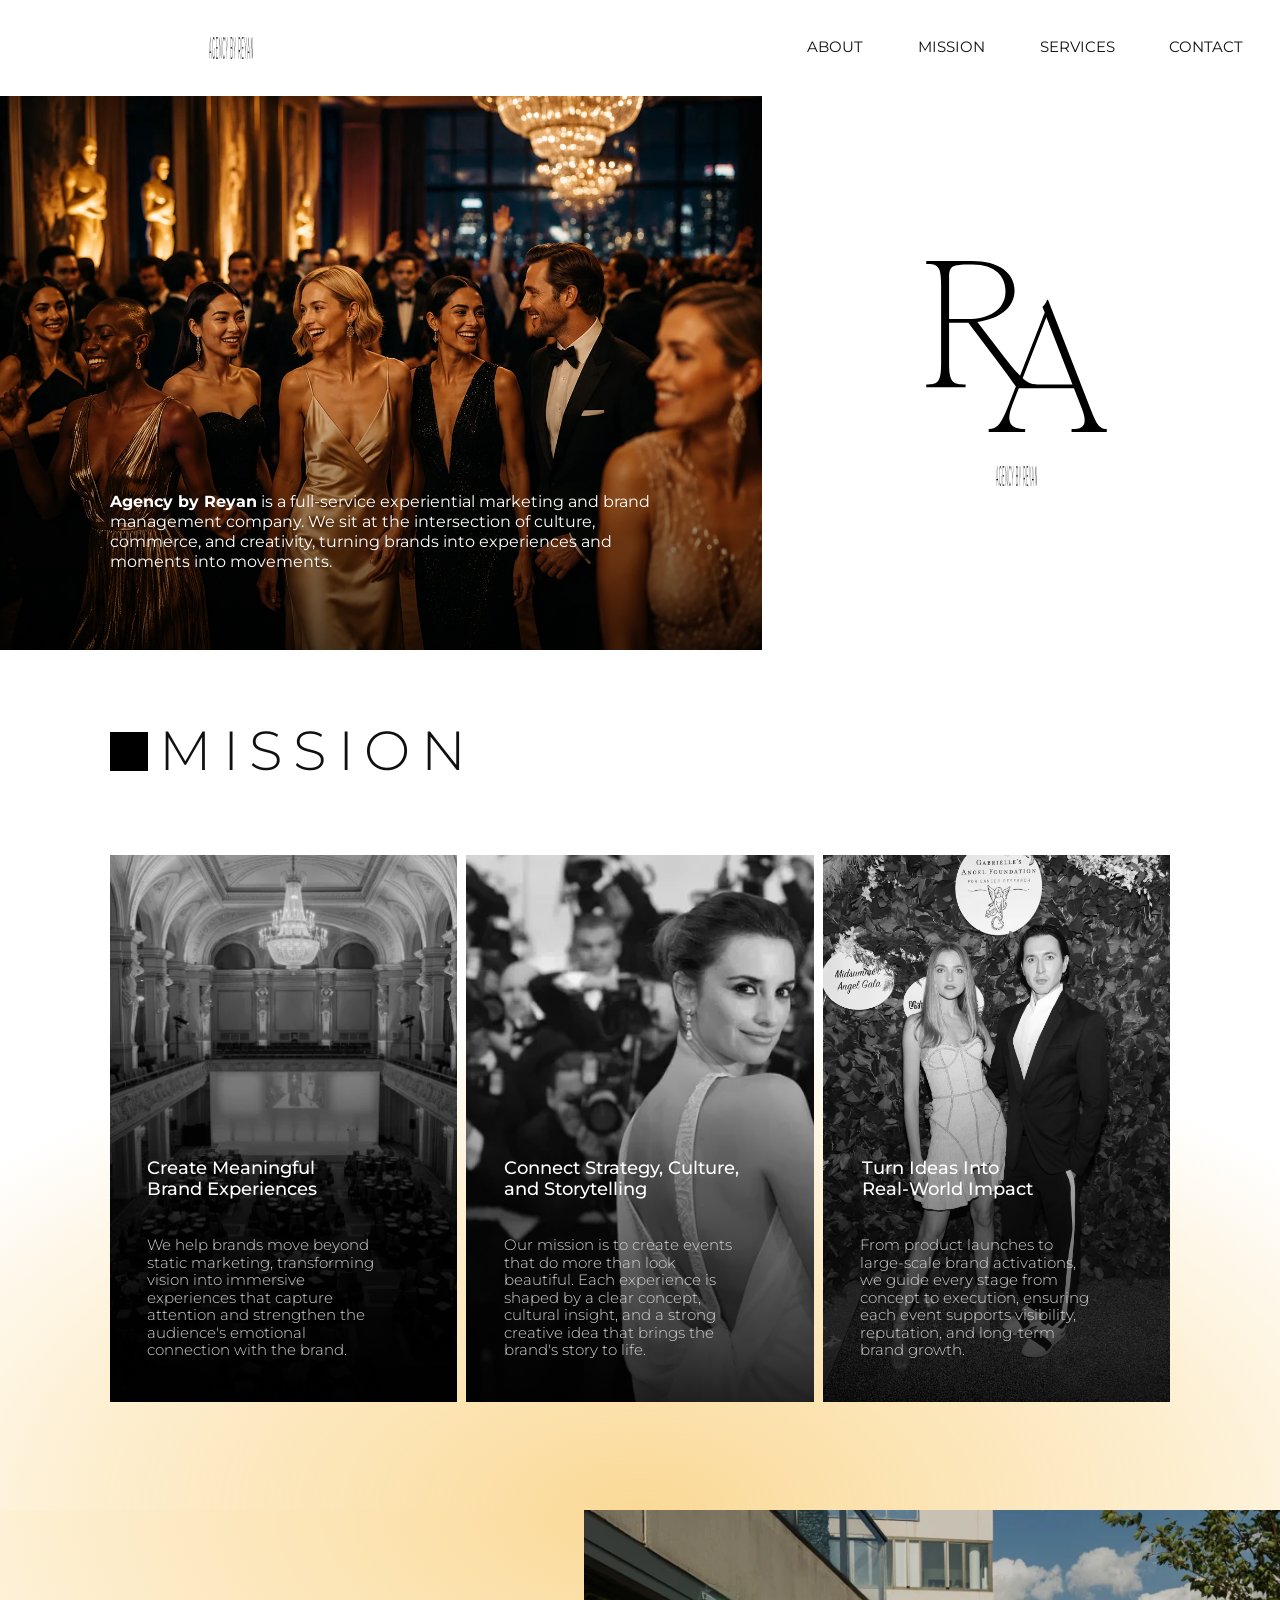
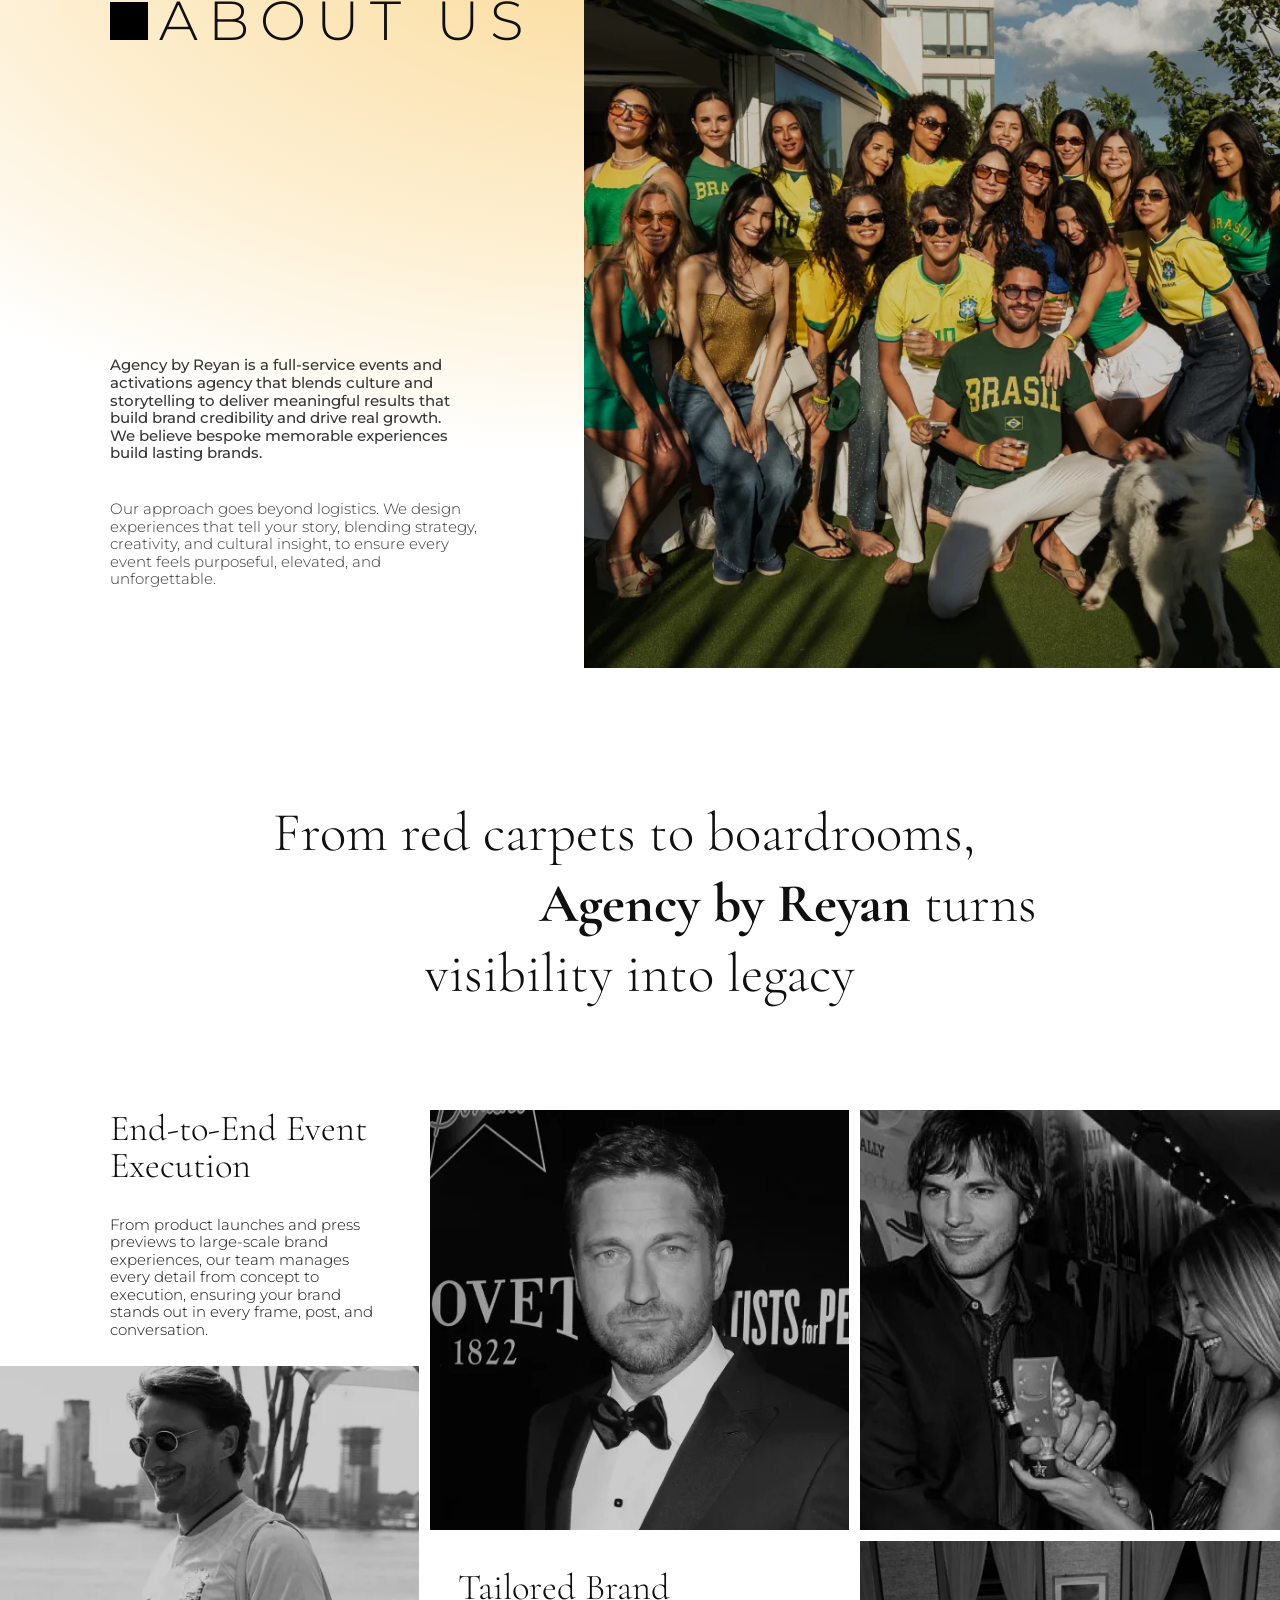
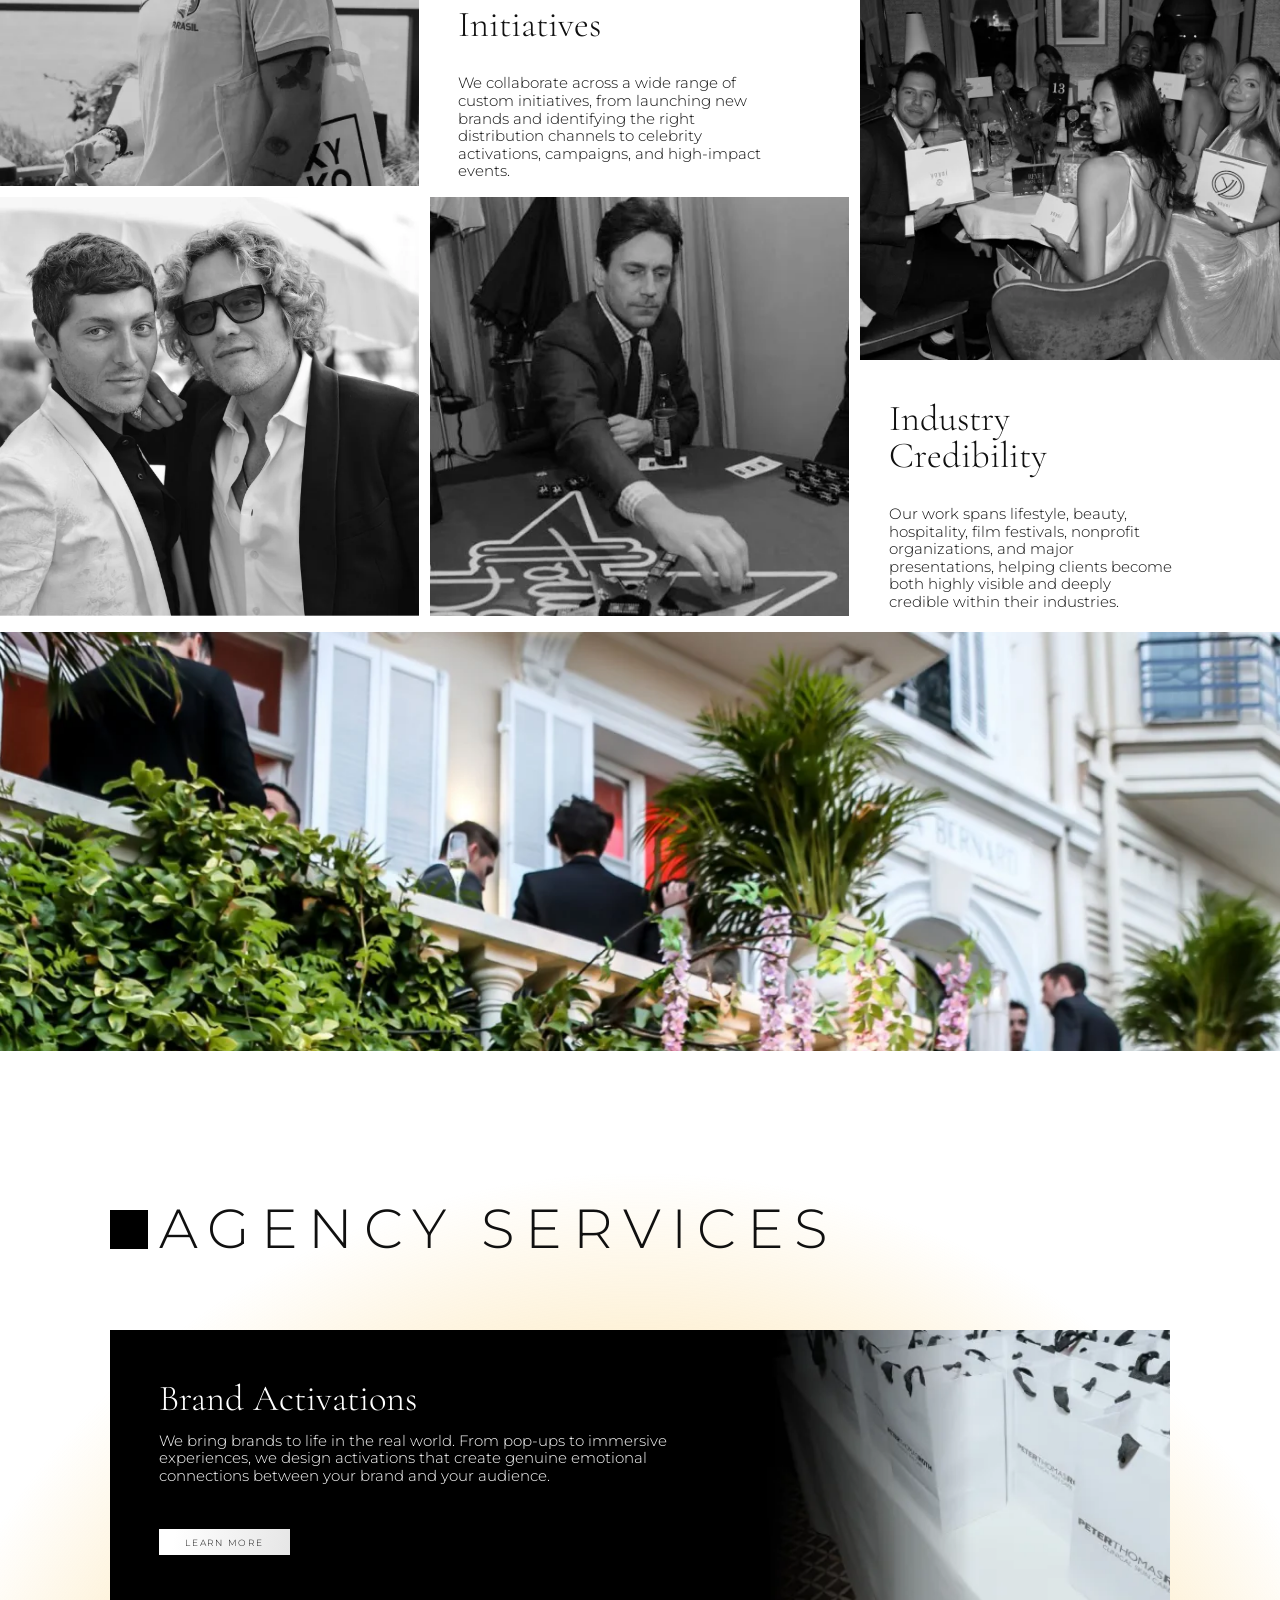
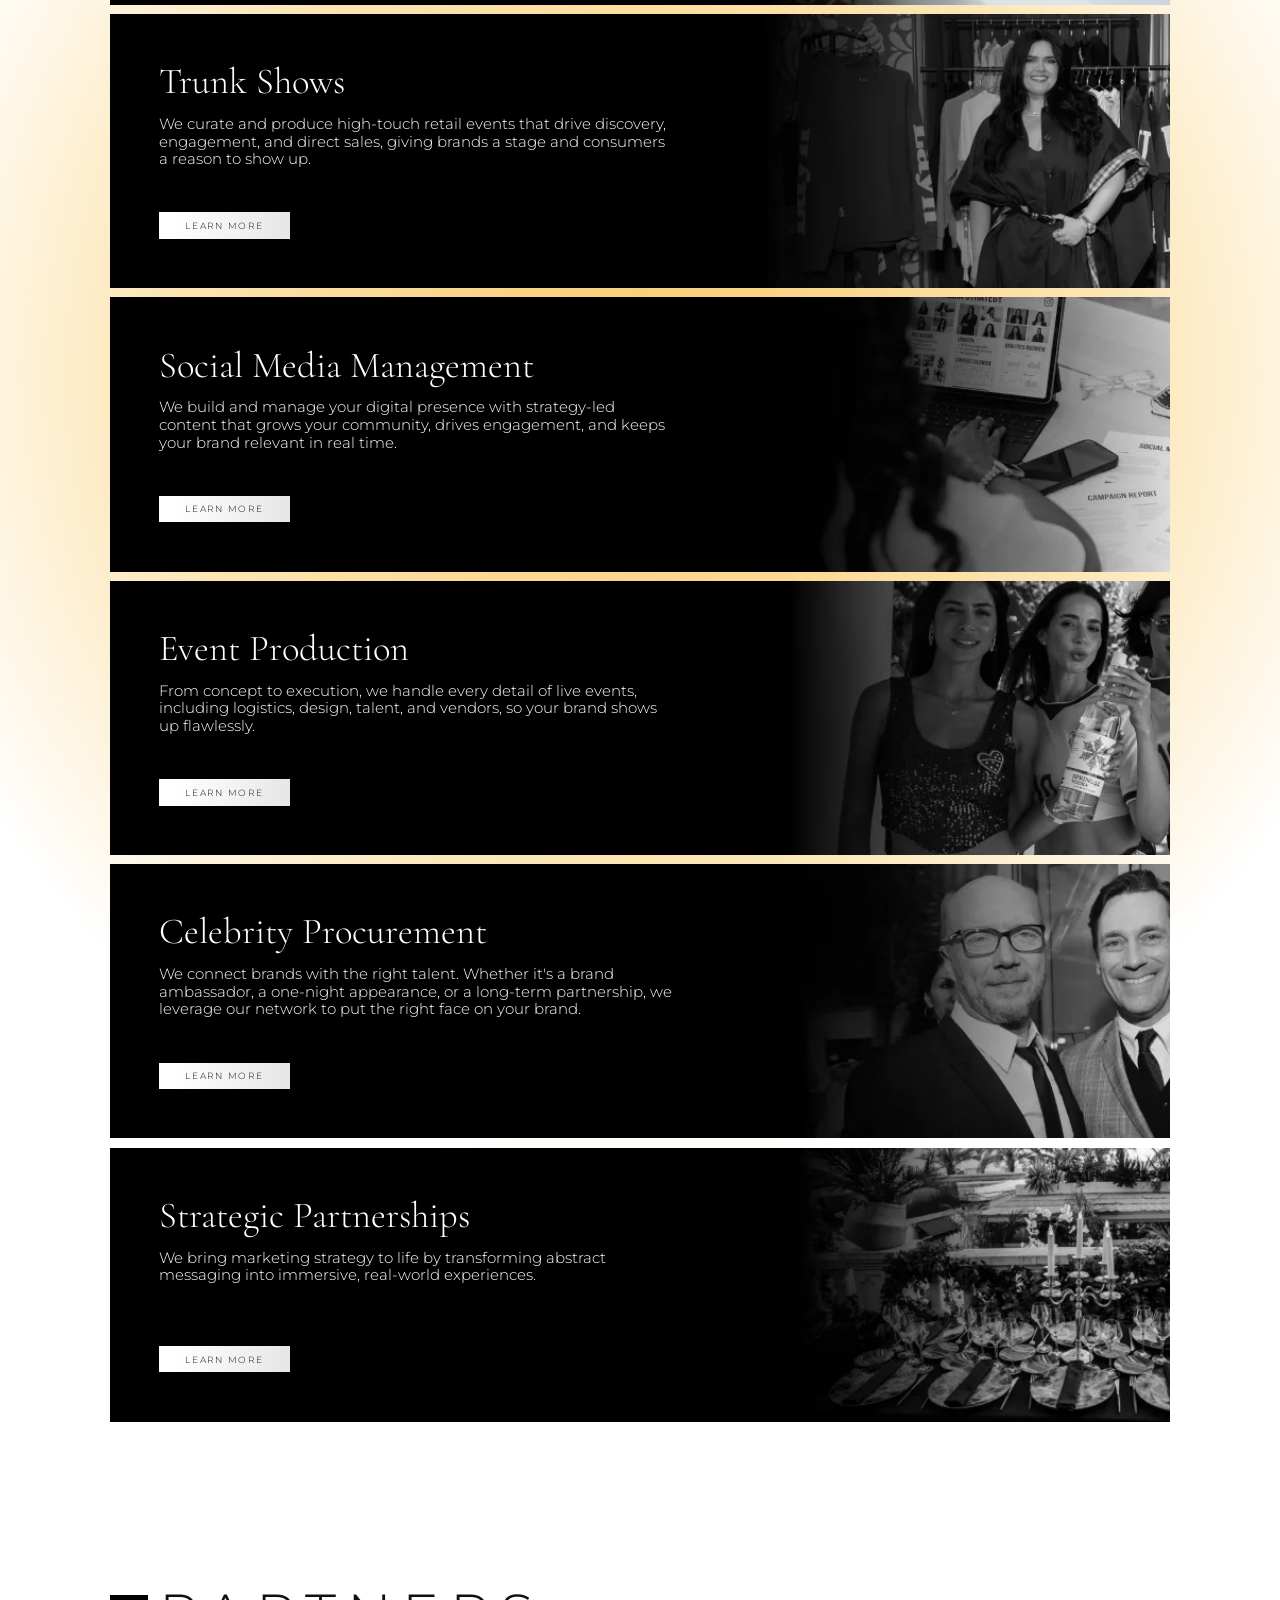
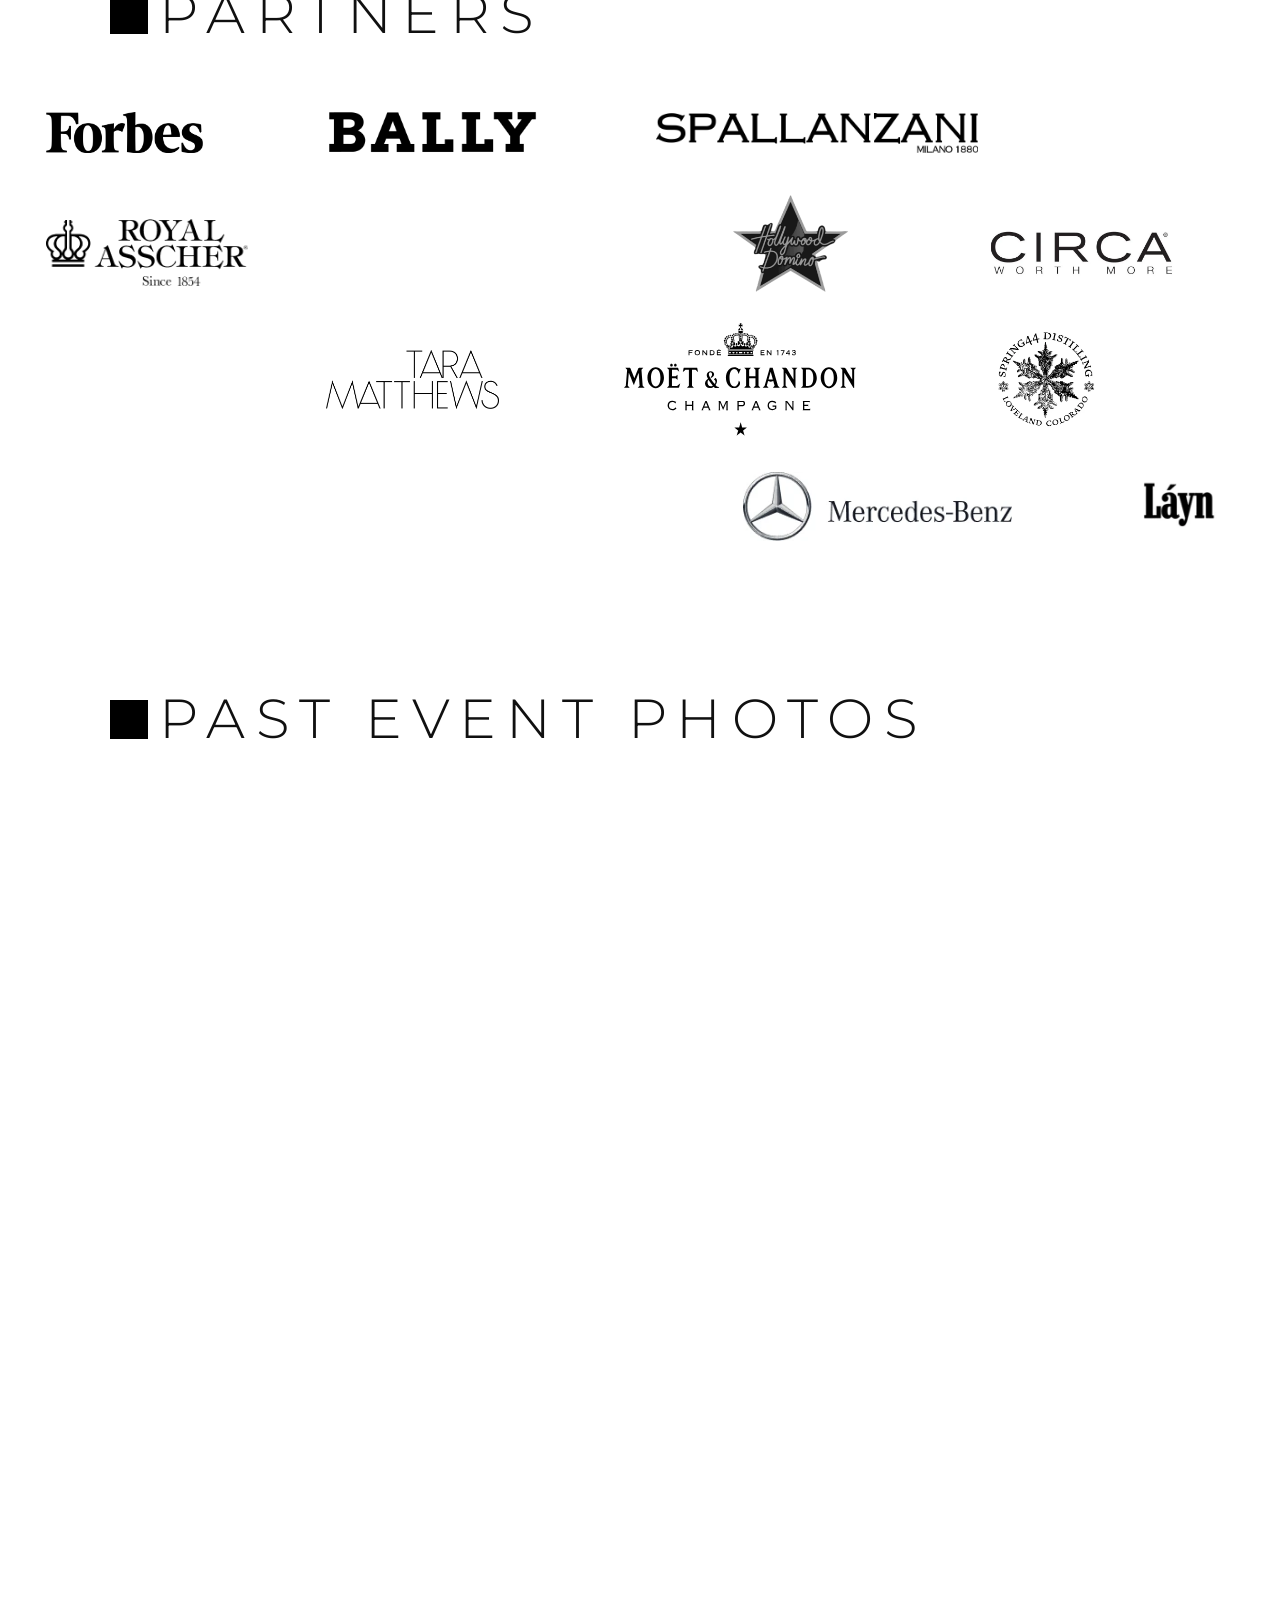
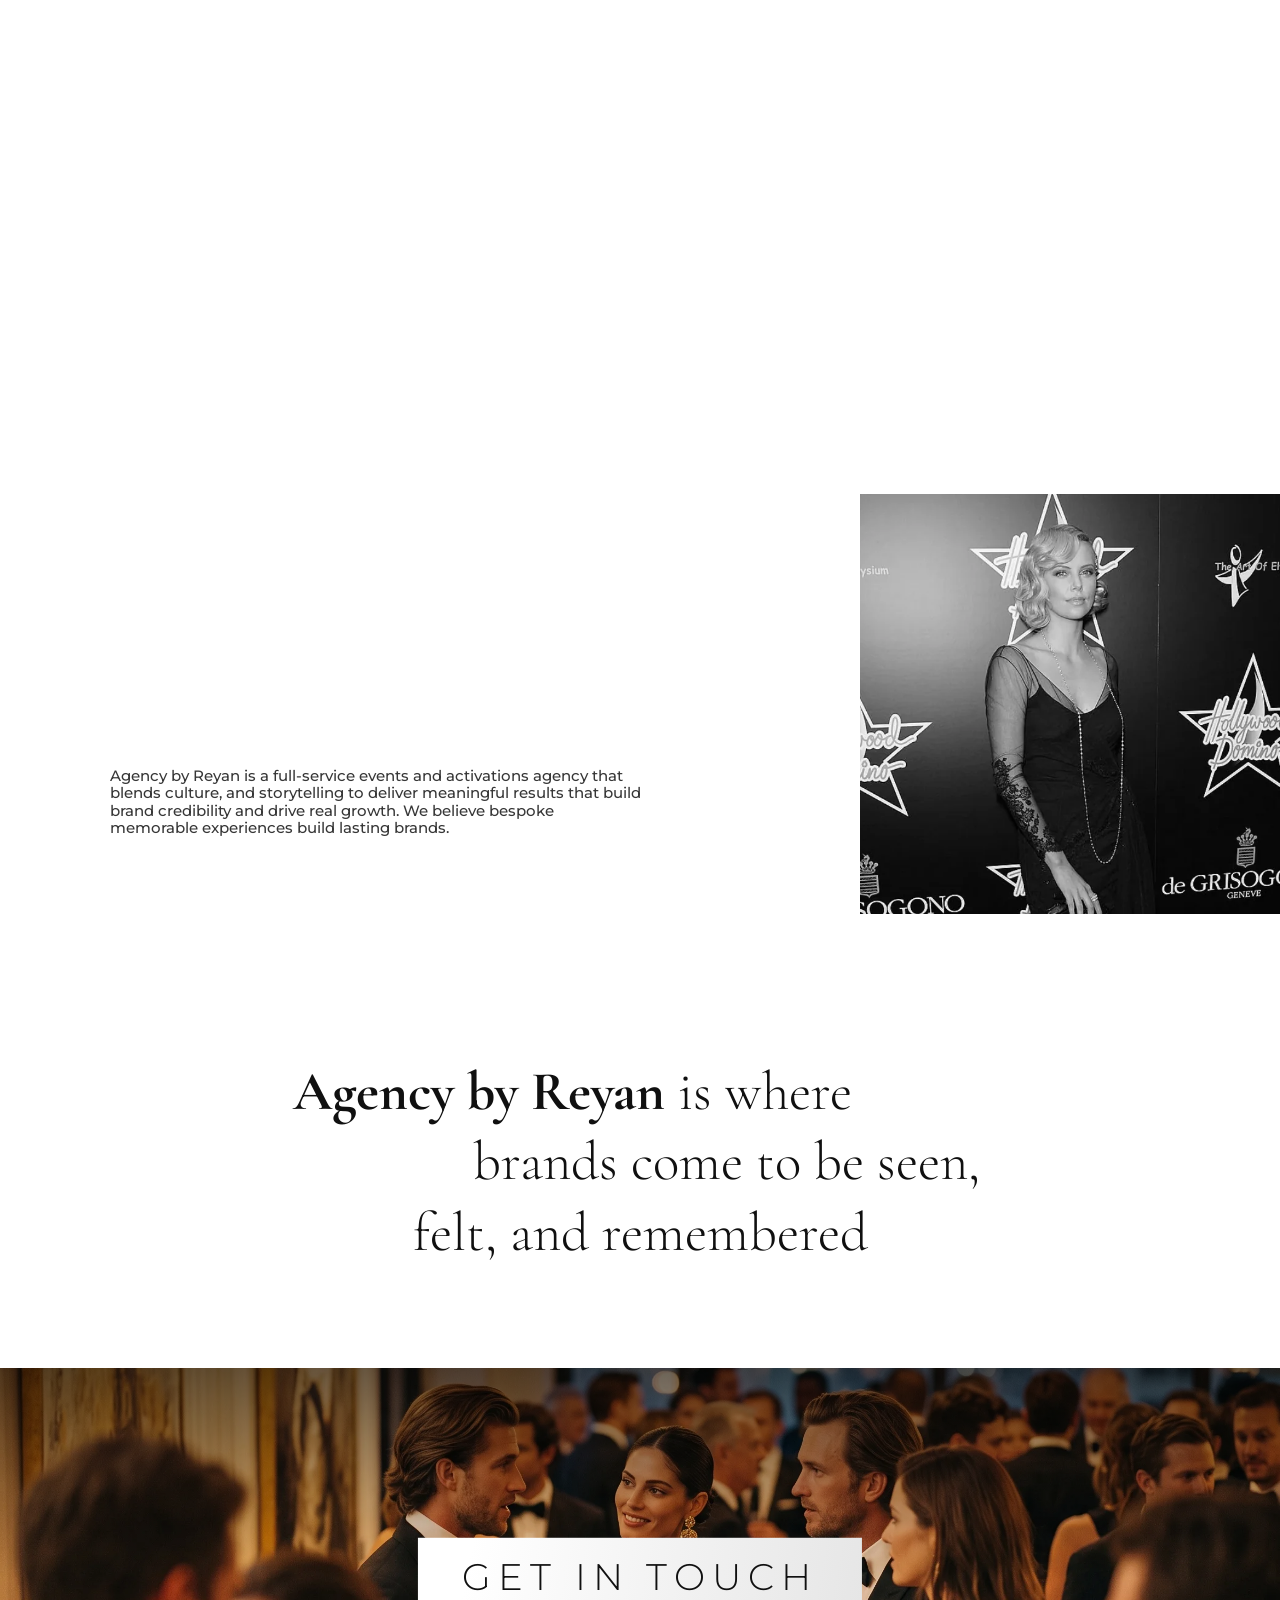
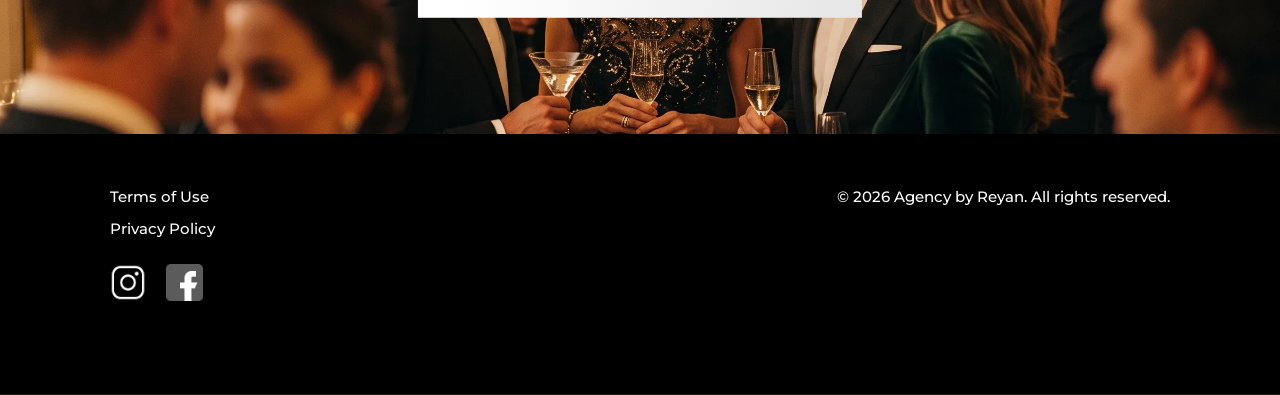
==== index.html @ 1e2dd96c "meta image" ====
<!doctype html>
<html lang="en">
<head>
  <meta charset="UTF-8" />
  <meta name="viewport" content="width=device-width, initial-scale=1.0" />
  <title>Agency by Reyan | Experiential Marketing, Brand Activations & Event Production</title>
  <meta name="description" content="Agency by Reyan is a full-service experiential marketing and brand management agency specializing in brand activations, event production, strategic partnerships, social media management, and celebrity procurement." />
  <meta property="og:type" content="website" />
  <meta property="og:title" content="Agency by Reyan | Experiential Marketing & Brand Activations" />
  <meta property="og:description" content="We create high-impact brand activations, events, and strategic partnerships that connect culture, creativity, and commerce to help brands stand out and grow." />
  <meta property="og:image" content="assets/webp/about_bento_154.webp" />
  <meta property="og:image:url" content="assets/webp/about_bento_154.webp" />
  <meta property="og:image:secure_url" content="assets/webp/about_bento_154.webp" />
  <meta property="og:image:type" content="image/webp" />
  <meta property="og:image:width" content="761" />
  <meta property="og:image:height" content="829" />
  <meta property="og:image:alt" content="Agency by Reyan About Us event photo" />
  <meta name="twitter:card" content="summary_large_image" />
  <meta name="twitter:title" content="Agency by Reyan | Experiential Marketing & Brand Activations" />
  <meta name="twitter:description" content="Full-service agency for brand activations, event production, social media management, strategic partnerships, and celebrity procurement." />
  <meta name="twitter:image" content="assets/webp/about_bento_154.webp" />
  <meta name="twitter:image:alt" content="Agency by Reyan About Us event photo" />
  <link rel="icon" href="favicon.ico" sizes="any" />
  <link rel="shortcut icon" href="favicon.ico" />
  <link rel="icon" href="assets/favicon.svg" type="image/svg+xml" />
  <link rel="icon" href="assets/favicon-32x32.png" sizes="32x32" type="image/png" />
  <link rel="icon" href="assets/favicon-16x16.png" sizes="16x16" type="image/png" />
  <link rel="apple-touch-icon" href="assets/apple-touch-icon.png" sizes="180x180" />
  <link rel="preconnect" href="https://fonts.googleapis.com" />
  <link rel="preconnect" href="https://fonts.gstatic.com" crossorigin />
  <link href="https://fonts.googleapis.com/css2?family=Bodoni+Moda:opsz,wght@6..96,300;6..96,400;6..96,500&family=Cormorant+Garamond:wght@300;400;500;700&family=Montserrat:wght@300;400;500;700&display=swap" rel="stylesheet" />
  <link rel="preload" href="assets/webp/about_main.webp" as="image" type="image/webp" />
  <link rel="stylesheet" href="styles.css" />
</head>
<body>
  <main class="site" aria-label="Agency by Reyan homepage desktop layout">
    <section class="hero" id="home">
      <header class="hero-nav">
        <img class="logo-wordmark" src="assets/logo_wordmark.svg" alt="Agency by Reyan" />
        <button class="menu-toggle" type="button" aria-expanded="false" aria-controls="primary-navigation" aria-label="Open menu">
          <img src="assets/menu-line.svg" alt="" />
          <img src="assets/menu-line.svg" alt="" />
          <img src="assets/menu-line.svg" alt="" />
        </button>
        <nav id="primary-navigation">
          <a href="#about">About</a>
          <a href="#mission">Mission</a>
          <a href="#services">Services</a>
          <a href="#contact">Contact</a>
        </nav>
      </header>
      <div class="hero-media">
        <img src="assets/webp/about_main.webp" alt="Guests celebrating at a formal event" loading="eager" fetchpriority="high" decoding="async" />
      </div>
      <div class="hero-copy">
        <img class="hero-mark" src="assets/logo_mark.svg" alt="RA monogram" />
        <img class="hero-word" src="assets/logo_wordmark_dark.svg" alt="Agency by Reyan" />
      </div>
      <p class="hero-text"><strong>Agency by Reyan</strong> is a full-service experiential marketing and brand management company. We sit at the intersection of culture, commerce, and creativity, turning brands into experiences and moments into movements.</p>
    </section>

    <section class="mission" id="mission">
      <h2 class="section-title">MISSION</h2>
      <span class="title-block"></span>
      <div class="mission-grid">
        <article class="mission-card">
          <img src="assets/webp/mission_1.webp" alt="Fashion runway audience" loading="lazy" decoding="async" />
          <h3>Create Meaningful Brand Experiences</h3>
          <p>We help brands move beyond static marketing, transforming vision into immersive experiences that capture attention and strengthen the audience's emotional connection with the brand.</p>
        </article>
        <article class="mission-card">
          <img src="assets/webp/mission_2.webp" alt="People networking at a bar" loading="lazy" decoding="async" />
          <h3>Connect Strategy, Culture, and Storytelling</h3>
          <p>Our mission is to create events that do more than look beautiful. Each experience is shaped by a clear concept, cultural insight, and a strong creative idea that brings the brand's story to life.</p>
        </article>
        <article class="mission-card">
          <img src="assets/webp/mission_3.webp" alt="Guests at a luxury event" loading="lazy" decoding="async" />
          <h3>Turn Ideas Into Real-World Impact</h3>
          <p>From product launches to large-scale brand activations, we guide every stage from concept to execution, ensuring each event supports visibility, reputation, and long-term brand growth.</p>
        </article>
      </div>
    </section>

    <section class="about" id="about">
      <h2 class="section-title">ABOUT US</h2>
      <span class="title-block"></span>
      <div class="about-grid">
        <div>
          <p class="about-p1">Agency by Reyan is a full-service events and activations agency that blends culture and storytelling to deliver meaningful results that build brand credibility and drive real growth. We believe bespoke memorable experiences build lasting brands.</p>
          <p class="about-p2">Our approach goes beyond logistics. We design experiences that tell your story, blending strategy, creativity, and cultural insight, to ensure every event feels purposeful, elevated, and unforgettable.</p>
        </div>
        <img src="assets/webp/about_bento_154.webp" alt="Guests at an Agency by Reyan evening event" loading="lazy" decoding="async" />
      </div>
    </section>

    <section class="quote-band node212">
      <p><span>From red carpets</span> <span>to boardrooms,</span></p>
      <p><span><strong>Agency</strong></span> <span><strong>by Reyan</strong> turns</span></p>
      <p><span>visibility into</span> <span>legacy</span></p>
    </section>

    <section class="bento131">
      <div class="bento-card text-card">
        <h3>End-to-End Event Execution</h3>
        <p>From product launches and press previews to large-scale brand experiences, our team manages every detail from concept to execution, ensuring your brand stands out in every frame, post, and conversation.</p>
      </div>
      <img src="assets/webp/bento_146.webp" alt="Bento photo" loading="lazy" decoding="async" />
      <img src="assets/webp/bento_159.webp" alt="Bento photo" loading="lazy" decoding="async" />
      <img src="assets/webp/bento_138.webp" alt="Bento photo" loading="lazy" decoding="async" />
      <div class="bento-card text-card">
        <h3>Tailored Brand Initiatives</h3>
        <p>We collaborate across a wide range of custom initiatives, from launching new brands and identifying the right distribution channels to celebrity activations, campaigns, and high-impact events.</p>
      </div>
      <img src="assets/webp/bento_163.webp" alt="Bento photo" loading="lazy" decoding="async" />
      <img src="assets/webp/bento_142.webp" alt="Bento photo" loading="lazy" decoding="async" />
      <img src="assets/webp/bento_150.webp" alt="Bento photo" loading="lazy" decoding="async" />
      <div class="bento-card text-card">
        <h3>Industry Credibility</h3>
        <p>Our work spans lifestyle, beauty, hospitality, film festivals, nonprofit organizations, and major presentations, helping clients become both highly visible and deeply credible within their industries.</p>
      </div>
      <img class="bento-wide" src="assets/webp/bento_154.webp" alt="Group event" loading="lazy" decoding="async" />
    </section>

    <section class="services" id="services">
      <h2 class="section-title">AGENCY SERVICES</h2>
      <span class="title-block"></span>
      <article class="service" style="--bg:url('assets/webp/service_66.webp');--mobile-bg:url('assets/webp/service_mobile_1.webp')">
        <h3><span>Brand</span> <span>Activations</span></h3>
        <p>We bring brands to life in the real world. From pop-ups to immersive experiences, we design activations that create genuine emotional connections between your brand and your audience.</p>
        <a class="service-link" href="#contact" data-service="Brand Activations">Learn more</a>
      </article>
      <article class="service" style="--bg:url('assets/webp/service_72.webp');--mobile-bg:url('assets/webp/service_2.webp')">
        <h3><span>Trunk</span> <span>Shows</span></h3>
        <p>We curate and produce high-touch retail events that drive discovery, engagement, and direct sales, giving brands a stage and consumers a reason to show up.</p>
        <a class="service-link" href="#contact" data-service="Trunk Shows">Learn more</a>
      </article>
      <article class="service" style="--bg:url('assets/webp/service_77.webp');--mobile-bg:url('assets/webp/service_3.webp')">
        <h3><span>Social Media</span> <span>Management</span></h3>
        <p>We build and manage your digital presence with strategy-led content that grows your community, drives engagement, and keeps your brand relevant in real time.</p>
        <a class="service-link" href="#contact" data-service="Social Media Management">Learn more</a>
      </article>
      <article class="service" style="--bg:url('assets/webp/service_82.webp');--mobile-bg:url('assets/webp/service_4.webp');--mobile-position:center 18%">
        <h3><span>Event</span> <span>Production</span></h3>
        <p>From concept to execution, we handle every detail of live events, including logistics, design, talent, and vendors, so your brand shows up flawlessly.</p>
        <a class="service-link" href="#contact" data-service="Event Production">Learn more</a>
      </article>
      <article class="service" style="--bg:url('assets/webp/service_87.webp');--mobile-bg:url('assets/webp/service_5.webp')">
        <h3><span>Celebrity</span> <span>Procurement</span></h3>
        <p>We connect brands with the right talent. Whether it's a brand ambassador, a one-night appearance, or a long-term partnership, we leverage our network to put the right face on your brand.</p>
        <a class="service-link" href="#contact" data-service="Celebrity Procurement">Learn more</a>
      </article>
      <article class="service" style="--bg:url('assets/webp/service_92.webp');--mobile-bg:url('assets/webp/service_6.webp')">
        <h3><span>Strategic</span> <span>Partnerships</span></h3>
        <p>We bring marketing strategy to life by transforming abstract messaging into immersive, real-world experiences.</p>
        <a class="service-link" href="#contact" data-service="Strategic Partnerships">Learn more</a>
      </article>
    </section>

    <div class="collection-heading partners-heading">
      <span class="title-block"></span>
      <h2 class="section-title">PARTNERS</h2>
    </div>

    <section class="logos220">
      <img src="assets/webp/logos_forbes.webp" alt="Forbes" loading="lazy" decoding="async" />
      <img src="assets/webp/logos_bally.webp" alt="Bally" loading="lazy" decoding="async" />
      <img src="assets/webp/logos_spallanzani.webp" alt="Spallanzani" loading="lazy" decoding="async" />
      <img src="assets/webp/logos_bovet.webp" alt="Bovet" loading="lazy" decoding="async" />
      <img src="assets/royal-asscher.png" alt="Royal Asscher" loading="lazy" decoding="async" />
      <img src="assets/webp/logos_vanity.webp" alt="Vanity Fair" loading="lazy" decoding="async" />
      <img src="assets/webp/logos_royal.webp" alt="Hollywood Domino" loading="lazy" decoding="async" />
      <img src="assets/webp/logos_star.webp" alt="Circa" loading="lazy" decoding="async" />
      <img src="assets/webp/logos_harpers.webp" alt="Harper's Bazaar" loading="lazy" decoding="async" />
      <img src="assets/webp/logos_tm.webp" alt="Aspen Spring Distilling" loading="lazy" decoding="async" />
      <img src="assets/logos_moet.svg" alt="Moet and Chandon" loading="lazy" decoding="async" />
      <img src="assets/webp/logos_tara.webp" alt="Spring44 Distilling" loading="lazy" decoding="async" />
      <img src="assets/webp/logos_circa.webp" alt="de GRISOGONO" loading="lazy" decoding="async" />
      <img src="assets/webp/logos_whisper.webp" alt="Whispering Angel" loading="lazy" decoding="async" />
      <img src="assets/webp/logos_mercedes.webp" alt="Mercedes-Benz" loading="lazy" decoding="async" />
      <img src="assets/webp/logos_layn.webp" alt="Layn" loading="lazy" decoding="async" />
    </section>

    <div class="collection-heading gallery-heading">
      <span class="title-block"></span>
      <h2 class="section-title">PAST EVENT PHOTOS</h2>
    </div>

    <section class="style168">
      <div class="style168-grid">
        <picture><source media="(max-width: 767px)" srcset="assets/mobile_gallery_1.webp" type="image/webp" /><img src="assets/webp/style168_169.webp" alt="Event gallery" loading="lazy" decoding="async" /></picture>
        <picture><source media="(max-width: 767px)" srcset="assets/mobile_gallery_2.webp" type="image/webp" /><img src="assets/webp/style168_173.webp" alt="Event gallery" loading="lazy" decoding="async" /></picture>
        <picture><source media="(max-width: 767px)" srcset="assets/mobile_gallery_3.webp" type="image/webp" /><img src="assets/webp/style168_177.webp" alt="Event gallery" loading="lazy" decoding="async" /></picture>
        <picture><source media="(max-width: 767px)" srcset="assets/mobile_gallery_4.webp" type="image/webp" /><img src="assets/webp/style168_194.webp" alt="Event gallery" loading="lazy" decoding="async" /></picture>
        <picture><source media="(max-width: 767px)" srcset="assets/mobile_gallery_5.webp" type="image/webp" /><img src="assets/webp/style168_190.webp" alt="Event gallery" loading="lazy" decoding="async" /></picture>
        <picture><source media="(max-width: 767px)" srcset="assets/mobile_gallery_6.webp" type="image/webp" /><img src="assets/webp/style168_203.webp" alt="Event gallery" loading="lazy" decoding="async" /></picture>
        <picture><source media="(max-width: 767px)" srcset="assets/mobile_gallery_7.webp" type="image/webp" /><img src="assets/webp/style168_207.webp" alt="Event gallery" loading="lazy" decoding="async" /></picture>
        <picture><source media="(max-width: 767px)" srcset="assets/mobile_gallery_8b.webp" type="image/webp" /><img src="assets/webp/style168_198.webp" alt="Event gallery" loading="lazy" decoding="async" /></picture>
        <picture><source media="(max-width: 767px)" srcset="assets/mobile_gallery_9.webp" type="image/webp" /><img src="assets/webp/style168_181.webp" alt="Event gallery" loading="lazy" decoding="async" /></picture>
        <img src="assets/webp/style168_185.webp" alt="Event gallery" loading="lazy" decoding="async" />
      </div>
      <p class="style168-text">Agency by Reyan is a full-service events and activations agency that blends culture, and storytelling to deliver meaningful results that build brand credibility and drive real growth. We believe bespoke memorable experiences build lasting brands.</p>
    </section>

    <section class="quote-band node216">
      <p><strong><span>Agency by Reyan</span></strong> <span>is where</span></p>
      <p><span>brands come</span> <span>to be seen,</span></p>
      <p><span>felt, and</span> <span>remembered</span></p>
    </section>

    <section class="cta1318" id="contact">
      <div class="cta1318-bg">
        <img src="assets/webp/cta_bg1.webp" alt="Evening reception" loading="lazy" decoding="async" />
        <img src="assets/webp/cta_bg2.webp" alt="Guests networking" loading="lazy" decoding="async" />
        <img class="cta-mobile-bg" src="assets/mobile_cta.webp" alt="Guests at an Agency by Reyan evening event" loading="lazy" decoding="async" />
      </div>
      <div class="cta1318-overlay"></div>
      <button class="cta1318-button" type="button" data-open-contact>GET IN TOUCH</button>
    </section>

    <footer class="footer1323">
      <div class="footer1323-left">
        <div class="footer-link-list">
          <a href="terms.html">Terms of Use</a>
          <a href="privacy.html">Privacy Policy</a>
        </div>
        <div class="footer-social">
          <img src="assets/webp/footer_instagram.webp" alt="Instagram" loading="lazy" decoding="async" />
          <img src="assets/webp/footer_facebook.webp" alt="Facebook" loading="lazy" decoding="async" />
        </div>
      </div>
      <p class="footer1323-right">© 2026 Agency by Reyan. All rights reserved.</p>
    </footer>
  </main>

  <dialog class="contact-dialog" id="contact-dialog" aria-labelledby="contact-title">
    <div class="dialog-shell">
      <button class="dialog-close" type="button" data-close-dialog aria-label="Close contact form">×</button>
      <img class="dialog-logo" src="assets/logo_wordmark_dark.svg" alt="Agency by Reyan" />
      <h2 id="contact-title">Get in touch</h2>
      <form class="contact-form" id="contact-form">
        <label>
          <span>Full name</span>
          <input type="text" name="fullName" autocomplete="name" required />
        </label>
        <label>
          <span>Cellphone</span>
          <input type="tel" name="cellphone" autocomplete="tel" required />
        </label>
        <label>
          <span>Service</span>
          <select name="service" required>
            <option value="" selected disabled>Select a service</option>
            <option>Brand Activations</option>
            <option>Trunk Shows</option>
            <option>Social Media Management</option>
            <option>Event Production</option>
            <option>Celebrity Procurement</option>
            <option>Strategic Partnerships</option>
          </select>
        </label>
        <label>
          <span>Comments</span>
          <textarea name="comments" rows="4"></textarea>
        </label>
        <button class="form-submit" type="submit">Submit</button>
      </form>
    </div>
  </dialog>

  <dialog class="success-dialog" id="success-dialog" aria-labelledby="success-title">
    <div class="dialog-shell success-shell">
      <button class="dialog-close" type="button" data-close-dialog aria-label="Close confirmation">×</button>
      <img class="success-logo" src="assets/logo_wordmark_dark.svg" alt="Agency by Reyan" />
      <p id="success-title">We'll be in touch with you soon</p>
    </div>
  </dialog>
  <script src="script.js" defer></script>
</body>
</html>
---- styles.css ----
:root {
  --black: #101010;
  --white: #ffffff;
  --muted: #373737;
  --soft: #d4d4d4;
  --display-font: "Cormorant Garamond", "Bodoni Moda", serif;
}

* {
  box-sizing: border-box;
}

html,
body {
  margin: 0;
  padding: 0;
  background: #fff;
  color: var(--black);
  font-family: Montserrat, sans-serif;
  overflow-x: hidden;
}

.site {
  width: 100%;
  background: #fff;
}

.section-title {
  margin: 0;
  font-size: 60px;
  font-weight: 300;
  letter-spacing: 11.4px;
  line-height: 1.02;
  text-transform: uppercase;
}

.title-block {
  width: 42px;
  height: 42px;
  background: #000;
  display: inline-block;
}

.hero {
  position: relative;
  height: min(711px, 50.8vw);
  min-height: 560px;
  padding: 40px;
  overflow: hidden;
}

.hero-nav {
  display: flex;
  align-items: center;
  justify-content: space-between;
  position: relative;
  z-index: 3;
  width: min(100%, 1320px);
  margin: 0 auto;
}

.logo-wordmark {
  width: 426px;
  height: 24px;
  object-fit: contain;
}

.hero-nav nav {
  display: flex;
  gap: 60px;
}

.menu-toggle {
  display: none;
}

.hero-nav a {
  text-decoration: none;
  color: #101010;
  text-transform: uppercase;
  font-size: 16px;
  line-height: 1.2;
  font-weight: 400;
}

.hero-media {
  position: absolute;
  left: max(0px, calc((100vw - 1512px) / 2));
  top: 105px;
  width: 833px;
  height: 606px;
  overflow: hidden;
}

.hero-media img {
  display: block;
  width: 100%;
  height: 100%;
  object-fit: cover;
}

.hero-media::after {
  content: "";
  position: absolute;
  inset: 0;
  background: linear-gradient(0deg, rgba(0, 0, 0, 0.6) 0%, rgba(0, 0, 0, 0) 52%);
}

.hero-copy {
  position: absolute;
  left: calc(50% - 700px + 920px);
  top: 285px;
  width: 383px;
  text-align: center;
  display: flex;
  flex-direction: column;
  align-items: center;
}

.hero-mark {
  width: 197.517px;
  height: auto;
  aspect-ratio: 197.517 / 188.002;
  object-fit: contain;
  display: block;
}

.hero-word {
  width: 382.597px;
  height: 22.324px;
  object-fit: contain;
  display: block;
  margin-top: 36.678px;
}

.hero-text {
  position: absolute;
  left: calc(50% - 700px + 120px);
  bottom: 86px;
  width: 593px;
  margin: 0;
  color: #fff;
  font-size: 18px;
  line-height: 1.2;
  font-weight: 400;
}

.mission {
  position: relative;
  width: 1400px;
  max-width: 100%;
  min-height: 941px;
  margin: 0 auto;
  padding: 0;
  background: #fff;
  isolation: isolate;
}

.mission::before {
  content: "";
  position: absolute;
  z-index: -1;
  top: 0;
  bottom: 0;
  left: 50%;
  width: 100vw;
  transform: translateX(-50%);
  background:
    radial-gradient(
      ellipse 88% 72% at 50% 100%,
      rgba(247, 190, 76, 0.58) 0%,
      rgba(249, 205, 112, 0.34) 48%,
      rgba(249, 205, 112, 0) 80%
    ),
    #fff;
  pointer-events: none;
}

.mission .section-title,
.mission .title-block,
.mission-grid {
  z-index: 1;
}

.mission .section-title,
.about .section-title,
.services .section-title {
  padding-left: 54px;
}

.mission .title-block,
.about .title-block,
.services .title-block {
  position: absolute;
  left: 120px;
}

.mission .section-title {
  position: absolute;
  left: 174px;
  top: 80px;
  width: 334px;
  padding-left: 0;
}

.mission .title-block {
  top: 90px;
}

.mission-grid {
  position: absolute;
  left: 120px;
  top: 224px;
  margin-top: 0;
  display: grid;
  grid-template-columns: repeat(3, 380px);
  gap: 10px;
}

.mission-card {
  position: relative;
  width: 380px;
  height: 598px;
  overflow: hidden;
  color: #fff;
}

.mission-card img {
  position: absolute;
  inset: 0;
  width: 100%;
  height: 100%;
  object-fit: cover;
  object-position: center center;
}

.mission-card:nth-child(2) img {
  object-position: 61.5% center;
}

.mission-card:nth-child(3) img {
  object-position: 44% center;
}

.mission-card::after {
  content: "";
  position: absolute;
  top: 31px;
  left: -27px;
  width: 415px;
  height: 567px;
  background: linear-gradient(180deg, rgba(0, 0, 0, 0) 26%, rgba(0, 0, 0, 0.84) 100%);
}

.mission-card h3,
.mission-card p {
  position: absolute;
  z-index: 1;
  margin: 0;
  left: 41px;
}

.mission-card h3 {
  top: 330px;
  width: 263px;
  font-size: 20px;
  font-family: Montserrat, sans-serif;
  font-weight: 500;
  line-height: 1.2;
}

.mission-card p {
  top: 418px;
  width: 254px;
  font-size: 16px;
  color: var(--soft);
  line-height: 1.2;
  font-weight: 300;
}

.mission-card:nth-child(1) h3 {
  width: 212px;
}

.mission-card:nth-child(3) h3 {
  width: 204px;
  left: 43px;
}

.mission-card:nth-child(1) p {
  width: 250px;
}

.about {
  position: relative;
  min-height: 829px;
  padding: 90px 120px 0;
  padding-left: max(120px, calc(50% - 700px + 120px));
  background:
    radial-gradient(
      ellipse 92% 86% at 50% 0%,
      rgba(247, 190, 76, 0.58) 0%,
      rgba(249, 205, 112, 0.32) 52%,
      rgba(249, 205, 112, 0) 84%
    ),
    #fff;
}

.about .title-block {
  top: 100px;
  left: max(120px, calc(50% - 700px + 120px));
}

.about-grid {
  margin-top: 0;
  display: block;
}

.about-grid > div {
  width: 408px;
}

.about-grid img {
  position: absolute;
  right: max(0px, calc((100vw - 1512px) / 2));
  top: 0;
  width: 761px;
  height: 829px;
  object-fit: cover;
  object-position: center center;
}

.about-p1,
.about-p2 {
  position: absolute;
  left: max(120px, calc(50% - 700px + 120px));
  margin: 0;
  font-size: 16px;
  line-height: 1.2;
}

.about-p1 {
  top: 489px;
  width: 380px;
  color: #373737;
  font-weight: 500;
}

.about-p2 {
  top: 646px;
  width: 408px;
  color: #373737;
  font-weight: 300;
}

.node212 {
  position: relative;
  height: 483px;
  background: #fff;
  border-bottom: 0;
  font-family: "Cormorant Garamond", serif;
  font-size: 60px;
  line-height: 1.02;
  font-weight: 300;
  text-align: center;
  font-style: normal;
}

.node212 p {
  margin: 0;
  position: absolute;
  transform: translateX(-50%);
  white-space: nowrap;
}

.node212 p:nth-child(1) {
  left: calc(45.83% + 40.83px);
  top: 150px;
}

.node212 p:nth-child(2) {
  left: calc(62.5% - 13.5px);
  top: 227px;
}

.node212 p:nth-child(3) {
  left: 50%;
  top: 304px;
}

.node212 strong {
  font-family: "Cormorant Garamond", serif;
  font-weight: 700;
}

.node212 p:nth-child(2) {
  font-weight: 300;
}

.node216 {
  position: relative;
  height: 483px;
  background: #fff;
  font-family: "Cormorant Garamond", serif;
  font-size: 60px;
  line-height: 1.02;
  font-weight: 300;
  text-align: center;
  font-style: normal;
}

.node216 p {
  margin: 0;
  position: absolute;
  transform: translateX(-50%);
  white-space: nowrap;
}

.node216 p:nth-child(1) {
  left: calc(45.83% - 15.17px);
  top: 150px;
}

.node216 p:nth-child(2) {
  left: calc(58.33% - 21.67px);
  top: 227px;
}

.node216 p:nth-child(3) {
  left: 50%;
  top: 304px;
}

.node216 strong {
  font-family: "Cormorant Garamond", serif;
  font-weight: 700;
}

.bento131 {
  position: relative;
  width: 1400px;
  max-width: 100%;
  height: 1760px;
  margin: 0 auto;
  padding: 0;
  display: block;
  overflow: hidden;
  background: #fff;
}

.bento131 img {
  position: absolute;
  width: 459px;
  height: 459px;
  object-fit: cover;
  display: block;
}

.bento-card {
  position: absolute;
  padding: 0;
  background: #fff;
}

.bento-card h3 {
  margin: 0;
  font-family: "Cormorant Garamond", serif;
  font-size: 40px;
  line-height: 1.02;
  font-weight: 300;
}

.bento-card p {
  margin: 35px 0 0;
  font-size: 16px;
  color: #101010;
  line-height: 1.2;
  font-weight: 300;
}

.bento131 > :nth-child(1) {
  left: 120px;
  top: 0;
  width: 307px;
}

.bento131 > :nth-child(1) p {
  width: 307px;
}

.bento131 > :nth-child(2) {
  left: 470px;
  top: 0;
}

.bento131 > :nth-child(3) {
  right: 0;
  top: 0;
}

.bento131 > :nth-child(4) {
  left: -1px;
  top: 280px;
}

.bento131 > :nth-child(5) {
  left: 501px;
  top: 502px;
  width: 355px;
}

.bento131 > :nth-child(5) h3 {
  width: 273px;
}

.bento131 > :nth-child(5) p {
  width: 355px;
}

.bento131 > :nth-child(6) {
  left: 941px;
  top: 471px;
}

.bento131 > :nth-child(7) {
  left: -1px;
  top: 751px;
}

.bento131 > :nth-child(8) {
  left: 470px;
  top: 751px;
}

.bento131 > :nth-child(9) {
  left: 972px;
  top: 973px;
  width: 311px;
}

.bento131 > :nth-child(9) h3 {
  width: 256px;
}

.bento131 > :nth-child(9) p {
  width: 311px;
}

.bento131 img.bento-wide {
  left: -1px;
  top: 1227px;
  width: calc(100% + 1px);
  height: 459px;
  transform: none;
}

.services {
  position: relative;
  min-height: 0;
  padding: 90px 120px;
  background:
    radial-gradient(
      ellipse 72% 48% at 50% 43%,
      rgba(247, 184, 57, 0.72) 0%,
      rgba(249, 200, 94, 0.46) 52%,
      rgba(249, 205, 112, 0) 84%
    ),
    #fff;
}

.services .title-block {
  top: 100px;
}

.service {
  position: relative;
  min-height: 300px;
  padding: 54px 54px 0;
  background-image: var(--bg);
  background-size: cover;
  background-position: left top;
  color: #fff;
}

.service:first-of-type {
  margin-top: 80px;
}

.service + .service {
  margin-top: 10px;
}

.service h3 {
  margin: 0;
  font-family: var(--display-font);
  font-size: 40px;
  font-weight: 300;
  line-height: 1.02;
}

.service p {
  max-width: 563px;
  margin: 17px 0 0;
  color: #fff;
  font-size: 16px;
  line-height: 1.2;
  font-weight: 300;
}

.service-link {
  position: absolute;
  left: 54px;
  bottom: 54px;
  display: inline-flex;
  align-items: center;
  justify-content: center;
  min-width: 143px;
  height: 29px;
  margin-top: 0;
  padding: 8px 16px;
  background: linear-gradient(100deg, #fff 12%, #e3e3e3 110%);
  color: #101010;
  font-size: 10px;
  font-weight: 300;
  letter-spacing: 1.9px;
  line-height: 1;
  text-decoration: none;
  text-transform: uppercase;
}

.service-link:hover,
.service-link:focus-visible {
  background: #fff;
}

.logos220 {
  position: relative;
  width: 1400px;
  max-width: 100%;
  height: 620px;
  margin: 0 auto;
  border-bottom: 0;
  padding: 0;
  overflow: hidden;
}

.logos220 img {
  position: absolute;
  display: block;
  width: auto;
  height: auto;
  object-fit: contain;
}

.logos220 img:nth-child(1) { left: 50px; top: 76px; width: 172px; height: 45px; }
.logos220 img:nth-child(2) { left: 357px; top: -18px; width: 232px; height: 232px; }
.logos220 img:nth-child(3) { left: 718px; top: 77px; width: 352px; height: 44px; }
.logos220 img:nth-child(4) { left: 1171px; top: 66px; width: 180px; height: 63px; }
.logos220 img:nth-child(5) { left: 50px; top: 193px; width: 221px; height: 74px; }
.logos220 img:nth-child(6) { left: 420px; top: 200px; width: 228px; height: 50px; }
.logos220 img:nth-child(7) { left: 793px; top: 144px; width: 144px; height: 153px; }
.logos220 img:nth-child(8) { left: 1068px; top: 202px; width: 230px; height: 56px; object-fit: cover; }
.logos220 img:nth-child(9) { left: 50px; top: 345px; width: 194px; height: 47px; }
.logos220 img:nth-child(10) { left: 357px; top: 336px; width: 189px; height: 65px; }
.logos220 img:nth-child(11) { left: 659px; top: 304px; width: 301px; height: 130px; }
.logos220 img:nth-child(12) { left: 1073px; top: 310px; width: 143px; height: 118px; }
.logos220 img:nth-child(13) { left: 44px; top: 382px; width: 219px; height: 219px; }
.logos220 img:nth-child(14) { left: 383px; top: 392px; width: 302px; height: 200px; }
.logos220 img:nth-child(15) { left: 811px; top: 470px; width: 298px; height: 75px; }
.logos220 img:nth-child(16) { left: 1121px; top: 478px; width: 306px; height: 53px; }

.collection-heading {
  width: 1400px;
  max-width: 100%;
  margin-right: auto;
  margin-left: auto;
  padding-left: 120px;
  display: flex;
  align-items: center;
  gap: 12px;
}

.collection-heading .section-title {
  padding: 0;
}

.partners-heading,
.gallery-heading {
  margin-top: 90px;
}

.style168 {
  position: relative;
  width: 1400px;
  max-width: 100%;
  height: 1887px;
  margin: 59px auto 0;
  background: #fff;
  overflow: hidden;
}

.style168-grid {
  position: relative;
  width: 100%;
  height: 100%;
}

.style168-grid picture {
  display: contents;
}

.style168-grid img {
  position: absolute;
  width: 459px;
  height: 459px;
  object-fit: cover;
  display: block;
}

.style168-grid > :nth-child(1) img { left: -1px; top: 67px; }
.style168-grid > :nth-child(2) img { left: -1px; top: 538px; }
.style168-grid > :nth-child(3) img { left: -1px; top: 1009px; }
.style168-grid > :nth-child(4) img { left: 470px; top: 242px; }
.style168-grid > :nth-child(5) img { left: 470px; top: 713px; }
.style168-grid > :nth-child(6) img { left: 941px; top: 0; }
.style168-grid > :nth-child(7) img { left: 941px; top: 471px; }
.style168-grid > :nth-child(8) img { left: 941px; top: 942px; }
.style168-grid > :nth-child(9) img { left: 470px; top: 1184px; }
.style168-grid > :nth-child(10) { left: 941px; top: 1414px; }

/* Preserve the portrait focal points from the design within the existing squares. */
@media (min-width: 768px) {
  .style168-grid > :nth-child(3) img { object-position: center 18%; }
  .style168-grid > :nth-child(7) img { object-position: center 14%; }
  .style168-grid > :nth-child(9) img { object-position: center 18%; }
  .style168-grid > :nth-child(10) { object-position: center top; }
}

.style168-text {
  position: absolute;
  left: 120px;
  top: 1713px;
  width: 581px;
  margin: 0;
  padding: 0;
  color: #373737;
  font-size: 16px;
  line-height: 1.2;
  font-weight: 500;
}

.cta1318 {
  position: relative;
  height: 400px;
  overflow: hidden;
}

.cta1318-bg {
  position: absolute;
  inset: 0;
}

.cta1318-bg img {
  position: absolute;
  inset: 0;
  width: 100%;
  height: 100%;
  object-fit: cover;
}

.cta1318-bg .cta-mobile-bg {
  display: none;
}

.cta1318-overlay {
  position: absolute;
  inset: 0;
  background: linear-gradient(180deg, rgba(0, 0, 0, 0.58) 0%, rgba(0, 0, 0, 0) 58%);
}

.cta1318-button {
  position: absolute;
  left: 50%;
  top: 229px;
  transform: translate(-50%, -50%);
  height: 88px;
  padding: 24px 48px;
  background: linear-gradient(100deg, #ffffff 12%, #e3e3e3 110%);
  font-size: 40px;
  letter-spacing: 7.6px;
  font-weight: 300;
  text-transform: uppercase;
  line-height: 1.2;
  display: flex;
  align-items: center;
  justify-content: center;
  border: 0;
  color: #101010;
  cursor: pointer;
  font-family: Montserrat, sans-serif;
}

.cta1318-button:hover,
.cta1318-button:focus-visible {
  background: #fff;
}

body:has(dialog[open]) {
  overflow: hidden;
}

.contact-dialog,
.success-dialog {
  width: min(92vw, 680px);
  max-height: calc(100dvh - 40px);
  padding: 0;
  border: 0;
  background: #fff;
  color: #101010;
  overflow-y: auto;
  box-shadow: 0 24px 80px rgba(0, 0, 0, 0.28);
}

.success-dialog {
  width: min(90vw, 520px);
}

.contact-dialog::backdrop,
.success-dialog::backdrop {
  background: rgba(0, 0, 0, 0.72);
  backdrop-filter: blur(4px);
}

.dialog-shell {
  position: relative;
  padding: 48px 56px 54px;
}

.dialog-close {
  position: absolute;
  top: 18px;
  right: 20px;
  width: 38px;
  height: 38px;
  padding: 0;
  border: 0;
  background: transparent;
  color: #101010;
  cursor: pointer;
  font-family: Montserrat, sans-serif;
  font-size: 32px;
  font-weight: 300;
  line-height: 1;
}

.dialog-logo,
.success-logo {
  display: block;
  width: min(100%, 330px);
  height: auto;
  aspect-ratio: 382.597 / 22.324;
  object-fit: contain;
  object-position: left center;
}

.contact-dialog h2 {
  margin: 48px 0 32px;
  font-family: var(--display-font);
  font-size: 52px;
  font-weight: 300;
  line-height: 1;
}

.contact-form {
  display: grid;
  grid-template-columns: repeat(2, minmax(0, 1fr));
  gap: 24px 20px;
}

.contact-form label {
  display: grid;
  gap: 9px;
}

.contact-form label:last-of-type {
  grid-column: 1 / -1;
}

.contact-form span {
  font-size: 12px;
  font-weight: 500;
  letter-spacing: 0.12em;
  text-transform: uppercase;
}

.contact-form input,
.contact-form select,
.contact-form textarea {
  width: 100%;
  border: 1px solid #b9b9b9;
  border-radius: 0;
  background: #fff;
  color: #101010;
  font: 400 16px/1.3 Montserrat, sans-serif;
  outline: none;
}

.contact-form input,
.contact-form select {
  height: 48px;
  padding: 0 14px;
}

.contact-form select {
  appearance: none;
  padding-right: 42px;
  background-image: url("data:image/svg+xml,%3Csvg xmlns='http://www.w3.org/2000/svg' width='12' height='8' viewBox='0 0 12 8'%3E%3Cpath d='M1 1.25 6 6.25l5-5' fill='none' stroke='%23101010' stroke-width='1.25'/%3E%3C/svg%3E");
  background-repeat: no-repeat;
  background-position: right 16px center;
  background-size: 12px 8px;
}

.contact-form textarea {
  min-height: 112px;
  padding: 13px 14px;
  resize: vertical;
}

.contact-form input:focus,
.contact-form select:focus,
.contact-form textarea:focus {
  border-color: #101010;
  box-shadow: 0 0 0 1px #101010;
}

.form-submit {
  grid-column: 1 / -1;
  min-height: 56px;
  margin-top: 8px;
  border: 0;
  background: #101010;
  color: #fff;
  cursor: pointer;
  font: 300 15px/1 Montserrat, sans-serif;
  letter-spacing: 0.2em;
  text-transform: uppercase;
}

.form-submit:hover,
.form-submit:focus-visible {
  background: #343434;
}

.success-shell {
  min-height: 330px;
  display: flex;
  flex-direction: column;
  align-items: center;
  justify-content: center;
  gap: 48px;
  text-align: center;
}

.success-logo {
  width: min(100%, 340px);
  height: 24px;
  object-position: center;
}

.success-shell p {
  max-width: 390px;
  margin: 0;
  font-family: var(--display-font);
  font-size: 42px;
  font-weight: 300;
  line-height: 1.06;
}

.footer1323 {
  min-height: 286px;
  background: #000;
  color: #fff;
  display: flex;
  justify-content: space-between;
  padding: 60px 120px 34px;
  border-bottom: 1px solid #1d1d1d;
}

.footer-link-list {
  display: flex;
  flex-direction: column;
  gap: 16px;
}

.footer-link-list a {
  color: #fff;
  text-decoration: none;
  font-size: 16px;
  font-weight: 500;
  line-height: 1.2;
}

.footer-link-list a:hover {
  text-decoration: underline;
}

.footer-social {
  margin-top: 28px;
  display: flex;
  gap: 22px;
}

.footer-social img {
  width: 40px;
  height: 40px;
  object-fit: contain;
}

.footer1323-right {
  margin: 0;
  align-self: flex-start;
  font-size: 16px;
  font-weight: 500;
  line-height: 1.2;
}

.legal-page {
  min-height: 100vh;
  display: flex;
  flex-direction: column;
  background: #fff;
}

.legal-header {
  display: flex;
  justify-content: space-between;
  align-items: center;
  padding: 32px 56px;
  border-bottom: 1px solid #ece8e0;
}

.legal-header .logo-wordmark {
  display: block;
}

.legal-nav {
  display: flex;
  gap: 36px;
}

.legal-nav a {
  color: #101010;
  text-decoration: none;
  text-transform: uppercase;
  font-size: 14px;
  line-height: 1.2;
  letter-spacing: 0.08em;
}

.legal-nav a:hover {
  text-decoration: underline;
}

.legal-main {
  width: min(100%, 1040px);
  margin: 0 auto;
  padding: 88px 56px 110px;
}

.legal-kicker {
  display: inline-block;
  margin: 0 0 26px;
  font-size: 13px;
  line-height: 1.2;
  letter-spacing: 0.18em;
  text-transform: uppercase;
  color: #6f6a62;
}

.legal-title {
  margin: 0;
  font-family: var(--display-font);
  font-size: clamp(52px, 6vw, 84px);
  line-height: 0.96;
  font-weight: 300;
  letter-spacing: 0.06em;
  text-transform: uppercase;
}

.legal-intro {
  max-width: 760px;
  margin: 34px 0 0;
  color: #373737;
  font-size: 18px;
  line-height: 1.55;
  font-weight: 400;
}

.legal-meta {
  margin: 22px 0 0;
  color: #6f6a62;
  font-size: 14px;
  line-height: 1.4;
  text-transform: uppercase;
  letter-spacing: 0.08em;
}

.legal-divider {
  width: 100%;
  height: 1px;
  margin: 48px 0 0;
  background: linear-gradient(90deg, #101010 0%, rgba(16, 16, 16, 0.08) 100%);
}

.legal-sections {
  margin-top: 52px;
  display: grid;
  gap: 36px;
}

.legal-section {
  display: grid;
  grid-template-columns: 220px minmax(0, 1fr);
  gap: 28px;
  align-items: start;
}

.legal-section h2 {
  margin: 0;
  font-size: 14px;
  line-height: 1.4;
  font-weight: 600;
  letter-spacing: 0.14em;
  text-transform: uppercase;
  color: #101010;
}

.legal-copy p {
  margin: 0;
  color: #373737;
  font-size: 16px;
  line-height: 1.7;
  font-weight: 400;
}

.legal-copy p + p {
  margin-top: 14px;
}

.legal-copy a {
  color: #101010;
}

.legal-policy-document {
  display: block;
}

.legal-policy-document + .legal-policy-document {
  margin-top: 28px;
  padding-top: 48px;
  border-top: 1px solid #e8e1d5;
}

.legal-policy-document .legal-copy > h2 {
  margin: 40px 0 14px;
}

.legal-policy-document .legal-copy > h2:first-child {
  margin-top: 0;
}

.legal-policy-document .legal-copy > h3 {
  margin: 28px 0 12px;
  color: #101010;
  font-size: 16px;
  line-height: 1.5;
  font-weight: 600;
}

.legal-section.legal-cookie-policy > h2 {
  margin: 0 0 24px;
  font-family: var(--display-font);
  font-size: clamp(34px, 4vw, 52px);
  line-height: 1;
  font-weight: 300;
  letter-spacing: 0.06em;
}

.legal-note {
  margin-top: 56px;
  padding: 24px 28px;
  border: 1px solid #e8e1d5;
  background: linear-gradient(180deg, #fbf7f0 0%, #ffffff 100%);
}

.legal-note p {
  margin: 0;
  color: #4d493f;
  font-size: 15px;
  line-height: 1.6;
}

@media (min-width: 768px) and (max-width: 1399px) {
  .site {
    width: 1400px;
    max-width: none;
  }

  .mission::before {
    width: 1400px;
  }

  .hero {
    height: 711px;
    min-height: 711px;
  }
}

@media (max-width: 767px) {
  .section-title {
    font-size: clamp(44px, 5.2vw, 60px);
    letter-spacing: 0.14em;
  }

  .hero {
    height: auto;
    min-height: 0;
    padding: 28px 32px 0;
    display: grid;
    grid-template-columns: minmax(0, 2fr) minmax(220px, 1fr);
    grid-template-rows: auto auto;
  }

  .hero-nav {
    grid-row: 1;
  }

  .hero-nav nav {
    gap: clamp(22px, 4vw, 44px);
  }

  .logo-wordmark {
    width: min(43vw, 360px);
  }

  .hero-media,
  .hero-text {
    grid-column: 1;
    grid-row: 2;
  }

  .hero-copy {
    grid-column: 2;
    grid-row: 2;
  }

  .hero-media {
    position: relative;
    left: auto;
    top: auto;
    width: calc(100% + 32px);
    height: clamp(480px, 64vw, 650px);
    margin: 28px 0 0 -32px;
  }

  .hero-copy {
    position: relative;
    left: auto;
    top: auto;
    z-index: 2;
    align-self: center;
    justify-self: center;
    width: min(27vw, 340px);
    margin: 28px 0 0;
  }

  .hero-mark {
    width: clamp(120px, 18vw, 180px);
    height: auto;
    aspect-ratio: 197.517 / 188.002;
  }

  .hero-word {
    width: 100%;
    height: 22px;
    margin-top: 28px;
  }

  .hero-text {
    position: relative;
    left: auto;
    bottom: auto;
    z-index: 2;
    align-self: end;
    width: min(52vw, 580px);
    margin: 0 0 46px;
    font-size: 16px;
  }

  .mission {
    min-height: 0;
    padding: 80px 32px 90px;
  }

  .about,
  .services {
    min-height: 0;
    padding-left: 32px;
    padding-right: 32px;
  }

  .about .title-block,
  .services .title-block {
    left: 32px;
  }

  .services {
    padding-bottom: 100px;
  }

  .mission .section-title {
    position: static;
    width: auto;
    padding-left: 54px;
  }

  .mission .title-block {
    left: 32px;
    top: 90px;
  }

  .mission-grid {
    position: static;
    margin-top: 84px;
    grid-template-columns: repeat(2, minmax(0, 1fr));
    gap: 24px;
  }

  .mission-card {
    width: auto;
  }

  .mission-card::after {
    top: 0;
    left: 0;
    width: 100%;
    height: 100%;
  }

  .mission-card h3,
  .mission-card p {
    position: relative;
    left: auto;
    top: auto;
    width: auto;
    margin-left: 28px;
    margin-right: 22px;
  }

  .mission-card h3,
  .mission-card:nth-child(1) h3,
  .mission-card:nth-child(3) h3 {
    margin-top: 398px;
    margin-bottom: 12px;
    left: auto;
  }

  .mission-card p,
  .mission-card:nth-child(1) p {
    margin-top: 0;
    margin-bottom: 28px;
  }

  .bento131 {
    height: auto;
    display: grid;
    grid-template-columns: repeat(2, minmax(0, 1fr));
    grid-auto-rows: minmax(300px, auto);
    gap: 6px;
    overflow: visible;
  }

  .bento131 > * {
    position: static !important;
    inset: auto !important;
    width: auto !important;
    height: auto !important;
    transform: none !important;
  }

  .bento131 img,
  .bento-wide {
    width: 100% !important;
    height: 100% !important;
  }

  .node212,
  .node216 {
    height: auto;
    padding: 90px 32px;
    font-size: clamp(46px, 6vw, 60px);
  }

  .node212 p,
  .node216 p {
    position: static;
    transform: none;
    white-space: normal;
  }

  .bento-card {
    padding: 30px 26px;
  }

  .bento-card h3,
  .bento-card p,
  .bento131 > :nth-child(5) h3,
  .bento131 > :nth-child(9) h3,
  .bento131 > :nth-child(1) p,
  .bento131 > :nth-child(5) p,
  .bento131 > :nth-child(9) p {
    width: auto;
  }

  .bento-card p {
    margin-top: 18px;
  }

  .bento-wide {
    grid-column: 1 / span 2;
    height: 340px;
  }

  .logos220 {
    position: static;
    width: auto;
    height: auto;
    min-height: 0;
    padding: 56px 40px;
    display: grid;
    grid-template-columns: repeat(3, 1fr);
    gap: 34px 36px;
    align-items: center;
    justify-items: center;
  }

  .logos220 img {
    position: static !important;
    inset: auto !important;
    width: auto !important;
    height: auto !important;
    max-width: 200px;
    max-height: 100px;
  }

  .logos220 img[alt="Circa"] {
    width: 230px !important;
    height: 64px !important;
    max-width: 100%;
    object-fit: cover;
  }

  .style168 {
    position: static;
    width: auto;
    height: auto;
    overflow: visible;
  }

  .style168-grid {
    position: static;
    display: grid;
    grid-template-columns: repeat(2, minmax(0, 1fr));
    gap: 6px;
    height: auto;
  }

  .style168-grid img {
    position: static !important;
    inset: auto !important;
    width: 100% !important;
    height: 280px !important;
    transform: none !important;
  }

  .style168-text {
    position: static;
    width: auto;
    margin: 0;
    padding: 22px 32px 30px;
  }

  .about-grid {
    grid-template-columns: 1fr;
    margin-top: 82px;
    display: grid;
    gap: 24px;
  }

  .about-grid > div {
    width: 100%;
  }

  .about-grid img {
    position: static;
    width: 100%;
    height: auto;
    max-height: 739px;
  }

  .about-p1,
  .about-p2 {
    position: static;
    width: 100%;
    margin-top: 20px;
  }

  .service h3 {
    font-size: 34px;
  }

  .service p,
  .footer1323-right {
    font-size: 16px;
  }

  .footer1323 {
    padding-left: 32px;
    padding-right: 32px;
  }

  .legal-header {
    padding: 28px 32px;
  }

  .legal-main {
    padding: 72px 32px 90px;
  }

  .legal-section {
    grid-template-columns: 1fr;
    gap: 12px;
  }
}

@media (max-width: 767px) {
  .hero-nav {
    grid-column: 1 / -1;
    width: 100%;
    min-width: 0;
    flex-direction: row;
    align-items: center;
    justify-content: space-between;
    gap: 24px;
  }

  .hero-nav .logo-wordmark {
    display: block;
    width: min(43vw, 360px);
    height: 24px;
    flex: 0 1 auto;
  }

  .menu-toggle {
    width: 20px;
    height: 14px;
    padding: 0;
    border: 0;
    background: transparent;
    display: flex;
    flex-direction: column;
    justify-content: space-between;
    flex: 0 0 auto;
    cursor: pointer;
  }

  .menu-toggle img {
    display: block;
    width: 20px;
    height: 1px;
  }

  .hero-nav nav {
    position: absolute;
    top: 37px;
    left: -32px;
    z-index: 10;
    width: calc(100% + 64px);
    padding: 28px 32px 30px;
    background: #fff;
    display: grid;
    grid-template-columns: repeat(2, minmax(0, 1fr));
    gap: 22px 32px;
    text-align: center;
    box-shadow: 0 14px 24px rgba(0, 0, 0, 0.08);
    opacity: 0;
    visibility: hidden;
    transform: translateY(-8px);
    transition: opacity 180ms ease, transform 180ms ease, visibility 180ms;
  }

  .hero-nav.menu-open nav {
    opacity: 1;
    visibility: visible;
    transform: translateY(0);
  }
}

@media (max-width: 767px) {
  .hero-nav {
    flex-direction: row;
    gap: 24px;
    width: 100%;
    min-width: 0;
  }

  .hero-nav nav {
    min-width: 0;
  }
}

@media (max-width: 767px) {
  .hero {
    padding: 20px 16px 0;
    grid-template-columns: minmax(0, 1fr);
    grid-template-rows: auto auto auto auto;
    width: 100%;
    min-width: 0;
  }

  .hero-nav {
    flex-direction: row;
    gap: 24px;
    max-width: calc(100vw - 32px);
  }

  .hero-nav nav {
    width: calc(100vw - 32px);
    max-width: calc(100vw - 32px);
    left: 0;
  }

  .hero-nav .logo-wordmark {
    width: min(223px, calc(100vw - 72px));
    max-width: calc(100vw - 48px);
    height: 13px;
  }

  .hero-nav a {
    font-size: 14px;
  }

  .hero-media {
    grid-column: 1;
    grid-row: 2;
    width: auto;
    max-width: none;
    height: auto;
    aspect-ratio: 1024 / 683;
    margin: 20px -16px 0;
    justify-self: stretch;
    background: #101010;
  }

  .hero-media img {
    object-fit: contain;
  }

  .hero-media::after {
    bottom: -1px;
    background:
      linear-gradient(rgba(0, 0, 0, 0.12), rgba(0, 0, 0, 0.12)),
      linear-gradient(
        180deg,
        rgba(16, 16, 16, 0) 20%,
        rgba(16, 16, 16, 0.18) 45%,
        rgba(16, 16, 16, 0.65) 75%,
        #101010 100%
      );
  }

  .hero-copy {
    grid-column: 1;
    grid-row: 4;
    position: static;
    width: auto;
    max-width: none;
    margin: 0 -16px;
    align-self: center;
    justify-self: stretch;
    padding: 44px 24px;
    background: #101010;
  }

  .hero-mark {
    width: 142px;
    height: auto;
    aspect-ratio: 197.517 / 188.002;
  }

  .hero-copy img {
    filter: invert(1);
  }

  .hero-word {
    width: min(250px, calc(100vw - 64px));
    height: 18px;
    margin-top: 22px;
  }

  .hero-text {
    grid-column: 1;
    grid-row: 3;
    position: static;
    width: auto;
    max-width: none;
    margin: -2px -16px -1px;
    justify-self: stretch;
    padding: 22px 34px;
    background: #101010;
    border: 0 !important;
    outline: 0;
    box-shadow: none;
    font-size: 14px;
    text-align: center;
  }

  .mission,
  .about,
  .services {
    padding-left: 16px;
    padding-right: 16px;
  }

  .mission {
    padding-top: 64px;
    padding-bottom: 80px;
  }

  .about,
  .services {
    padding-top: 64px;
  }

  .about {
    padding: 64px 16px 0;
  }

  .mission .title-block,
  .about .title-block,
  .services .title-block {
    display: none;
  }

  .mission .section-title,
  .about .section-title,
  .services .section-title {
    position: static;
    width: auto;
    margin-left: 0;
    min-height: 34px;
    padding-left: 0;
    display: flex;
    align-items: center;
    gap: 12px;
    letter-spacing: 0.12em;
    font-size: 34px;
  }

  .mission .section-title::before,
  .about .section-title::before,
  .services .section-title::before {
    content: "";
    width: 21px;
    height: 21px;
    background: #000;
    flex: 0 0 21px;
  }

  .collection-heading {
    padding: 0 32px;
    gap: 12px;
  }

  .collection-heading .title-block {
    width: 21px;
    height: 21px;
    flex: 0 0 21px;
  }

  .collection-heading .section-title {
    font-size: clamp(25px, 7vw, 34px);
    letter-spacing: 0.1em;
    white-space: nowrap;
  }

  .partners-heading {
    margin-top: 0;
  }

  .logos220 {
    margin-bottom: 0;
  }

  .gallery-heading {
    margin-top: 90px;
  }

  .gallery-heading .section-title {
    font-size: clamp(19px, 5.8vw, 25px);
    letter-spacing: 0.07em;
  }

  .style168 {
    margin-top: 36px;
  }

  .mission .section-title {
    position: static;
    width: auto;
  }

  .about .section-title {
    margin-left: 14px;
  }

  .mission-grid,
  .bento131,
  .logos220,
  .style168-grid {
    grid-template-columns: 1fr;
  }

  .logos220 {
    position: relative;
    display: block;
    width: 100%;
    height: auto;
    aspect-ratio: 402 / 451;
    margin: 0 auto 36px;
    padding: 0;
    overflow: hidden;
  }

  .logos220 img {
    position: absolute !important;
    max-width: none;
    max-height: none;
    object-fit: contain;
  }

  .logos220 img:nth-child(1)  { left: 7.463% !important;  top: 8.777% !important;  width: 20.92% !important; height: 4.867% !important; }
  .logos220 img:nth-child(2)  { left: 35.323% !important; top: -1.109% !important; width: 28.149% !important; height: 25.09% !important; }
  .logos220 img:nth-child(4)  { left: 70.698% !important; top: 7.932% !important;  width: 21.839% !important; height: 6.813% !important; }
  .logos220 img:nth-child(3)  { left: 7.463% !important;  top: 23.06% !important;  width: 43.781% !important; height: 4.878% !important; }
  .logos220 img:nth-child(6)  { left: 64.179% !important; top: 22.616% !important; width: 28.328% !important; height: 5.543% !important; }
  .logos220 img:nth-child(5)  { left: 7.463% !important;  top: 35.698% !important; width: 26.866% !important; height: 8.025% !important; }
  .logos220 img:nth-child(9)  { left: 45.274% !important; top: 37.251% !important; width: 22.38% !important; height: 4.878% !important; }
  .logos220 img:nth-child(12) { left: 78.358% !important; top: 34.542% !important; width: 14.179% !important; height: 10.441% !important; }
  .logos220 img:nth-child(8)  { left: 7.463% !important;  top: 52.328% !important; width: 23.632% !important; height: 5.103% !important; }
  .logos220 img:nth-child(10) { left: 40.547% !important; top: 51.663% !important; width: 20.896% !important; height: 6.403% !important; }
  .logos220 img:nth-child(15) { left: 70.647% !important; top: 52.328% !important; width: 21.757% !important; height: 4.91% !important; }
  .logos220 img:nth-child(7)  { left: 6.716% !important;  top: 63.415% !important; width: 15.672% !important; height: 14.842% !important; }
  .logos220 img:nth-child(14) { left: 26.866% !important; top: 61.197% !important; width: 32.09% !important; height: 18.934% !important; }
  .logos220 img:nth-child(11) { left: 64.179% !important; top: 65.363% !important; width: 28.757% !important; height: 11.039% !important; }
  .logos220 img:nth-child(16) { left: 8.209% !important;  top: 86.475% !important; width: 40.498% !important; height: 6.238% !important; }
  .logos220 img:nth-child(13) { left: 51.493% !important; top: 76.053% !important; width: 25.622% !important; height: 22.838% !important; }

  .bento131 {
    grid-auto-rows: auto;
  }

  .bento131 img {
    min-height: 300px;
  }

  .bento-card {
    min-height: 0;
    padding: 40px 24px;
  }

  .node212 {
    position: relative;
    height: 274px;
    padding: 0 16px;
    font-size: 40px;
    line-height: 1.02;
    text-align: left;
  }

  .node212 p {
    position: absolute;
    transform: none;
    margin: 0;
    white-space: normal;
  }

  .node212 p:nth-child(1) {
    left: 30px;
    top: 0;
    width: min(305px, calc(100vw - 60px));
  }

  .node212 p:nth-child(2) {
    right: 30px;
    top: 82px;
    width: min(332px, calc(100vw - 60px));
    text-align: right;
  }

  .node212 p:nth-child(3) {
    left: 16px;
    top: 173px;
    width: min(306px, calc(100vw - 48px));
  }

  .node212 p:nth-child(3) span {
    display: block;
  }

  .node212 p:nth-child(3) span:last-child {
    margin-top: 3px;
    text-align: right;
  }

  .node212 {
    height: auto;
    padding: 20px 30px 40px;
    display: flex;
    flex-direction: column;
    gap: 12px;
    font-size: clamp(42px, 11.5vw, 48px);
    line-height: 0.96;
  }

  .node212 p,
  .node212 p:nth-child(1),
  .node212 p:nth-child(2),
  .node212 p:nth-child(3) {
    position: static;
    inset: auto !important;
    transform: none !important;
    width: 100%;
  }

  .node212 p:nth-child(1) {
    max-width: 330px;
    align-self: flex-start;
  }

  .node212 p:nth-child(2) {
    max-width: 330px;
    align-self: flex-end;
    text-align: right;
  }

  .node212 p:nth-child(3) {
    max-width: 330px;
    align-self: center;
  }

  .node212 p:nth-child(1) > span,
  .node212 p:nth-child(2) > span {
    display: block;
  }

  .node216 {
    height: auto;
    padding: 64px 16px;
    font-size: 44px;
  }

  .node216 p {
    position: static;
    transform: none;
    white-space: normal;
  }

  .mission-grid {
    margin-top: 36px;
    position: static;
    gap: 24px;
  }

  .mission-card h3,
  .mission-card p,
  .mission-card:nth-child(1) h3,
  .mission-card:nth-child(1) p,
  .mission-card:nth-child(3) h3,
  .mission-card:nth-child(3) p {
    width: auto;
    margin-left: 28px;
    margin-right: 28px;
  }

  .mission-card:nth-child(1) h3 {
    margin-top: 378px;
  }

  .mission-card {
    width: min(100%, 342px);
    height: 538px;
    justify-self: center;
  }

  .mission-card h3,
  .mission-card p,
  .mission-card:nth-child(1) h3,
  .mission-card:nth-child(1) p,
  .mission-card:nth-child(3) h3,
  .mission-card:nth-child(3) p {
    position: absolute;
    left: 35px;
    right: auto;
    margin: 0;
    text-align: left;
  }

  .mission-card h3,
  .mission-card:nth-child(1) h3,
  .mission-card:nth-child(3) h3 {
    top: 285px;
    color: #fff;
    font-family: Montserrat, sans-serif;
    font-size: 20px;
    font-style: normal;
    font-weight: 500;
    line-height: normal;
  }

  .mission-card h3 {
    width: 263px;
  }

  .mission-card:nth-child(1) h3 {
    width: 212px;
  }

  .mission-card:nth-child(3) h3 {
    width: 204px;
  }

  .mission-card p,
  .mission-card:nth-child(1) p,
  .mission-card:nth-child(3) p {
    top: 363px;
    width: 254px;
    color: #d4d4d4;
    font-family: Montserrat, sans-serif;
    font-size: 16px;
    font-style: normal;
    font-weight: 400;
    line-height: normal;
  }

  .mission-card:nth-child(1) p {
    width: 252px;
  }

  .about-grid img {
    width: 100vw;
    max-width: none;
    height: auto;
    margin-left: -16px;
    object-fit: cover;
    border: 0;
  }

  .about-grid {
    margin-top: 44px;
    padding: 0 14px;
    gap: 40px;
  }

  .service:first-of-type {
    margin-top: 36px;
  }

  .service + .service {
    margin-top: 10px;
  }

  .about-p1 {
    margin-top: 0;
  }

  .about-p2 {
    margin-top: 30px;
  }

  .about-grid img {
    width: calc(100% + 60px);
    margin-left: -30px;
  }

  .bento131 {
    grid-template-columns: repeat(2, minmax(0, 1fr));
    column-gap: 8px;
    row-gap: 0;
    padding: 0;
    background: #fff;
  }

  .bento131 > :nth-child(2) { order: 1; }
  .bento131 > :nth-child(3) { order: 2; }
  .bento131 > :nth-child(6) { order: 3; grid-column: 1 / -1; }
  .bento131 > :nth-child(1) { order: 4; }
  .bento131 > :nth-child(5) { order: 5; }
  .bento131 > :nth-child(9) { order: 6; }
  .bento131 > :nth-child(4) { order: 7; grid-column: 1 / -1; }
  .bento131 > :nth-child(7) { order: 8; }
  .bento131 > :nth-child(8) { order: 9; }
  .bento131 > :nth-child(10) { order: 10; grid-column: 1 / -1; }

  .bento131 > :nth-child(1),
  .bento131 > :nth-child(5),
  .bento131 > :nth-child(9) {
    grid-column: 1 / -1;
  }

  .bento131 > :nth-child(2),
  .bento131 > :nth-child(3),
  .bento131 > :nth-child(7),
  .bento131 > :nth-child(8) {
    display: block;
    min-height: 0;
    height: auto !important;
    aspect-ratio: 1 / 1;
    border: 0;
  }

  .bento131 > :nth-child(4),
  .bento131 > :nth-child(6) {
    display: block;
    min-height: 0;
    height: auto !important;
    aspect-ratio: 1 / 1;
    margin-top: 8px;
    border: 0;
  }

  .bento131 > :nth-child(7),
  .bento131 > :nth-child(8),
  .bento131 > :nth-child(10) {
    margin-top: 8px;
  }

  .bento131 > :nth-child(10) {
    display: block;
    width: 100% !important;
    min-height: 0;
    height: auto !important;
    aspect-ratio: 1401 / 459;
    border: 0;
  }

  .bento131 > img.bento-wide {
    height: 51vw !important;
    max-height: 517px;
    aspect-ratio: auto;
    object-position: center 35%;
  }

  .bento-card {
    margin-top: 0;
    padding: 48px 32px;
    border: 0;
  }

  .bento131 > :nth-child(1),
  .bento131 > :nth-child(5) {
    background-image: linear-gradient(#101010, #101010);
    background-position: center bottom;
    background-size: calc(100% - 64px) 1px;
    background-repeat: no-repeat;
  }

  .bento-card h3,
  .bento131 > :nth-child(1) h3,
  .bento131 > :nth-child(5) h3,
  .bento131 > :nth-child(9) h3,
  .bento-card p,
  .bento131 > :nth-child(1) p,
  .bento131 > :nth-child(5) p,
  .bento131 > :nth-child(9) p {
    width: 100%;
  }

  .bento-card p {
    margin-top: 28px;
  }

  .bento-wide {
    grid-column: auto;
    height: 260px;
  }

  .service {
    width: min(100%, 342px);
    height: 477px;
    min-height: 477px;
    margin-right: auto;
    margin-left: auto;
    padding: 156px 35px 35px;
    background: #000;
    overflow: hidden;
  }

  .service::before {
    content: "";
    position: absolute;
    inset: 0 0 auto;
    width: 100%;
    height: 233px;
    background-image: var(--mobile-bg);
    background-size: cover;
    background-position: var(--mobile-position, center center);
    background-repeat: no-repeat;
  }

  .service::after {
    content: "";
    position: absolute;
    inset: 0 0 auto;
    width: 100%;
    height: 233px;
    background: linear-gradient(180deg, rgba(0, 0, 0, 0) 24%, rgba(0, 0, 0, 0.28) 50%, #000 100%);
    pointer-events: none;
  }

  .service h3,
  .service p,
  .service-link {
    position: relative;
    z-index: 1;
  }

  .services {
    min-height: 0;
    padding-bottom: 90px;
  }

  .service-link {
    position: absolute;
    left: 35px;
    bottom: 35px;
    margin-top: 0;
    height: auto;
    padding: 6px 15px;
  }

  .service h3 {
    max-width: 100%;
    color: #fff;
    font-family: "Romie", "Bodoni Moda", "Cormorant Garamond", serif;
    font-size: 40px;
    font-style: normal;
    font-weight: 300;
    line-height: 102%;
    white-space: normal;
  }

  .service h3 span {
    display: block;
  }

  .service p {
    max-width: 100%;
    margin-top: 20px;
    color: #fff;
    font-family: Montserrat, sans-serif;
    font-size: 16px;
    font-style: normal;
    font-weight: 300;
    line-height: normal;
  }

  .services .section-title {
    font-size: clamp(25px, 7vw, 34px);
    letter-spacing: 0.1em;
    white-space: nowrap;
  }

  .style168-text {
    display: none;
  }

  .style168-grid picture {
    display: block;
  }

  .style168-grid img,
  .style168-grid picture img {
    position: static !important;
    inset: auto !important;
    width: 100% !important;
    height: auto !important;
    aspect-ratio: 1 / 1;
    object-fit: cover;
  }

  .style168-grid {
    grid-template-columns: repeat(2, minmax(0, 1fr));
    gap: 8px;
  }

  .style168-grid > :nth-child(3),
  .style168-grid > :nth-child(4),
  .style168-grid > :nth-child(7) {
    grid-column: 1 / -1;
  }

  .style168-grid > :nth-child(3) img,
  .style168-grid > :nth-child(7) img {
    aspect-ratio: 1 / 1;
    object-position: center 18%;
  }

  .style168-grid > :nth-child(4) img {
    aspect-ratio: 1 / 1;
    object-position: center center;
  }

  .style168-grid > :nth-child(10) {
    display: none;
  }

  .node216 {
    position: relative;
    height: 390px;
    padding: 0;
    font-size: 40px;
    line-height: 1.02;
    text-align: left;
  }

  .node216 p,
  .node216 p:nth-child(1),
  .node216 p:nth-child(2),
  .node216 p:nth-child(3) {
    position: absolute;
    inset: auto;
    width: auto;
    margin: 0;
    transform: none;
    white-space: normal;
  }

  .node216 p:nth-child(1) {
    left: 30px;
    top: 79px;
    width: calc(100% - 60px);
  }

  .node216 p:nth-child(2) {
    right: 30px;
    top: 161px;
    width: 247px;
    text-align: right;
  }

  .node216 p:nth-child(3) {
    left: 30px;
    top: 245px;
    width: 265px;
    text-align: center;
  }

  .node216 p span {
    display: block;
  }

  .node212,
  .node216 {
    height: auto;
    padding: 64px 24px;
    display: flex;
    flex-direction: column;
    gap: 12px;
    font-size: clamp(42px, 5vw, 48px);
    line-height: 0.98;
  }

  .node212 p,
  .node212 p:nth-child(1),
  .node212 p:nth-child(2),
  .node212 p:nth-child(3),
  .node216 p,
  .node216 p:nth-child(1),
  .node216 p:nth-child(2),
  .node216 p:nth-child(3) {
    position: static;
    inset: auto !important;
    width: min(100%, 420px);
    max-width: 420px;
    margin: 0 auto;
    transform: none !important;
  }

  .node212 p:nth-child(1),
  .node216 p:nth-child(1) {
    align-self: center;
    text-align: left;
  }

  .node212 p:nth-child(2),
  .node216 p:nth-child(2) {
    align-self: center;
    text-align: right;
  }

  .node212 p:nth-child(3),
  .node216 p:nth-child(3) {
    align-self: center;
    text-align: center;
  }

  .logos220,
  .style168,
  .style168-grid {
    border-top: 0;
    border-bottom: 0;
  }

  .cta1318 {
    height: 561px;
  }

  .cta1318-bg img:not(.cta-mobile-bg) {
    display: none;
  }

  .cta1318-bg .cta-mobile-bg {
    display: block;
    object-position: center center;
  }

  .cta1318-button {
    top: 455px;
    width: min(302px, calc(100% - 56px));
    height: 56px;
    padding: 15px 30px;
    font-size: 16px;
    letter-spacing: 0.19em;
  }

  .footer1323 {
    position: relative;
    display: block;
    min-height: 431px;
    padding: 0;
  }

  .footer1323-left {
    position: static;
  }

  .footer-link-list {
    position: absolute;
    left: 44px;
    top: 96px;
    gap: 18px;
  }

  .footer-link-list a {
    font-size: 14px;
  }

  .footer-social {
    position: absolute;
    left: 44px;
    top: 238px;
    margin: 0;
    gap: 28px;
  }

  .footer-social img:first-child {
    width: 44px;
    height: 44px;
  }

  .footer-social img:last-child {
    width: 40px;
    height: 40px;
  }

  .footer1323-right {
    position: absolute;
    left: 44px;
    bottom: 45px;
    width: calc(100% - 60px);
    transform: none;
    text-align: left;
    white-space: nowrap;
    font-size: clamp(10px, 3vw, 14px);
  }

  .dialog-shell {
    padding: 38px 22px 28px;
  }

  .dialog-close {
    top: 8px;
    right: 8px;
    width: 32px;
    height: 32px;
  }

  .dialog-logo {
    width: min(260px, calc(100% - 48px));
    height: auto;
    margin: 0 auto;
    object-fit: contain;
    object-position: center;
  }

  .contact-dialog h2 {
    margin: 38px 0 26px;
    font-size: 42px;
  }

  .contact-form {
    grid-template-columns: 1fr;
    gap: 18px;
  }

  .contact-form label:last-of-type,
  .form-submit {
    grid-column: auto;
  }

  .success-shell {
    min-height: 300px;
    padding: 54px 26px;
  }

  .success-shell p {
    font-size: 36px;
  }

  .legal-header {
    flex-direction: column;
    align-items: flex-start;
    gap: 24px;
    padding: 24px 16px;
  }

  .legal-nav {
    gap: 20px;
    flex-wrap: wrap;
  }

  .legal-main {
    padding: 56px 24px 72px;
  }

  .legal-title {
    font-size: 42px;
  }

  .legal-intro {
    font-size: 17px;
  }

  .legal-sections {
    gap: 28px;
  }

  .legal-note {
    padding: 20px;
  }
}
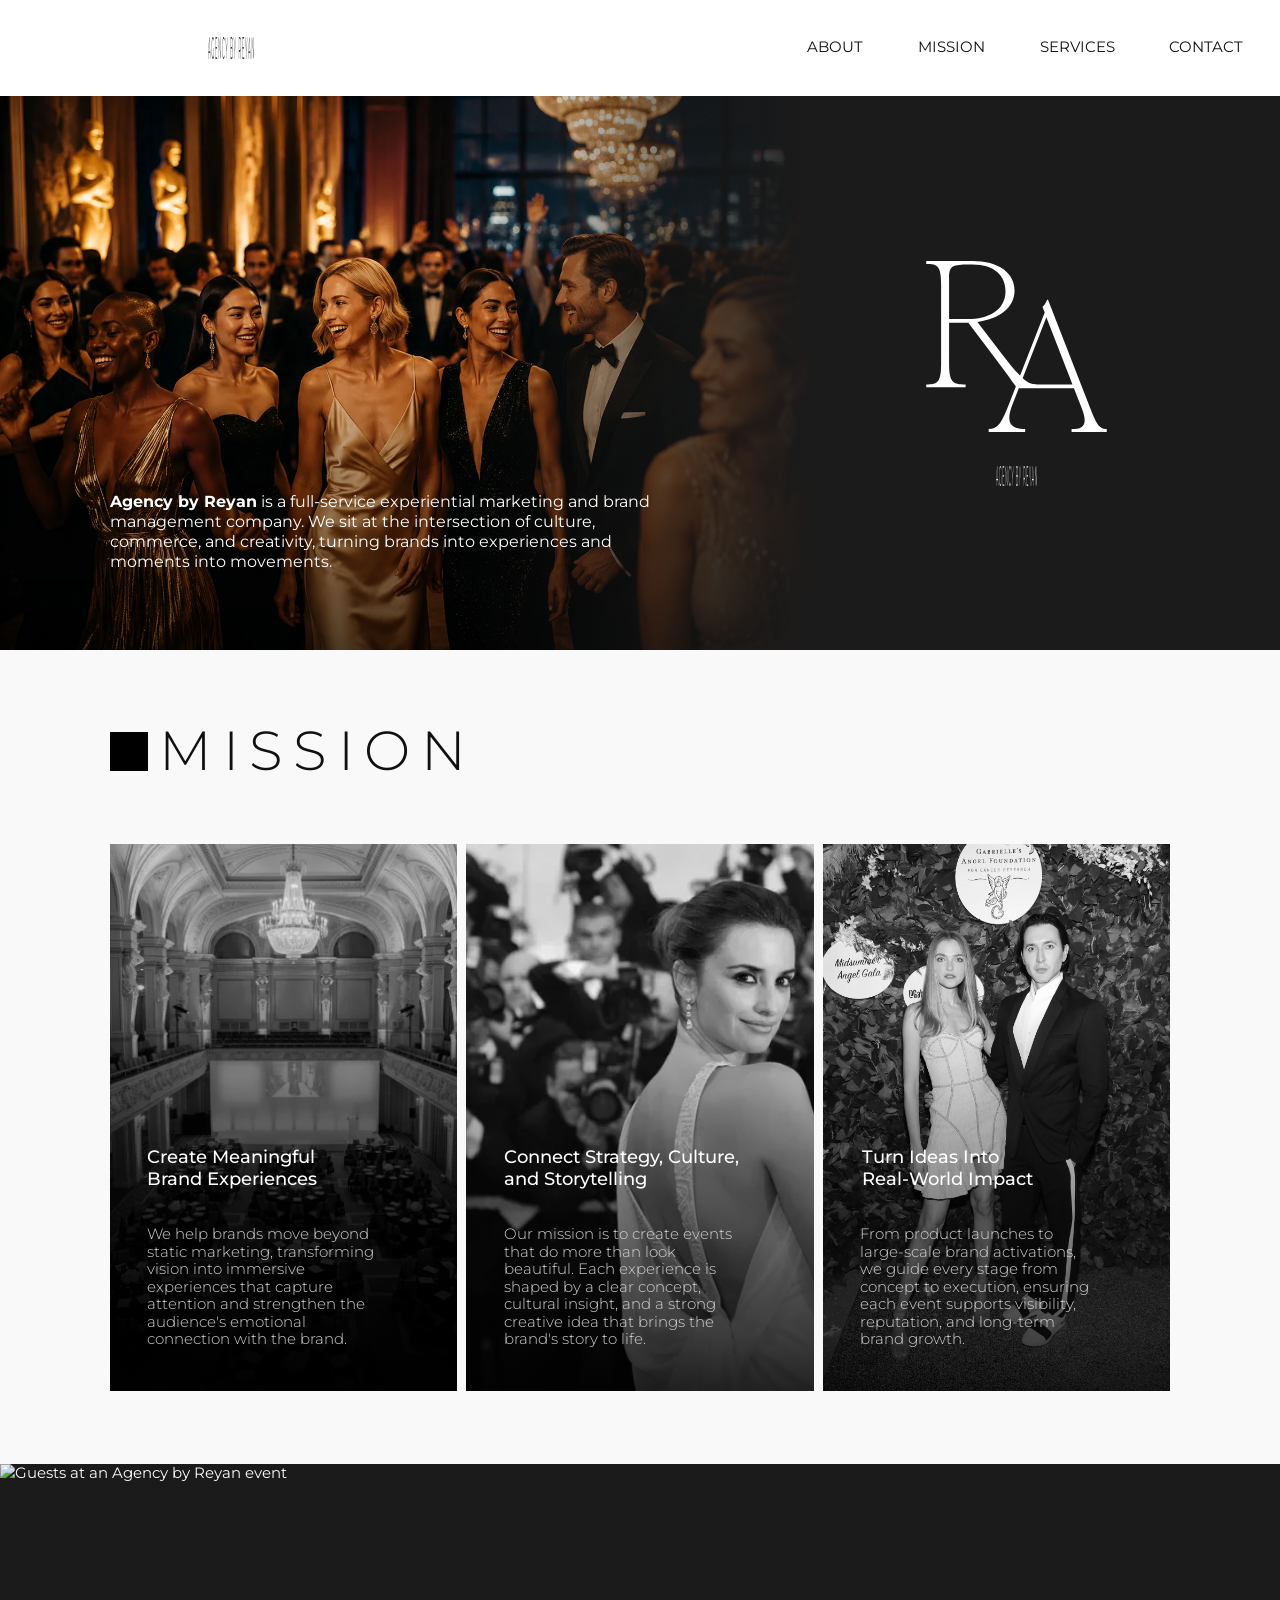
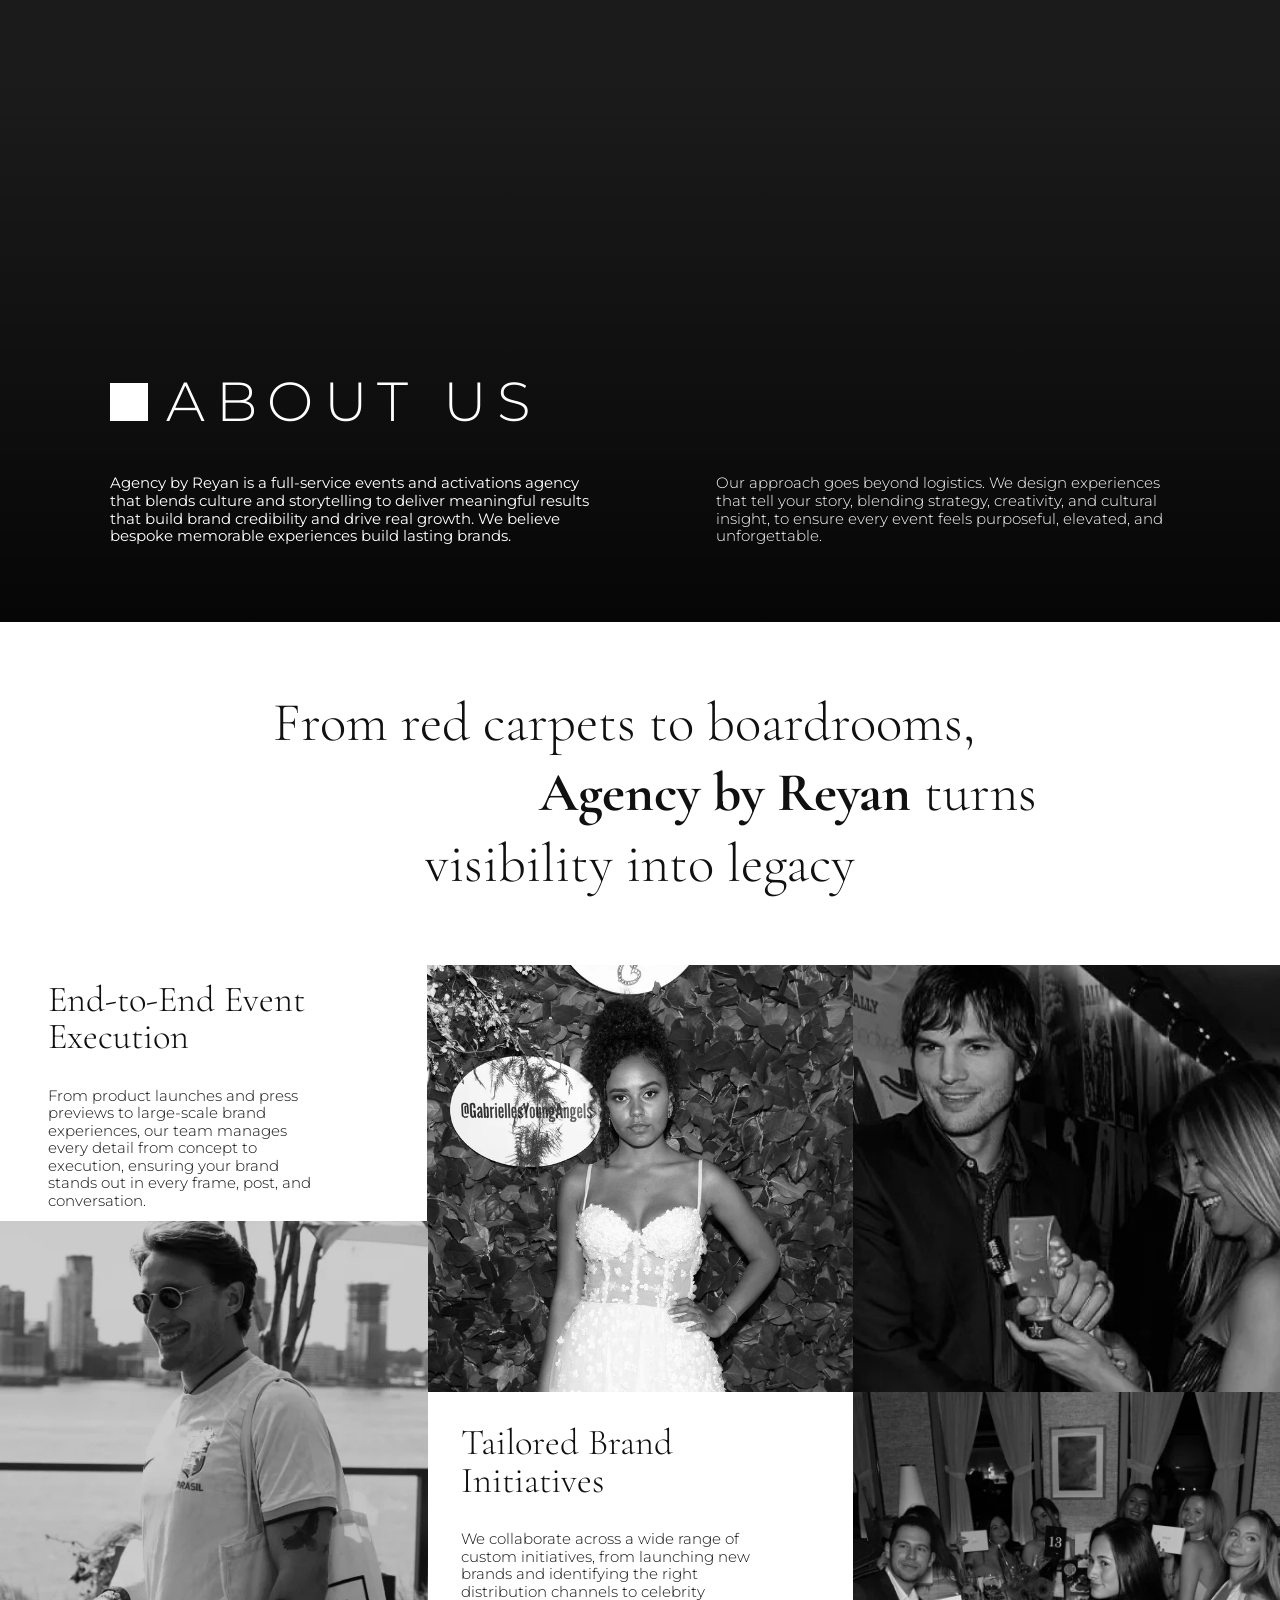
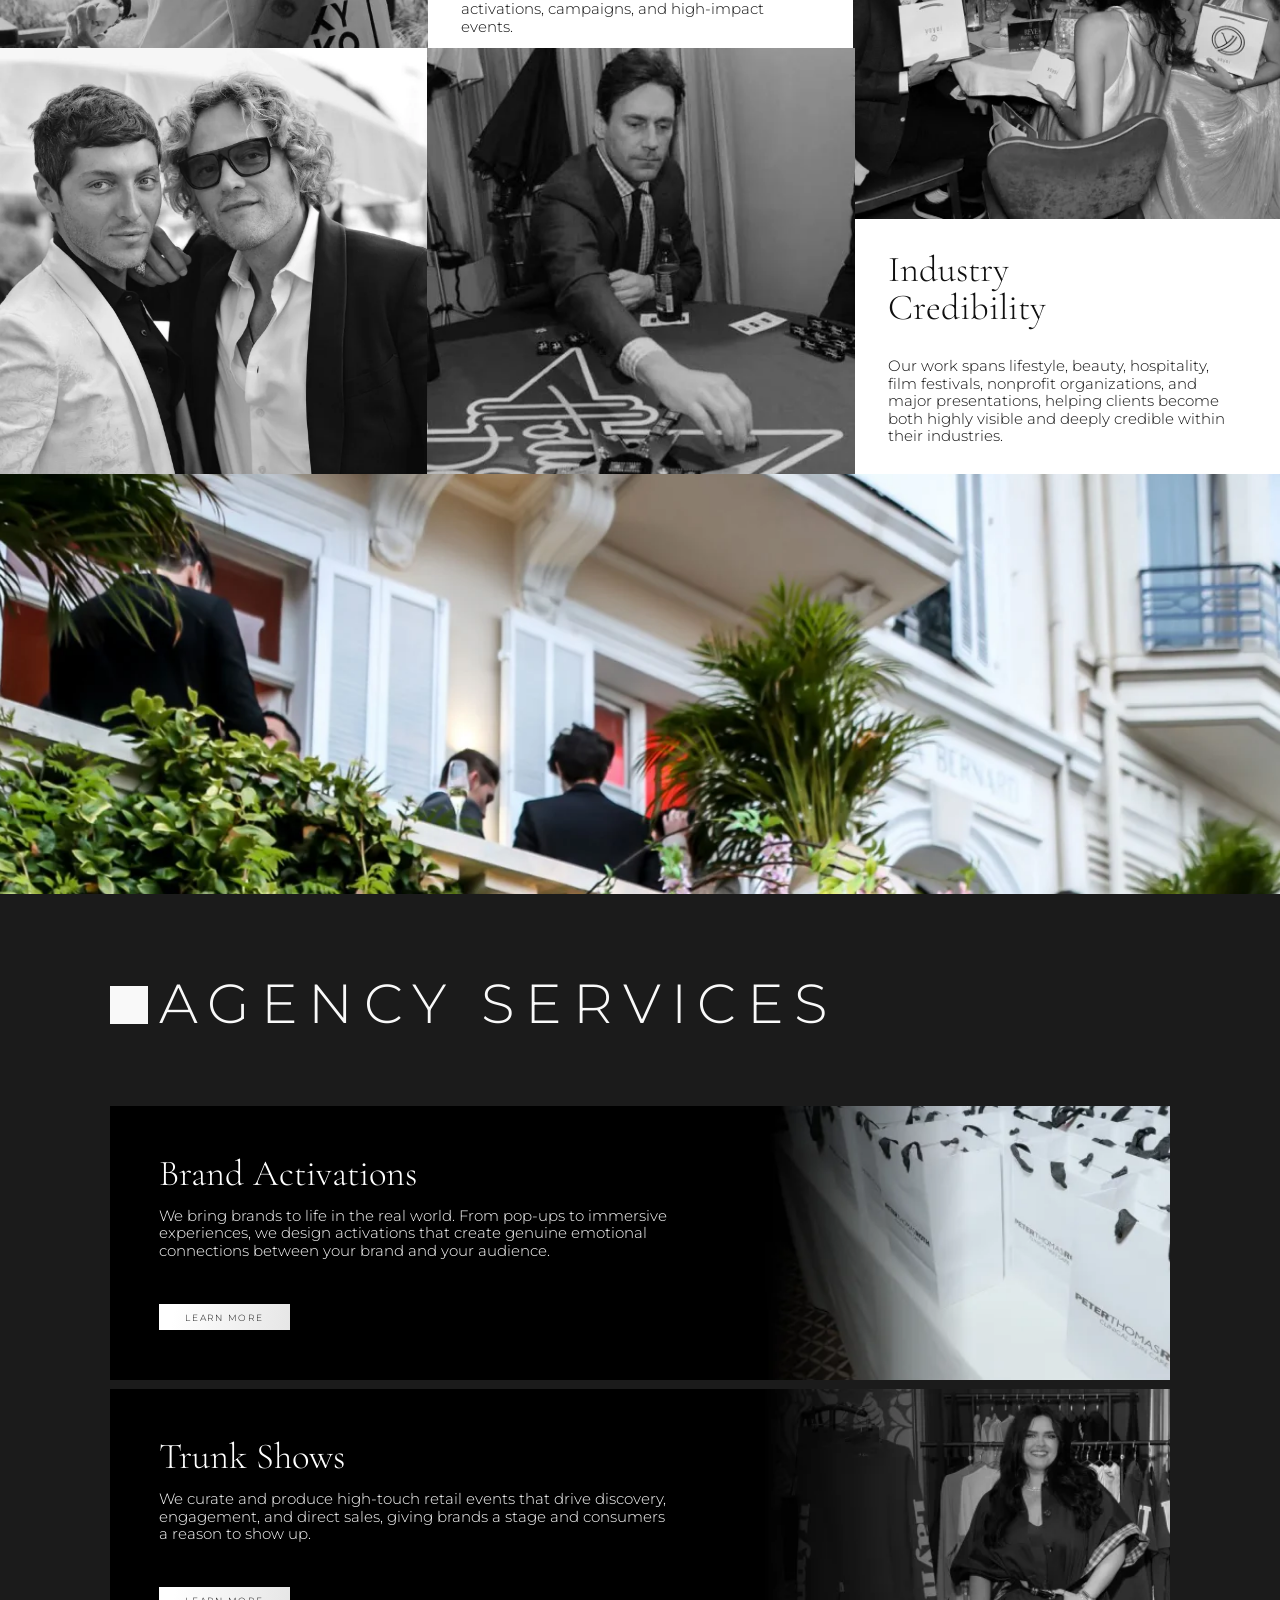
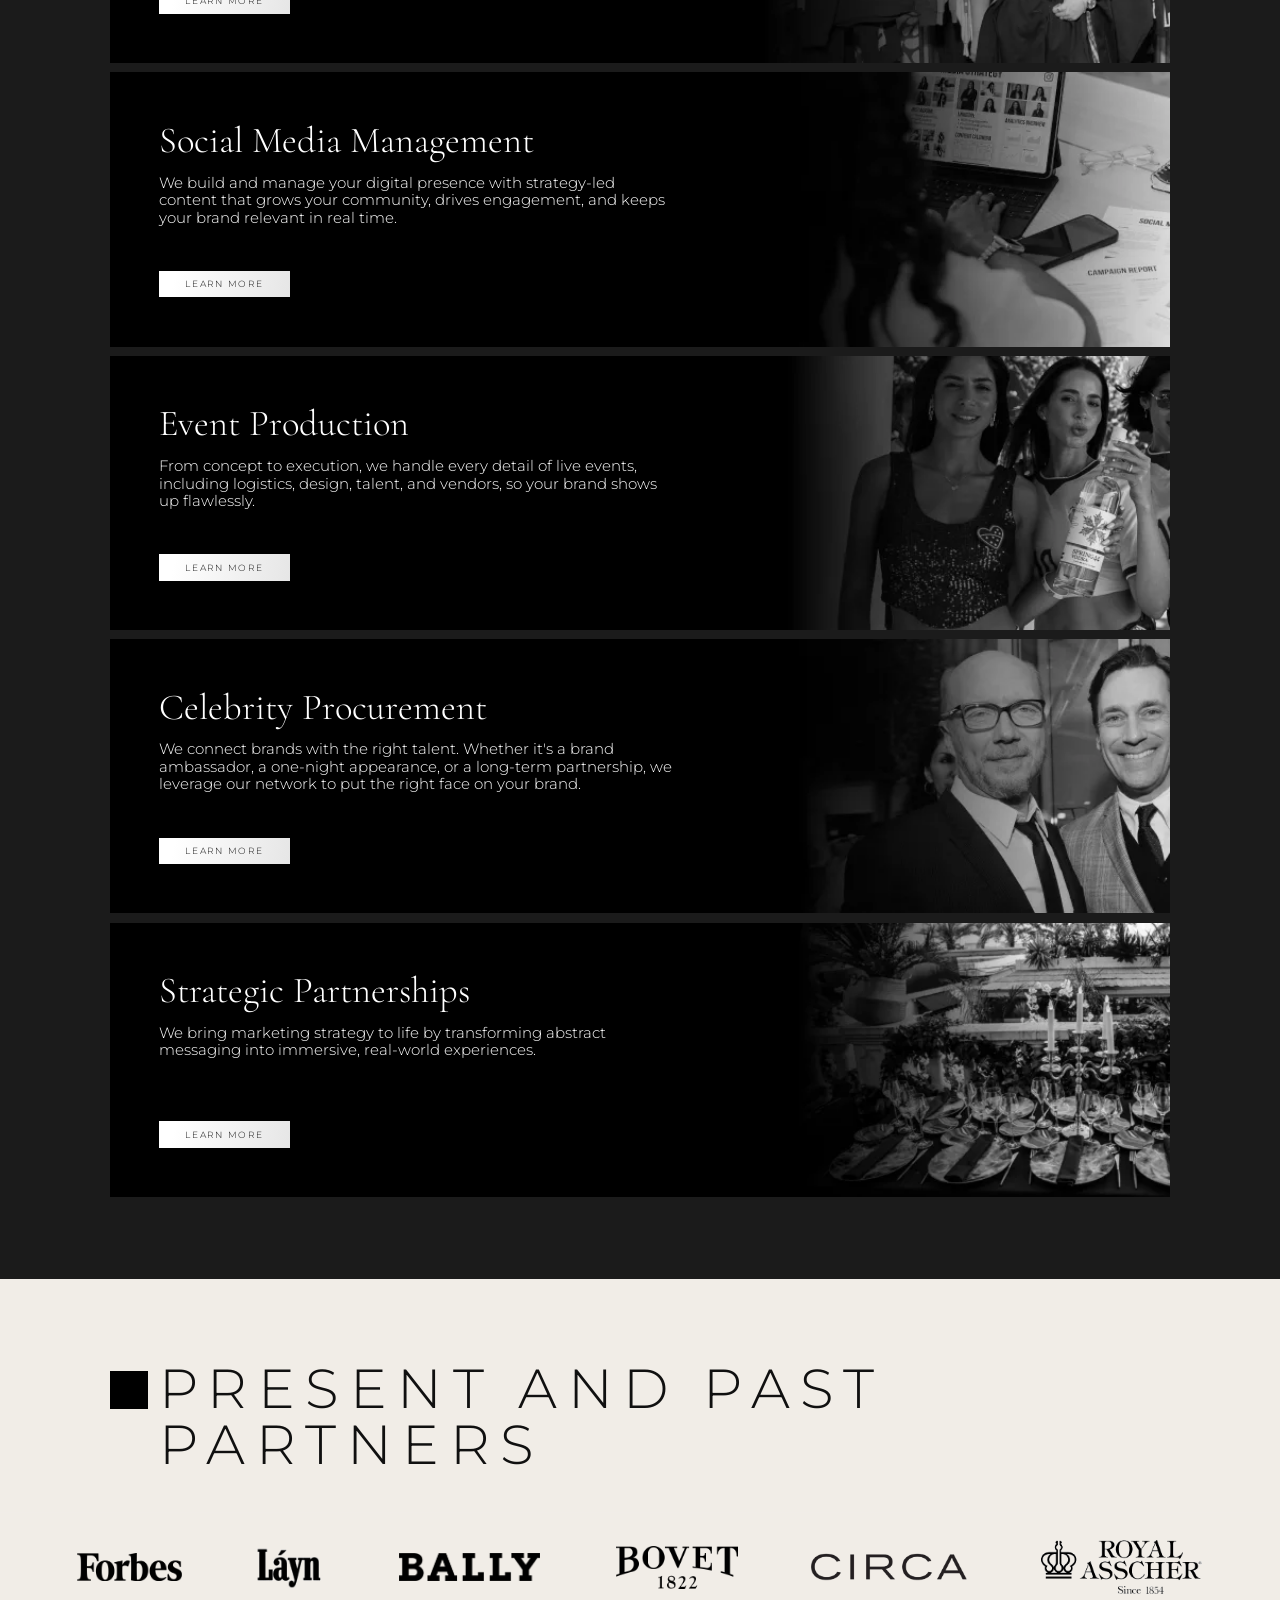
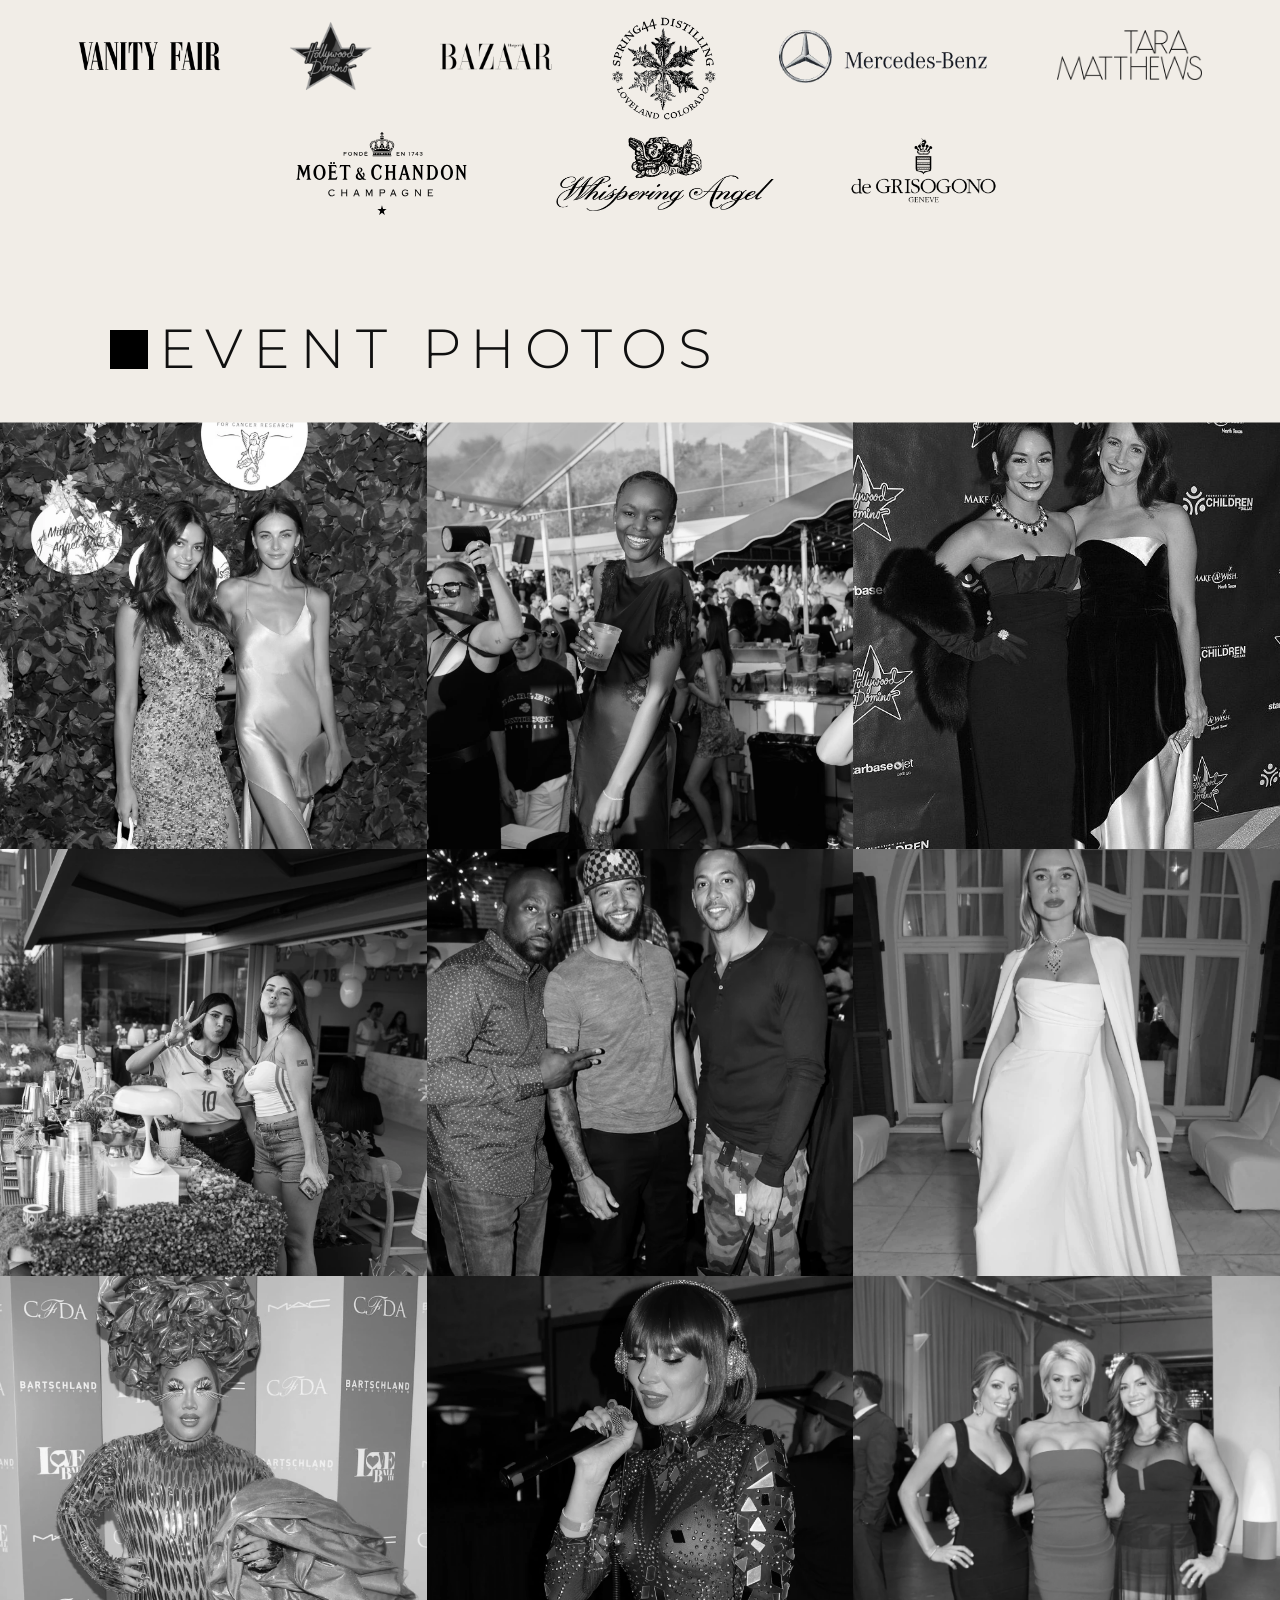
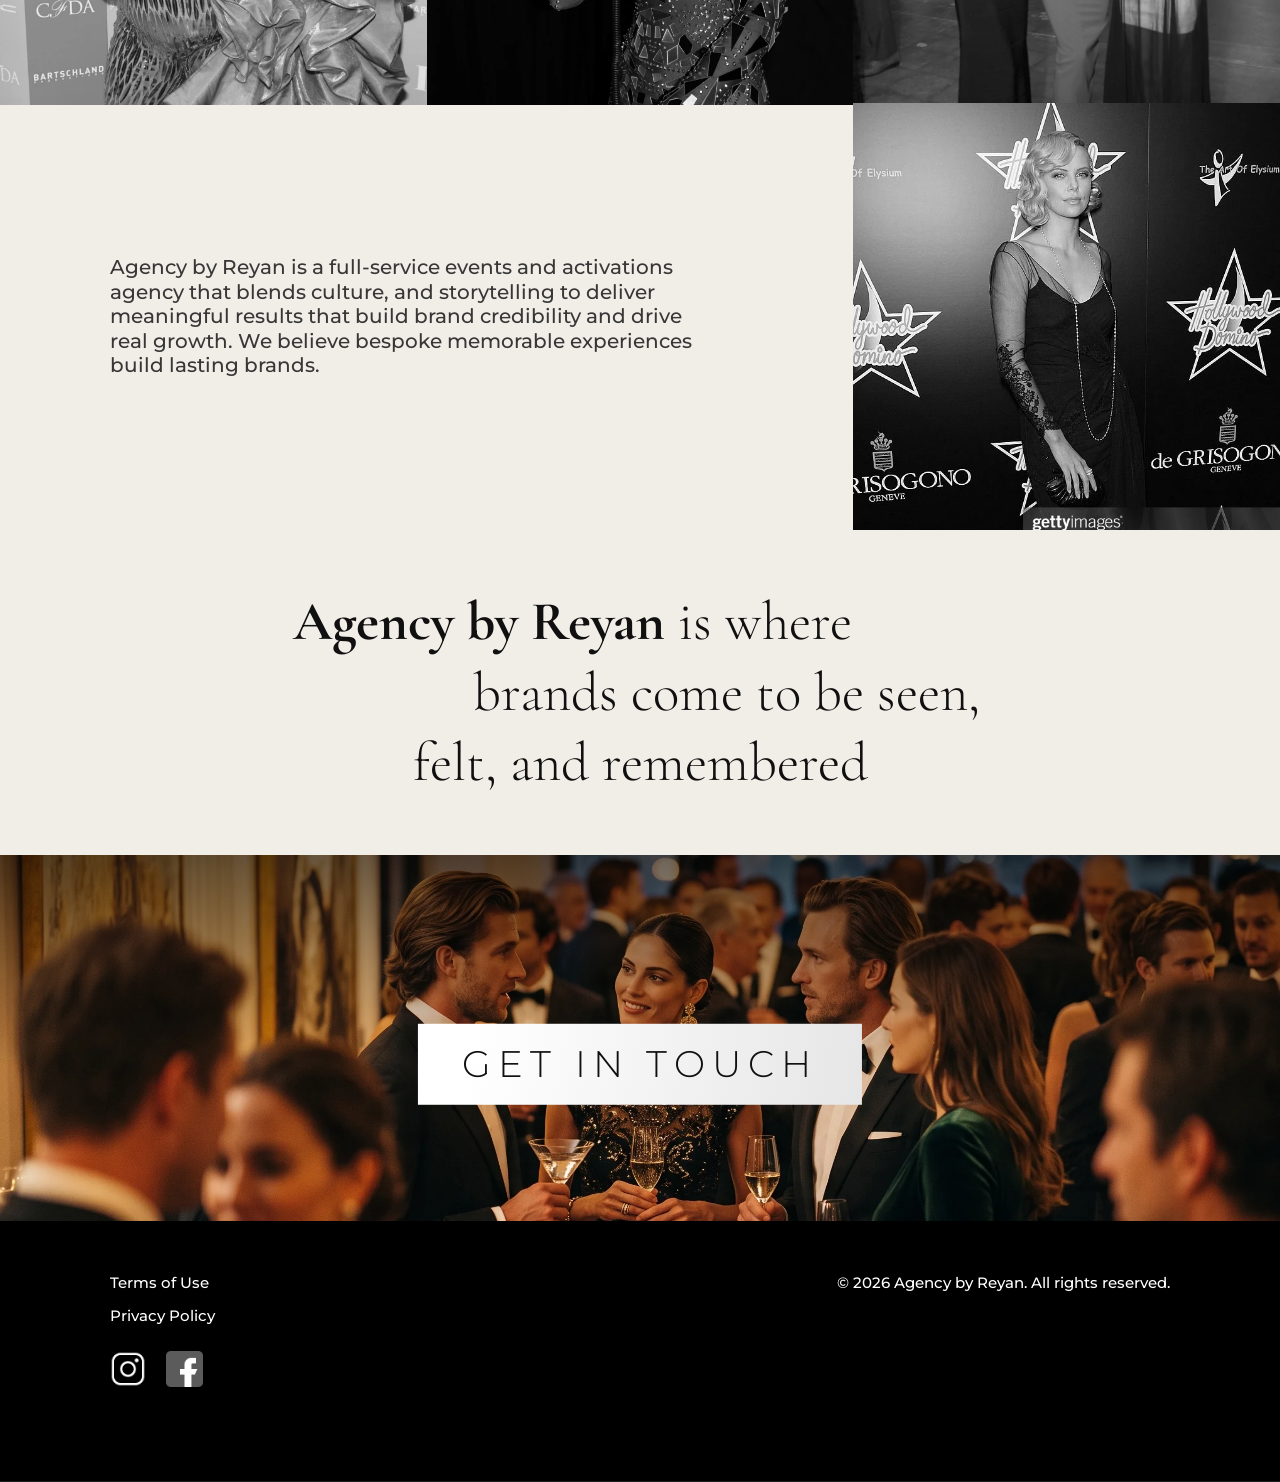
==== commit 874d63b9: "v3" ====
--- a/index.html
+++ b/index.html
@@ -89,7 +89,7 @@
           <p class="about-p1">Agency by Reyan is a full-service events and activations agency that blends culture and storytelling to deliver meaningful results that build brand credibility and drive real growth. We believe bespoke memorable experiences build lasting brands.</p>
           <p class="about-p2">Our approach goes beyond logistics. We design experiences that tell your story, blending strategy, creativity, and cultural insight, to ensure every event feels purposeful, elevated, and unforgettable.</p>
         </div>
-        <img src="assets/webp/about_bento_154.webp" alt="Guests at an Agency by Reyan evening event" loading="lazy" decoding="async" />
+        <img src="assets/about_wide.jpg" alt="Guests at an Agency by Reyan event" loading="lazy" decoding="async" />
       </div>
     </section>
 
@@ -104,7 +104,7 @@
         <h3>End-to-End Event Execution</h3>
         <p>From product launches and press previews to large-scale brand experiences, our team manages every detail from concept to execution, ensuring your brand stands out in every frame, post, and conversation.</p>
       </div>
-      <img src="assets/webp/bento_146.webp" alt="Bento photo" loading="lazy" decoding="async" />
+      <img src="assets/bento_end_to_end.webp" alt="Guests at a formal event" loading="lazy" decoding="async" />
       <img src="assets/webp/bento_159.webp" alt="Bento photo" loading="lazy" decoding="async" />
       <img src="assets/webp/bento_138.webp" alt="Bento photo" loading="lazy" decoding="async" />
       <div class="bento-card text-card">
@@ -158,45 +158,44 @@
 
     <div class="collection-heading partners-heading">
       <span class="title-block"></span>
-      <h2 class="section-title">PARTNERS</h2>
+      <h2 class="section-title">PRESENT AND PAST PARTNERS</h2>
     </div>
 
     <section class="logos220">
       <img src="assets/webp/logos_forbes.webp" alt="Forbes" loading="lazy" decoding="async" />
-      <img src="assets/webp/logos_bally.webp" alt="Bally" loading="lazy" decoding="async" />
-      <img src="assets/webp/logos_spallanzani.webp" alt="Spallanzani" loading="lazy" decoding="async" />
+      <img src="assets/partner_layn_transparent.webp" alt="Layn" loading="lazy" decoding="async" />
+      <img src="assets/partner_bally_transparent.webp" alt="Bally" loading="lazy" decoding="async" />
       <img src="assets/webp/logos_bovet.webp" alt="Bovet" loading="lazy" decoding="async" />
-      <img src="assets/royal-asscher.png" alt="Royal Asscher" loading="lazy" decoding="async" />
+      <img src="assets/partner_circa_transparent.webp" alt="Circa" loading="lazy" decoding="async" />
+      <img src="assets/partner_royal_asscher_transparent.webp" alt="Royal Asscher" loading="lazy" decoding="async" />
       <img src="assets/webp/logos_vanity.webp" alt="Vanity Fair" loading="lazy" decoding="async" />
       <img src="assets/webp/logos_royal.webp" alt="Hollywood Domino" loading="lazy" decoding="async" />
-      <img src="assets/webp/logos_star.webp" alt="Circa" loading="lazy" decoding="async" />
       <img src="assets/webp/logos_harpers.webp" alt="Harper's Bazaar" loading="lazy" decoding="async" />
+      <img src="assets/partner_spring44_transparent.webp" alt="Spring44 Distilling" loading="lazy" decoding="async" />
+      <img src="assets/partner_mercedes_transparent.webp" alt="Mercedes-Benz" loading="lazy" decoding="async" />
       <img src="assets/webp/logos_tm.webp" alt="Aspen Spring Distilling" loading="lazy" decoding="async" />
       <img src="assets/logos_moet.svg" alt="Moet and Chandon" loading="lazy" decoding="async" />
-      <img src="assets/webp/logos_tara.webp" alt="Spring44 Distilling" loading="lazy" decoding="async" />
+      <img src="assets/partner_whisper_transparent.webp" alt="Whispering Angel" loading="lazy" decoding="async" />
       <img src="assets/webp/logos_circa.webp" alt="de GRISOGONO" loading="lazy" decoding="async" />
-      <img src="assets/webp/logos_whisper.webp" alt="Whispering Angel" loading="lazy" decoding="async" />
-      <img src="assets/webp/logos_mercedes.webp" alt="Mercedes-Benz" loading="lazy" decoding="async" />
-      <img src="assets/webp/logos_layn.webp" alt="Layn" loading="lazy" decoding="async" />
     </section>
 
     <div class="collection-heading gallery-heading">
       <span class="title-block"></span>
-      <h2 class="section-title">PAST EVENT PHOTOS</h2>
+      <h2 class="section-title">EVENT PHOTOS</h2>
     </div>
 
     <section class="style168">
       <div class="style168-grid">
-        <picture><source media="(max-width: 767px)" srcset="assets/mobile_gallery_1.webp" type="image/webp" /><img src="assets/webp/style168_169.webp" alt="Event gallery" loading="lazy" decoding="async" /></picture>
-        <picture><source media="(max-width: 767px)" srcset="assets/mobile_gallery_2.webp" type="image/webp" /><img src="assets/webp/style168_173.webp" alt="Event gallery" loading="lazy" decoding="async" /></picture>
-        <picture><source media="(max-width: 767px)" srcset="assets/mobile_gallery_3.webp" type="image/webp" /><img src="assets/webp/style168_177.webp" alt="Event gallery" loading="lazy" decoding="async" /></picture>
-        <picture><source media="(max-width: 767px)" srcset="assets/mobile_gallery_4.webp" type="image/webp" /><img src="assets/webp/style168_194.webp" alt="Event gallery" loading="lazy" decoding="async" /></picture>
-        <picture><source media="(max-width: 767px)" srcset="assets/mobile_gallery_5.webp" type="image/webp" /><img src="assets/webp/style168_190.webp" alt="Event gallery" loading="lazy" decoding="async" /></picture>
-        <picture><source media="(max-width: 767px)" srcset="assets/mobile_gallery_6.webp" type="image/webp" /><img src="assets/webp/style168_203.webp" alt="Event gallery" loading="lazy" decoding="async" /></picture>
-        <picture><source media="(max-width: 767px)" srcset="assets/mobile_gallery_7.webp" type="image/webp" /><img src="assets/webp/style168_207.webp" alt="Event gallery" loading="lazy" decoding="async" /></picture>
-        <picture><source media="(max-width: 767px)" srcset="assets/mobile_gallery_8b.webp" type="image/webp" /><img src="assets/webp/style168_198.webp" alt="Event gallery" loading="lazy" decoding="async" /></picture>
-        <picture><source media="(max-width: 767px)" srcset="assets/mobile_gallery_9.webp" type="image/webp" /><img src="assets/webp/style168_181.webp" alt="Event gallery" loading="lazy" decoding="async" /></picture>
-        <img src="assets/webp/style168_185.webp" alt="Event gallery" loading="lazy" decoding="async" />
+        <img src="assets/event_01.webp" alt="Event gallery" loading="lazy" decoding="async" />
+        <img src="assets/event_02.webp" alt="Event gallery" loading="lazy" decoding="async" />
+        <img src="assets/event_03.webp" alt="Event gallery" loading="lazy" decoding="async" />
+        <img src="assets/event_04.webp" alt="Event gallery" loading="lazy" decoding="async" />
+        <img src="assets/event_05.webp" alt="Event gallery" loading="lazy" decoding="async" />
+        <img src="assets/event_06.webp" alt="Event gallery" loading="lazy" decoding="async" />
+        <img src="assets/event_07.webp" alt="Event gallery" loading="lazy" decoding="async" />
+        <img src="assets/event_08.webp" alt="Event gallery" loading="lazy" decoding="async" />
+        <img src="assets/event_09.webp" alt="Event gallery" loading="lazy" decoding="async" />
+        <img src="assets/event_10.webp" alt="Event gallery" loading="lazy" decoding="async" />
       </div>
       <p class="style168-text">Agency by Reyan is a full-service events and activations agency that blends culture, and storytelling to deliver meaningful results that build brand credibility and drive real growth. We believe bespoke memorable experiences build lasting brands.</p>
     </section>
--- a/styles.css
+++ b/styles.css
@@ -4,6 +4,302 @@
   --muted: #373737;
   --soft: #d4d4d4;
   --display-font: "Cormorant Garamond", "Bodoni Moda", serif;
+}
+
+/* Keep the Figma refresh authoritative over the legacy responsive cascade. */
+@media (min-width: 768px) {
+  body .hero { background: #8d8d8d; }
+  body .hero .logo-wordmark, body .hero-mark, body .hero-word { filter: invert(1); }
+  body .hero-nav a { color: #fff; }
+  body .hero-media { width: 890px; }
+  body .hero-media::after { background: linear-gradient(180deg, rgba(141,141,141,0) 50%, #8d8d8d 100%); }
+  body .about { width: 1400px; max-width: 100%; height: 829px; min-height: 829px; margin: 0 auto; padding: 0; overflow: hidden; background: #111; }
+  body .about-grid img { inset: 0; width: 100%; height: 100%; object-position: center; }
+  body .about .section-title { position: absolute; left: 182px; top: 558px; padding: 0; }
+  body .about .title-block { left: 120px; top: 568px; background: #fff; }
+  body .about-p1 { left: 120px; top: 669px; width: 528px; color: #fff; font-weight: 400; }
+  body .about-p2 { left: 783px; top: 669px; width: 497px; color: #fff; }
+  body .node212 { height: 375px; }
+  body .node212 p:nth-child(1) { top: 80px; }
+  body .node212 p:nth-child(2) { top: 157px; }
+  body .node212 p:nth-child(3) { top: 234px; }
+  body .bento131 { height: 1673px; }
+  body .bento131 img { width: 467px; height: 467px; }
+  body .bento131 > :nth-child(1) { left: 52px; top: 18px; }
+  body .bento131 > :nth-child(2) { left: 467px; top: 0; }
+  body .bento131 > :nth-child(3) { left: 933px; top: 0; }
+  body .bento131 > :nth-child(4) { left: 0; top: 280px; }
+  body .bento131 > :nth-child(5) { left: 504px; top: 503px; }
+  body .bento131 > :nth-child(6) { left: 933px; top: 467px; }
+  body .bento131 > :nth-child(7) { left: 0; top: 747px; }
+  body .bento131 > :nth-child(8) { left: 467px; top: 747px; }
+  body .bento131 > :nth-child(9) { left: 971px; top: 970px; }
+  body .bento131 img.bento-wide { left: -1px; top: 1214px; height: 459px; }
+  body .services { padding: 90px 120px; background: #8d8d8d; }
+  body .partners-heading { height: 255px; margin-top: 0; padding-top: 90px; align-items: flex-start; }
+  body .logos220 { height: 397px; display: grid; grid-template-columns: repeat(5,1fr); grid-template-rows: repeat(3,1fr); padding: 22px 70px 38px; align-items: center; justify-items: center; }
+  body .logos220 img { position: static !important; width: auto !important; height: auto !important; max-width: 170px; max-height: 74px; object-fit: contain !important; }
+  body .gallery-heading { height: 161px; margin-top: 0; padding-top: 50px; align-items: flex-start; }
+  body .style168 { height: 1868px; margin-top: 0; }
+  body .style168-grid { display: grid; grid-template-columns: repeat(3,1fr); grid-template-rows: repeat(4,467px); }
+  body .style168-grid picture { display: block; }
+  body .style168-grid img, body .style168-grid picture img { position: static !important; width: 100% !important; height: 467px !important; object-fit: cover; }
+  body .style168-grid > :nth-child(10) { grid-column: 3; grid-row: 4; }
+  body .style168-text { left: 120px; top: 1567px; width: 661px; font-size: 22px; line-height: 1.22; }
+}
+
+@media (max-width: 767px) {
+  body .hero, body .hero-text, body .hero-copy { background: #8d8d8d; }
+  body .hero-nav .logo-wordmark, body .menu-toggle img { filter: invert(1); }
+  body .hero-nav nav { background: #8d8d8d; }
+  body .hero-nav a { color: #fff; }
+  body .hero-media::after { background: linear-gradient(180deg, rgba(141,141,141,0) 42%, #8d8d8d 100%); }
+  body .about { position: relative; padding: 0; min-height: 640px; overflow: hidden; }
+  body .about-grid { display: contents; }
+  body .about-grid img { position: absolute; inset: 0; width: 100%; height: 100%; margin: 0; object-fit: cover; }
+  body .about .section-title { position: absolute; z-index: 2; left: 24px; top: 360px; color: #fff; }
+  body .about-grid > div { position: absolute; z-index: 2; left: 24px; right: 24px; bottom: 28px; width: auto; display: grid; grid-template-columns: 1fr 1fr; gap: 22px; }
+  body .about-p1, body .about-p2 { position: static; width: auto; margin: 0; color: #fff; font-size: 12px; line-height: 1.35; }
+  body .node212 { padding-top: 38px; padding-bottom: 38px; }
+  body .bento131 { gap: 0; }
+  body .bento131 > * { margin-top: 0 !important; }
+  body .services { background: #8d8d8d; }
+  body .partners-heading { margin-top: 0; padding-top: 58px; }
+  body .partners-heading .section-title { white-space: normal; font-size: clamp(23px,7vw,32px); }
+  body .logos220 { height: auto; aspect-ratio: auto; padding: 44px 24px 58px; display: grid; grid-template-columns: repeat(3,1fr); gap: 34px 18px; }
+  body .logos220 img { position: static !important; width: auto !important; height: auto !important; max-width: 100% !important; max-height: 58px !important; }
+  body .gallery-heading { margin-top: 0; padding-top: 44px; padding-bottom: 32px; }
+  body .style168 { margin-top: 0; }
+  body .style168-grid { gap: 0; }
+  body .style168-grid > :nth-child(3), body .style168-grid > :nth-child(4), body .style168-grid > :nth-child(7) { grid-column: auto; }
+  body .style168-grid > :nth-child(10) { display: block; grid-column: 2; }
+  body .style168-text { display: block; padding: 32px 24px; font-size: 14px; line-height: 1.45; }
+}
+
+/* 2026 Figma refresh */
+@media (min-width: 768px) {
+  .hero {
+    background: #8d8d8d;
+  }
+
+  .hero .logo-wordmark,
+  .hero-mark,
+  .hero-word {
+    filter: invert(1);
+  }
+
+  .hero-nav a {
+    color: #fff;
+  }
+
+  .hero-media {
+    width: 890px;
+  }
+
+  .hero-media::after {
+    background: linear-gradient(180deg, rgba(141,141,141,0) 50%, #8d8d8d 100%);
+  }
+
+  .about {
+    width: 1400px;
+    max-width: 100%;
+    height: 829px;
+    min-height: 829px;
+    margin: 0 auto;
+    padding: 0;
+    color: #fff;
+    overflow: hidden;
+    background: #111;
+  }
+
+  .about-grid img {
+    inset: 0;
+    width: 100%;
+    height: 100%;
+    object-position: center;
+  }
+
+  .about::after {
+    content: "";
+    position: absolute;
+    inset: 0;
+    background: linear-gradient(180deg, rgba(0,0,0,0.02) 30%, rgba(0,0,0,.78) 100%);
+    pointer-events: none;
+  }
+
+  .about .section-title,
+  .about .title-block,
+  .about-p1,
+  .about-p2 {
+    z-index: 2;
+  }
+
+  .about .section-title { position: absolute; left: 182px; top: 558px; padding: 0; }
+  .about .title-block { left: 120px; top: 568px; background: #fff; }
+  .about-p1 { left: 120px; top: 669px; width: 528px; color: #fff; font-weight: 400; }
+  .about-p2 { left: 783px; top: 669px; width: 497px; color: #fff; }
+
+  .node212 {
+    height: 375px;
+  }
+
+  .node212 p:nth-child(1) { top: 80px; }
+  .node212 p:nth-child(2) { top: 157px; }
+  .node212 p:nth-child(3) { top: 234px; }
+
+  .bento131 {
+    height: 1673px;
+  }
+
+  .bento131 img {
+    width: 467px;
+    height: 467px;
+  }
+
+  .bento131 > :nth-child(1) { left: 52px; top: 18px; }
+  .bento131 > :nth-child(2) { left: 467px; top: 0; }
+  .bento131 > :nth-child(3) { left: 933px; top: 0; }
+  .bento131 > :nth-child(4) { left: 0; top: 280px; }
+  .bento131 > :nth-child(5) { left: 504px; top: 503px; }
+  .bento131 > :nth-child(6) { left: 933px; top: 467px; }
+  .bento131 > :nth-child(7) { left: 0; top: 747px; }
+  .bento131 > :nth-child(8) { left: 467px; top: 747px; }
+  .bento131 > :nth-child(9) { left: 971px; top: 970px; }
+  .bento131 img.bento-wide { left: -1px; top: 1214px; height: 459px; }
+
+  .services {
+    padding: 90px 120px;
+    background: #8d8d8d;
+  }
+
+  .partners-heading {
+    height: 255px;
+    margin-top: 0;
+    padding-top: 90px;
+    align-items: flex-start;
+  }
+
+  .partners-heading .section-title {
+    max-width: 1085px;
+    line-height: 1.02;
+  }
+
+  .logos220 {
+    height: 397px;
+    display: grid;
+    grid-template-columns: repeat(5, 1fr);
+    grid-template-rows: repeat(3, 1fr);
+    gap: 0;
+    padding: 22px 70px 38px;
+    align-items: center;
+    justify-items: center;
+  }
+
+  .logos220 img {
+    position: static !important;
+    width: auto !important;
+    height: auto !important;
+    max-width: 170px;
+    max-height: 74px;
+    object-fit: contain !important;
+  }
+
+  .logos220 img:nth-child(7),
+  .logos220 img:nth-child(12),
+  .logos220 img:nth-child(16) { display: none; }
+
+  .gallery-heading {
+    height: 161px;
+    margin-top: 0;
+    padding-top: 50px;
+    align-items: flex-start;
+  }
+
+  .style168 {
+    height: 1868px;
+    margin-top: 0;
+  }
+
+  .style168-grid {
+    display: grid;
+    grid-template-columns: repeat(3, 1fr);
+    grid-template-rows: repeat(4, 467px);
+  }
+
+  .style168-grid picture { display: block; }
+  .style168-grid img,
+  .style168-grid picture img {
+    position: static !important;
+    width: 100% !important;
+    height: 467px !important;
+    object-fit: cover;
+  }
+
+  .style168-grid > :nth-child(10) { grid-column: 3; grid-row: 4; }
+
+  .style168-text {
+    left: 120px;
+    top: 1567px;
+    width: 661px;
+    font-size: 22px;
+    line-height: 1.22;
+  }
+}
+
+@media (max-width: 767px) {
+  .hero { background: #8d8d8d; }
+  .hero-nav .logo-wordmark { filter: invert(1); }
+  .menu-toggle img { filter: invert(1); }
+  .hero-nav nav { background: #8d8d8d; }
+  .hero-nav a { color: #fff; }
+
+  .hero-media::after {
+    background: linear-gradient(180deg, rgba(141,141,141,0) 42%, #8d8d8d 100%);
+  }
+
+  .hero-text,
+  .hero-copy { background: #8d8d8d; }
+
+  .about {
+    padding: 0;
+    min-height: 640px;
+    color: #fff;
+    overflow: hidden;
+  }
+
+  .about-grid { display: contents; }
+  .about-grid img { position: absolute; inset: 0; width: 100%; height: 100%; margin: 0; object-fit: cover; }
+  .about::after { content: ""; position: absolute; inset: 0; background: linear-gradient(180deg, rgba(0,0,0,.05) 24%, rgba(0,0,0,.84) 100%); }
+  .about .section-title { position: absolute; z-index: 2; left: 24px; top: 360px; color: #fff; }
+  .about .section-title::before { background: #fff; }
+  .about-grid > div { position: absolute; z-index: 2; left: 24px; right: 24px; bottom: 28px; width: auto; display: grid; grid-template-columns: 1fr 1fr; gap: 22px; }
+  .about-p1, .about-p2 { margin: 0; color: #fff; font-size: 12px; line-height: 1.35; }
+
+  .node212 { padding-top: 38px; padding-bottom: 38px; }
+  .bento131 { gap: 0; }
+  .bento131 > * { margin-top: 0 !important; }
+  .services { background: #8d8d8d; }
+
+  .partners-heading { padding-top: 58px; background: #fff; }
+  .partners-heading .section-title { white-space: normal; font-size: clamp(23px, 7vw, 32px); }
+
+  .logos220 {
+    height: auto;
+    aspect-ratio: auto;
+    padding: 44px 24px 58px;
+    display: grid;
+    grid-template-columns: repeat(3, 1fr);
+    gap: 34px 18px;
+  }
+  .logos220 img { position: static !important; width: auto !important; height: auto !important; max-width: 100% !important; max-height: 58px !important; }
+  .logos220 img:nth-child(7), .logos220 img:nth-child(12), .logos220 img:nth-child(16) { display: none; }
+
+  .gallery-heading { margin-top: 0; padding-top: 44px; padding-bottom: 32px; }
+  .style168 { margin-top: 0; }
+  .style168-grid { gap: 0; }
+  .style168-grid > :nth-child(3), .style168-grid > :nth-child(4), .style168-grid > :nth-child(7) { grid-column: auto; }
+  .style168-grid > :nth-child(10) { display: block; grid-column: 2; }
+  .style168-text { display: block; padding: 32px 24px; font-size: 14px; line-height: 1.45; }
 }
 
 * {
@@ -165,14 +461,7 @@
   left: 50%;
   width: 100vw;
   transform: translateX(-50%);
-  background:
-    radial-gradient(
-      ellipse 88% 72% at 50% 100%,
-      rgba(247, 190, 76, 0.58) 0%,
-      rgba(249, 205, 112, 0.34) 48%,
-      rgba(249, 205, 112, 0) 80%
-    ),
-    #fff;
+  background: #f9f9f9;
   pointer-events: none;
 }
 
@@ -296,14 +585,7 @@
   min-height: 829px;
   padding: 90px 120px 0;
   padding-left: max(120px, calc(50% - 700px + 120px));
-  background:
-    radial-gradient(
-      ellipse 92% 86% at 50% 0%,
-      rgba(247, 190, 76, 0.58) 0%,
-      rgba(249, 205, 112, 0.32) 52%,
-      rgba(249, 205, 112, 0) 84%
-    ),
-    #fff;
+  background: #1b1b1b;
 }
 
 .about .title-block {
@@ -558,14 +840,7 @@
   position: relative;
   min-height: 0;
   padding: 90px 120px;
-  background:
-    radial-gradient(
-      ellipse 72% 48% at 50% 43%,
-      rgba(247, 184, 57, 0.72) 0%,
-      rgba(249, 200, 94, 0.46) 52%,
-      rgba(249, 205, 112, 0) 84%
-    ),
-    #fff;
+  background: #1b1b1b;
 }
 
 .services .title-block {
@@ -2570,3 +2845,543 @@
     padding: 20px;
   }
 }
+
+/* Final corrections from the referenced Figma nodes. */
+@media (min-width: 768px) {
+  body .hero,
+  body .services {
+    background: #1b1b1b;
+  }
+
+  body .hero-media::after {
+    background: linear-gradient(180deg, rgba(27, 27, 27, 0) 50%, #1b1b1b 100%);
+  }
+
+  body .about {
+    background: #1b1b1b;
+  }
+
+  body .bento131 > :nth-child(9),
+  body .bento131 > :nth-child(9) p {
+    width: 375px;
+  }
+
+  body .logos220 {
+    position: relative;
+    display: block;
+    height: 397px;
+    padding: 0;
+  }
+
+  body .logos220 img {
+    position: absolute !important;
+    display: block;
+    max-width: none;
+    max-height: none;
+    object-fit: contain !important;
+  }
+
+  body .logos220 img:nth-child(1)  { left: 84px; top: 45px; width: 115px !important; height: 30px !important; }
+  body .logos220 img:nth-child(2)  { left: 435px; top: 45px; width: 158px !important; height: 30px !important; }
+  body .logos220 img:nth-child(3)  { left: 1138px; top: 30px; width: 177px !important; height: 59px !important; }
+  body .logos220 img:nth-child(4)  { left: 674px; top: 37px; width: 133px !important; height: 47px !important; }
+  body .logos220 img:nth-child(5)  { left: 279px; top: 38px; width: 76px !important; height: 46px !important; }
+  body .logos220 img:nth-child(6)  { left: 84px; top: 140px; width: 159px !important; height: 35px !important; }
+  body .logos220 img:nth-child(7)  { left: 311px; top: 104px; width: 102px !important; height: 108px !important; }
+  body .logos220 img:nth-child(8)  { left: 887px; top: 40px; width: 171px !important; height: 40px !important; }
+  body .logos220 img:nth-child(9)  { left: 481px; top: 143px; width: 123px !important; height: 30px !important; }
+  body .logos220 img:nth-child(10) { left: 1156px; top: 129px; width: 159px !important; height: 55px !important; }
+  body .logos220 img:nth-child(11) { left: 306px; top: 222px; width: 223px !important; height: 96px !important; }
+  body .logos220 img:nth-child(12) { left: 669px; top: 113px; width: 115px !important; height: 115px !important; }
+  body .logos220 img:nth-child(13) { left: 926px; top: 182px; width: 168px !important; height: 168px !important; }
+  body .logos220 img:nth-child(14) { left: 608px; top: 185px; width: 239px !important; height: 239px !important; }
+  body .logos220 img:nth-child(15) { left: 852px; top: 129px; width: 228px !important; height: 58px !important; }
+  body .logos220 img:nth-child(16) { display: none; }
+
+  body .style168-grid > :nth-child(1) { grid-column: 1; grid-row: 1; }
+  body .style168-grid > :nth-child(2) { grid-column: 2; grid-row: 1; }
+  body .style168-grid > :nth-child(3) { grid-column: 3; grid-row: 1; }
+  body .style168-grid > :nth-child(4) { grid-column: 1; grid-row: 2; }
+  body .style168-grid > :nth-child(5) { grid-column: 2; grid-row: 2; }
+  body .style168-grid > :nth-child(6) { grid-column: 3; grid-row: 2; }
+  body .style168-grid > :nth-child(7) { grid-column: 1; grid-row: 3; }
+  body .style168-grid > :nth-child(8) { grid-column: 2; grid-row: 3; }
+  body .style168-grid > :nth-child(9) { grid-column: 3; grid-row: 3; }
+  body .style168-grid > :nth-child(10) { grid-column: 3; grid-row: 4; }
+
+  body .style168-grid img {
+    object-position: center;
+  }
+
+  body .node216 {
+    height: 355px;
+  }
+
+  body .node216 p:nth-child(1) { top: 70px; }
+  body .node216 p:nth-child(2) { top: 147px; }
+  body .node216 p:nth-child(3) { top: 224px; }
+}
+
+@media (max-width: 767px) {
+  body .hero,
+  body .hero-text,
+  body .hero-copy,
+  body .services {
+    background: #1b1b1b;
+  }
+
+  body .hero-media::after {
+    background: linear-gradient(180deg, rgba(27, 27, 27, 0) 42%, #1b1b1b 100%);
+  }
+
+  body .node216 {
+    padding-top: 70px;
+    padding-bottom: 70px;
+  }
+}
+
+/* Hero, section-rhythm, logo-row and gallery focal-point refinements. */
+@media (min-width: 768px) {
+  body .hero {
+    background: #1b1b1b;
+  }
+
+  body .hero::before {
+    content: "";
+    position: absolute;
+    z-index: 2;
+    top: 0;
+    left: 0;
+    width: 100%;
+    height: 105px;
+    background: #fff;
+  }
+
+  body .hero-nav {
+    z-index: 4;
+  }
+
+  body .hero .logo-wordmark {
+    width: 426px;
+    height: 25px;
+    filter: none;
+  }
+
+  body .hero-nav a {
+    color: #101010;
+  }
+
+  body .hero-media::after {
+    background:
+      linear-gradient(90deg, rgba(27, 27, 27, 0) 58%, #1b1b1b 100%),
+      linear-gradient(0deg, rgba(0, 0, 0, 0.6) 0%, rgba(0, 0, 0, 0) 52%);
+  }
+
+  body .hero-copy {
+    left: calc(50% - 700px + 920px);
+    width: 383px;
+  }
+
+  body .mission {
+    min-height: 890px;
+    background: #f9f9f9;
+  }
+
+  body .mission::before {
+    background: #f9f9f9;
+  }
+
+  body .mission .section-title {
+    top: 80px;
+  }
+
+  body .mission-grid {
+    top: 212px;
+  }
+
+  body .about,
+  body .services {
+    background-color: #1b1b1b;
+    background-image: none;
+  }
+
+  body .services::before,
+  body .services::after {
+    background-image: none;
+  }
+
+  body .services .section-title {
+    color: #f9f9f9;
+  }
+
+  body .services .title-block {
+    background: #f9f9f9;
+  }
+
+  body .logos220 img:nth-child(1),
+  body .logos220 img:nth-child(2),
+  body .logos220 img:nth-child(3),
+  body .logos220 img:nth-child(4),
+  body .logos220 img:nth-child(5),
+  body .logos220 img:nth-child(6),
+  body .logos220 img:nth-child(7),
+  body .logos220 img:nth-child(8),
+  body .logos220 img:nth-child(9),
+  body .logos220 img:nth-child(10),
+  body .logos220 img:nth-child(11),
+  body .logos220 img:nth-child(12),
+  body .logos220 img:nth-child(13),
+  body .logos220 img:nth-child(14),
+  body .logos220 img:nth-child(15) {
+    display: block;
+    object-fit: contain !important;
+    object-position: center !important;
+  }
+
+  body .bento131 {
+    background: #fff;
+  }
+
+  body .bento131 > img {
+    width: 468px;
+    height: 468px;
+    border: 0;
+    outline: 0;
+    object-fit: cover;
+    object-position: center 18%;
+  }
+
+  body .bento131 > img.bento-wide {
+    width: calc(100% + 2px);
+    height: 460px;
+    object-position: center 30%;
+  }
+}
+
+@media (max-width: 767px) {
+  body .hero {
+    padding-top: 20px;
+  }
+
+  body .hero-nav {
+    margin: -20px -16px 0;
+    width: calc(100% + 32px);
+    max-width: none;
+    padding: 20px 16px;
+    background: #fff;
+  }
+
+  body .hero-nav .logo-wordmark,
+  body .menu-toggle img {
+    filter: none;
+  }
+
+  body .hero-nav nav {
+    top: 53px;
+    left: 0;
+    width: 100%;
+    max-width: none;
+    background: #fff;
+  }
+
+  body .hero-nav a {
+    color: #101010;
+  }
+
+  body .hero-media::after {
+    background:
+      linear-gradient(90deg, rgba(27, 27, 27, 0) 50%, #1b1b1b 100%),
+      linear-gradient(0deg, rgba(0, 0, 0, 0.58) 0%, rgba(0, 0, 0, 0) 52%);
+  }
+
+  body .mission,
+  body .mission::before {
+    background: #f9f9f9;
+  }
+
+  body .about,
+  body .services {
+    background-color: #1b1b1b;
+    background-image: none;
+  }
+
+  body .services .section-title {
+    color: #f9f9f9;
+  }
+
+  body .services .section-title::before {
+    background: #f9f9f9;
+  }
+
+  body .bento131 > img {
+    border: 0;
+    outline: 0;
+    object-fit: cover;
+    object-position: center 18%;
+  }
+
+  body .bento131 > img.bento-wide {
+    object-position: center 30%;
+  }
+}
+
+/* Exact partner order and alignment from Figma frame 26:3024. */
+@media (min-width: 768px) {
+  body .partners-heading .title-block {
+    margin-top: 10px;
+  }
+
+  body .logos220 img:nth-child(1)  { left: 84px; top: 45px; width: 115px !important; height: 30px !important; }
+  body .logos220 img:nth-child(2)  { left: 279px; top: 38px; width: 76px !important; height: 46px !important; }
+  body .logos220 img:nth-child(3)  { left: 435px; top: 45px; width: 158px !important; height: 30px !important; }
+  body .logos220 img:nth-child(4)  { left: 674px; top: 37px; width: 133px !important; height: 47px !important; }
+  body .logos220 img:nth-child(5)  { left: 887px; top: 40px; width: 171px !important; height: 40px !important; }
+  body .logos220 img:nth-child(6)  { left: 1138px; top: 30px; width: 177px !important; height: 59px !important; }
+  body .logos220 img:nth-child(7)  { left: 84px; top: 140px; width: 159px !important; height: 35px !important; }
+  body .logos220 img:nth-child(8)  { left: 311px; top: 104px; width: 102px !important; height: 108px !important; }
+  body .logos220 img:nth-child(9)  { left: 481px; top: 143px; width: 123px !important; height: 30px !important; }
+  body .logos220 img:nth-child(10) { left: 669px; top: 113px; width: 115px !important; height: 115px !important; }
+  body .logos220 img:nth-child(11) { left: 852px; top: 129px; width: 228px !important; height: 58px !important; }
+  body .logos220 img:nth-child(12) { left: 1156px; top: 129px; width: 159px !important; height: 55px !important; }
+  body .logos220 img:nth-child(13) { left: 306px; top: 222px; width: 223px !important; height: 96px !important; }
+  body .logos220 img:nth-child(14) { left: 608px; top: 185px; width: 239px !important; height: 239px !important; }
+  body .logos220 img:nth-child(15) { left: 926px; top: 182px; width: 168px !important; height: 168px !important; }
+
+  body .logos220 img:nth-child(14) {
+    object-position: center 58% !important;
+  }
+}
+
+/* Warm section fill, transparent-looking logos and seam-free event tiles. */
+.partners-heading,
+.logos220,
+.gallery-heading,
+.style168,
+.node216 {
+  background-color: #f1ede7;
+}
+
+.logos220 img {
+  mix-blend-mode: multiply;
+}
+
+@media (min-width: 768px) {
+  body .logos220 img:nth-child(14) {
+    top: 160px;
+  }
+
+  body .style168,
+  body .style168-grid {
+    background: #f1ede7;
+  }
+
+  body .style168-grid {
+    gap: 0;
+    overflow: hidden;
+  }
+
+  body .style168-grid > img {
+    width: calc(100% + 2px) !important;
+    height: 469px !important;
+    max-width: none;
+    margin-right: -2px;
+    margin-bottom: -2px;
+    border: 0;
+    outline: 0;
+  }
+}
+
+/* Trimmed partner artwork, upper gallery focal points and mobile full bleed. */
+.logos220 img {
+  mix-blend-mode: normal;
+}
+
+@media (min-width: 768px) {
+  body .logos220 img:nth-child(14) {
+    top: 222px;
+    width: 239px !important;
+    height: 96px !important;
+    object-position: center !important;
+  }
+
+  body .style168-grid > img {
+    object-fit: cover;
+    object-position: center 18%;
+  }
+}
+
+/* Extend the warm canvas beyond the fixed 1400px content on wide displays. */
+.partners-heading,
+.logos220,
+.gallery-heading,
+.style168,
+.node216 {
+  box-shadow: 0 0 0 100vmax #f1ede7;
+  clip-path: inset(0 -100vmax);
+}
+
+@media (min-width: 768px) {
+  body .logos220 img:nth-child(13),
+  body .logos220 img:nth-child(14),
+  body .logos220 img:nth-child(15) {
+    transform: translateY(16px);
+  }
+}
+
+/* Fluid desktop canvases: full-bleed on laptops, centered on ultrawide screens. */
+@media (min-width: 1400px) {
+  body .about,
+  body .bento131,
+  body .style168 {
+    width: 100%;
+    max-width: 1728px;
+  }
+
+  body .about-grid img {
+    width: 100%;
+    object-position: center center;
+  }
+
+  body .about .section-title { left: calc(8.57% + 62px); }
+  body .about .title-block { left: 8.57%; }
+  body .about-p1 { left: 8.57%; }
+  body .about-p2 { left: 55.93%; }
+
+  body .bento131 > img:not(.bento-wide) {
+    width: calc(33.334% + 2px);
+  }
+
+  body .bento131 > :nth-child(1) { left: 3.714%; }
+  body .bento131 > :nth-child(2) { left: 33.333%; }
+  body .bento131 > :nth-child(3) { left: 66.666%; }
+  body .bento131 > :nth-child(4) { left: 0; }
+  body .bento131 > :nth-child(5) { left: 36%; }
+  body .bento131 > :nth-child(6) { left: 66.666%; }
+  body .bento131 > :nth-child(7) { left: 0; }
+  body .bento131 > :nth-child(8) { left: 33.333%; }
+  body .bento131 > :nth-child(9) { left: 69.357%; }
+  body .bento131 > img.bento-wide { width: calc(100% + 2px); }
+
+  body .style168-grid {
+    grid-template-columns: repeat(3, minmax(0, 1fr));
+  }
+}
+
+@media (min-width: 1729px) {
+  body .about,
+  body .bento131,
+  body .style168 {
+    margin-right: auto;
+    margin-left: auto;
+  }
+}
+
+body .gallery-heading .title-block {
+  margin-top: 10px;
+}
+
+@media (max-width: 520px) {
+  body .about {
+    min-height: 720px;
+  }
+
+  body .about-grid img {
+    object-position: center center;
+  }
+
+  body .about .section-title {
+    top: 350px;
+  }
+
+  body .about-grid > div {
+    right: 24px;
+    bottom: 24px;
+    left: 24px;
+    grid-template-columns: 1fr;
+    gap: 14px;
+  }
+
+  body .about-p1,
+  body .about-p2 {
+    font-size: 12px;
+    line-height: 1.4;
+  }
+}
+
+/* Mobile partner grid: fully detach from desktop/Figma absolute coordinates. */
+@media (max-width: 767px) {
+  body .logos220 {
+    position: relative;
+    display: grid;
+    grid-template-columns: repeat(3, minmax(0, 1fr));
+    width: 100vw;
+    height: auto;
+    min-height: 0;
+    aspect-ratio: auto;
+    margin: 0 calc(50% - 50vw);
+    padding: 42px 24px 56px;
+    column-gap: 22px;
+    row-gap: 34px;
+    align-items: center;
+    justify-items: center;
+    overflow: visible;
+  }
+
+  body .logos220 > img:nth-child(n) {
+    position: static !important;
+    inset: auto !important;
+    display: block !important;
+    width: auto !important;
+    height: auto !important;
+    max-width: 100% !important;
+    max-height: 72px !important;
+    margin: 0 !important;
+    transform: none !important;
+    object-fit: contain !important;
+    object-position: center !important;
+  }
+
+  body .logos220 > img:nth-child(13),
+  body .logos220 > img:nth-child(14),
+  body .logos220 > img:nth-child(15) {
+    align-self: center;
+  }
+}
+
+@media (max-width: 767px) {
+  body .partners-heading,
+  body .logos220,
+  body .gallery-heading,
+  body .style168 {
+    width: 100vw;
+    max-width: none;
+    margin-right: calc(50% - 50vw);
+    margin-left: calc(50% - 50vw);
+    background-color: #f1ede7;
+  }
+
+  body .style168-grid > img {
+    object-fit: cover;
+    object-position: center 18%;
+  }
+}
+
+@media (max-width: 767px) {
+  body .style168,
+  body .style168-grid {
+    background: #f1ede7;
+  }
+
+  body .style168-grid {
+    gap: 0;
+    overflow: hidden;
+  }
+
+  body .style168-grid > img {
+    width: calc(100% + 2px) !important;
+    margin-right: -2px;
+    margin-bottom: -2px;
+    border: 0;
+    outline: 0;
+  }
+}
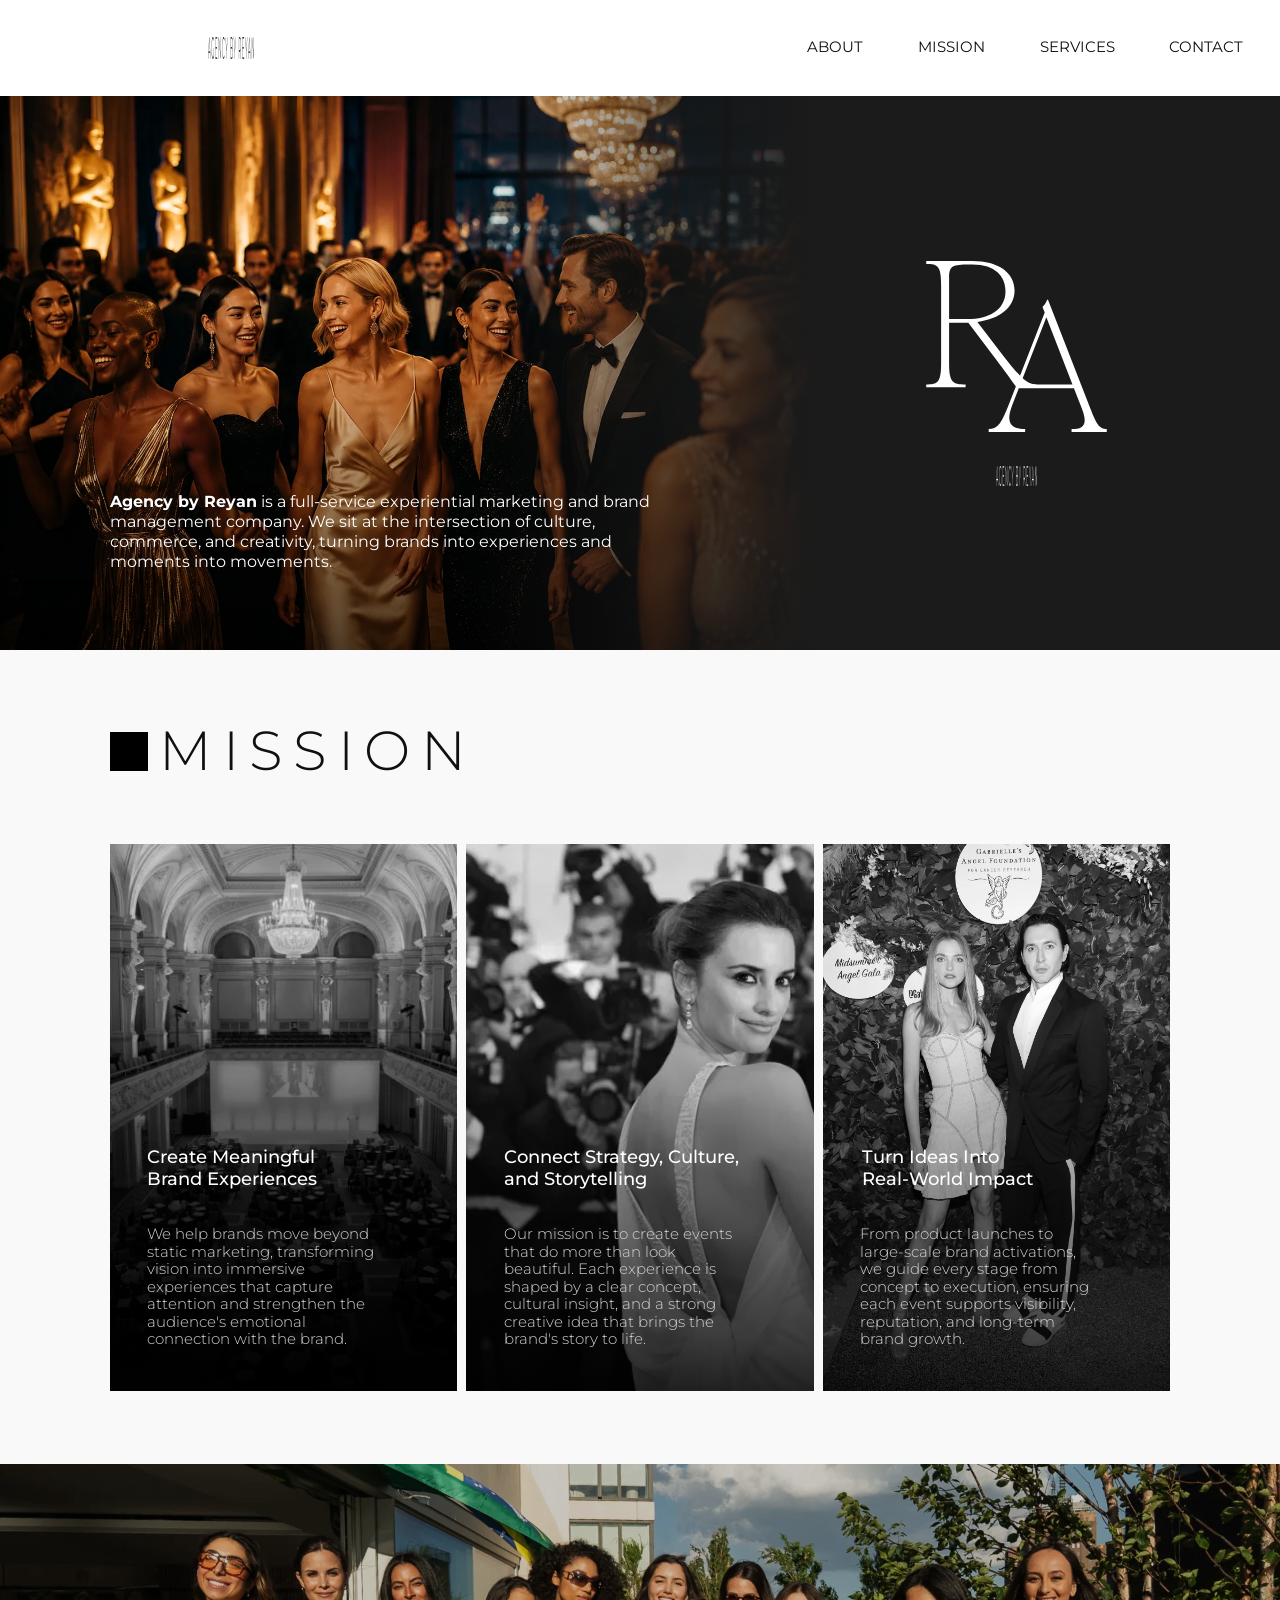
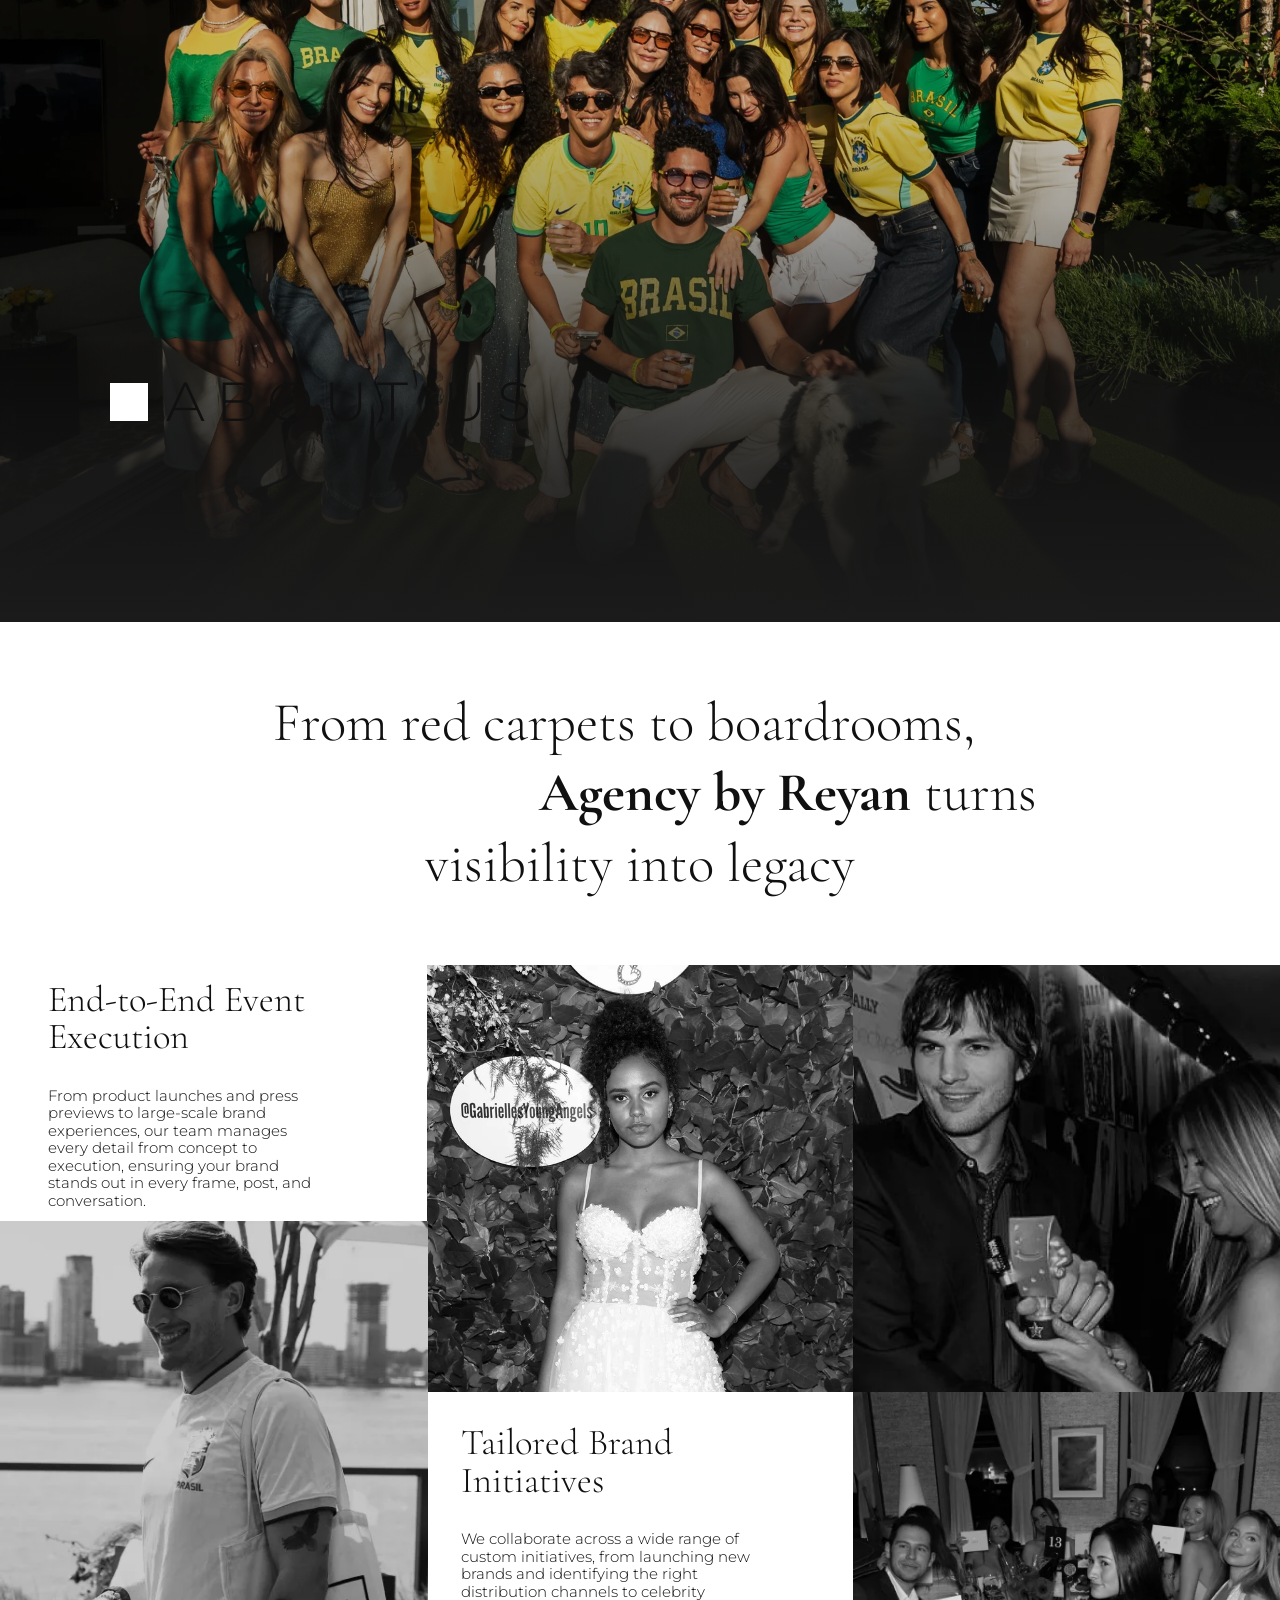
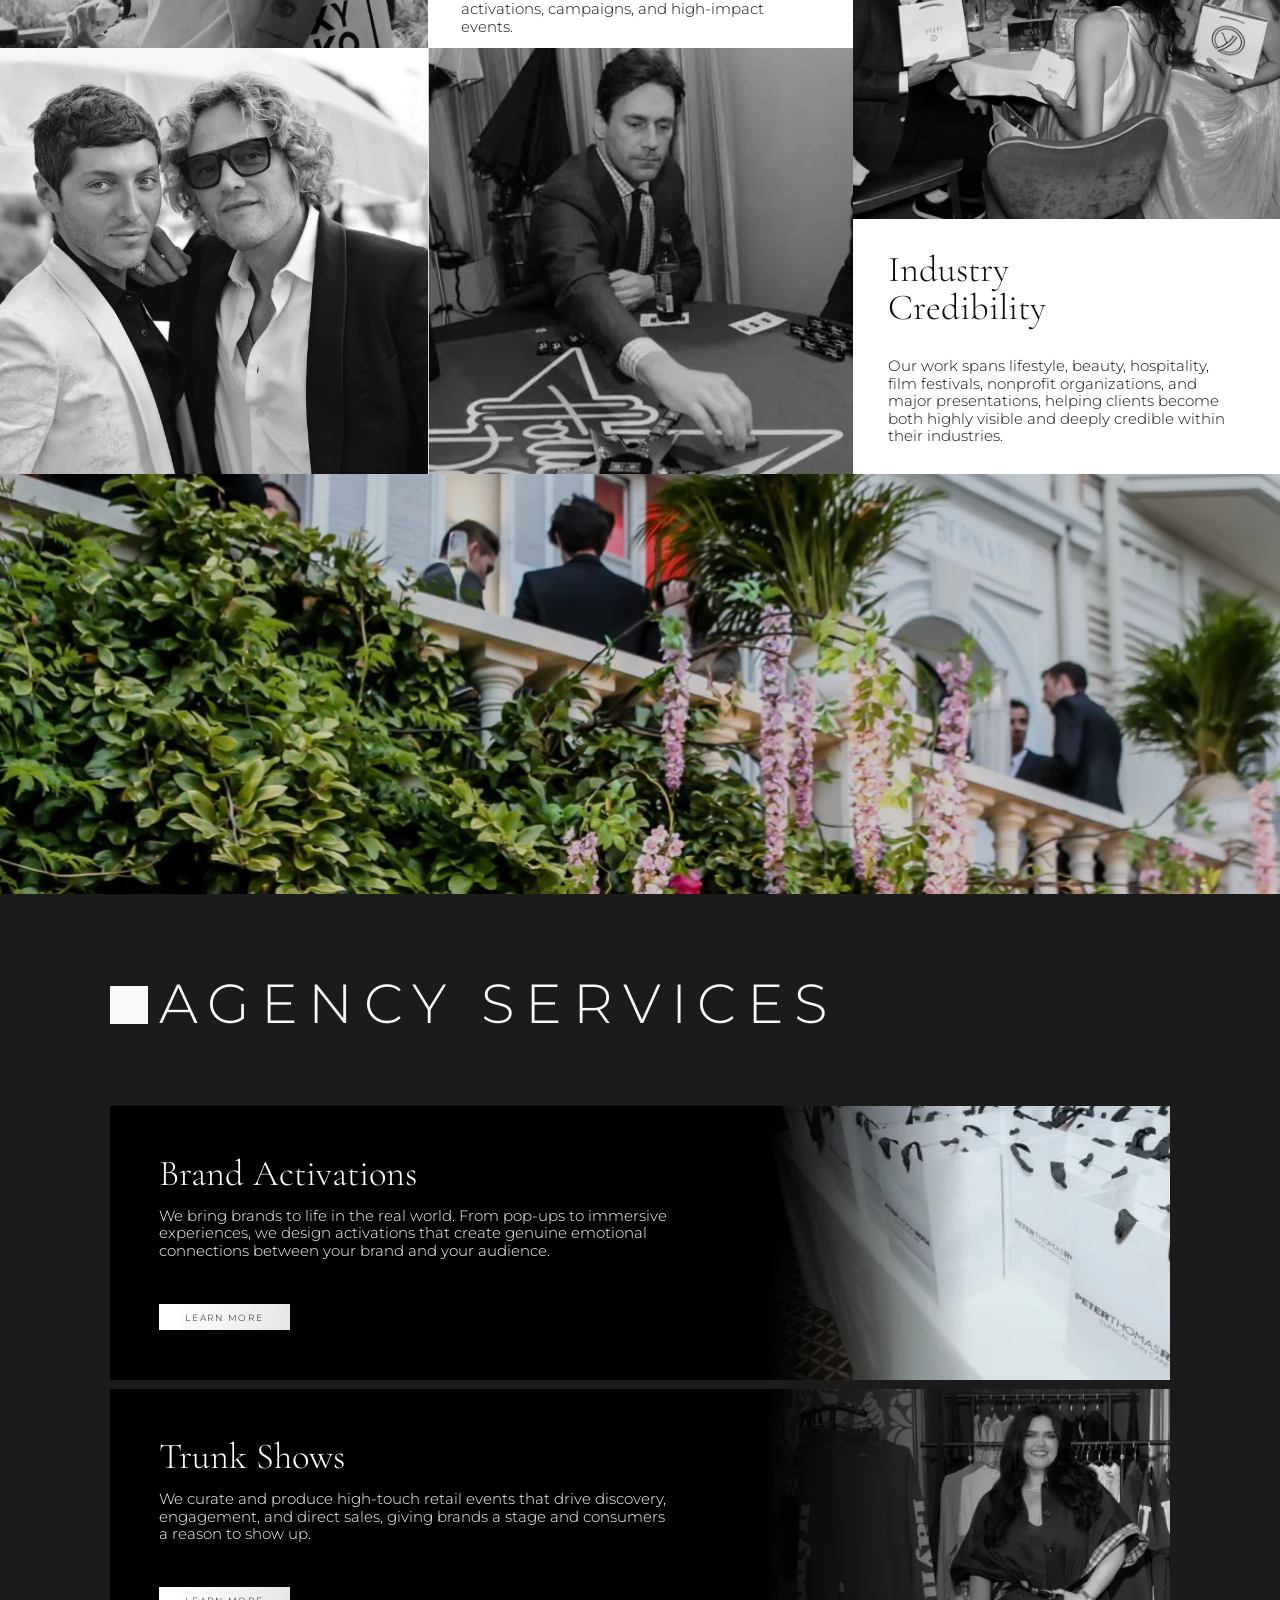
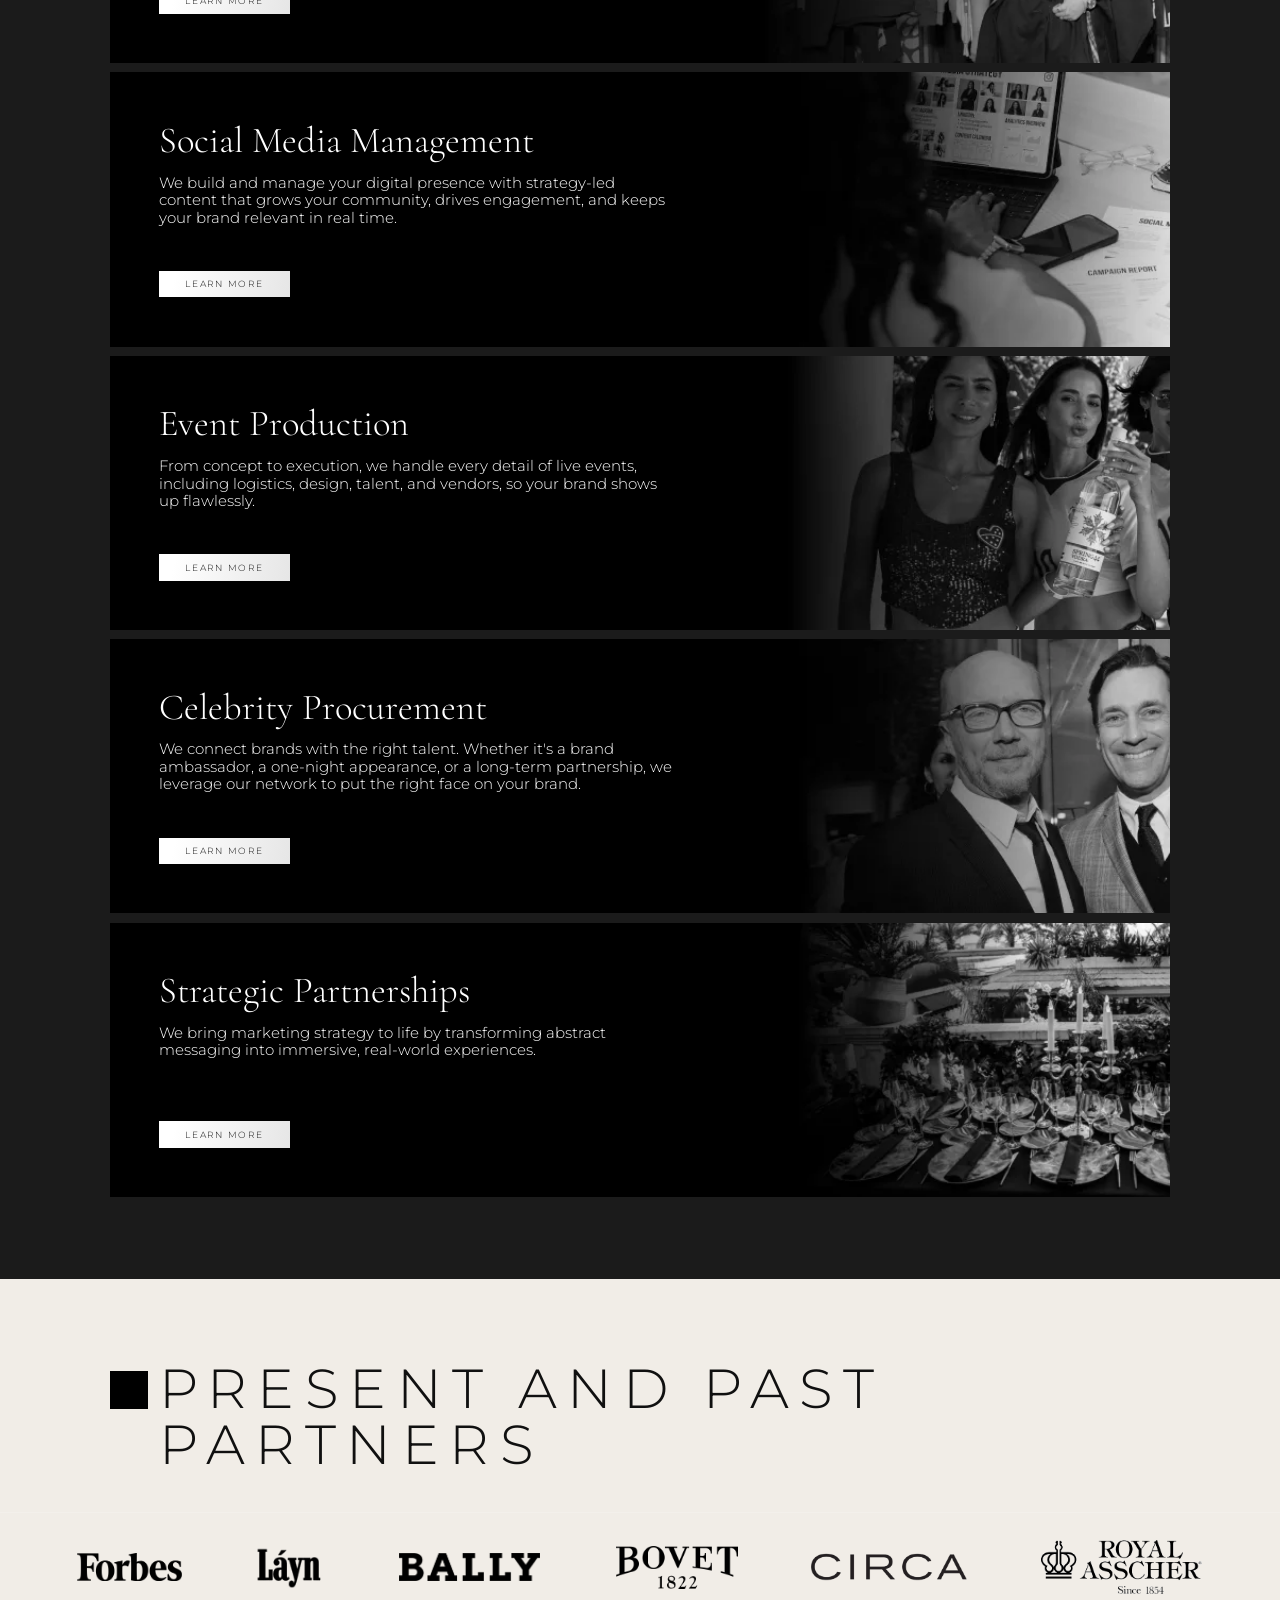
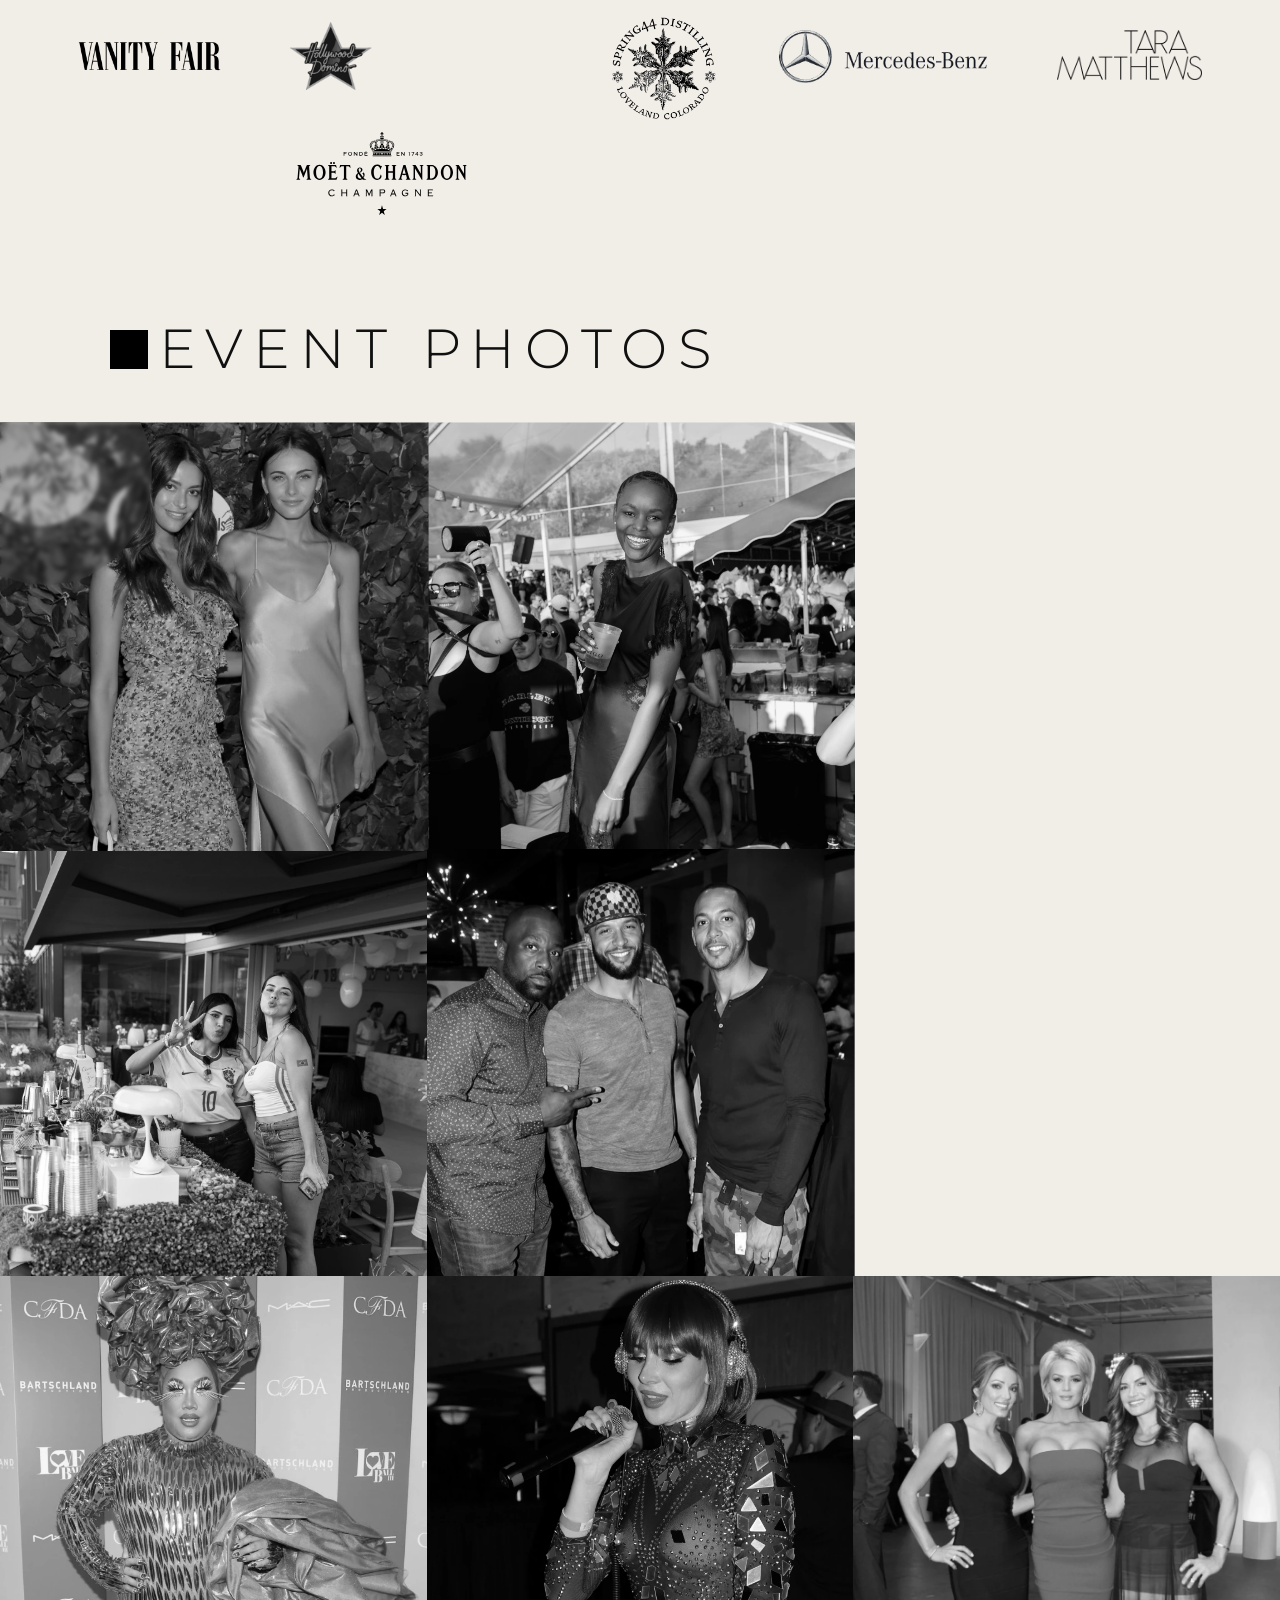
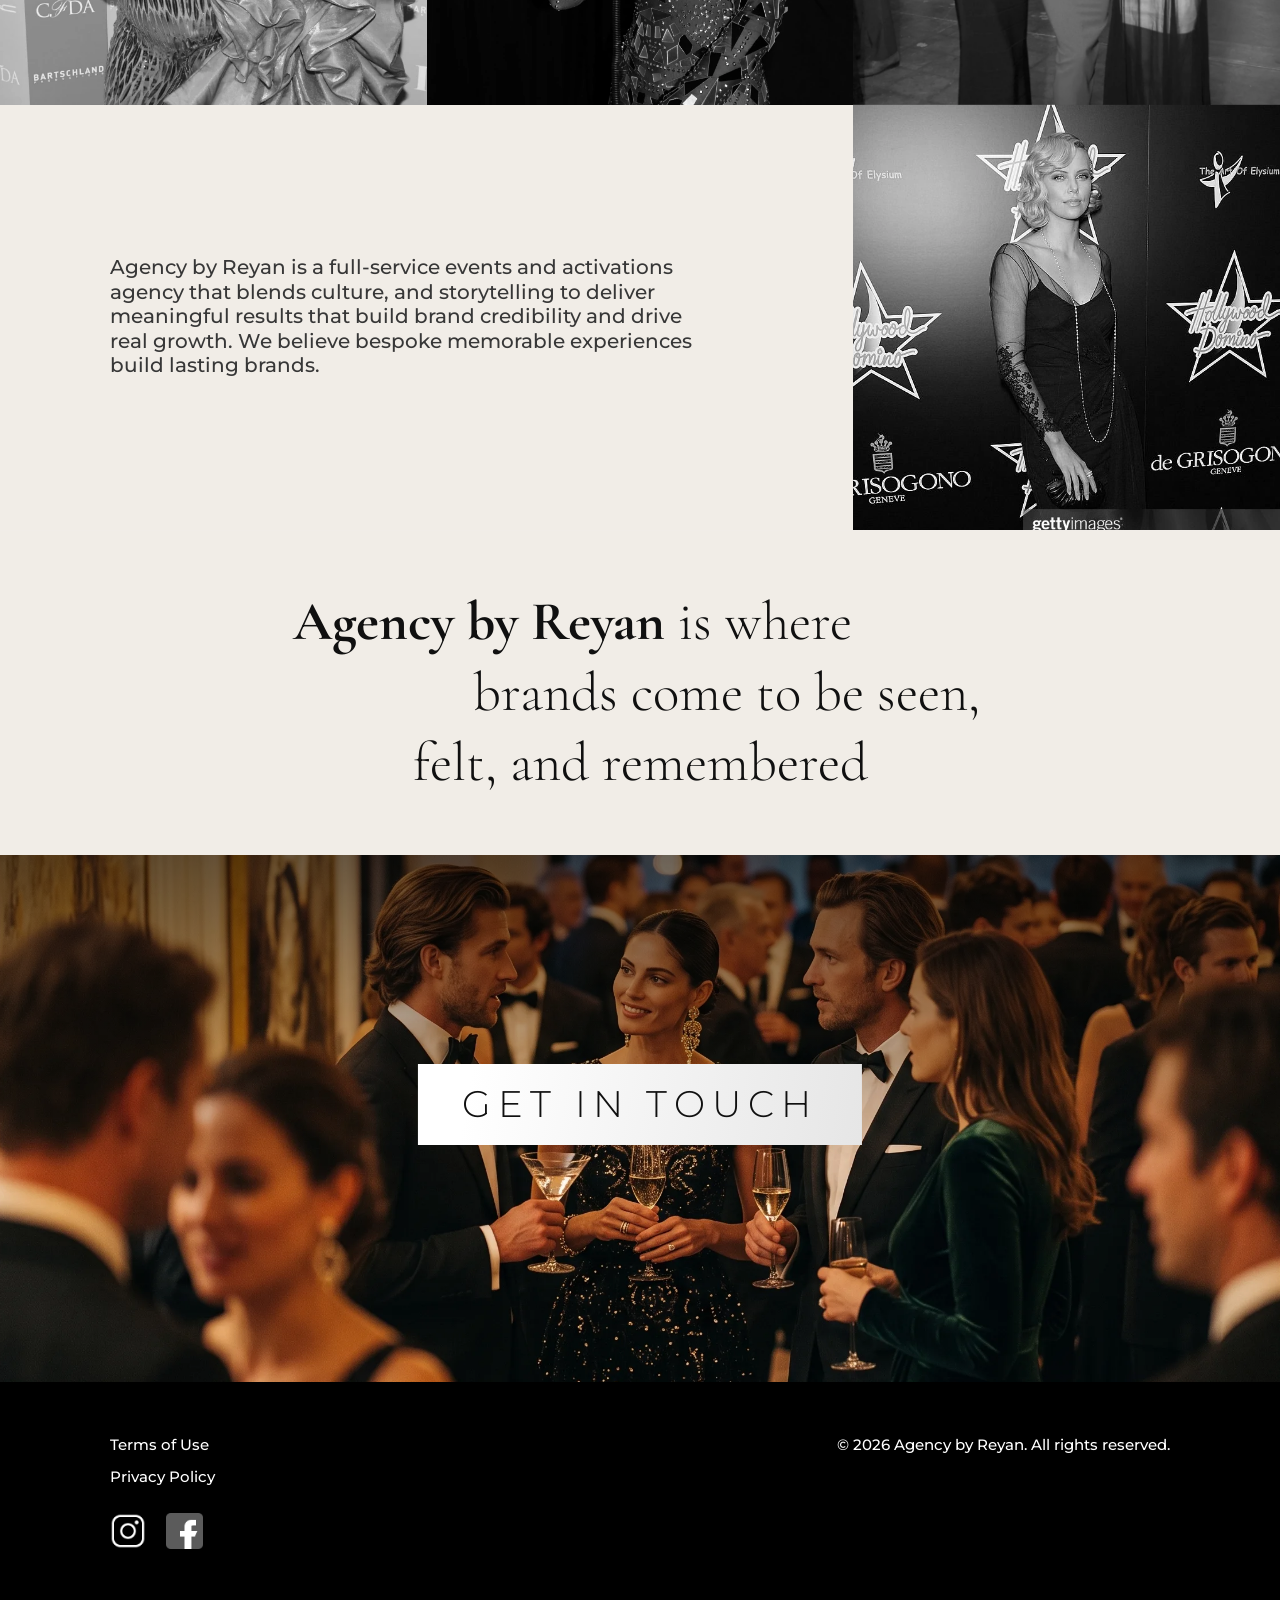
==== commit de9f38ad: "edits - desk and mob" ====
--- a/index.html
+++ b/index.html
@@ -85,11 +85,13 @@
       <h2 class="section-title">ABOUT US</h2>
       <span class="title-block"></span>
       <div class="about-grid">
-        <div>
+        <div class="about-copy">
           <p class="about-p1">Agency by Reyan is a full-service events and activations agency that blends culture and storytelling to deliver meaningful results that build brand credibility and drive real growth. We believe bespoke memorable experiences build lasting brands.</p>
           <p class="about-p2">Our approach goes beyond logistics. We design experiences that tell your story, blending strategy, creativity, and cultural insight, to ensure every event feels purposeful, elevated, and unforgettable.</p>
         </div>
-        <img src="assets/about_wide.jpg" alt="Guests at an Agency by Reyan event" loading="lazy" decoding="async" />
+        <div class="about-photo-frame">
+          <img src="assets/about_figma.webp" alt="Guests at an Agency by Reyan event" loading="lazy" decoding="async" />
+        </div>
       </div>
     </section>
 
--- a/styles.css
+++ b/styles.css
@@ -15,6 +15,13 @@
   body .hero-media::after { background: linear-gradient(180deg, rgba(141,141,141,0) 50%, #8d8d8d 100%); }
   body .about { width: 1400px; max-width: 100%; height: 829px; min-height: 829px; margin: 0 auto; padding: 0; overflow: hidden; background: #111; }
   body .about-grid img { inset: 0; width: 100%; height: 100%; object-position: center; }
+  body .about::after {
+    content: "";
+    position: absolute;
+    inset: 0;
+    background: linear-gradient(180deg, rgba(0, 0, 0, 0.02) 30%, rgba(0, 0, 0, 0.78) 100%);
+    pointer-events: none;
+  }
   body .about .section-title { position: absolute; left: 182px; top: 558px; padding: 0; }
   body .about .title-block { left: 120px; top: 568px; background: #fff; }
   body .about-p1 { left: 120px; top: 669px; width: 528px; color: #fff; font-weight: 400; }
@@ -76,232 +83,6 @@
   body .style168-text { display: block; padding: 32px 24px; font-size: 14px; line-height: 1.45; }
 }
 
-/* 2026 Figma refresh */
-@media (min-width: 768px) {
-  .hero {
-    background: #8d8d8d;
-  }
-
-  .hero .logo-wordmark,
-  .hero-mark,
-  .hero-word {
-    filter: invert(1);
-  }
-
-  .hero-nav a {
-    color: #fff;
-  }
-
-  .hero-media {
-    width: 890px;
-  }
-
-  .hero-media::after {
-    background: linear-gradient(180deg, rgba(141,141,141,0) 50%, #8d8d8d 100%);
-  }
-
-  .about {
-    width: 1400px;
-    max-width: 100%;
-    height: 829px;
-    min-height: 829px;
-    margin: 0 auto;
-    padding: 0;
-    color: #fff;
-    overflow: hidden;
-    background: #111;
-  }
-
-  .about-grid img {
-    inset: 0;
-    width: 100%;
-    height: 100%;
-    object-position: center;
-  }
-
-  .about::after {
-    content: "";
-    position: absolute;
-    inset: 0;
-    background: linear-gradient(180deg, rgba(0,0,0,0.02) 30%, rgba(0,0,0,.78) 100%);
-    pointer-events: none;
-  }
-
-  .about .section-title,
-  .about .title-block,
-  .about-p1,
-  .about-p2 {
-    z-index: 2;
-  }
-
-  .about .section-title { position: absolute; left: 182px; top: 558px; padding: 0; }
-  .about .title-block { left: 120px; top: 568px; background: #fff; }
-  .about-p1 { left: 120px; top: 669px; width: 528px; color: #fff; font-weight: 400; }
-  .about-p2 { left: 783px; top: 669px; width: 497px; color: #fff; }
-
-  .node212 {
-    height: 375px;
-  }
-
-  .node212 p:nth-child(1) { top: 80px; }
-  .node212 p:nth-child(2) { top: 157px; }
-  .node212 p:nth-child(3) { top: 234px; }
-
-  .bento131 {
-    height: 1673px;
-  }
-
-  .bento131 img {
-    width: 467px;
-    height: 467px;
-  }
-
-  .bento131 > :nth-child(1) { left: 52px; top: 18px; }
-  .bento131 > :nth-child(2) { left: 467px; top: 0; }
-  .bento131 > :nth-child(3) { left: 933px; top: 0; }
-  .bento131 > :nth-child(4) { left: 0; top: 280px; }
-  .bento131 > :nth-child(5) { left: 504px; top: 503px; }
-  .bento131 > :nth-child(6) { left: 933px; top: 467px; }
-  .bento131 > :nth-child(7) { left: 0; top: 747px; }
-  .bento131 > :nth-child(8) { left: 467px; top: 747px; }
-  .bento131 > :nth-child(9) { left: 971px; top: 970px; }
-  .bento131 img.bento-wide { left: -1px; top: 1214px; height: 459px; }
-
-  .services {
-    padding: 90px 120px;
-    background: #8d8d8d;
-  }
-
-  .partners-heading {
-    height: 255px;
-    margin-top: 0;
-    padding-top: 90px;
-    align-items: flex-start;
-  }
-
-  .partners-heading .section-title {
-    max-width: 1085px;
-    line-height: 1.02;
-  }
-
-  .logos220 {
-    height: 397px;
-    display: grid;
-    grid-template-columns: repeat(5, 1fr);
-    grid-template-rows: repeat(3, 1fr);
-    gap: 0;
-    padding: 22px 70px 38px;
-    align-items: center;
-    justify-items: center;
-  }
-
-  .logos220 img {
-    position: static !important;
-    width: auto !important;
-    height: auto !important;
-    max-width: 170px;
-    max-height: 74px;
-    object-fit: contain !important;
-  }
-
-  .logos220 img:nth-child(7),
-  .logos220 img:nth-child(12),
-  .logos220 img:nth-child(16) { display: none; }
-
-  .gallery-heading {
-    height: 161px;
-    margin-top: 0;
-    padding-top: 50px;
-    align-items: flex-start;
-  }
-
-  .style168 {
-    height: 1868px;
-    margin-top: 0;
-  }
-
-  .style168-grid {
-    display: grid;
-    grid-template-columns: repeat(3, 1fr);
-    grid-template-rows: repeat(4, 467px);
-  }
-
-  .style168-grid picture { display: block; }
-  .style168-grid img,
-  .style168-grid picture img {
-    position: static !important;
-    width: 100% !important;
-    height: 467px !important;
-    object-fit: cover;
-  }
-
-  .style168-grid > :nth-child(10) { grid-column: 3; grid-row: 4; }
-
-  .style168-text {
-    left: 120px;
-    top: 1567px;
-    width: 661px;
-    font-size: 22px;
-    line-height: 1.22;
-  }
-}
-
-@media (max-width: 767px) {
-  .hero { background: #8d8d8d; }
-  .hero-nav .logo-wordmark { filter: invert(1); }
-  .menu-toggle img { filter: invert(1); }
-  .hero-nav nav { background: #8d8d8d; }
-  .hero-nav a { color: #fff; }
-
-  .hero-media::after {
-    background: linear-gradient(180deg, rgba(141,141,141,0) 42%, #8d8d8d 100%);
-  }
-
-  .hero-text,
-  .hero-copy { background: #8d8d8d; }
-
-  .about {
-    padding: 0;
-    min-height: 640px;
-    color: #fff;
-    overflow: hidden;
-  }
-
-  .about-grid { display: contents; }
-  .about-grid img { position: absolute; inset: 0; width: 100%; height: 100%; margin: 0; object-fit: cover; }
-  .about::after { content: ""; position: absolute; inset: 0; background: linear-gradient(180deg, rgba(0,0,0,.05) 24%, rgba(0,0,0,.84) 100%); }
-  .about .section-title { position: absolute; z-index: 2; left: 24px; top: 360px; color: #fff; }
-  .about .section-title::before { background: #fff; }
-  .about-grid > div { position: absolute; z-index: 2; left: 24px; right: 24px; bottom: 28px; width: auto; display: grid; grid-template-columns: 1fr 1fr; gap: 22px; }
-  .about-p1, .about-p2 { margin: 0; color: #fff; font-size: 12px; line-height: 1.35; }
-
-  .node212 { padding-top: 38px; padding-bottom: 38px; }
-  .bento131 { gap: 0; }
-  .bento131 > * { margin-top: 0 !important; }
-  .services { background: #8d8d8d; }
-
-  .partners-heading { padding-top: 58px; background: #fff; }
-  .partners-heading .section-title { white-space: normal; font-size: clamp(23px, 7vw, 32px); }
-
-  .logos220 {
-    height: auto;
-    aspect-ratio: auto;
-    padding: 44px 24px 58px;
-    display: grid;
-    grid-template-columns: repeat(3, 1fr);
-    gap: 34px 18px;
-  }
-  .logos220 img { position: static !important; width: auto !important; height: auto !important; max-width: 100% !important; max-height: 58px !important; }
-  .logos220 img:nth-child(7), .logos220 img:nth-child(12), .logos220 img:nth-child(16) { display: none; }
-
-  .gallery-heading { margin-top: 0; padding-top: 44px; padding-bottom: 32px; }
-  .style168 { margin-top: 0; }
-  .style168-grid { gap: 0; }
-  .style168-grid > :nth-child(3), .style168-grid > :nth-child(4), .style168-grid > :nth-child(7) { grid-column: auto; }
-  .style168-grid > :nth-child(10) { display: block; grid-column: 2; }
-  .style168-text { display: block; padding: 32px 24px; font-size: 14px; line-height: 1.45; }
-}
-
 * {
   box-sizing: border-box;
 }
@@ -3161,10 +2942,6 @@
   background-color: #f1ede7;
 }
 
-.logos220 img {
-  mix-blend-mode: multiply;
-}
-
 @media (min-width: 768px) {
   body .logos220 img:nth-child(14) {
     top: 160px;
@@ -3230,6 +3007,7 @@
 
 /* Fluid desktop canvases: full-bleed on laptops, centered on ultrawide screens. */
 @media (min-width: 1400px) {
+  body .hero,
   body .about,
   body .bento131,
   body .style168 {
@@ -3268,11 +3046,16 @@
 }
 
 @media (min-width: 1729px) {
+  body .hero,
   body .about,
   body .bento131,
   body .style168 {
     margin-right: auto;
     margin-left: auto;
+  }
+
+  body .hero-media {
+    left: 0;
   }
 }
 
@@ -3305,6 +3088,14 @@
   body .about-p2 {
     font-size: 12px;
     line-height: 1.4;
+  }
+}
+
+/* Keep event_10 inside its existing desktop cell without moving the gallery. */
+@media (min-width: 768px) {
+  body .style168-grid > img:nth-child(10) {
+    clip-path: none;
+    transform: translateY(2px);
   }
 }
 
@@ -3385,3 +3176,492 @@
     outline: 0;
   }
 }
+
+/* Keep the bento_150 tile inside its existing slot without altering the grid. */
+@media (min-width: 768px) {
+  body .bento131 > img:nth-child(8) {
+    clip-path: inset(0 2px);
+  }
+}
+
+/* Final mobile refinements: hero, About, partner marks and gallery heading. */
+body .logos220 > img:nth-child(2) {
+  mix-blend-mode: multiply;
+}
+
+@media (max-width: 767px) {
+  body .hero {
+    padding-top: 20px;
+  }
+
+  body .hero-media {
+    width: 100vw !important;
+    max-width: none;
+    margin-top: 0;
+    margin-right: calc(50% - 50vw);
+    margin-left: calc(50% - 50vw);
+    justify-self: stretch;
+  }
+
+  body .hero-media img {
+    width: 100%;
+    object-fit: cover;
+  }
+
+  body .hero-media::after {
+    background: linear-gradient(
+      180deg,
+      rgba(27, 27, 27, 0) 38%,
+      rgba(27, 27, 27, 0.18) 58%,
+      rgba(27, 27, 27, 0.72) 82%,
+      #1b1b1b 100%
+    );
+  }
+
+  body .about .section-title::before {
+    background: #fff;
+  }
+
+  body .about-grid {
+    margin-top: 24px;
+  }
+
+  body .gallery-heading {
+    align-items: center;
+  }
+
+  body .gallery-heading .title-block {
+    margin-top: 0;
+    align-self: center;
+  }
+
+  body .logos220 > img:nth-child(13) {
+    width: 100% !important;
+    max-width: 118px !important;
+    height: auto !important;
+    aspect-ratio: 301 / 129.63;
+  }
+
+  body .logos220 > img:nth-child(2) {
+    display: block !important;
+    width: auto !important;
+    height: auto !important;
+    max-width: 84px !important;
+    max-height: 51px !important;
+  }
+
+}
+
+@media (max-width: 520px) {
+  body .about {
+    min-height: 740px;
+  }
+
+  body .about-grid img {
+    width: calc(100% + 80px);
+    margin-left: -40px;
+  }
+
+  body .about-grid > div {
+    bottom: 44px;
+  }
+}
+
+/* Exact desktop About photo crop and angle from Figma node 151:1422. */
+@media (min-width: 768px) {
+  body .about-grid img {
+    content: url("assets/about_figma.webp");
+    z-index: 0;
+    inset: auto;
+    left: 51.43%;
+    top: 37%;
+    width: 120.74%;
+    height: 136.2%;
+    max-width: none;
+    object-fit: cover;
+    object-position: center;
+    transform: translate(-50%, -50%) rotate(-2.83deg);
+    transform-origin: center;
+  }
+
+  body .about-grid::after {
+    content: "";
+    position: absolute;
+    z-index: 1;
+    inset: 0;
+    pointer-events: none;
+    background:
+      linear-gradient(180deg, rgba(27, 27, 27, 0) 45.6%, #1b1b1b 100%),
+      rgba(0, 0, 0, 0.2);
+  }
+
+  body .about .section-title,
+  body .about .title-block,
+  body .about-grid > div {
+    z-index: 2;
+  }
+}
+
+/* The desktop image remains a direct visual child; mobile gets Figma's real mask. */
+body .about-photo-frame {
+  display: contents;
+}
+
+@media (max-width: 520px) {
+  body .about-grid::before,
+  body .about-grid::after {
+    content: none;
+  }
+
+  body .about-grid > .about-photo-frame {
+    position: absolute;
+    z-index: 0;
+    top: calc(100vw * 423 / 402);
+    left: 0;
+    display: block;
+    width: 100%;
+    height: calc(100vw * 371 / 402);
+    overflow: hidden;
+  }
+
+  body .about-photo-frame img {
+    content: url("assets/about_figma.webp");
+    position: absolute;
+    z-index: 0;
+    inset: auto;
+    top: calc(100vw * -40 / 402);
+    left: calc(100vw * -108 / 402);
+    width: calc(100vw * 615.377 / 402);
+    height: calc(100vw * 411.053 / 402);
+    max-width: none;
+    margin: 0;
+    object-fit: cover;
+    object-position: center;
+    transform: rotate(-1.82deg);
+    transform-origin: center;
+  }
+
+  body .about-photo-frame::before,
+  body .about-photo-frame::after {
+    content: "";
+    position: absolute;
+    right: 0;
+    left: 0;
+    pointer-events: none;
+  }
+
+  body .about-photo-frame::before {
+    z-index: 2;
+    top: 0;
+    height: calc(100vw * 154 / 402);
+    background: linear-gradient(180deg, #1b1b1b 0%, rgba(27, 27, 27, 0) 100%);
+  }
+
+  body .about-photo-frame::after {
+    z-index: 1;
+    inset-block: 0;
+    background: rgba(0, 0, 0, 0.2);
+  }
+}
+
+@media (max-width: 520px) {
+  body .about-grid::before,
+  body .about-grid::after {
+    content: none !important;
+  }
+}
+
+/* Exact desktop crop for the wide bento image from Figma node 151:222. */
+@media (min-width: 768px) {
+  body .bento131 > img.bento-wide {
+    content: url("assets/bento_154_figma.webp");
+    object-fit: cover;
+    object-position: center 23.75%;
+    filter: brightness(0.8);
+  }
+}
+
+/* Exact desktop treatment for event_01 from Figma node 159:71. */
+@media (min-width: 768px) {
+  body .style168-grid > img:nth-child(1) {
+    z-index: 1;
+    object-fit: cover;
+    object-position: center 42.43%;
+    clip-path: inset(10.22%);
+    transform: scale(1.2574);
+    transform-origin: center;
+    filter: brightness(0.8);
+  }
+
+  body .style168-grid::before {
+    content: "";
+    position: absolute;
+    z-index: 2;
+    top: -67px;
+    left: -68px;
+    width: 234px;
+    height: 245px;
+    border-radius: 50%;
+    pointer-events: none;
+    background: linear-gradient(143deg, rgba(88, 88, 88, 0.6), rgba(88, 88, 88, 0));
+    backdrop-filter: blur(2.27px);
+    -webkit-backdrop-filter: blur(2.27px);
+  }
+}
+
+/* Keep faces visible in the requested desktop gallery cells. */
+@media (min-width: 768px) {
+  body .style168-grid > img:nth-child(1) {
+    object-position: center 30%;
+  }
+
+  body .style168-grid > img:nth-child(3),
+  body .style168-grid > img:nth-child(5),
+  body .style168-grid > img:nth-child(6) {
+    object-position: center top;
+  }
+}
+
+/* Exact desktop CTA image geometry from Figma node 151:1371. */
+@media (min-width: 768px) {
+  body .cta1318 {
+    height: 577px;
+  }
+
+  body .cta1318-button {
+    top: 229px;
+    transform: translateX(-50%);
+  }
+
+  body .cta1318-bg > img:nth-child(2) {
+    inset: auto;
+    left: 50%;
+    top: -355px;
+    width: max(107.57%, 1506px);
+    height: 1124px;
+    max-width: none;
+    object-fit: cover;
+    object-position: center;
+    transform: translateX(-50%);
+  }
+}
+
+/* New mobile About composition from Figma node 31:5496. */
+@media (max-width: 520px) {
+  body .about {
+    position: relative;
+    width: 100%;
+    height: calc(100vw * 794 / 402);
+    min-height: 740px;
+    max-height: none;
+    padding: 0;
+    overflow: hidden;
+    background: #1b1b1b;
+  }
+
+  body .about .section-title {
+    position: absolute;
+    z-index: 3;
+    top: calc(100vw * 30 / 402);
+    left: calc(100vw * 30 / 402);
+    min-height: 30px;
+    margin: 0;
+    padding: 0;
+    gap: 10px;
+    color: #f9f9f9;
+    font-size: 30px;
+    font-weight: 300;
+    line-height: 1.02;
+    letter-spacing: 5.7px;
+  }
+
+  body .about .section-title::before {
+    width: 21px;
+    height: 21px;
+    flex: 0 0 21px;
+    background: #f9f9f9;
+  }
+
+  body .about-grid {
+    position: static;
+    display: block;
+    margin: 0;
+    padding: 0;
+  }
+
+  body .about-grid > div {
+    position: absolute;
+    z-index: 3;
+    inset: auto;
+    top: calc(100vw * 99 / 402);
+    left: calc(100vw * 30 / 402);
+    display: block;
+    width: calc(100% - (100vw * 60 / 402));
+  }
+
+  body .about-p1,
+  body .about-p2 {
+    position: static;
+    width: auto;
+    margin: 0;
+    color: #f9f9f9;
+    font-size: 16px;
+    line-height: normal;
+  }
+
+  body .about-p1 {
+    max-width: 321px;
+    font-weight: 500;
+  }
+
+  body .about-p2 {
+    max-width: 332px;
+    margin-top: calc(100vw * 25 / 402);
+    font-weight: 300;
+  }
+
+  body .about-grid img {
+    content: url("assets/about_figma.webp");
+    position: absolute;
+    z-index: 0;
+    inset: auto;
+    top: calc(100vw * 423 / 402);
+    left: 50%;
+    width: 108%;
+    height: calc(100vw * 371 / 402);
+    max-width: none;
+    margin: 0;
+    object-fit: cover;
+    object-position: center;
+    transform: translateX(-50%) rotate(-1.82deg) scale(1.03);
+    transform-origin: center;
+  }
+
+  body .about-grid::before {
+    content: "";
+    position: absolute;
+    z-index: 1;
+    top: calc(100vw * 423 / 402);
+    left: 0;
+    width: 100%;
+    height: calc(100vw * 154 / 402);
+    pointer-events: none;
+    background: linear-gradient(180deg, #1b1b1b 0%, rgba(27, 27, 27, 0) 100%);
+  }
+
+  body .about-grid::after {
+    content: "";
+    position: absolute;
+    z-index: 1;
+    top: calc(100vw * 423 / 402);
+    right: 0;
+    bottom: 0;
+    left: 0;
+    pointer-events: none;
+    background: rgba(0, 0, 0, 0.2);
+  }
+
+  body .about-grid > .about-photo-frame > img {
+    top: calc(100vw * -40 / 402);
+    left: calc(100vw * -108 / 402);
+    width: calc(100vw * 615.377 / 402);
+    height: calc(100vw * 411.053 / 402);
+    transform: rotate(-1.82deg);
+  }
+
+  body .about::after {
+    content: none !important;
+    background: none !important;
+  }
+}
+
+/* Mobile bento photo selection from Figma node 31:5500; layout stays unchanged. */
+@media (max-width: 767px) {
+  body .bento131 > img:nth-child(4) {
+    content: url("assets/webp/bento_142.webp");
+  }
+
+  body .bento131 > img:nth-child(7) {
+    content: url("assets/webp/bento_138.webp");
+  }
+
+  body .bento131 > img:nth-child(8) {
+    content: url("assets/webp/bento_150.webp");
+  }
+
+  body .bento131 > img:nth-child(10) {
+    content: url("assets/bento_154_figma.webp");
+  }
+}
+
+@media (max-width: 767px) {
+  body .logos220 > img:nth-child(2) {
+    width: auto !important;
+    height: auto !important;
+    max-width: 62px !important;
+    max-height: 38px !important;
+  }
+
+  body .logos220 > img:nth-child(1),
+  body .logos220 > img:nth-child(2),
+  body .logos220 > img:nth-child(3) {
+    transform: translateY(-7px) !important;
+  }
+}
+
+/* Exact mobile Event Photos rhythm from Figma node 31:5426. */
+@media (max-width: 767px) {
+  body .style168,
+  body .style168-grid {
+    height: auto;
+  }
+
+  body .style168-grid {
+    display: grid;
+    grid-template-columns: repeat(2, minmax(0, 1fr));
+    grid-auto-flow: row;
+    gap: 0;
+    overflow: hidden;
+  }
+
+  body .style168-grid > img:nth-child(n) {
+    position: static !important;
+    inset: auto !important;
+    display: block;
+    width: calc(100% + 2px) !important;
+    height: auto !important;
+    margin: 0 -2px -2px 0;
+    aspect-ratio: 1 / 1;
+    object-fit: cover;
+    object-position: center 18%;
+    transform: none;
+    clip-path: none;
+    filter: brightness(0.8);
+  }
+
+  body .style168-grid > img:nth-child(1) { grid-column: 1; grid-row: 1; }
+  body .style168-grid > img:nth-child(2) { grid-column: 2; grid-row: 1; }
+  body .style168-grid > img:nth-child(3) { grid-column: 1 / -1; grid-row: 2; filter: brightness(0.9); }
+  body .style168-grid > img:nth-child(4) { grid-column: 1 / -1; grid-row: 3; }
+  body .style168-grid > img:nth-child(5) { grid-column: 1; grid-row: 4; }
+  body .style168-grid > img:nth-child(6) { grid-column: 2; grid-row: 4; }
+  body .style168-grid > img:nth-child(7) { grid-column: 1 / -1; grid-row: 5; }
+  body .style168-grid > img:nth-child(8) { grid-column: 1; grid-row: 6; }
+  body .style168-grid > img:nth-child(9) { grid-column: 2; grid-row: 6; }
+  body .style168-grid > img:nth-child(10) { display: none; }
+
+  body .style168-grid > img:nth-child(3),
+  body .style168-grid > img:nth-child(5),
+  body .style168-grid > img:nth-child(6) {
+    object-position: center top;
+  }
+
+  body .style168-grid > img:nth-child(1),
+  body .style168-grid > img:nth-child(2),
+  body .style168-grid > img:nth-child(5),
+  body .style168-grid > img:nth-child(6),
+  body .style168-grid > img:nth-child(8),
+  body .style168-grid > img:nth-child(9) {
+    min-width: calc(50vw + 2px);
+  }
+}
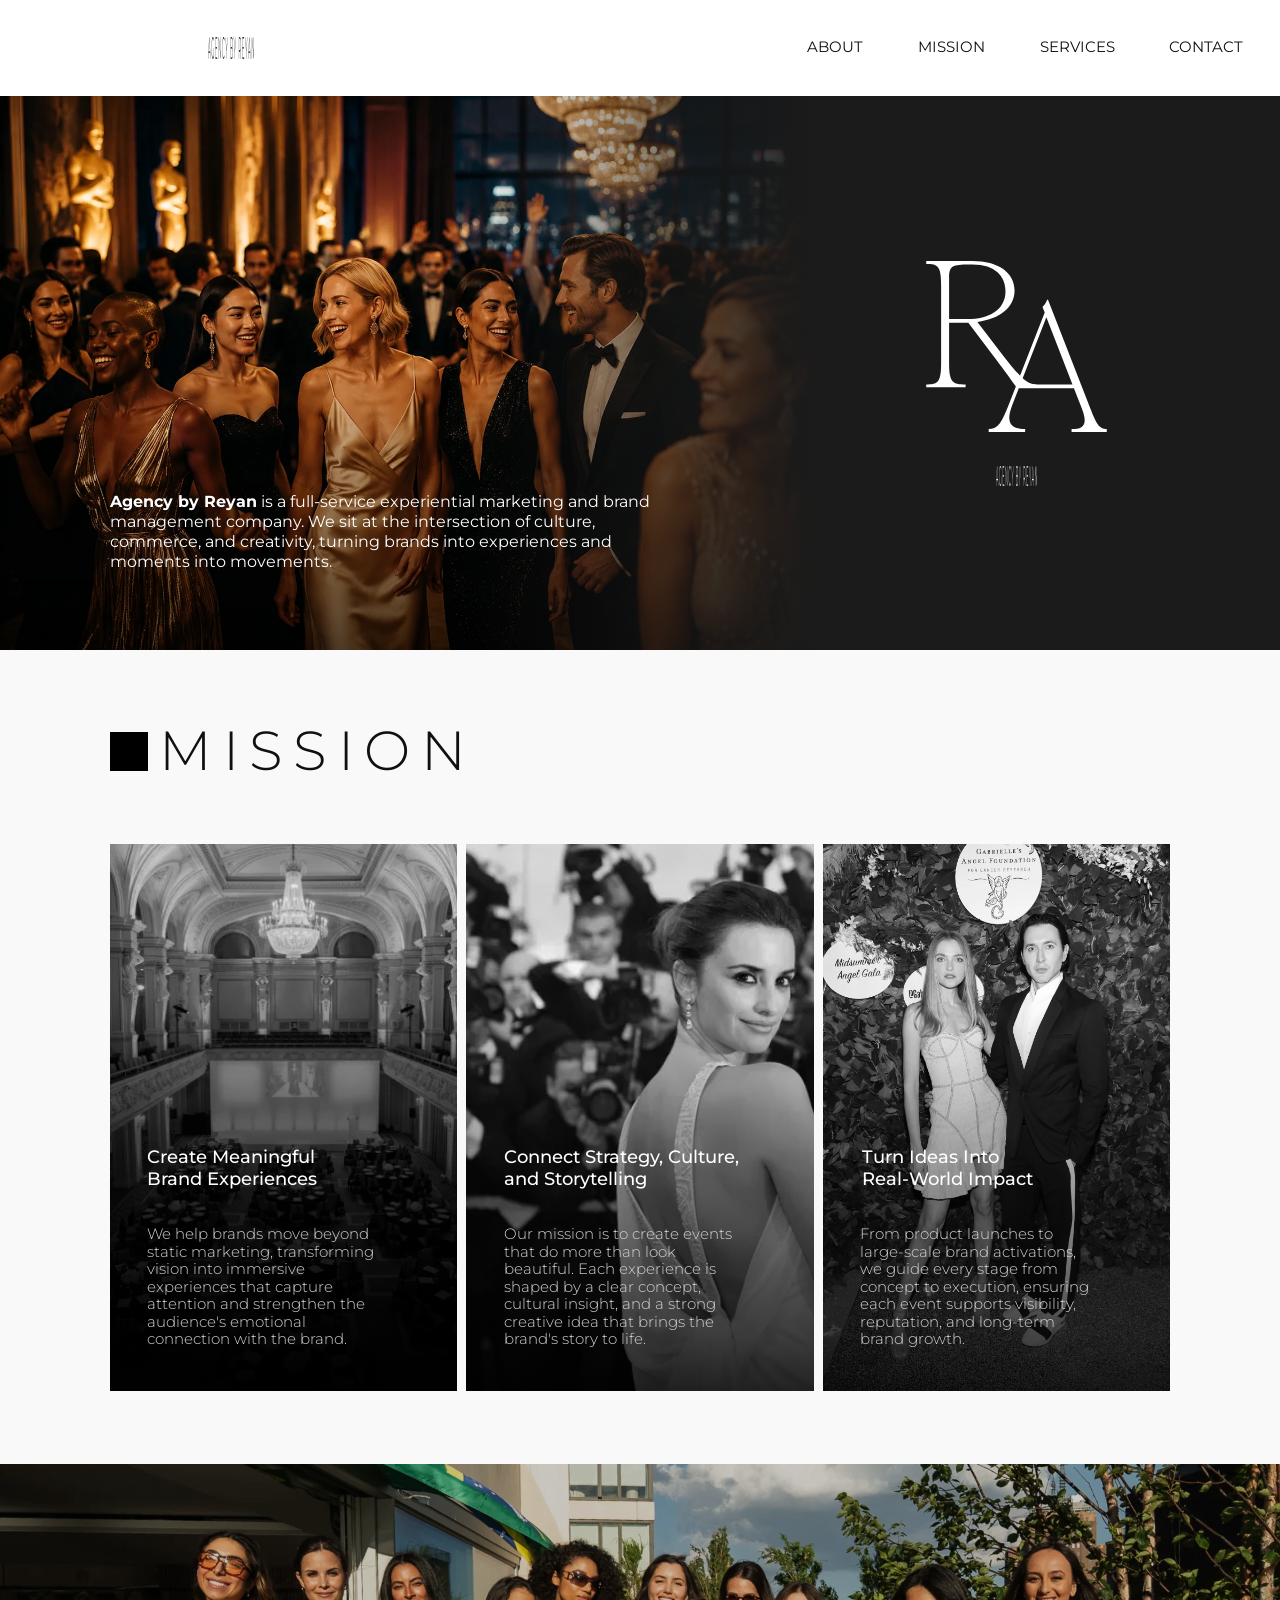
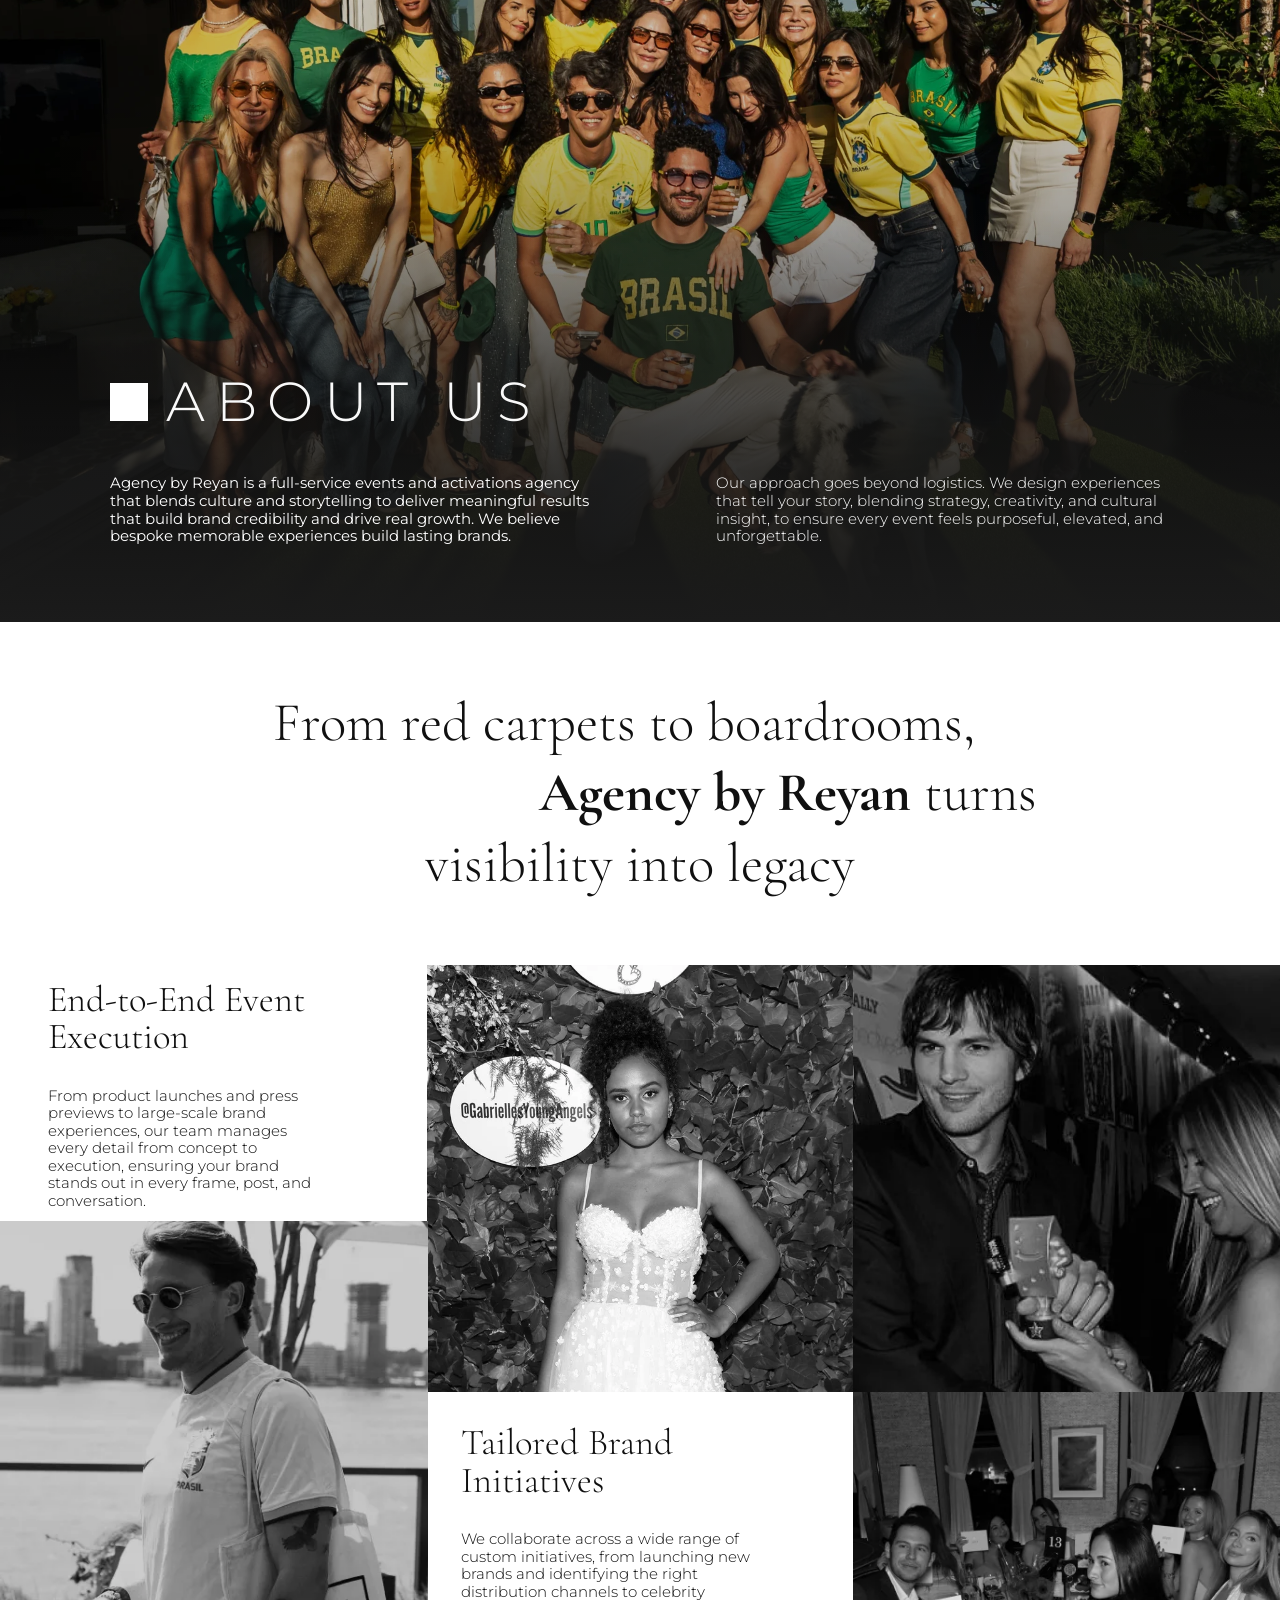
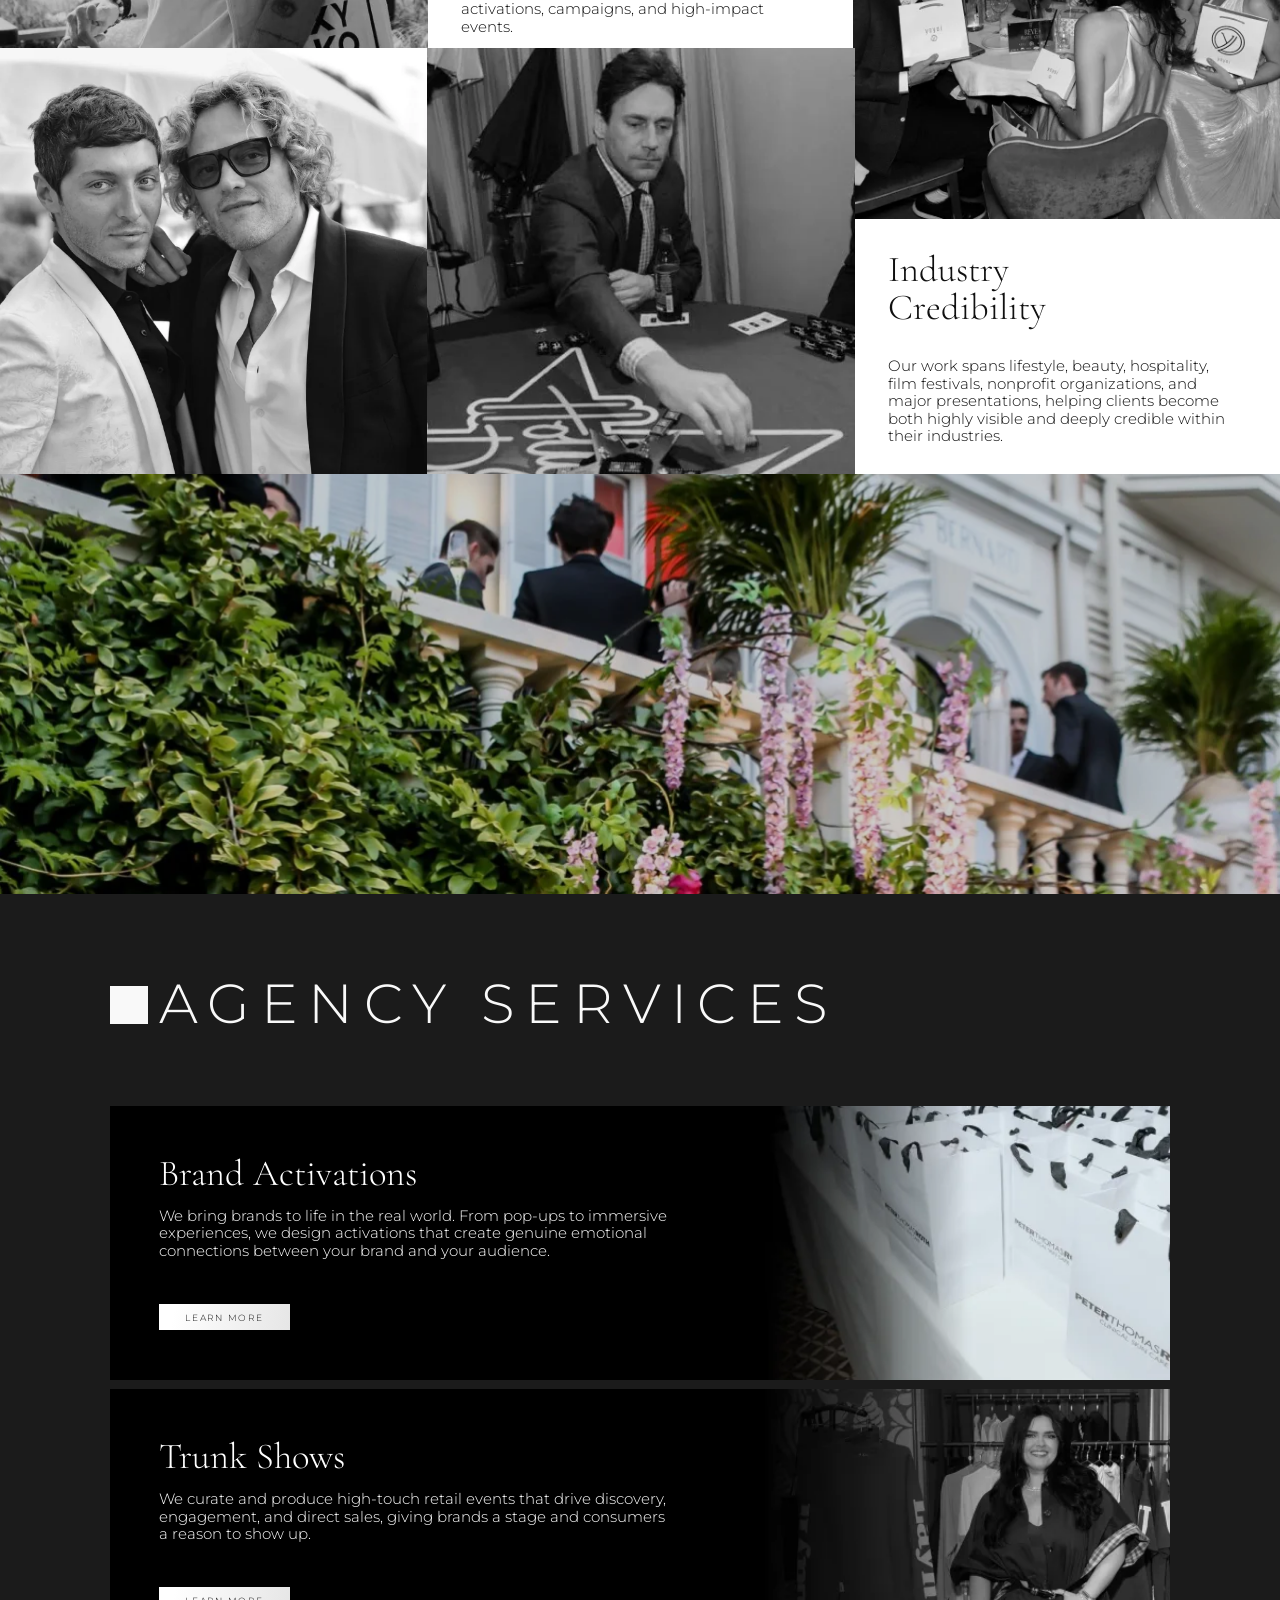
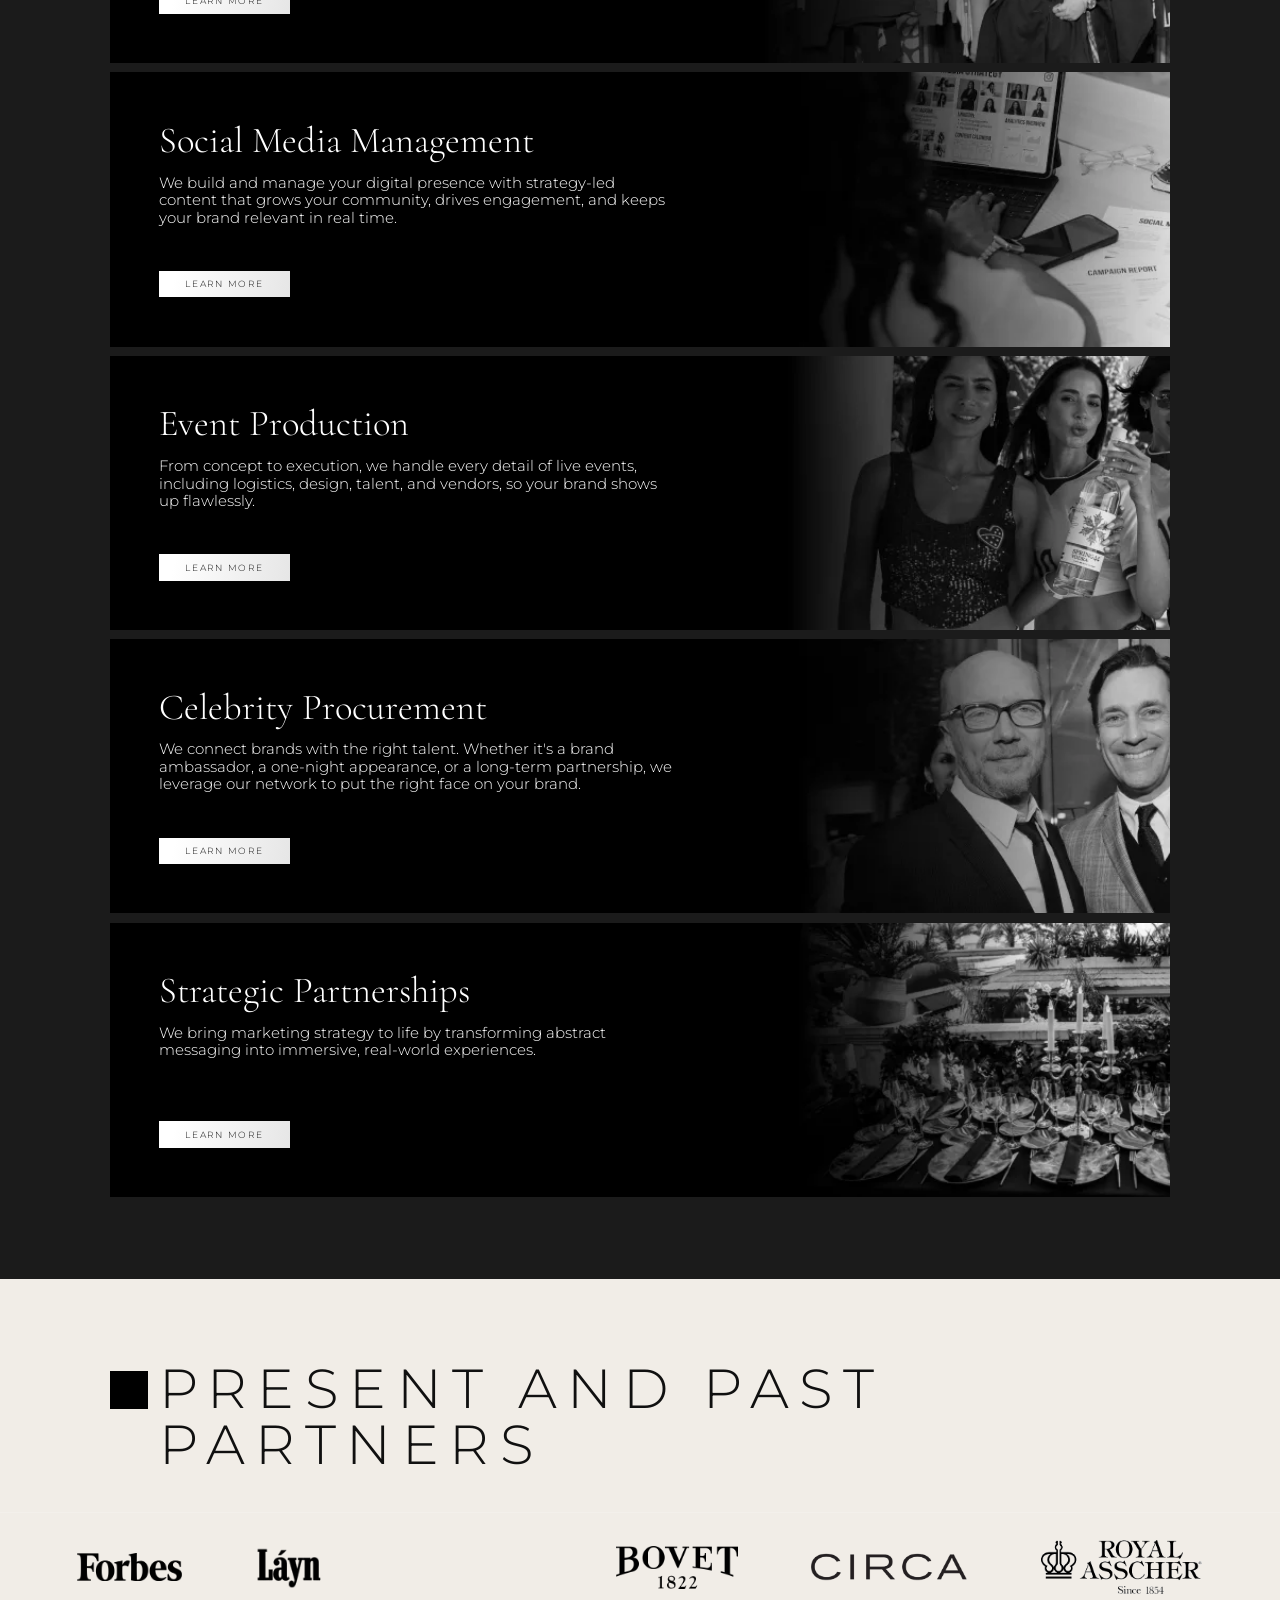
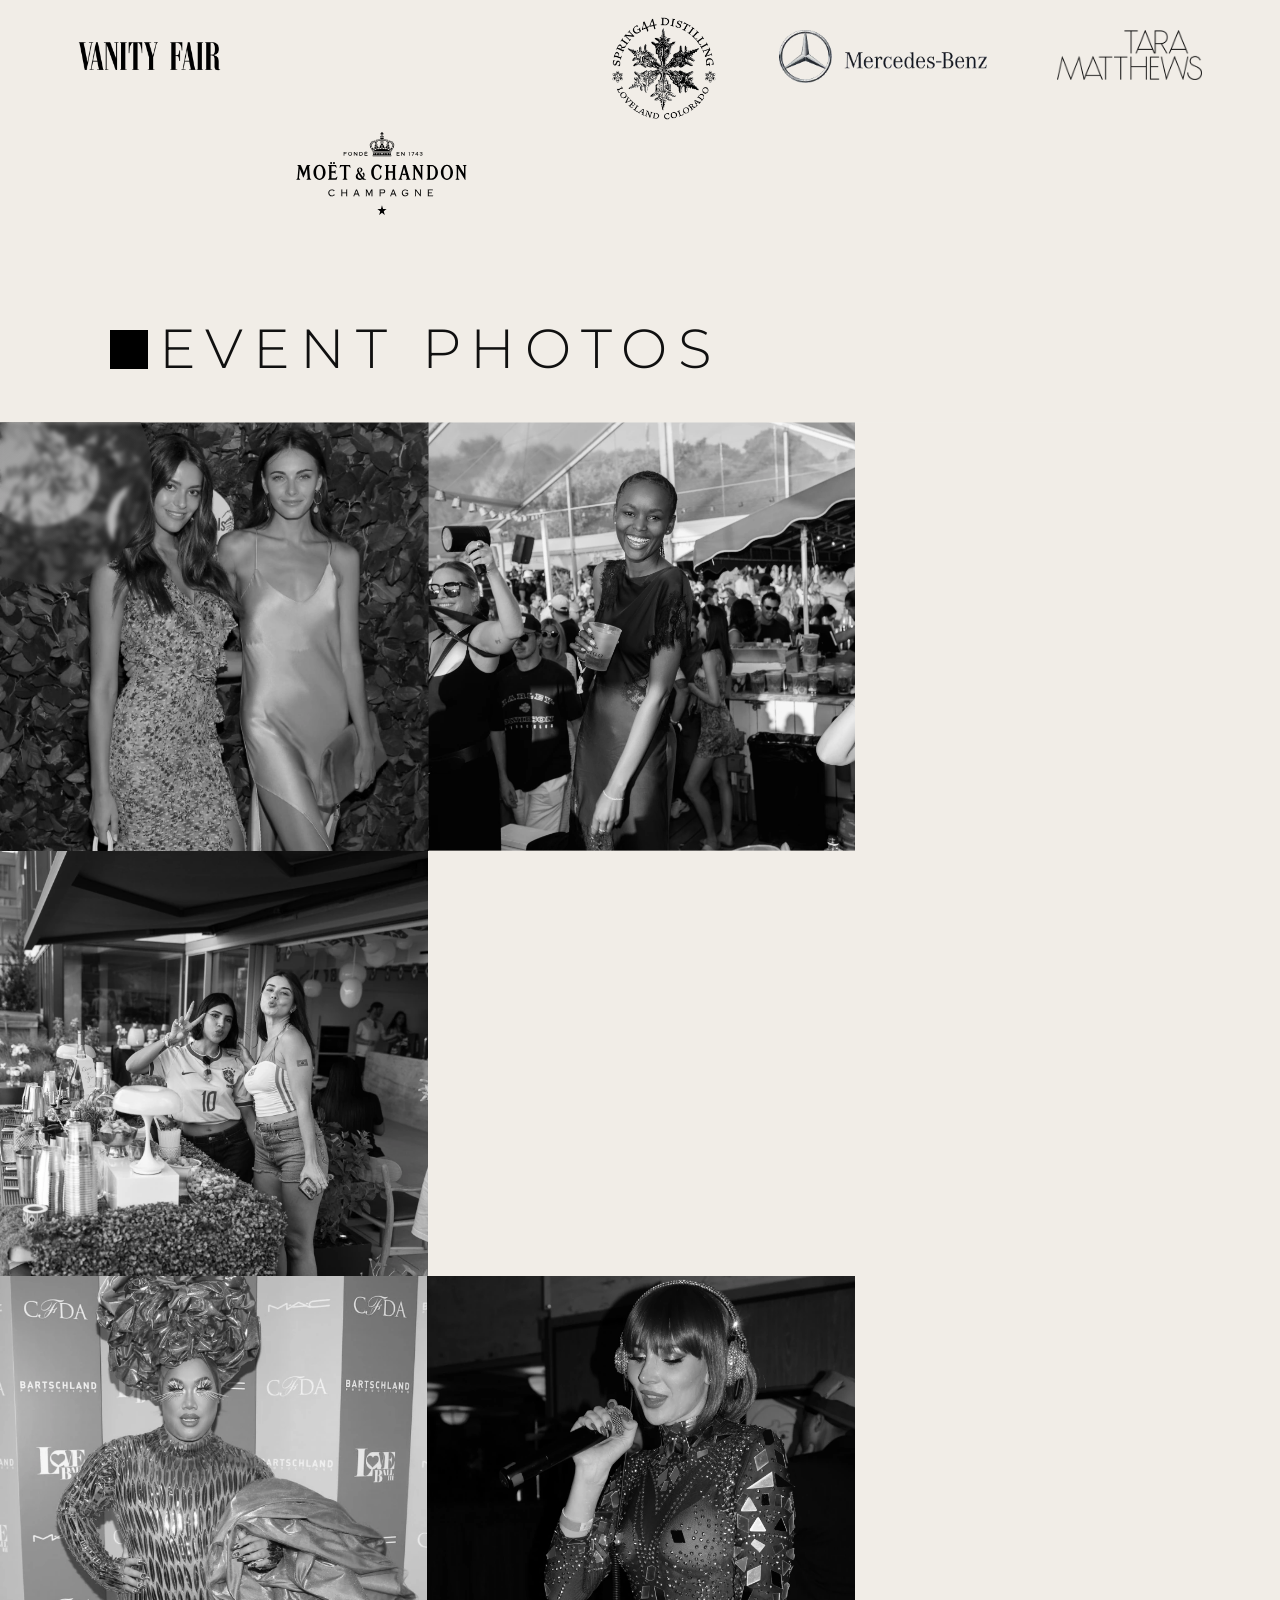
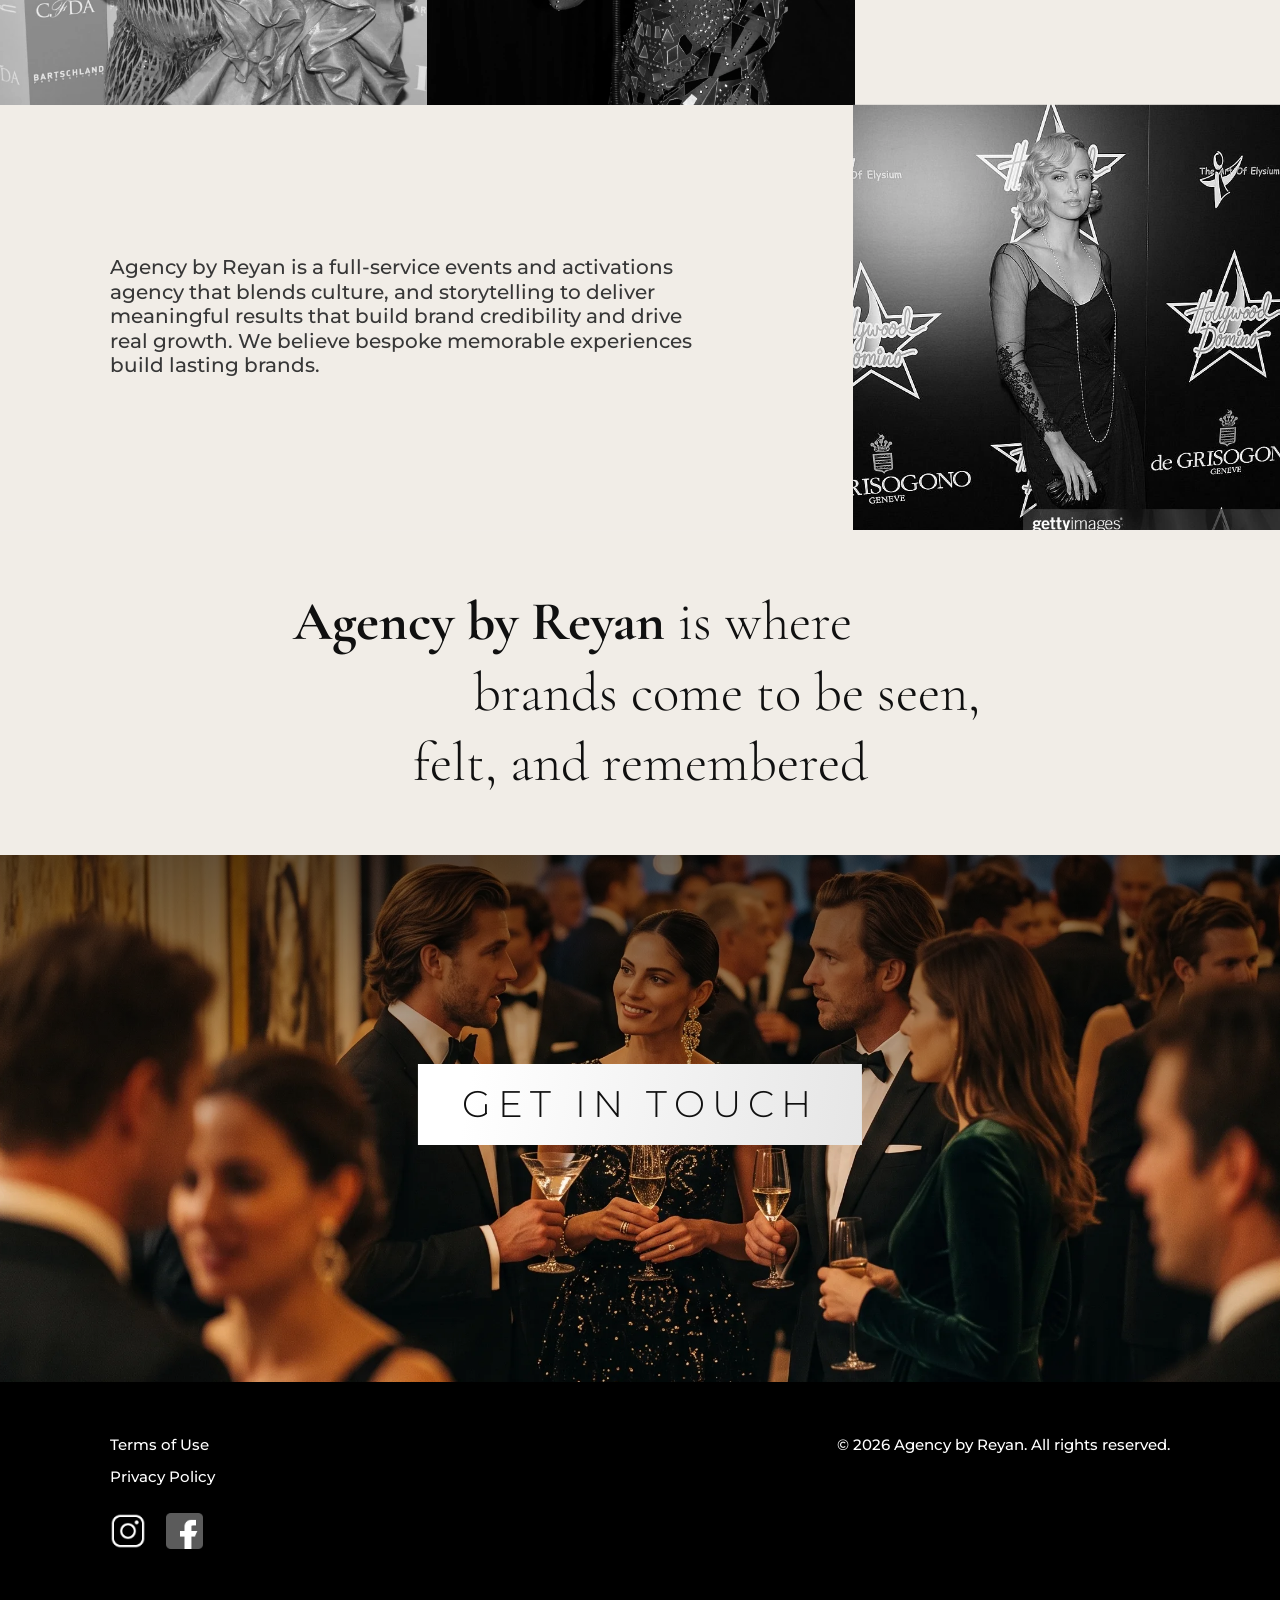
==== commit 7ed55241: "small edits" ====
--- a/index.html
+++ b/index.html
@@ -30,7 +30,7 @@
   <link rel="preconnect" href="https://fonts.gstatic.com" crossorigin />
   <link href="https://fonts.googleapis.com/css2?family=Bodoni+Moda:opsz,wght@6..96,300;6..96,400;6..96,500&family=Cormorant+Garamond:wght@300;400;500;700&family=Montserrat:wght@300;400;500;700&display=swap" rel="stylesheet" />
   <link rel="preload" href="assets/webp/about_main.webp" as="image" type="image/webp" />
-  <link rel="stylesheet" href="styles.css" />
+  <link rel="stylesheet" href="styles.css?v=20260804-2" />
 </head>
 <body>
   <main class="site" aria-label="Agency by Reyan homepage desktop layout">
--- a/styles.css
+++ b/styles.css
@@ -3029,6 +3029,11 @@
     width: calc(33.334% + 2px);
   }
 
+  body .bento131 > img:nth-child(4),
+  body .bento131 > img:nth-child(8) {
+    width: 33.334%;
+  }
+
   body .bento131 > :nth-child(1) { left: 3.714%; }
   body .bento131 > :nth-child(2) { left: 33.333%; }
   body .bento131 > :nth-child(3) { left: 66.666%; }
@@ -3180,7 +3185,7 @@
 /* Keep the bento_150 tile inside its existing slot without altering the grid. */
 @media (min-width: 768px) {
   body .bento131 > img:nth-child(8) {
-    clip-path: inset(0 2px);
+    clip-path: none;
   }
 }
 
@@ -3269,6 +3274,10 @@
 
 /* Exact desktop About photo crop and angle from Figma node 151:1422. */
 @media (min-width: 768px) {
+  body .about .section-title {
+    color: #f9f9f9;
+  }
+
   body .about-grid img {
     content: url("assets/about_figma.webp");
     z-index: 0;
@@ -3297,6 +3306,8 @@
 
   body .about .section-title,
   body .about .title-block,
+  body .about-p1,
+  body .about-p2,
   body .about-grid > div {
     z-index: 2;
   }
@@ -3575,6 +3586,19 @@
   }
 }
 
+/* Keep the mobile photo flush with the section bottom on narrow viewports. */
+@media (max-width: 520px) {
+  body .about-grid > .about-photo-frame {
+    top: calc(105.22388vw + 12px);
+    bottom: -1px;
+    height: auto;
+  }
+
+  body .about-grid > .about-photo-frame > img {
+    height: calc(100% + 9.95025vw);
+  }
+}
+
 /* Mobile bento photo selection from Figma node 31:5500; layout stays unchanged. */
 @media (max-width: 767px) {
   body .bento131 > img:nth-child(4) {
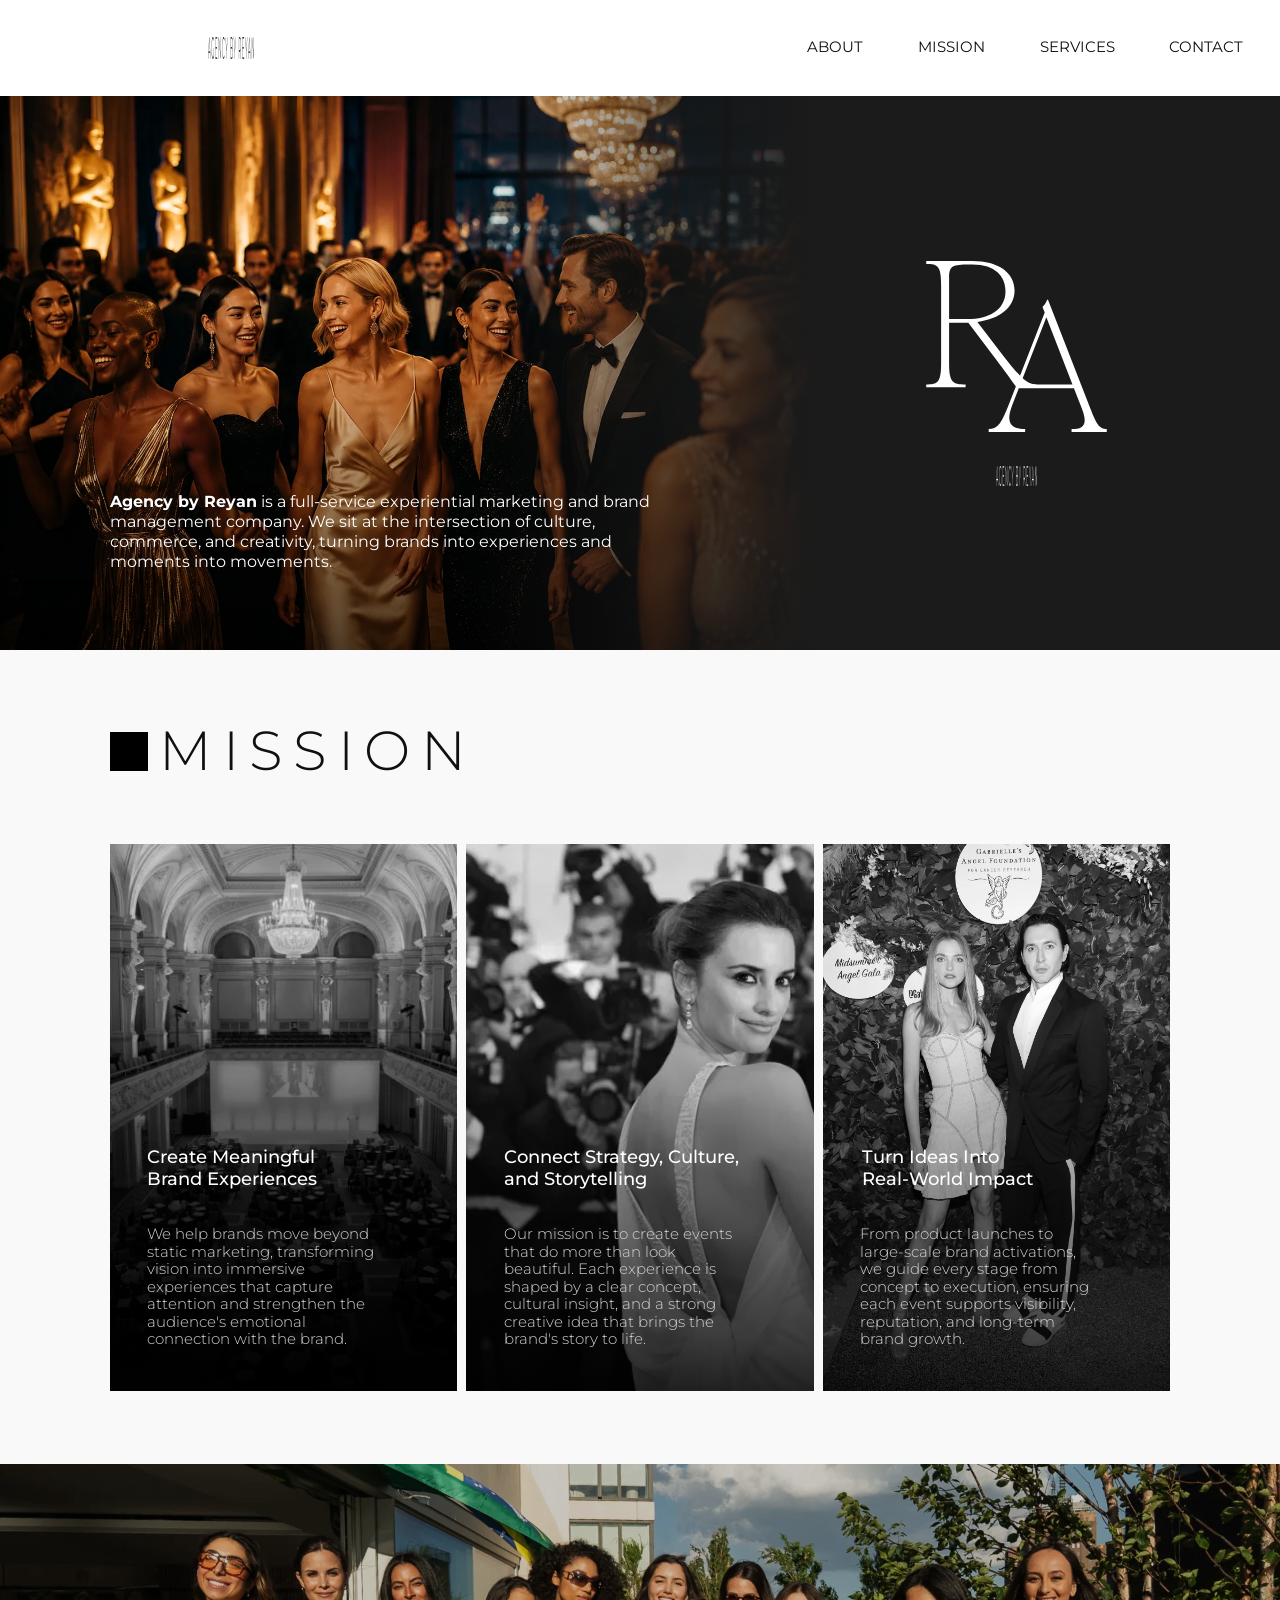
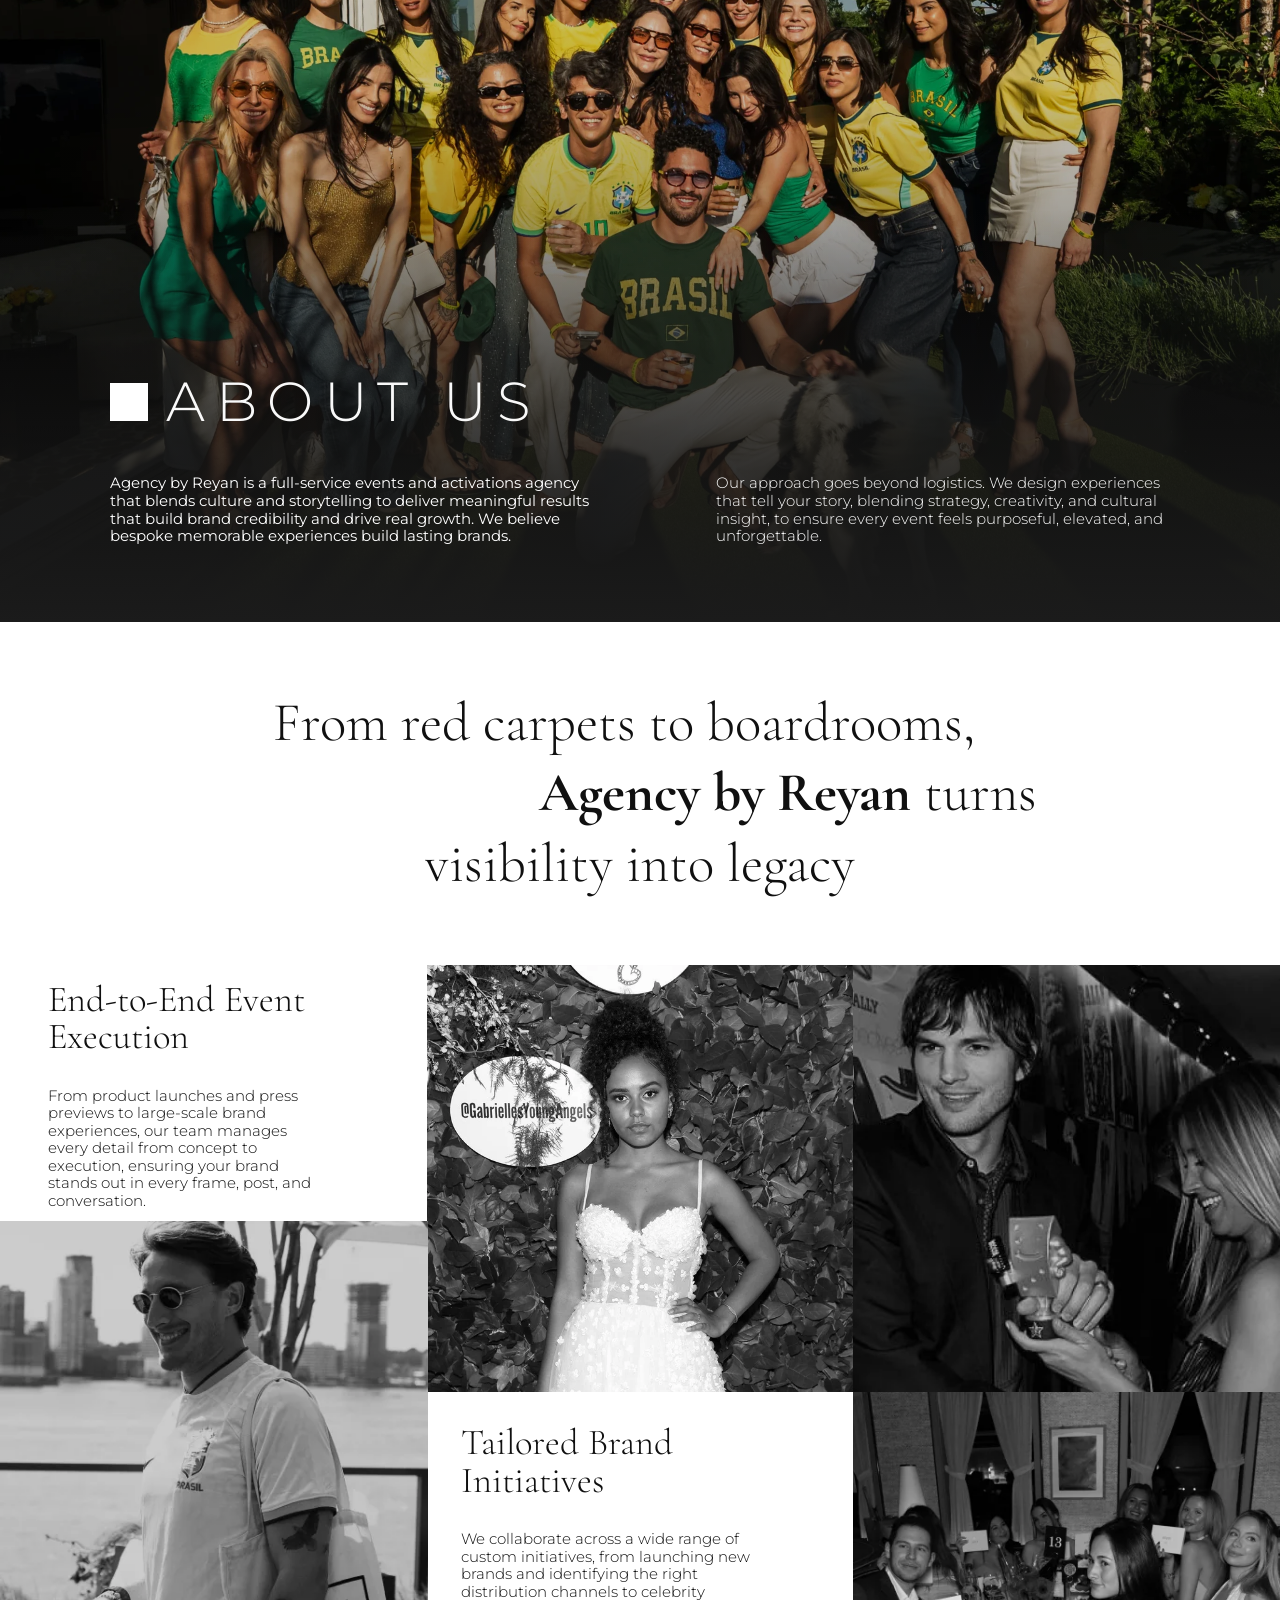
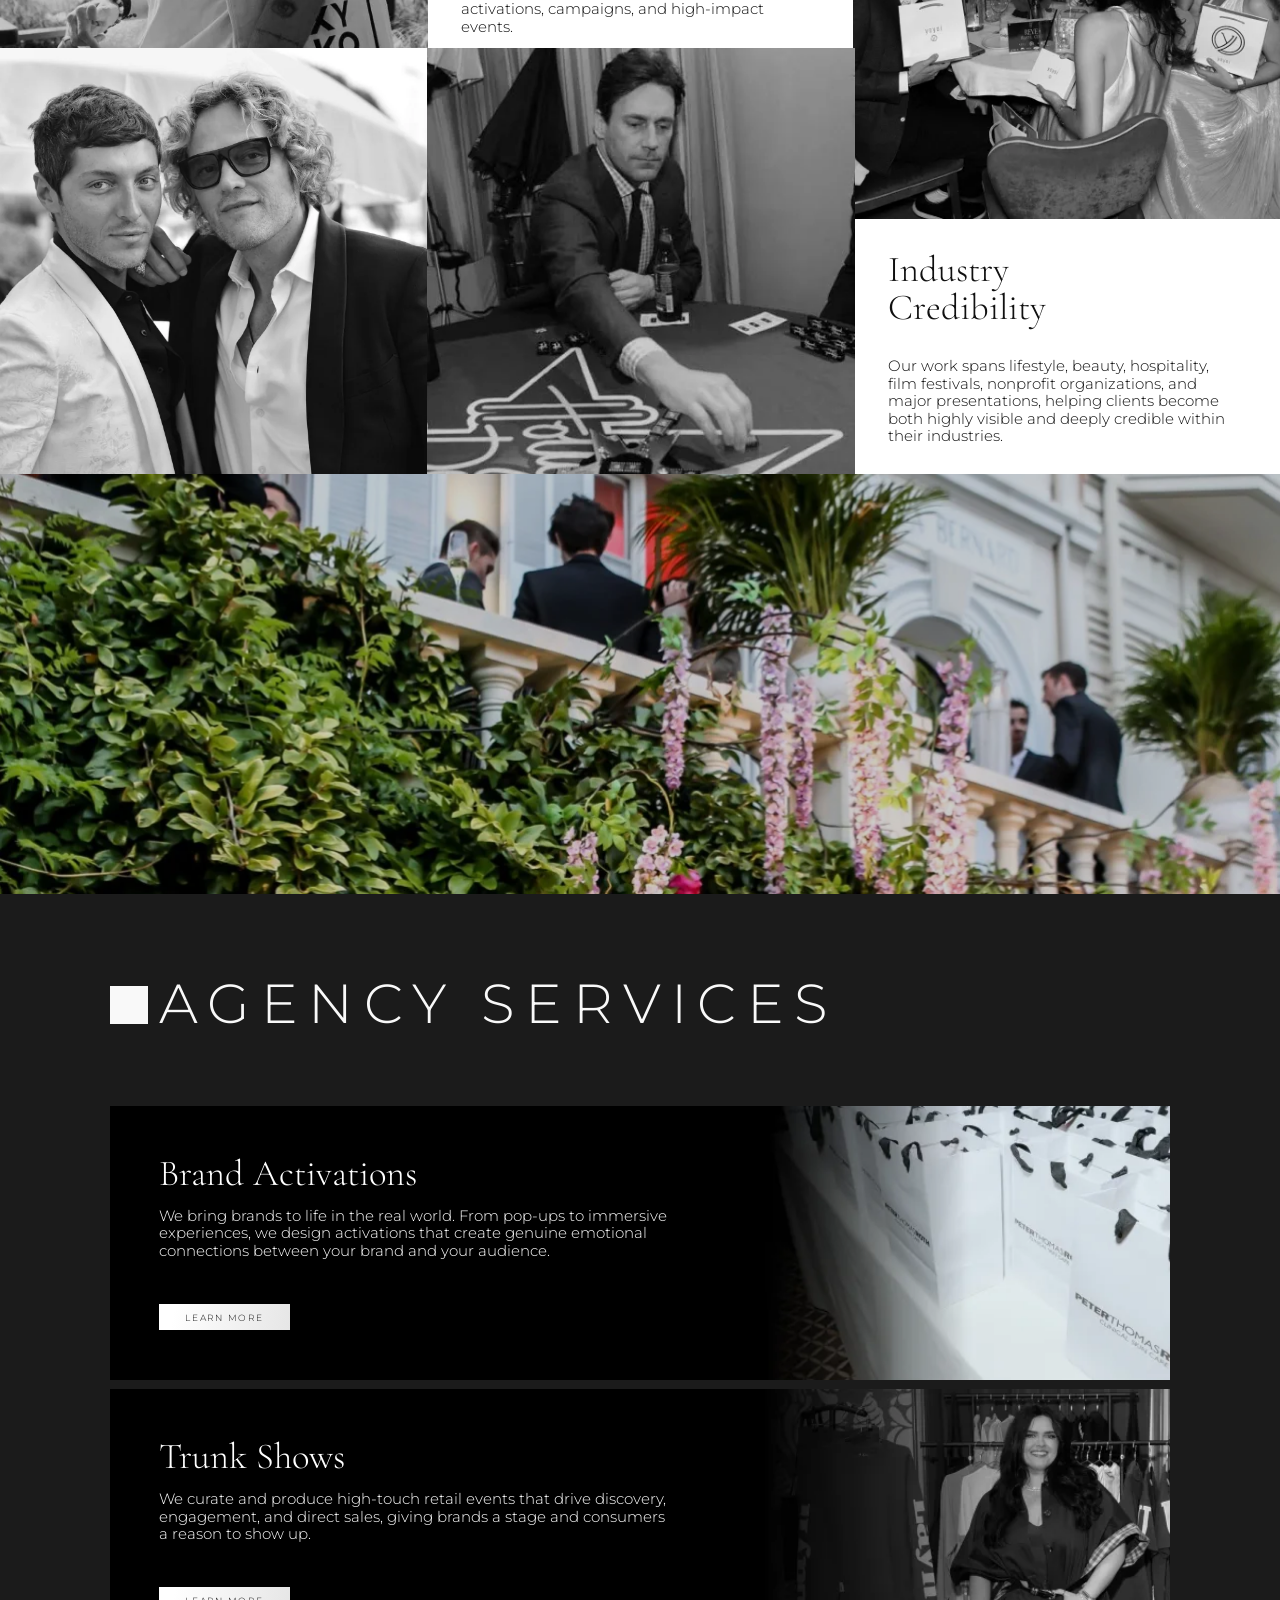
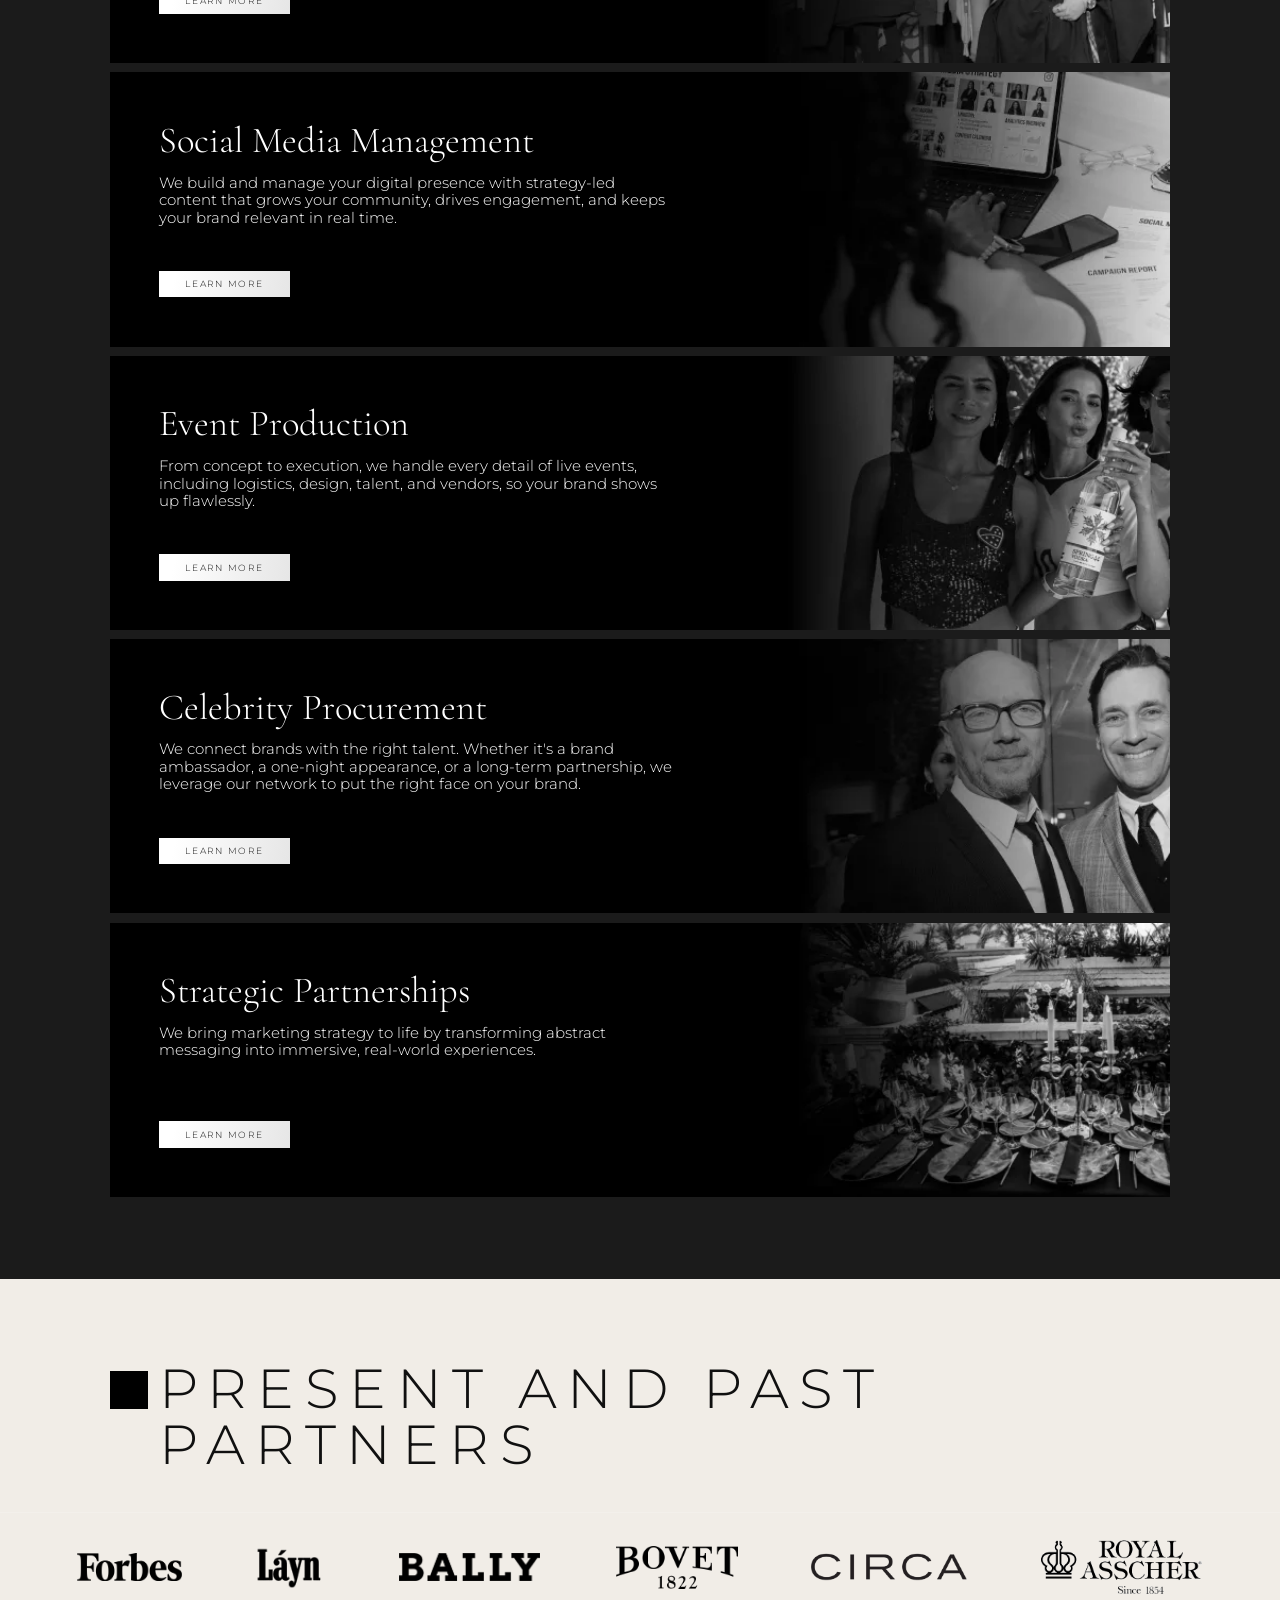
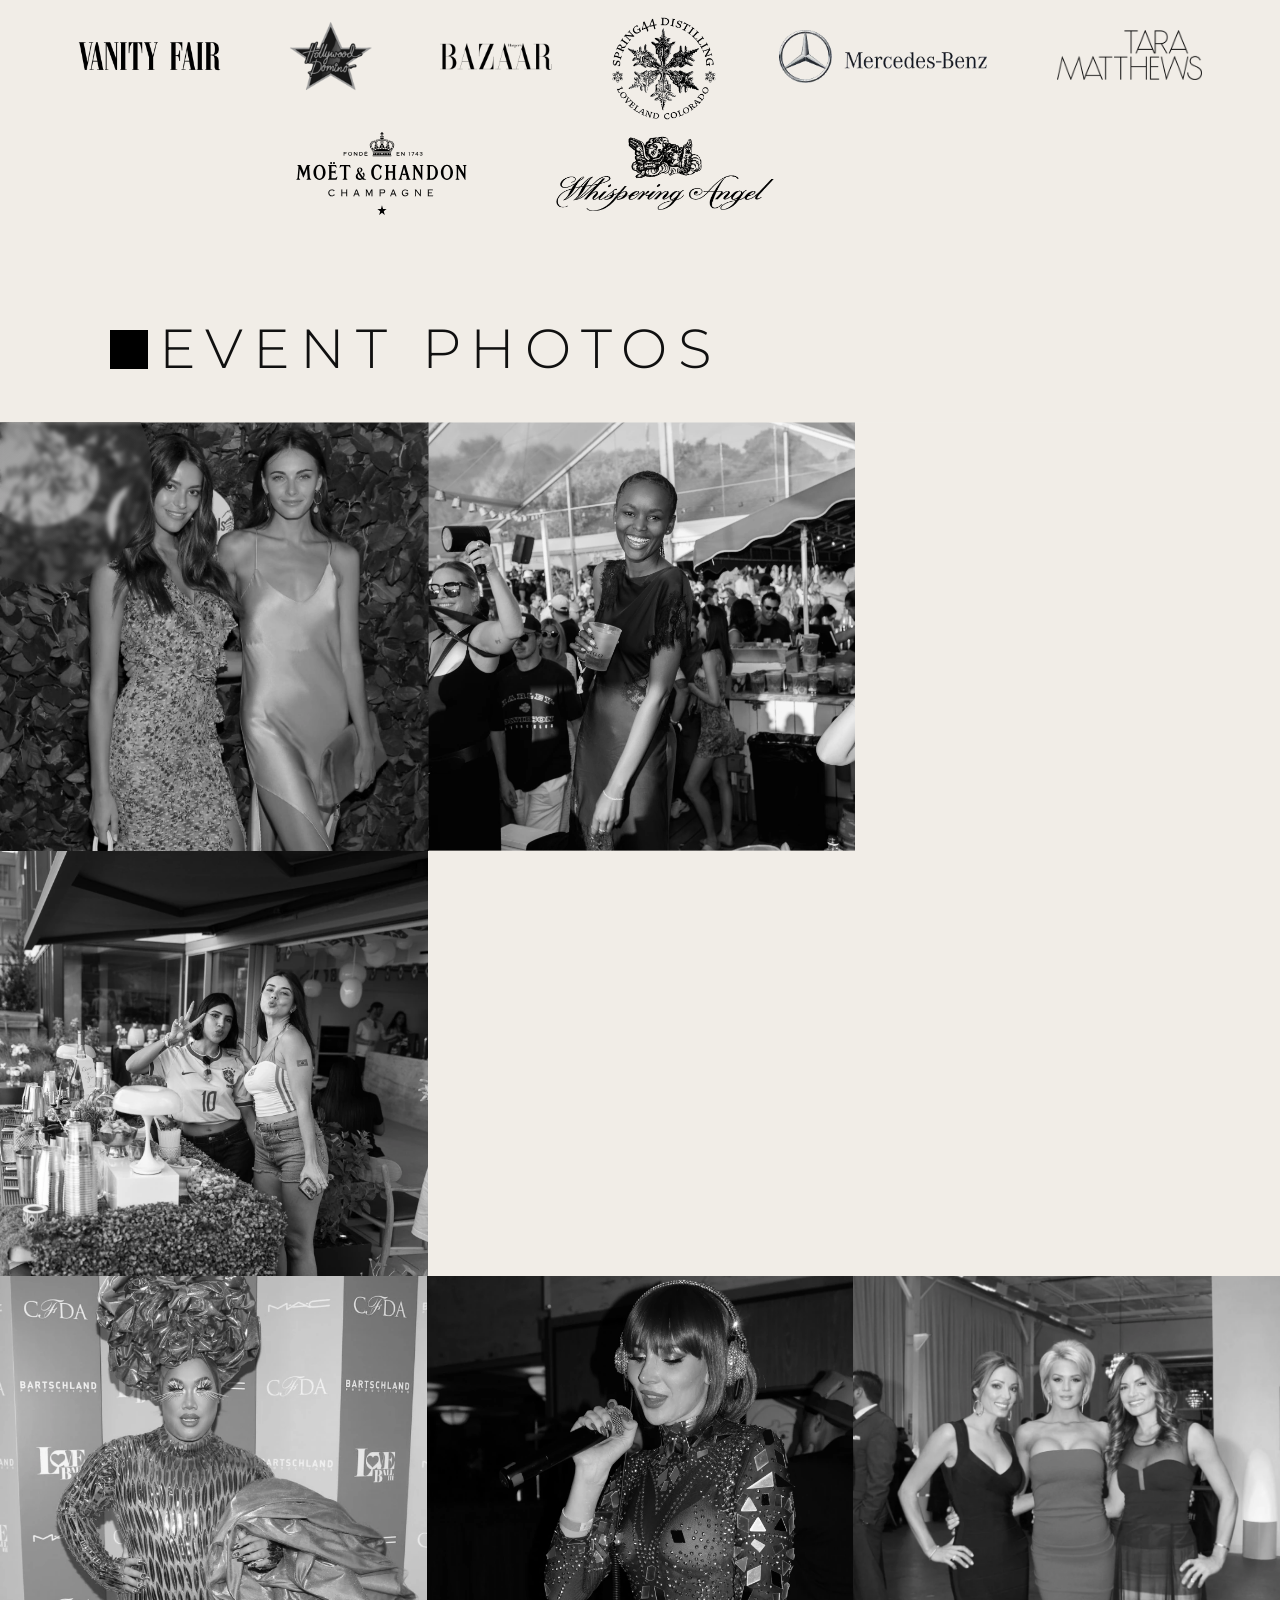
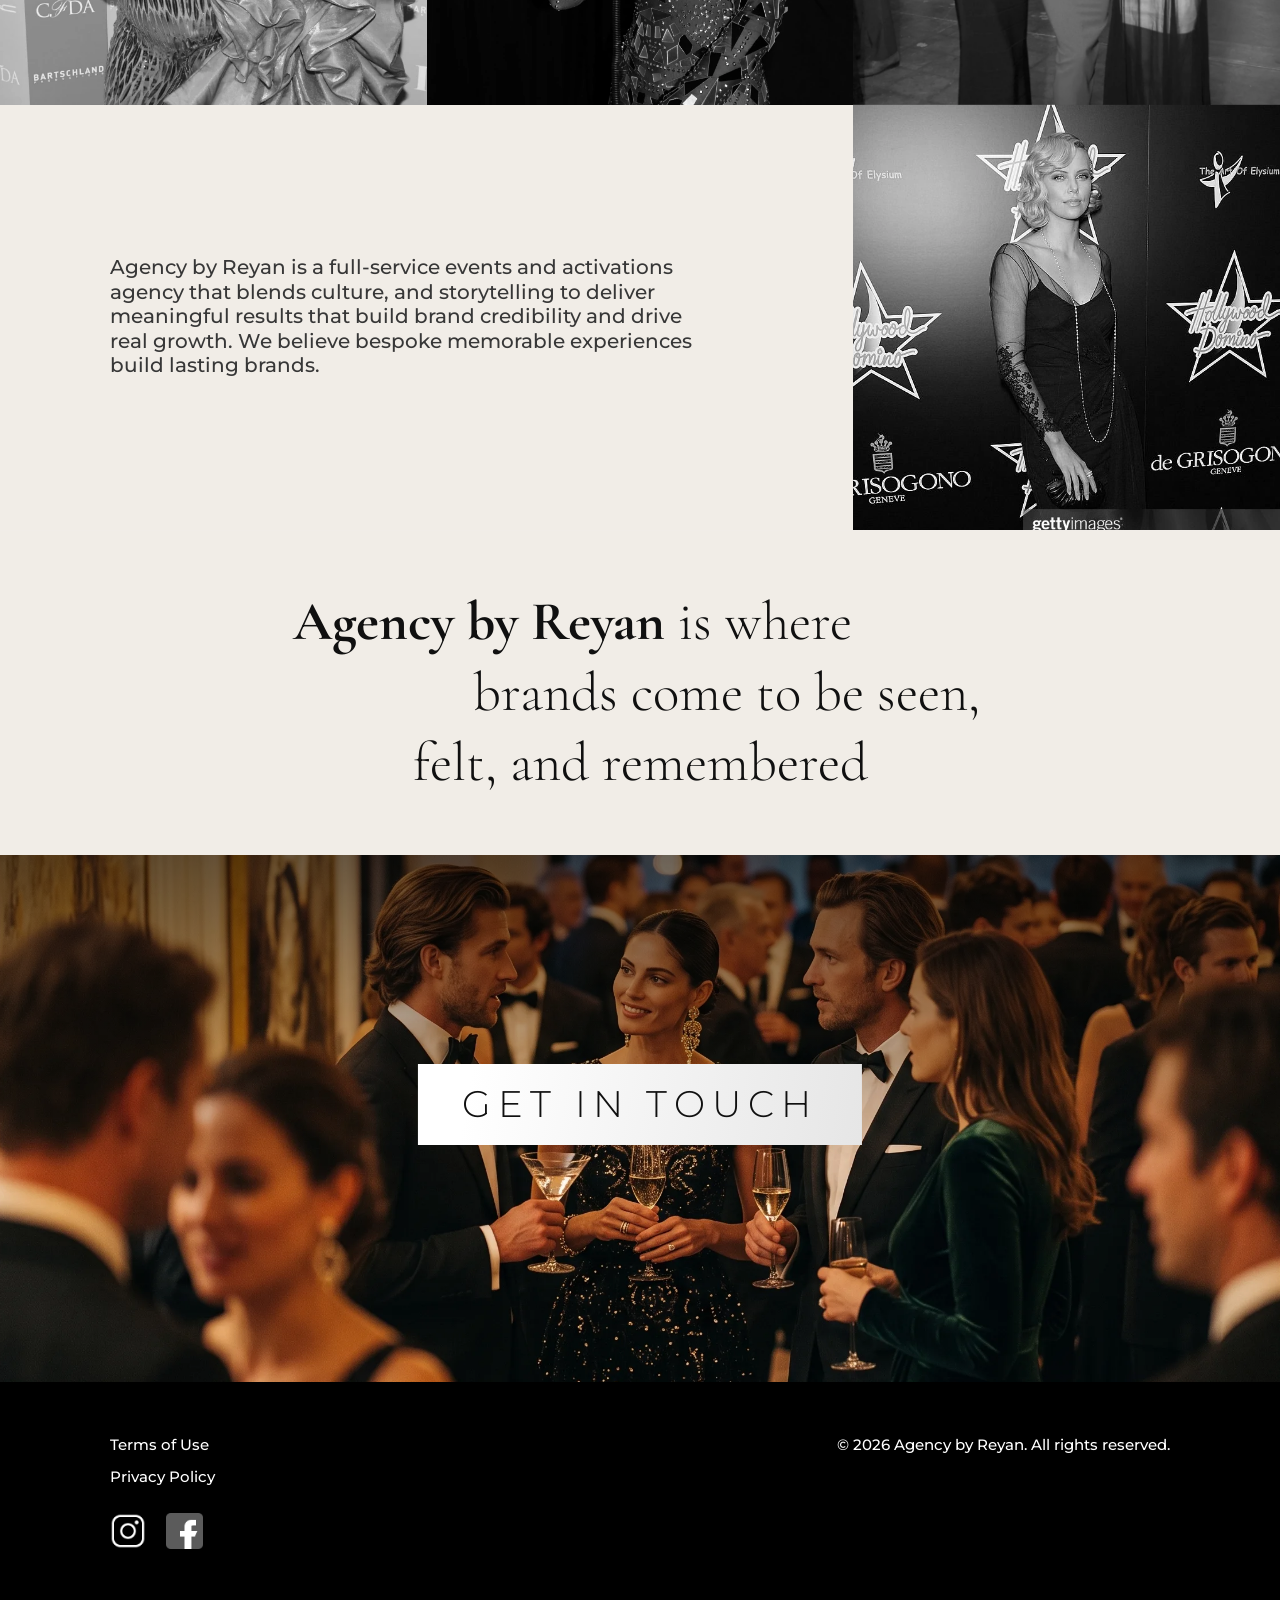
==== commit d3c9fadc: "about us bug fix" ====
--- a/index.html
+++ b/index.html
@@ -30,7 +30,7 @@
   <link rel="preconnect" href="https://fonts.gstatic.com" crossorigin />
   <link href="https://fonts.googleapis.com/css2?family=Bodoni+Moda:opsz,wght@6..96,300;6..96,400;6..96,500&family=Cormorant+Garamond:wght@300;400;500;700&family=Montserrat:wght@300;400;500;700&display=swap" rel="stylesheet" />
   <link rel="preload" href="assets/webp/about_main.webp" as="image" type="image/webp" />
-  <link rel="stylesheet" href="styles.css?v=20260804-2" />
+  <link rel="stylesheet" href="styles.css?v=20260805-1" />
 </head>
 <body>
   <main class="site" aria-label="Agency by Reyan homepage desktop layout">
--- a/styles.css
+++ b/styles.css
@@ -3163,6 +3163,10 @@
 }
 
 @media (max-width: 767px) {
+  body .style168-text {
+    display: none;
+  }
+
   body .style168,
   body .style168-grid {
     background: #f1ede7;
@@ -3599,6 +3603,47 @@
   }
 }
 
+/* Bridge the tablet-mobile range between the full mobile and desktop About layouts. */
+@media (min-width: 521px) and (max-width: 767px) {
+  body .about-grid > .about-photo-frame {
+    position: absolute;
+    z-index: 0;
+    inset: 0;
+    display: block;
+    width: 100%;
+    height: 100%;
+    overflow: hidden;
+  }
+
+  body .about-grid > .about-photo-frame > img {
+    content: url("assets/about_figma.webp");
+    position: absolute;
+    z-index: 0;
+    inset: auto;
+    left: 51.43%;
+    top: 37%;
+    width: 120.74%;
+    height: 136.2%;
+    max-width: none;
+    margin: 0;
+    object-fit: cover;
+    object-position: center;
+    transform: translate(-50%, -50%) rotate(-2.83deg);
+    transform-origin: center;
+  }
+
+  body .about-grid > .about-photo-frame::after {
+    content: "";
+    position: absolute;
+    z-index: 1;
+    inset: 0;
+    pointer-events: none;
+    background:
+      linear-gradient(180deg, rgba(27, 27, 27, 0) 45.6%, #1b1b1b 100%),
+      rgba(0, 0, 0, 0.2);
+  }
+}
+
 /* Mobile bento photo selection from Figma node 31:5500; layout stays unchanged. */
 @media (max-width: 767px) {
   body .bento131 > img:nth-child(4) {
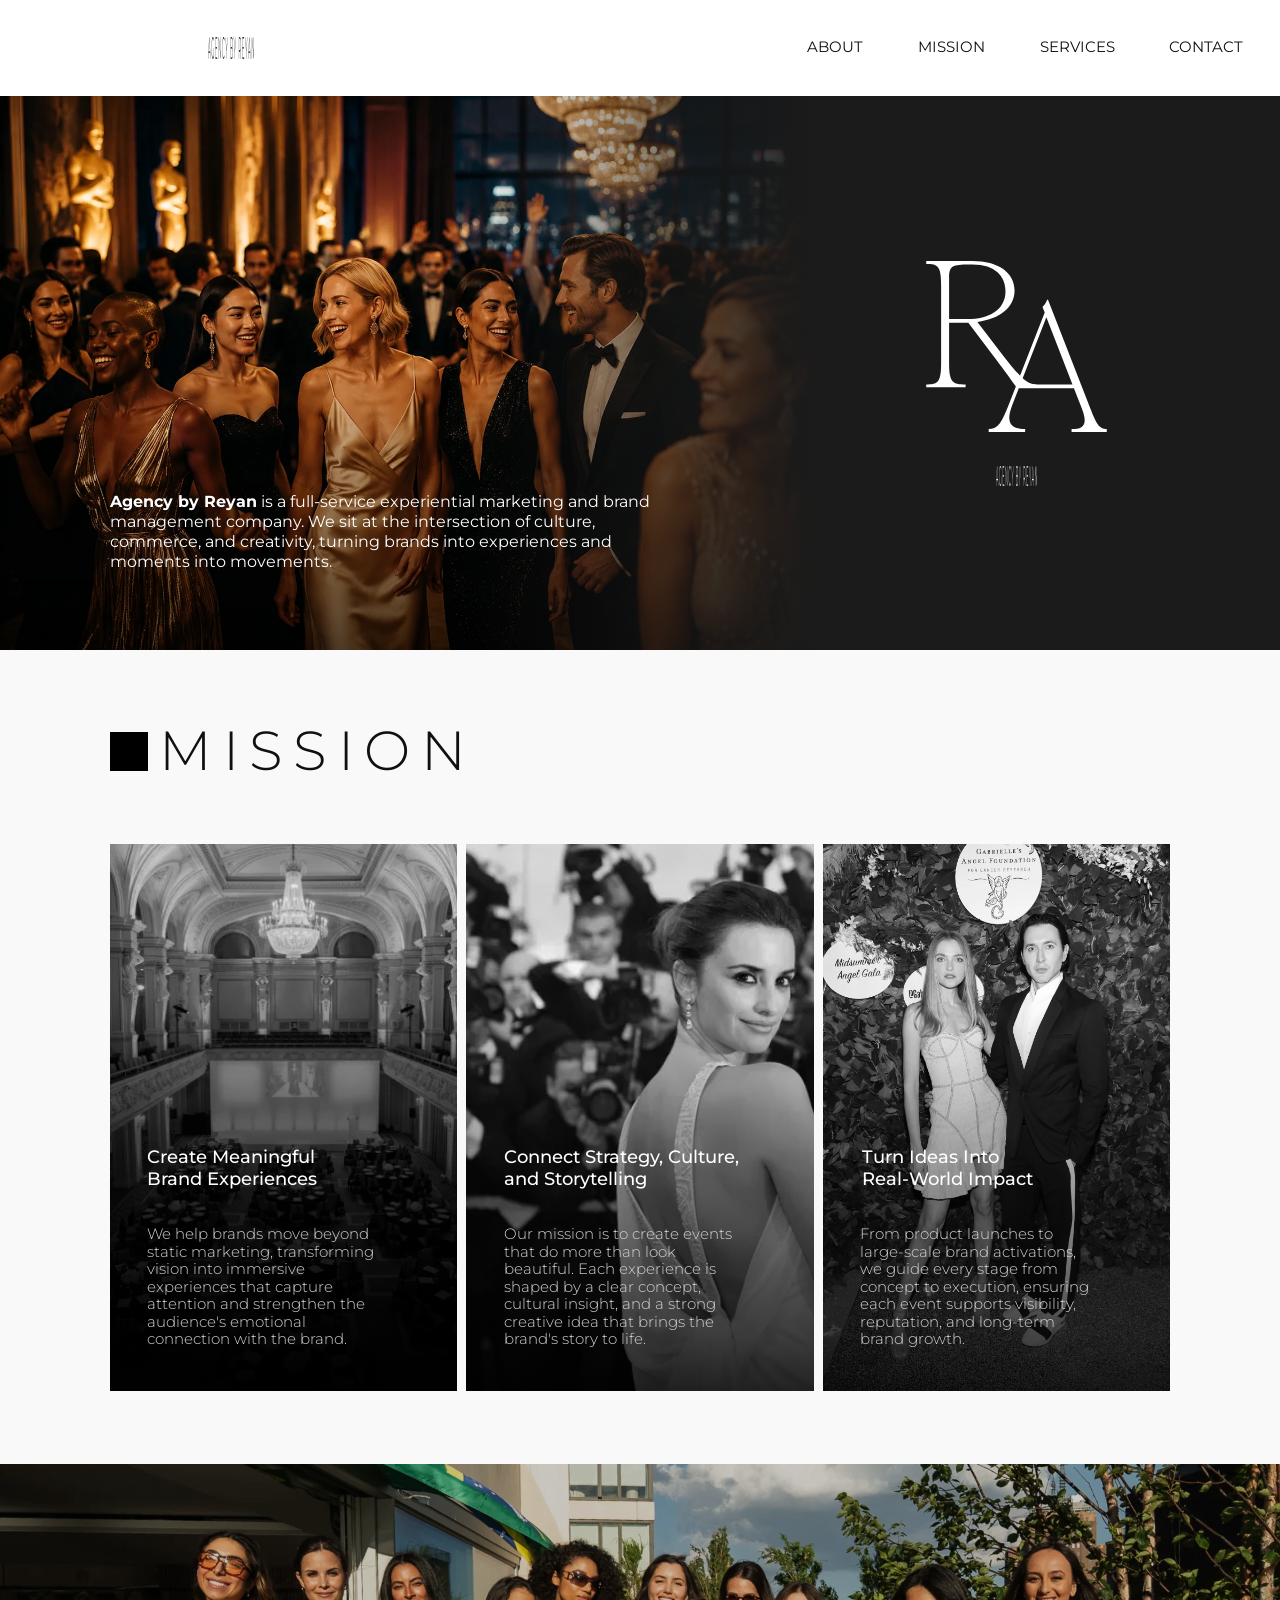
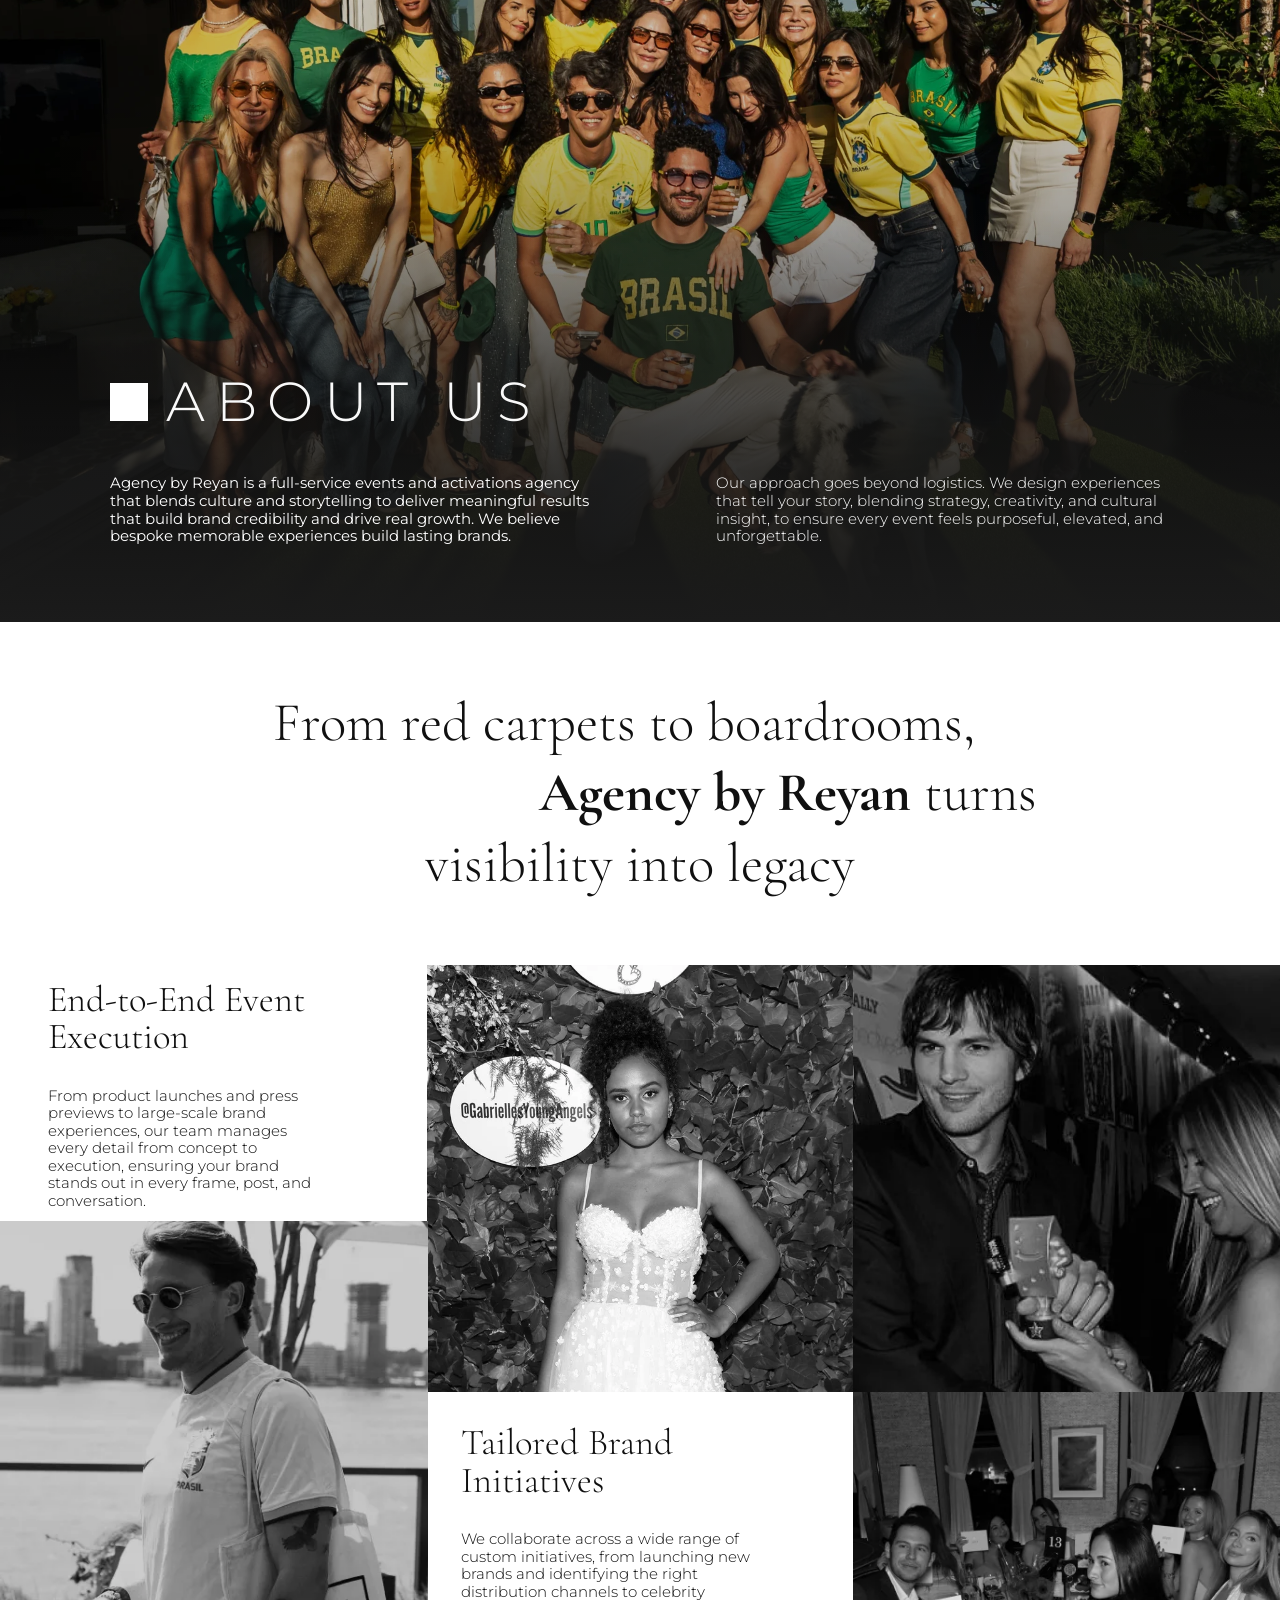
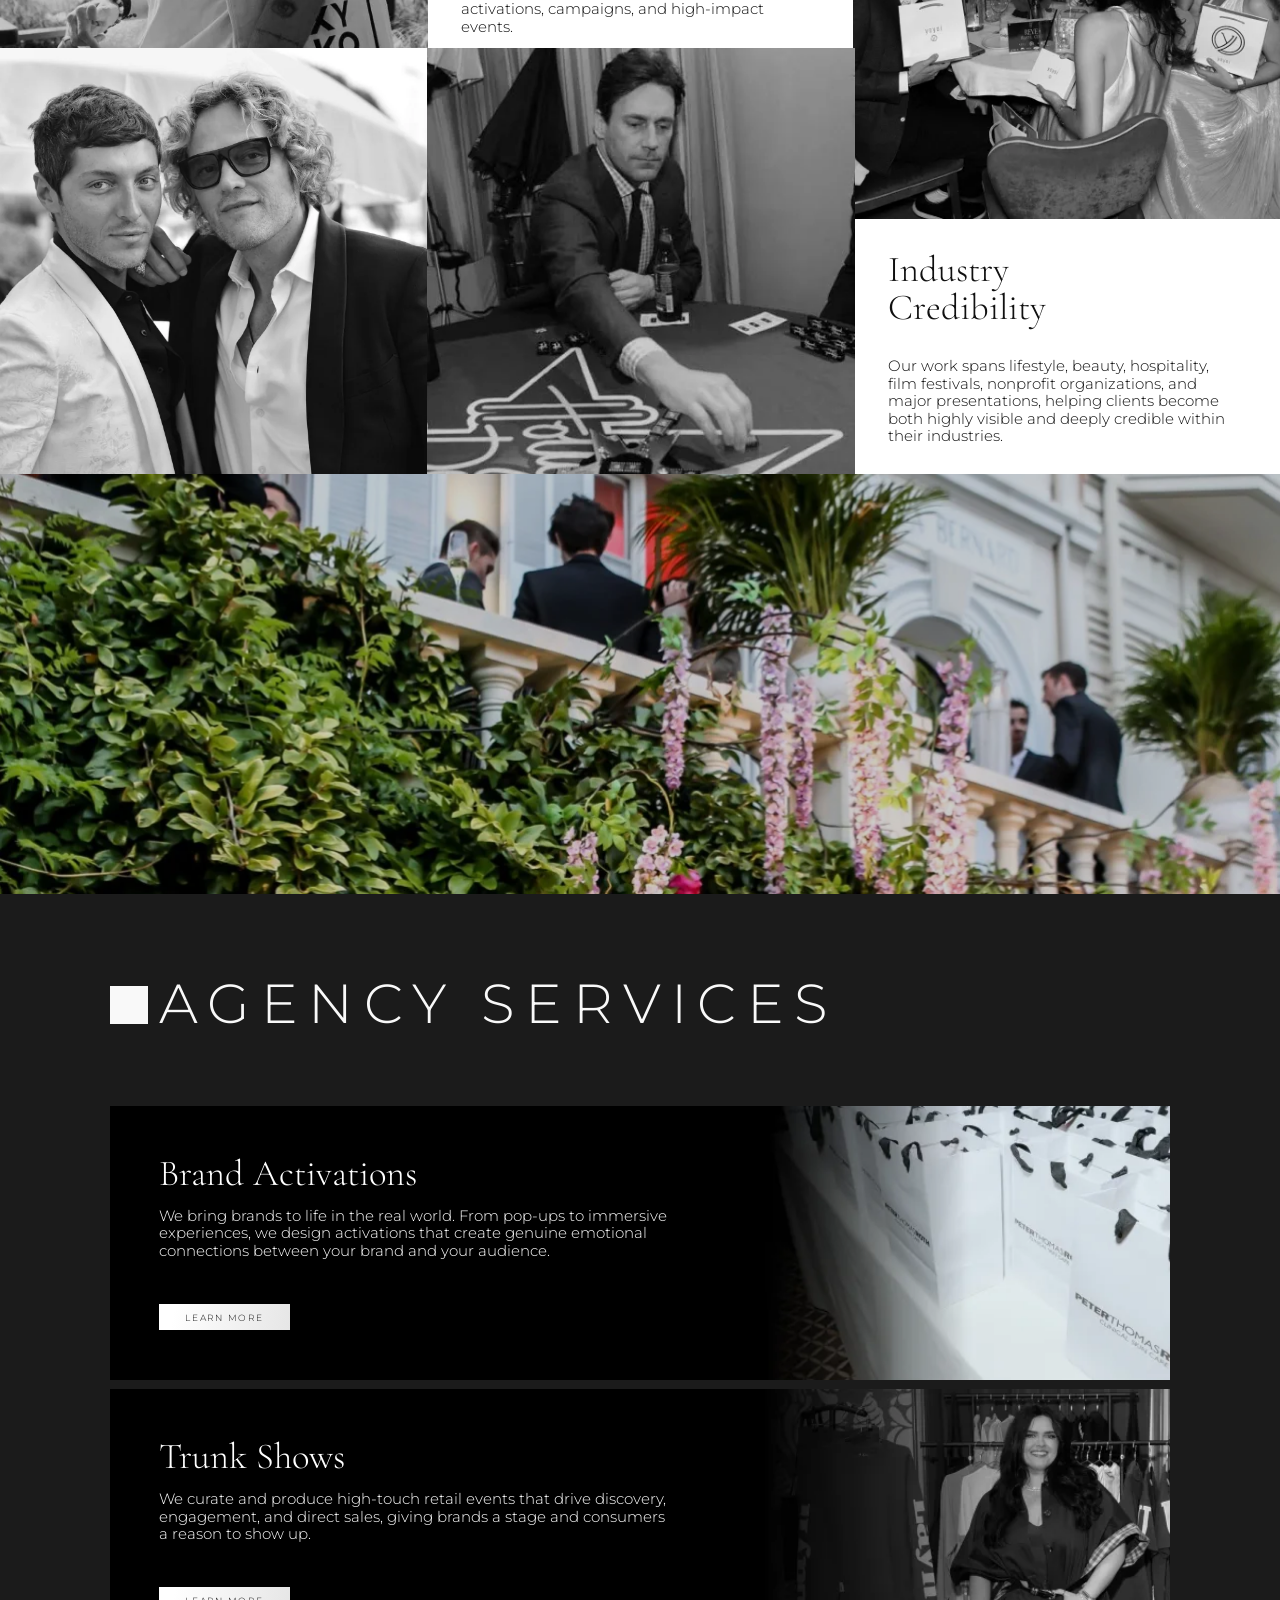
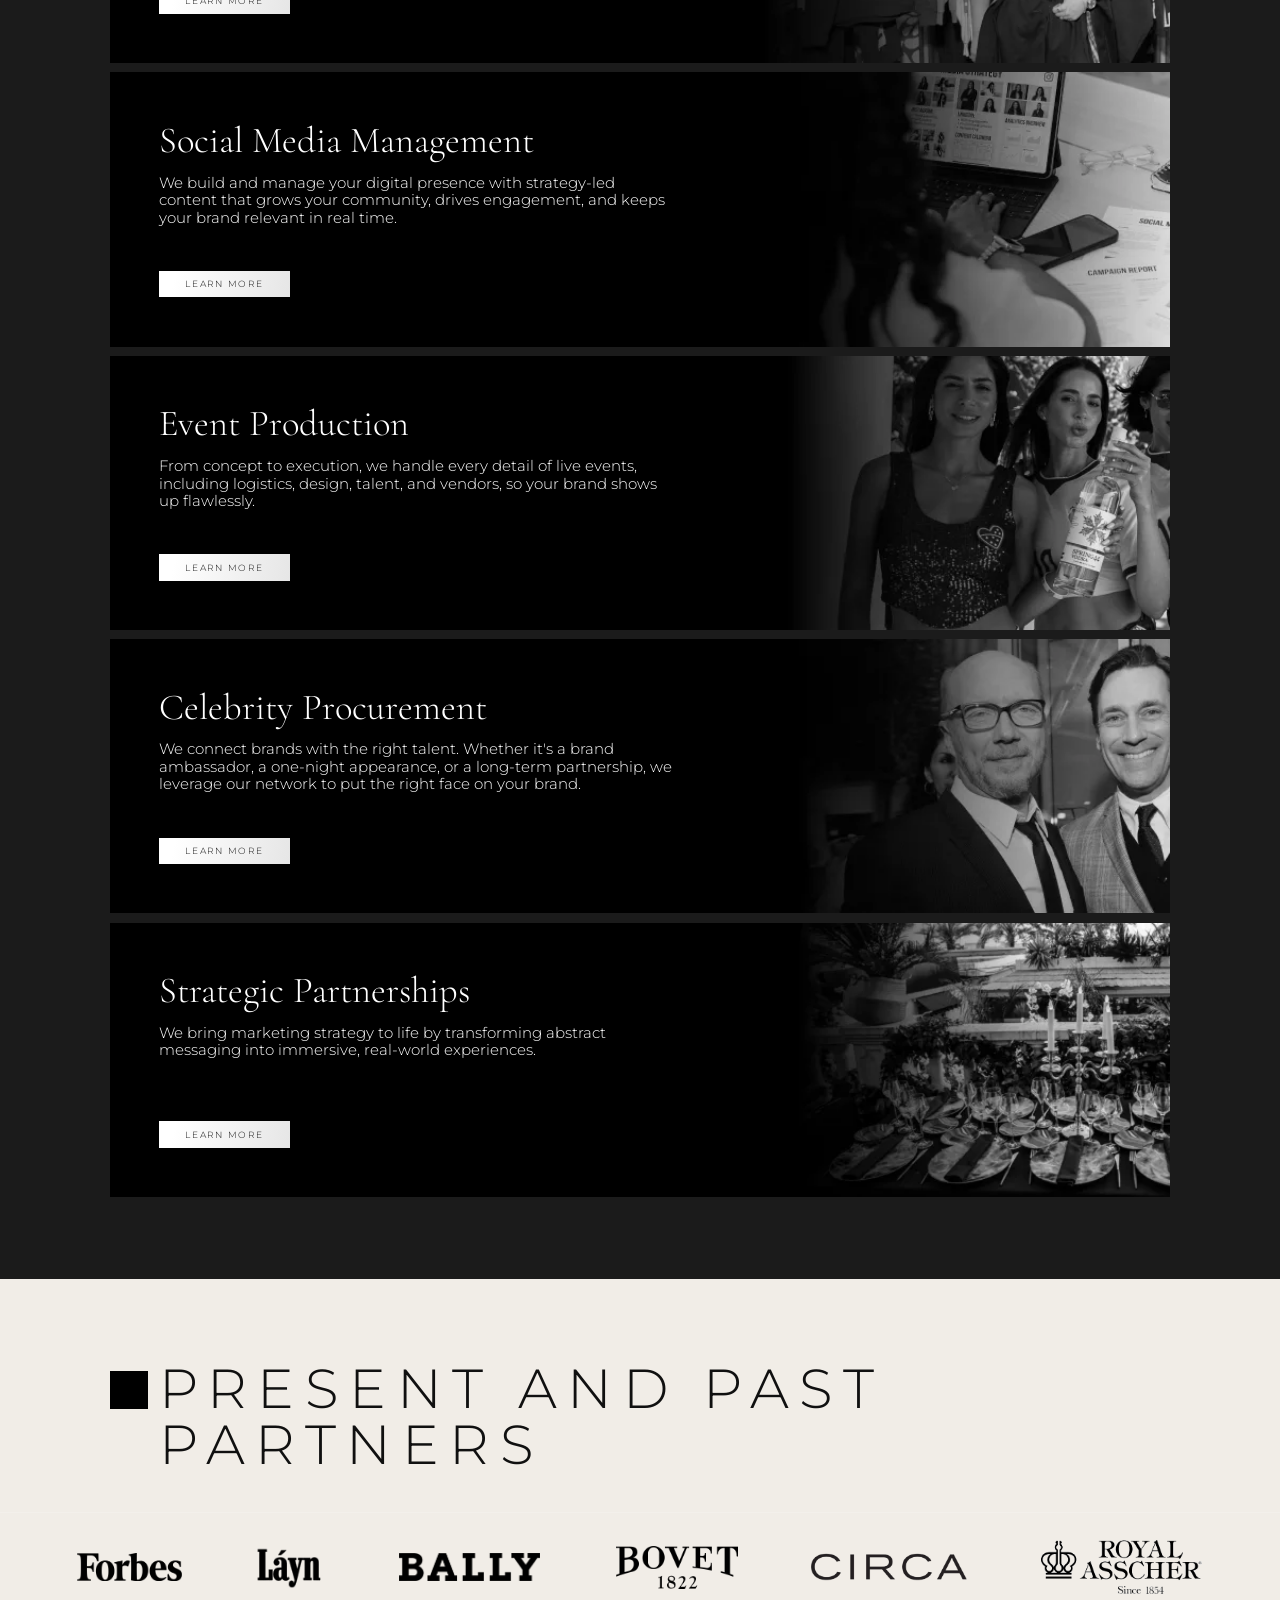
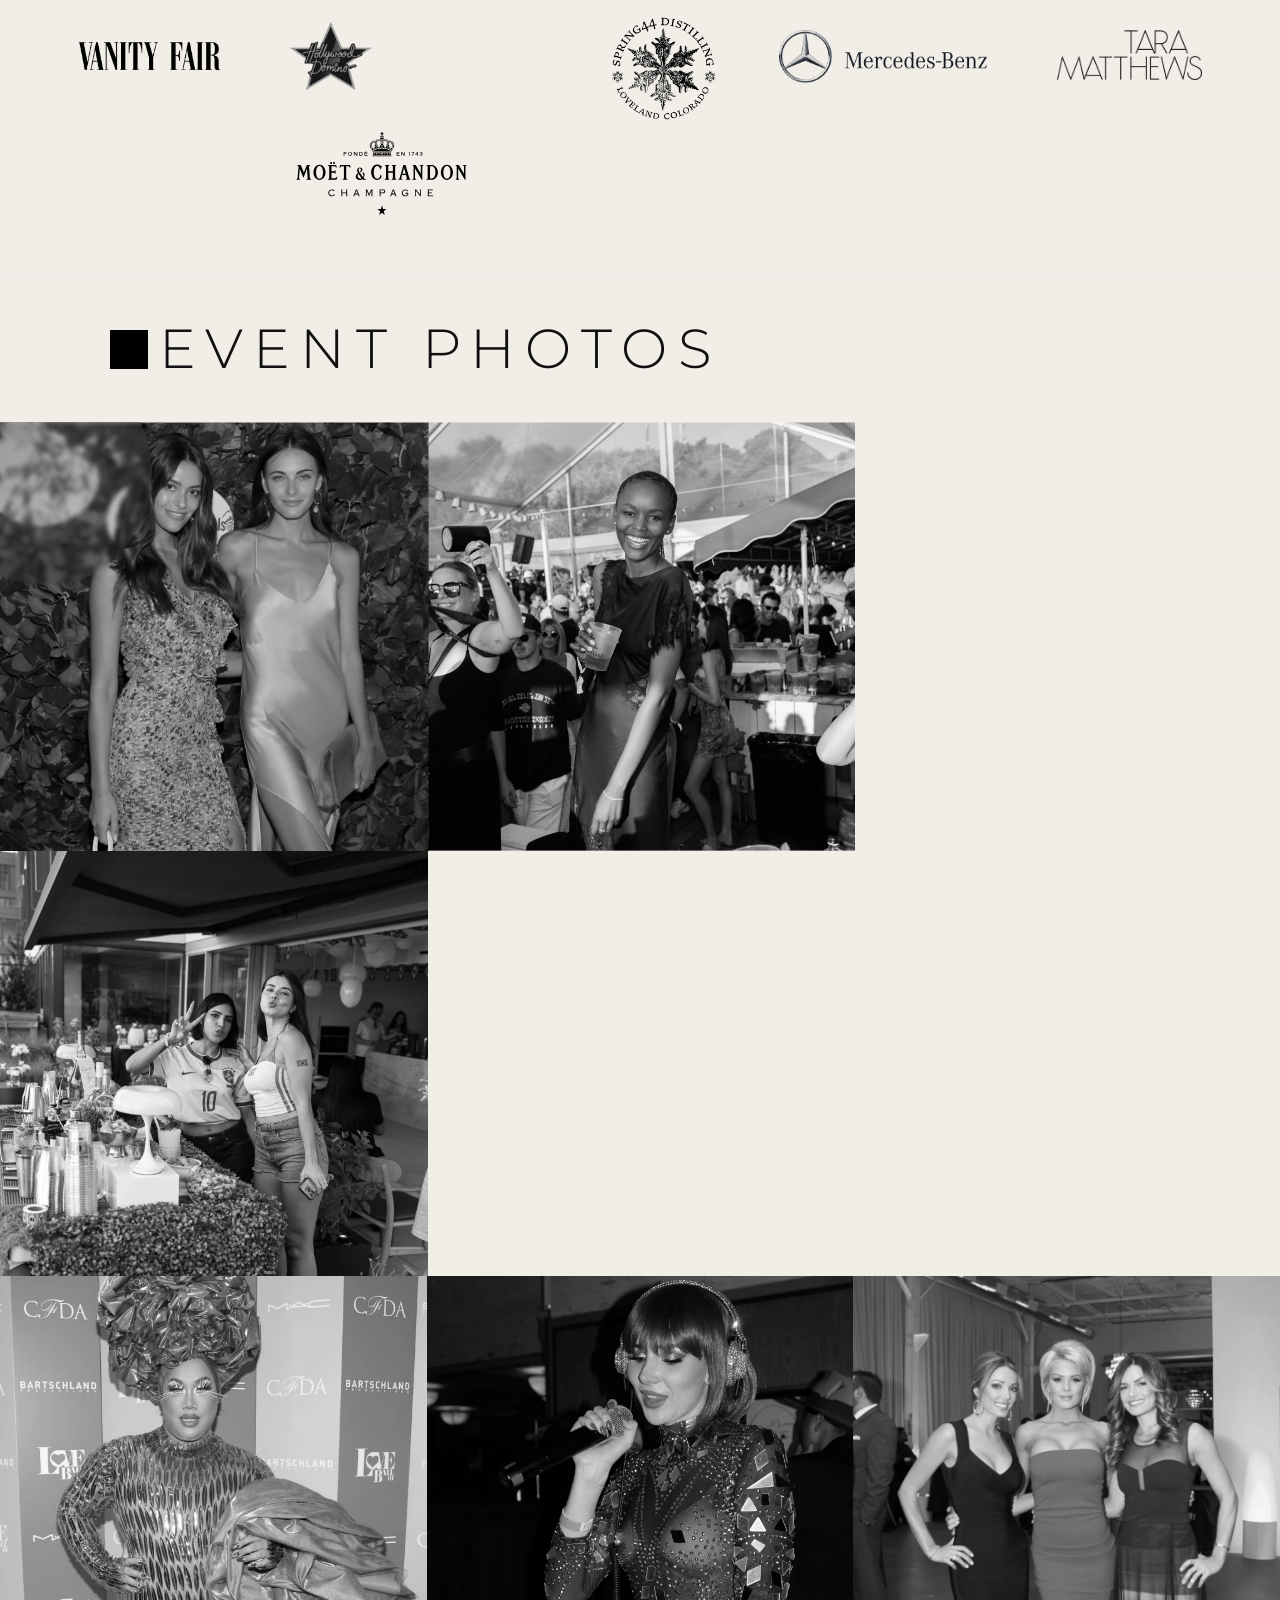
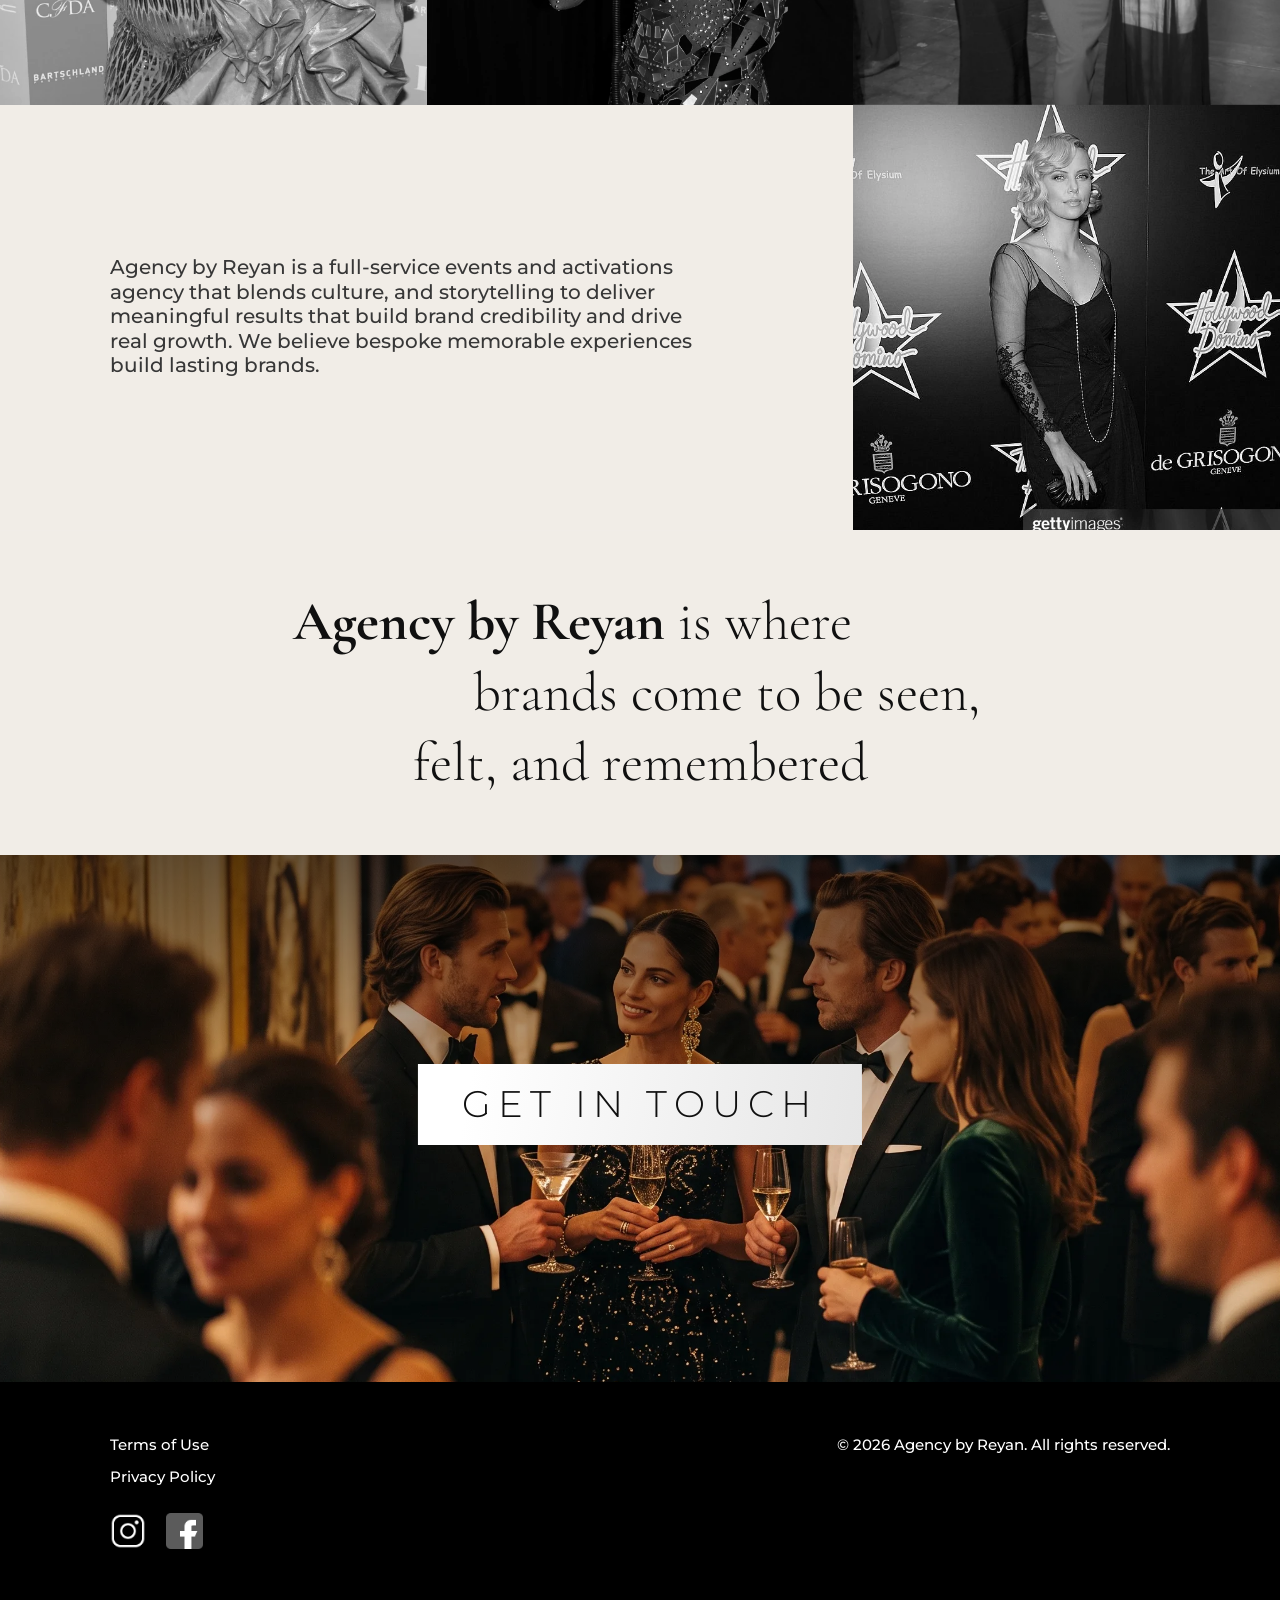
==== commit e50e1514: "form logic" ====
--- a/index.html
+++ b/index.html
@@ -225,7 +225,9 @@
           <a href="privacy.html">Privacy Policy</a>
         </div>
         <div class="footer-social">
-          <img src="assets/webp/footer_instagram.webp" alt="Instagram" loading="lazy" decoding="async" />
+          <a href="https://www.instagram.com/agencybyreyan" target="_blank" rel="noopener noreferrer" aria-label="Agency by Reyan on Instagram">
+            <img src="assets/webp/footer_instagram.webp" alt="Instagram" loading="lazy" decoding="async" />
+          </a>
           <img src="assets/webp/footer_facebook.webp" alt="Facebook" loading="lazy" decoding="async" />
         </div>
       </div>
@@ -238,7 +240,11 @@
       <button class="dialog-close" type="button" data-close-dialog aria-label="Close contact form">×</button>
       <img class="dialog-logo" src="assets/logo_wordmark_dark.svg" alt="Agency by Reyan" />
       <h2 id="contact-title">Get in touch</h2>
-      <form class="contact-form" id="contact-form">
+      <form class="contact-form" id="contact-form" action="https://formsubmit.co/kulikov.ilya@gmail.com" method="POST">
+        <input type="hidden" name="_subject" value="New Agency by Reyan enquiry" />
+        <input type="hidden" name="_template" value="table" />
+        <input type="text" name="_honey" tabindex="-1" autocomplete="off" hidden />
+        <input type="hidden" name="tracking" id="form-tracking" value="" />
         <label>
           <span>Full name</span>
           <input type="text" name="fullName" autocomplete="name" required />
@@ -275,6 +281,6 @@
       <p id="success-title">We'll be in touch with you soon</p>
     </div>
   </dialog>
-  <script src="script.js" defer></script>
+  <script src="script.js?v=20260805-1" defer></script>
 </body>
 </html>
--- a/styles.css
+++ b/styles.css
@@ -1072,6 +1072,11 @@
   object-fit: contain;
 }
 
+.footer-social a {
+  display: block;
+  line-height: 0;
+}
+
 .footer1323-right {
   margin: 0;
   align-self: flex-start;
@@ -2530,12 +2535,12 @@
     gap: 28px;
   }
 
-  .footer-social img:first-child {
+  .footer-social > a img {
     width: 44px;
     height: 44px;
   }
 
-  .footer-social img:last-child {
+  .footer-social > img {
     width: 40px;
     height: 40px;
   }
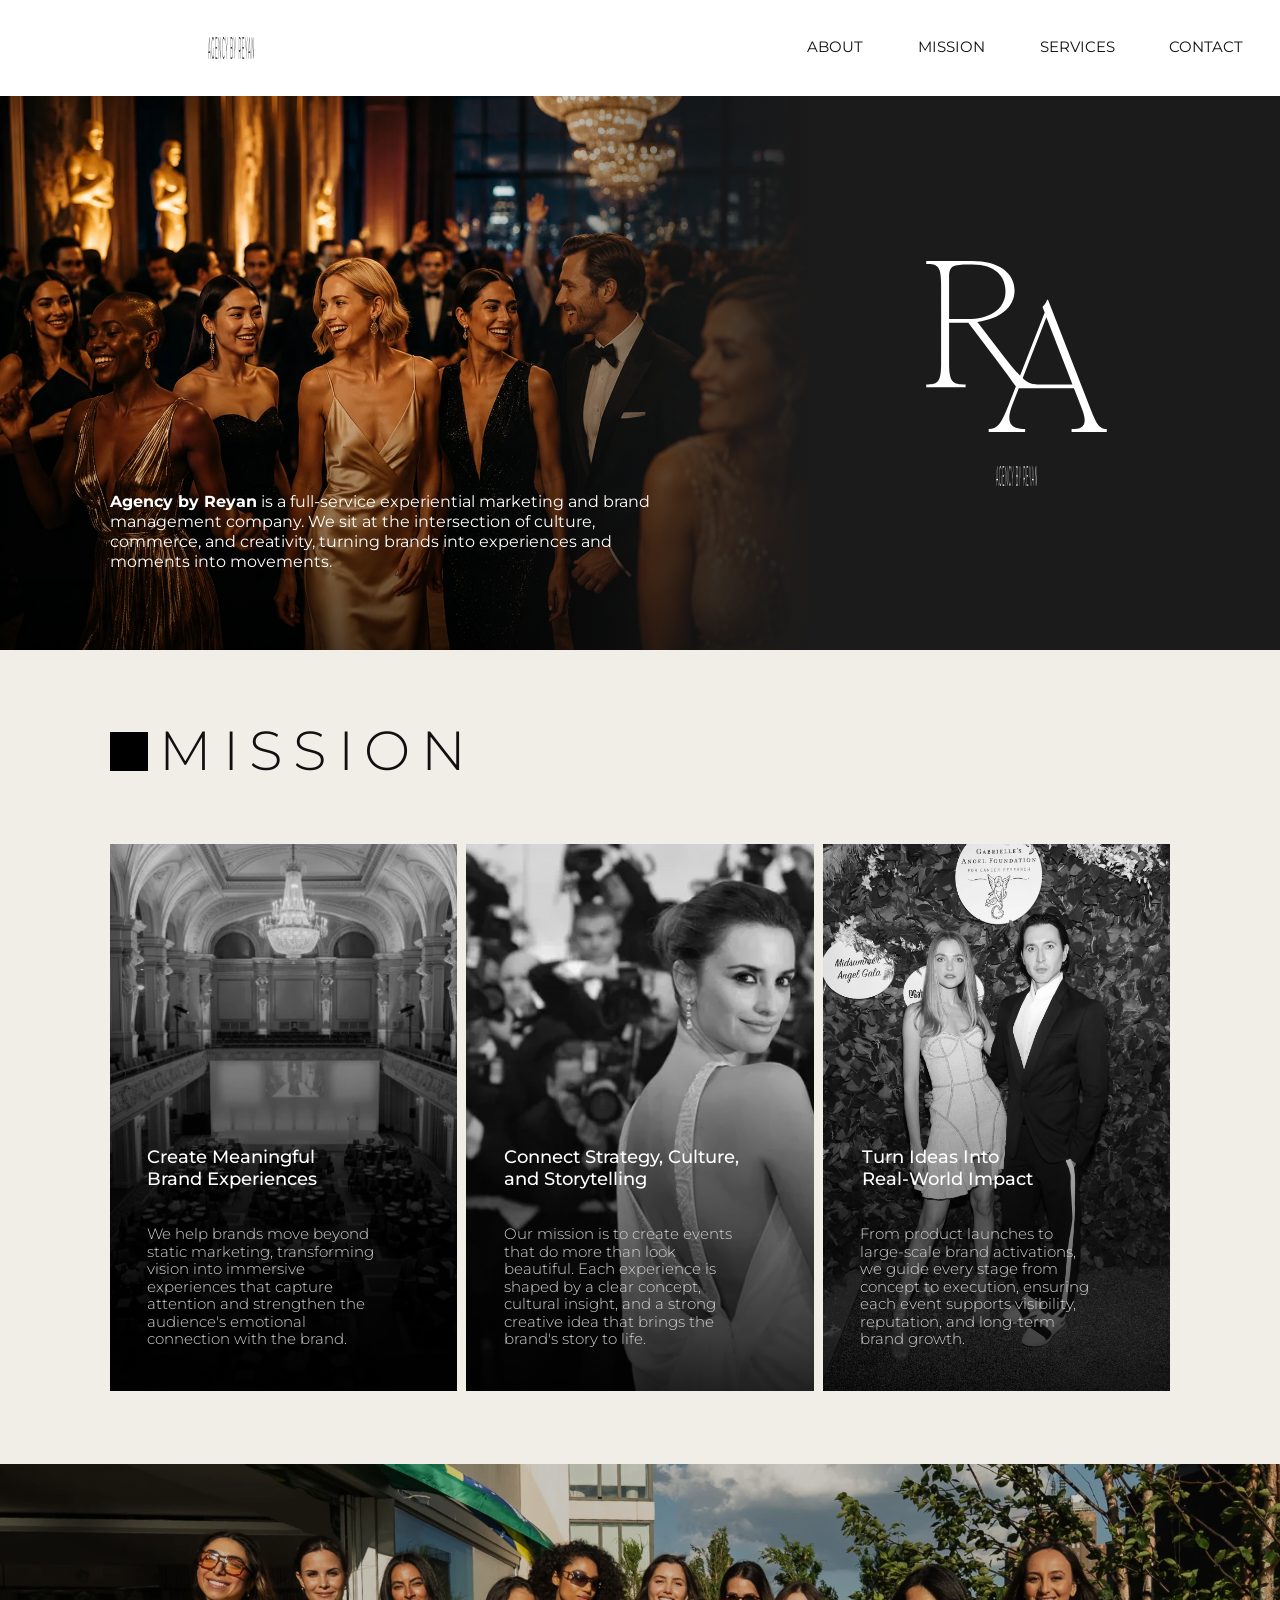
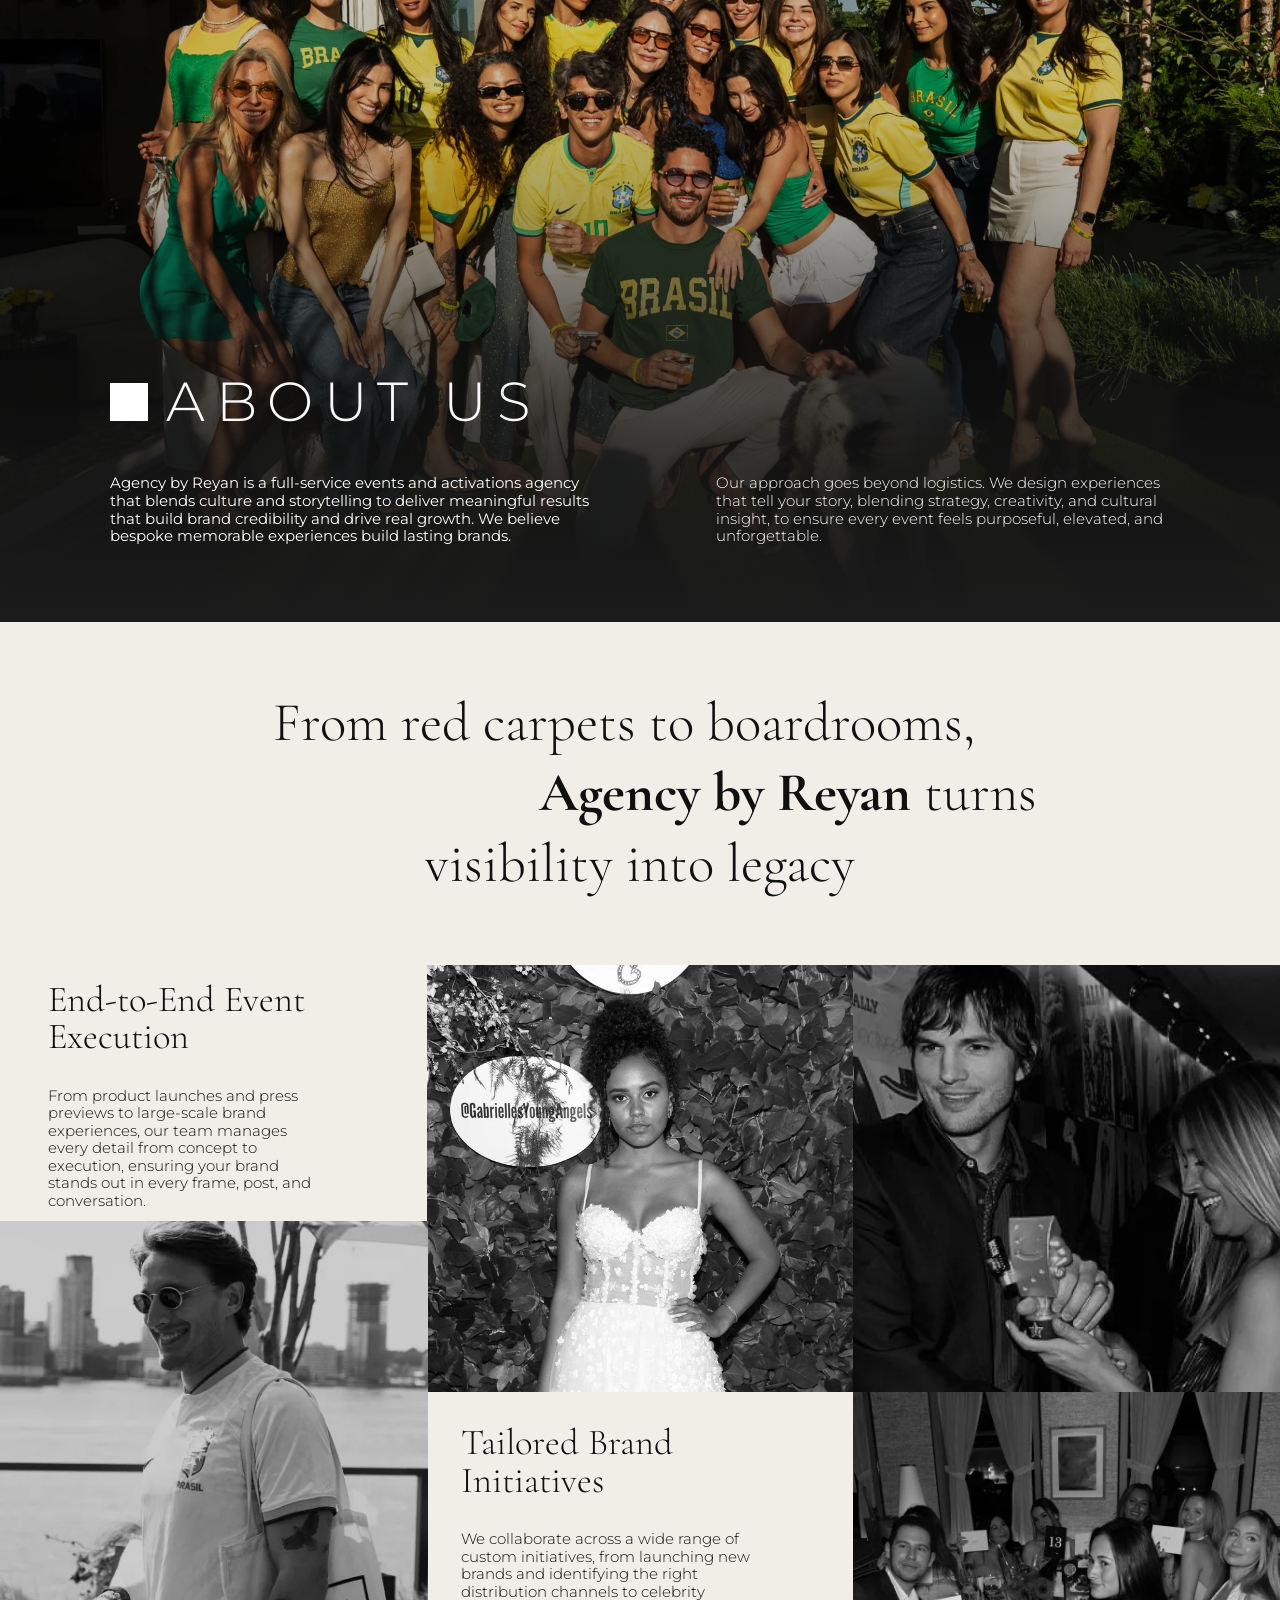
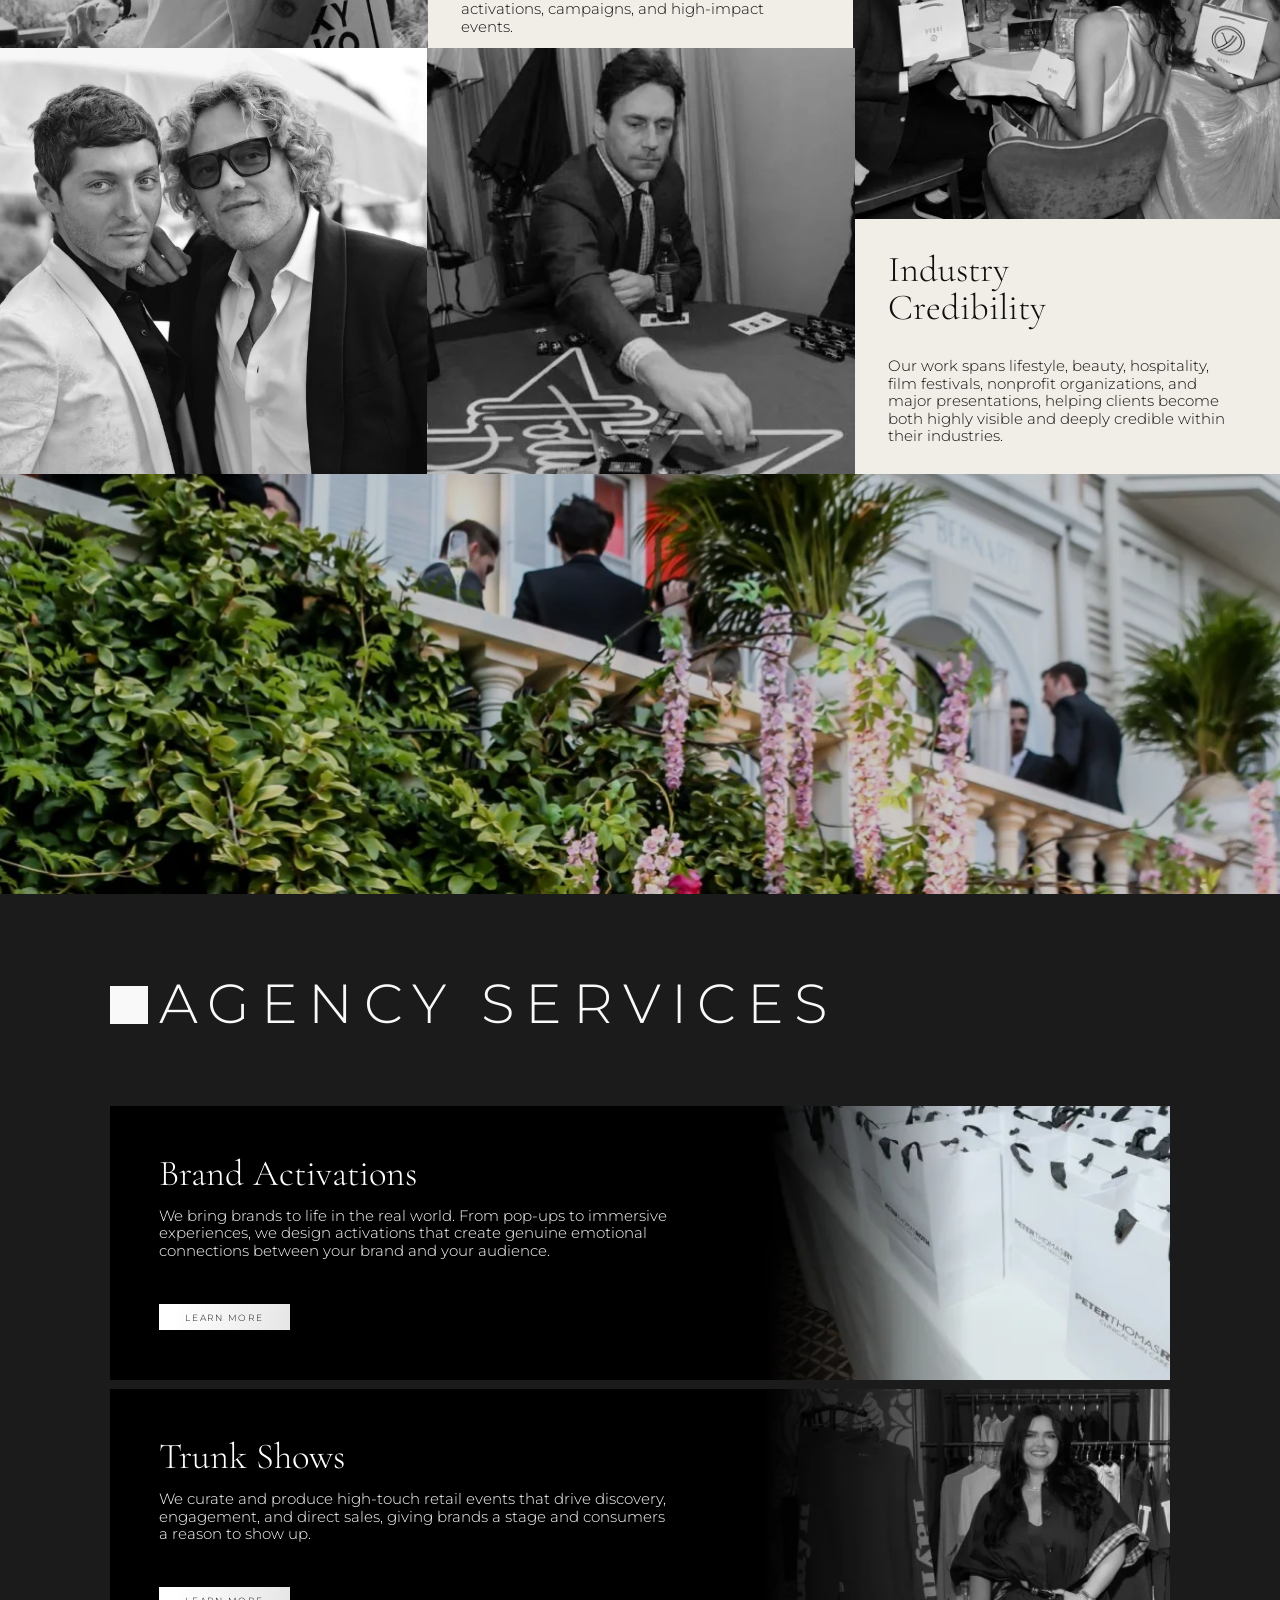
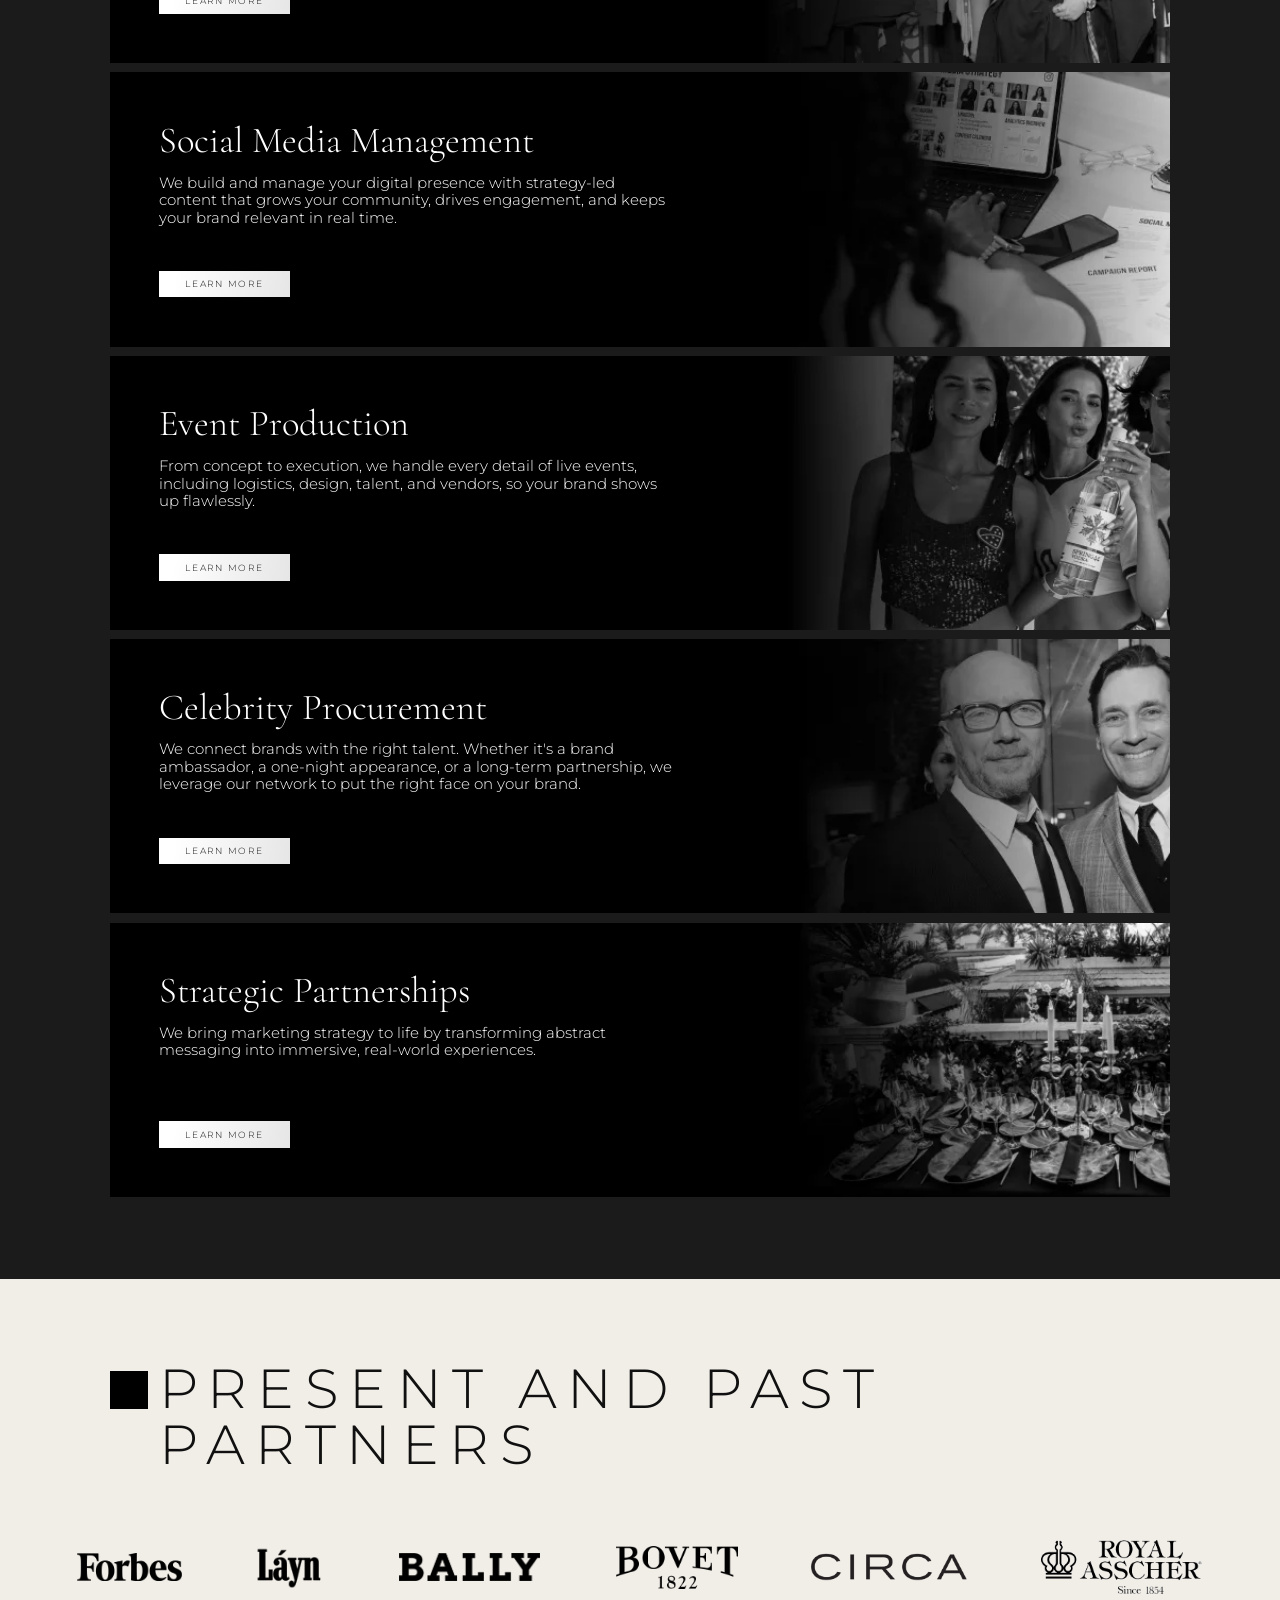
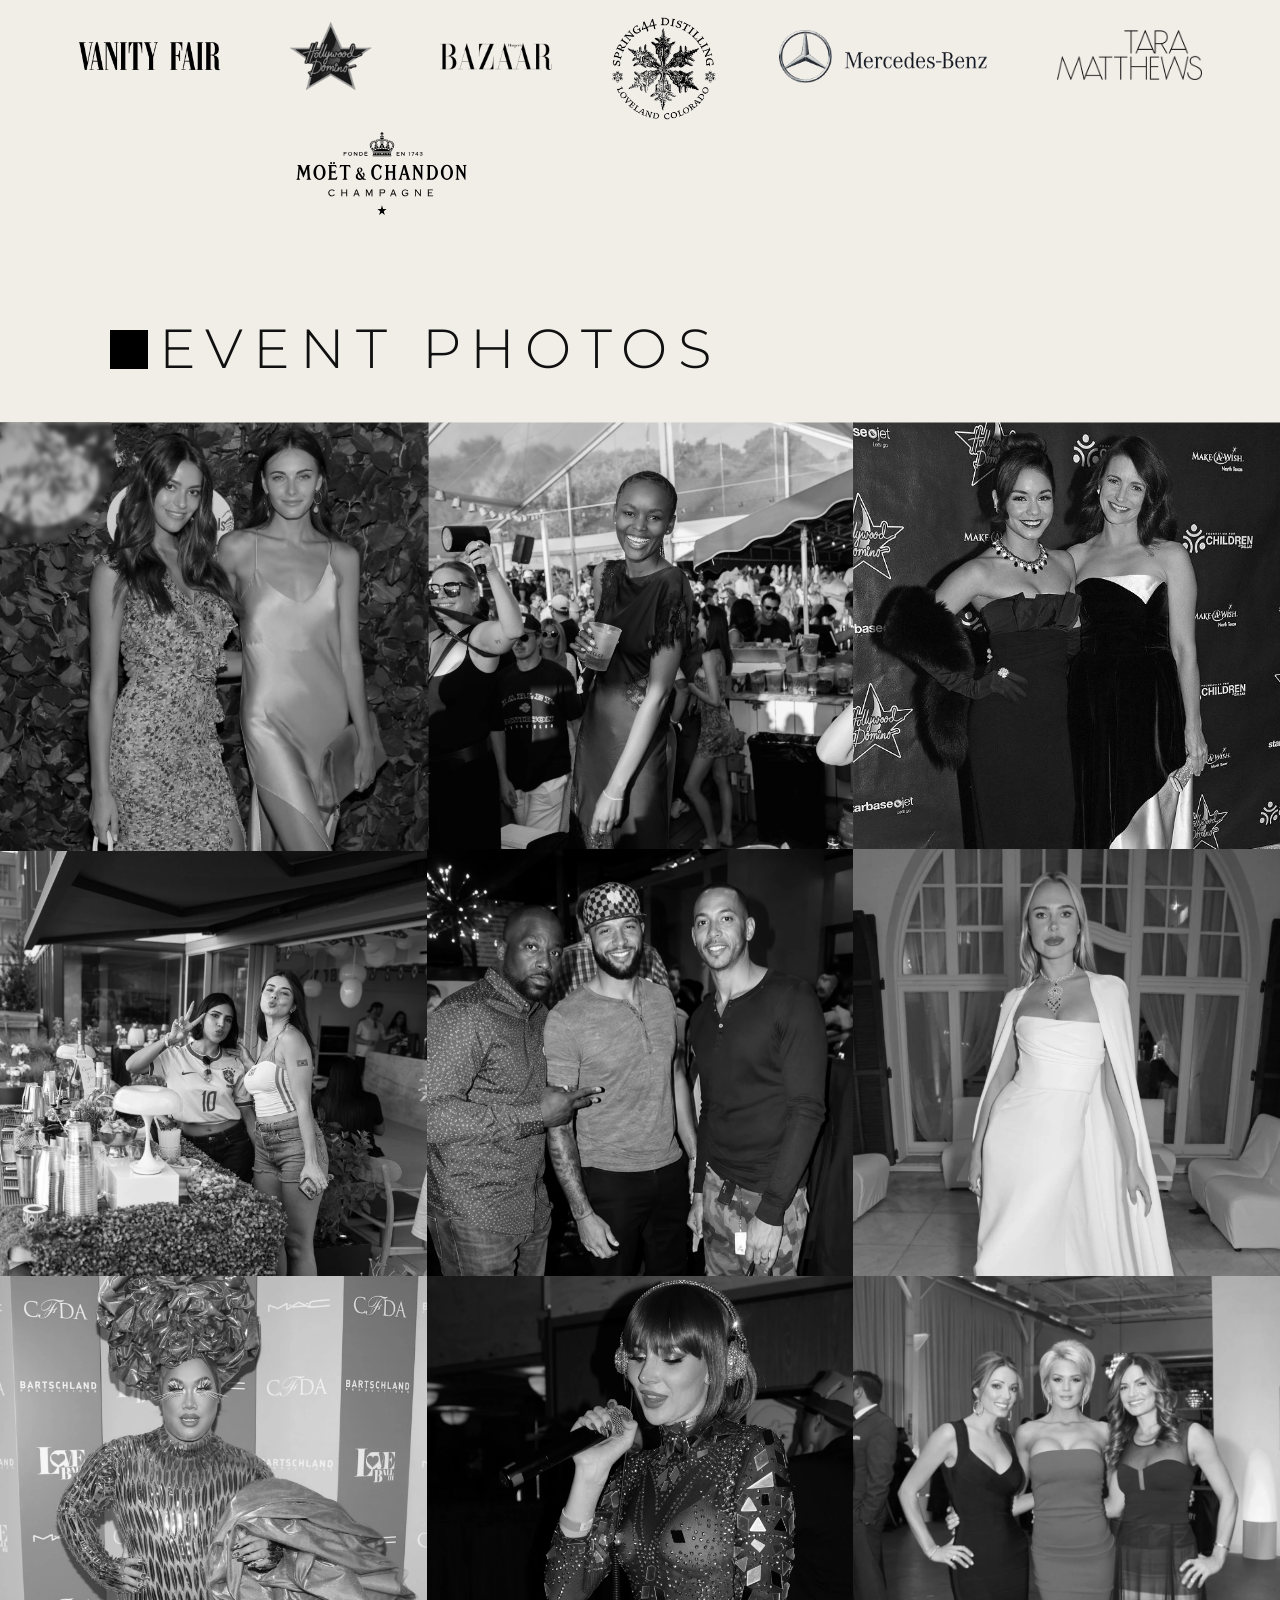
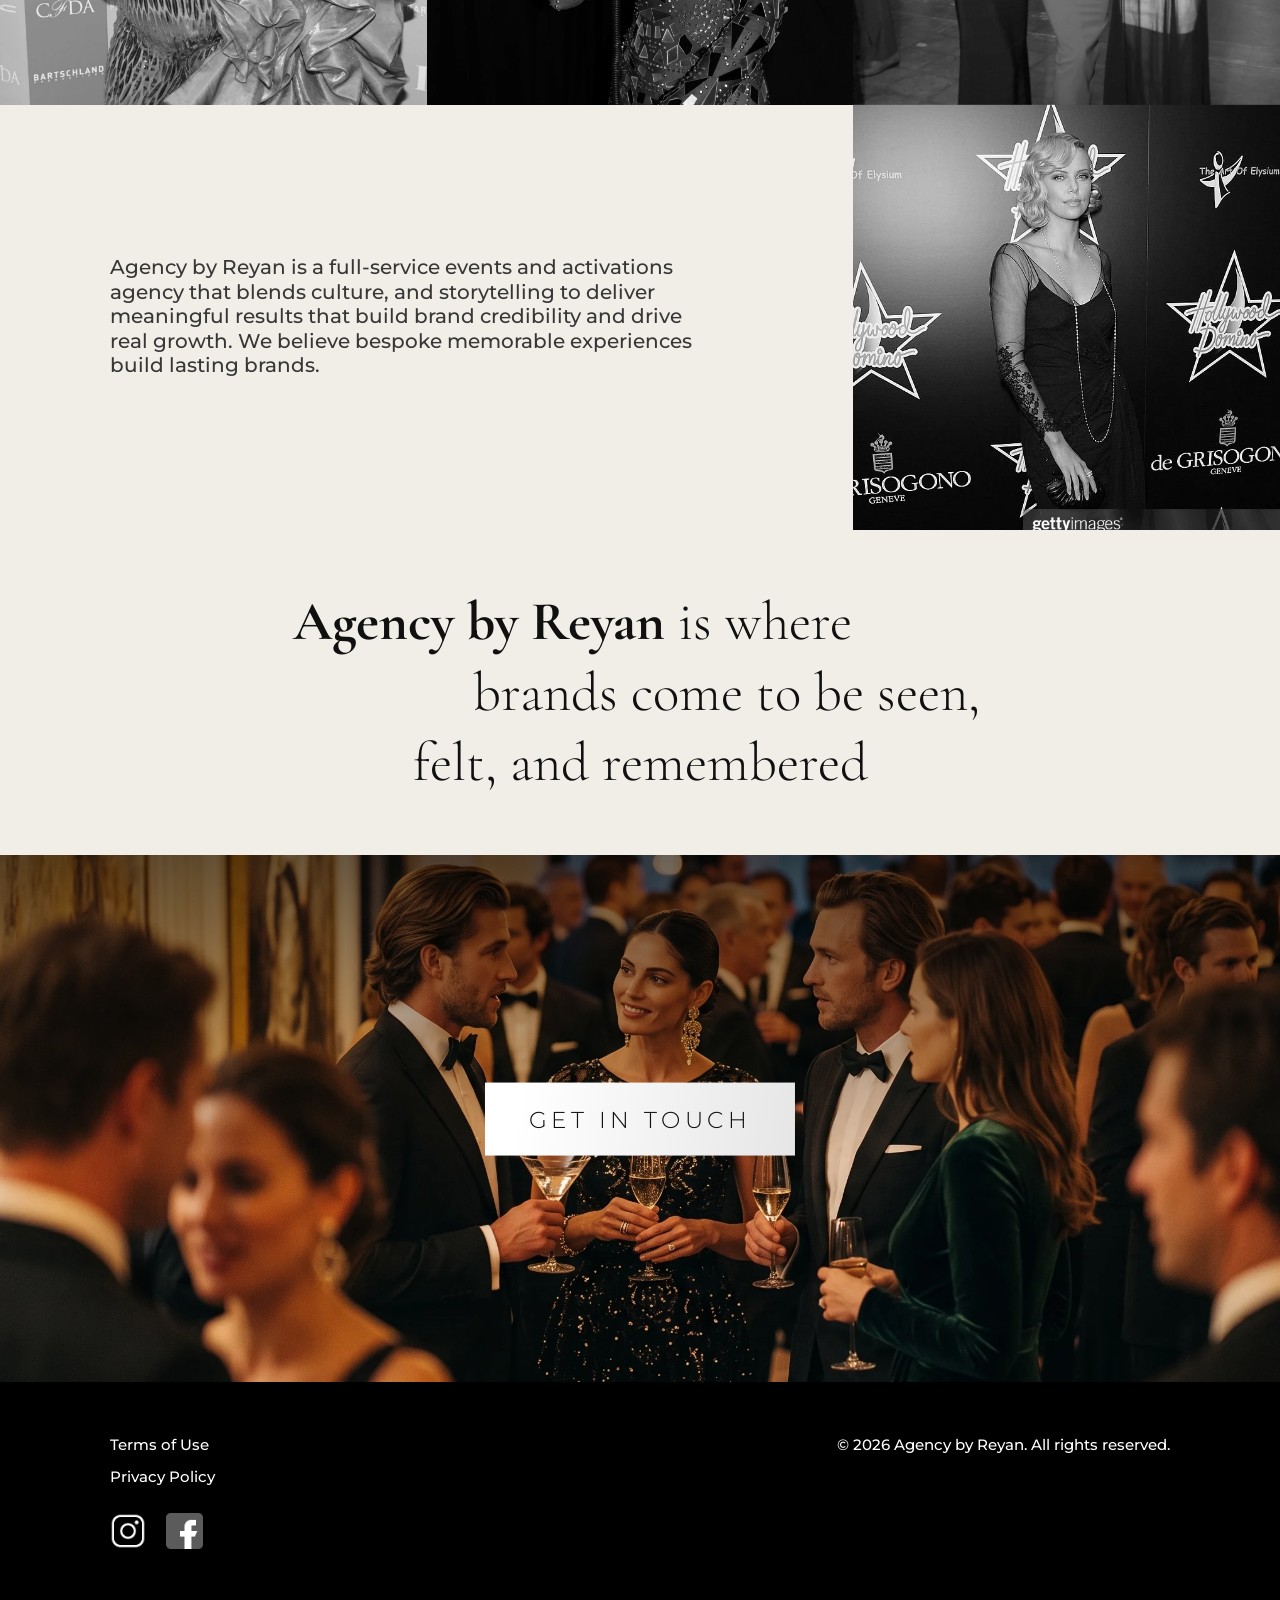
==== commit c283aa6b: "form email" ====
--- a/index.html
+++ b/index.html
@@ -240,7 +240,7 @@
       <button class="dialog-close" type="button" data-close-dialog aria-label="Close contact form">×</button>
       <img class="dialog-logo" src="assets/logo_wordmark_dark.svg" alt="Agency by Reyan" />
       <h2 id="contact-title">Get in touch</h2>
-      <form class="contact-form" id="contact-form" action="https://formsubmit.co/kulikov.ilya@gmail.com" method="POST">
+      <form class="contact-form" id="contact-form" action="https://formsubmit.co/agencybyreyan@gmail.com" method="POST">
         <input type="hidden" name="_subject" value="New Agency by Reyan enquiry" />
         <input type="hidden" name="_template" value="table" />
         <input type="text" name="_honey" tabindex="-1" autocomplete="off" hidden />
--- a/styles.css
+++ b/styles.css
@@ -839,14 +839,15 @@
   left: 50%;
   top: 229px;
   transform: translate(-50%, -50%);
-  height: 88px;
+  height: auto;
   padding: 24px 48px;
   background: linear-gradient(100deg, #ffffff 12%, #e3e3e3 110%);
-  font-size: 40px;
-  letter-spacing: 7.6px;
+  font-size: 25.57px;
+  letter-spacing: 4.8582px;
   font-weight: 300;
   text-transform: uppercase;
-  line-height: 1.2;
+  line-height: normal;
+  white-space: nowrap;
   display: flex;
   align-items: center;
   justify-content: center;
@@ -1755,8 +1756,9 @@
 
   .hero-mark {
     width: 142px;
-    height: auto;
+    height: calc(142px * 188.002 / 197.517);
     aspect-ratio: 197.517 / 188.002;
+    flex: 0 0 auto;
   }
 
   .hero-copy img {
@@ -1765,7 +1767,8 @@
 
   .hero-word {
     width: min(250px, calc(100vw - 64px));
-    height: 18px;
+    height: calc(min(250px, calc(100vw - 64px)) * 22.324 / 382.597);
+    aspect-ratio: 382.597 / 22.324;
     margin-top: 22px;
   }
 
@@ -2498,11 +2501,11 @@
 
   .cta1318-button {
     top: 455px;
-    width: min(302px, calc(100% - 56px));
-    height: 56px;
-    padding: 15px 30px;
-    font-size: 16px;
-    letter-spacing: 0.19em;
+    width: min(307px, calc(100% - 56px));
+    height: auto;
+    padding: 24px 48px;
+    font-size: 25.57px;
+    letter-spacing: 4.8582px;
   }
 
   .footer1323 {
@@ -3417,13 +3420,30 @@
     content: "";
     position: absolute;
     z-index: 2;
-    top: -67px;
-    left: -68px;
-    width: 234px;
-    height: 245px;
+    top: -64px;
+    left: -62px;
+    width: 189px;
+    height: 197px;
     border-radius: 50%;
     pointer-events: none;
-    background: linear-gradient(143deg, rgba(88, 88, 88, 0.6), rgba(88, 88, 88, 0));
+    background: linear-gradient(143deg, rgba(88, 88, 88, 0.48), rgba(88, 88, 88, 0));
+    backdrop-filter: blur(2.27px);
+    -webkit-backdrop-filter: blur(2.27px);
+  }
+}
+
+@media (max-width: 767px) {
+  body .style168-grid::before {
+    content: "";
+    position: absolute;
+    z-index: 2;
+    top: -32px;
+    left: -31px;
+    width: clamp(88px, 25vw, 100px);
+    aspect-ratio: 189 / 197;
+    border-radius: 50%;
+    pointer-events: none;
+    background: linear-gradient(143deg, rgba(88, 88, 88, 0.48), rgba(88, 88, 88, 0));
     backdrop-filter: blur(2.27px);
     -webkit-backdrop-filter: blur(2.27px);
   }
@@ -3449,8 +3469,15 @@
   }
 
   body .cta1318-button {
-    top: 229px;
-    transform: translateX(-50%);
+    top: 50%;
+    transform: translate(-50%, -50%);
+    height: auto;
+    padding: 24px 48px;
+    font-size: 25.57px;
+    font-weight: 300;
+    line-height: normal;
+    letter-spacing: 4.8582px;
+    white-space: nowrap;
   }
 
   body .cta1318-bg > img:nth-child(2) {
@@ -3691,6 +3718,7 @@
   }
 
   body .style168-grid {
+    position: relative;
     display: grid;
     grid-template-columns: repeat(2, minmax(0, 1fr));
     grid-auto-flow: row;
@@ -3739,3 +3767,138 @@
     min-width: calc(50vw + 2px);
   }
 }
+
+/* Keep mobile section headings aligned with their centered 342px content cards. */
+@media (max-width: 767px) {
+  body .mission .section-title,
+  body .services .section-title {
+    width: min(100%, 342px);
+    margin-right: auto;
+    margin-left: auto;
+  }
+}
+
+@media (max-width: 520px) {
+  body .about .section-title {
+    left: max(16px, calc((100% - 342px) / 2));
+  }
+
+  body .about-grid > .about-copy {
+    right: max(16px, calc((100% - 342px) / 2));
+    left: max(16px, calc((100% - 342px) / 2));
+    width: auto;
+  }
+}
+
+/* Unified warm background for light page sections. */
+body,
+.site,
+body .mission,
+body .mission::before,
+.node212,
+.node216,
+body .bento131,
+body .bento-card,
+.logos220,
+.style168 {
+  background-color: #f1ede7;
+}
+
+/* Match the mobile quote-band spacing from Figma node 31:5472. */
+@media (max-width: 767px) {
+  body .node216 {
+    height: auto;
+    padding: 9.95025vw 7.46269vw;
+    gap: 0;
+    font-size: 9.95025vw;
+    line-height: 1.02;
+  }
+
+  body .node216 p,
+  body .node216 p:nth-child(1),
+  body .node216 p:nth-child(2),
+  body .node216 p:nth-child(3) {
+    margin: 0;
+  }
+
+  body .node216 p:nth-child(1) {
+    width: 81.59204vw;
+    max-width: 100%;
+    align-self: flex-start;
+  }
+
+  body .node216 p:nth-child(2) {
+    width: 61.44279vw;
+    max-width: 100%;
+    align-self: flex-end;
+  }
+
+  body .node216 p:nth-child(3) {
+    width: 65.9204vw;
+    max-width: 100%;
+    align-self: flex-start;
+  }
+
+  body .node212 {
+    height: auto;
+    padding: 9.95025vw 7.46269vw;
+    gap: 0;
+    font-size: 9.95025vw;
+    line-height: 1.02;
+  }
+
+  body .node212 p,
+  body .node212 p:nth-child(1),
+  body .node212 p:nth-child(2),
+  body .node212 p:nth-child(3) {
+    margin: 0;
+  }
+
+  body .node212 p:nth-child(1) {
+    width: 75.87065vw;
+    max-width: 100%;
+    align-self: flex-start;
+    text-align: left;
+  }
+
+  body .node212 p:nth-child(2) {
+    width: 82.58706vw;
+    max-width: 100%;
+    align-self: flex-end;
+    text-align: right;
+  }
+
+  body .node212 p:nth-child(3) {
+    width: 80.0995vw;
+    max-width: 100%;
+    margin-top: 2.23881vw;
+    align-self: flex-start;
+    text-align: left;
+  }
+
+  body .node212 p:nth-child(3) span:last-child {
+    margin-top: 0.74627vw;
+    text-align: right;
+  }
+}
+
+/* Keep mobile CTA controls proportional on narrow viewports. */
+@media (max-width: 767px) {
+  body .cta1318-button {
+    width: min(76.36816vw, 307px);
+    padding: min(5.97015vw, 24px) min(11.9403vw, 48px);
+    font-size: min(6.3607vw, 25.57px);
+    letter-spacing: min(1.20851vw, 4.8582px);
+  }
+
+  body .service-link {
+    width: 143.05px;
+    min-width: 0;
+    height: 28.46px;
+    padding: 6.23px 15.52px;
+    font-size: 12.937px;
+    line-height: normal;
+    letter-spacing: 2.4581px;
+    white-space: nowrap;
+  }
+}
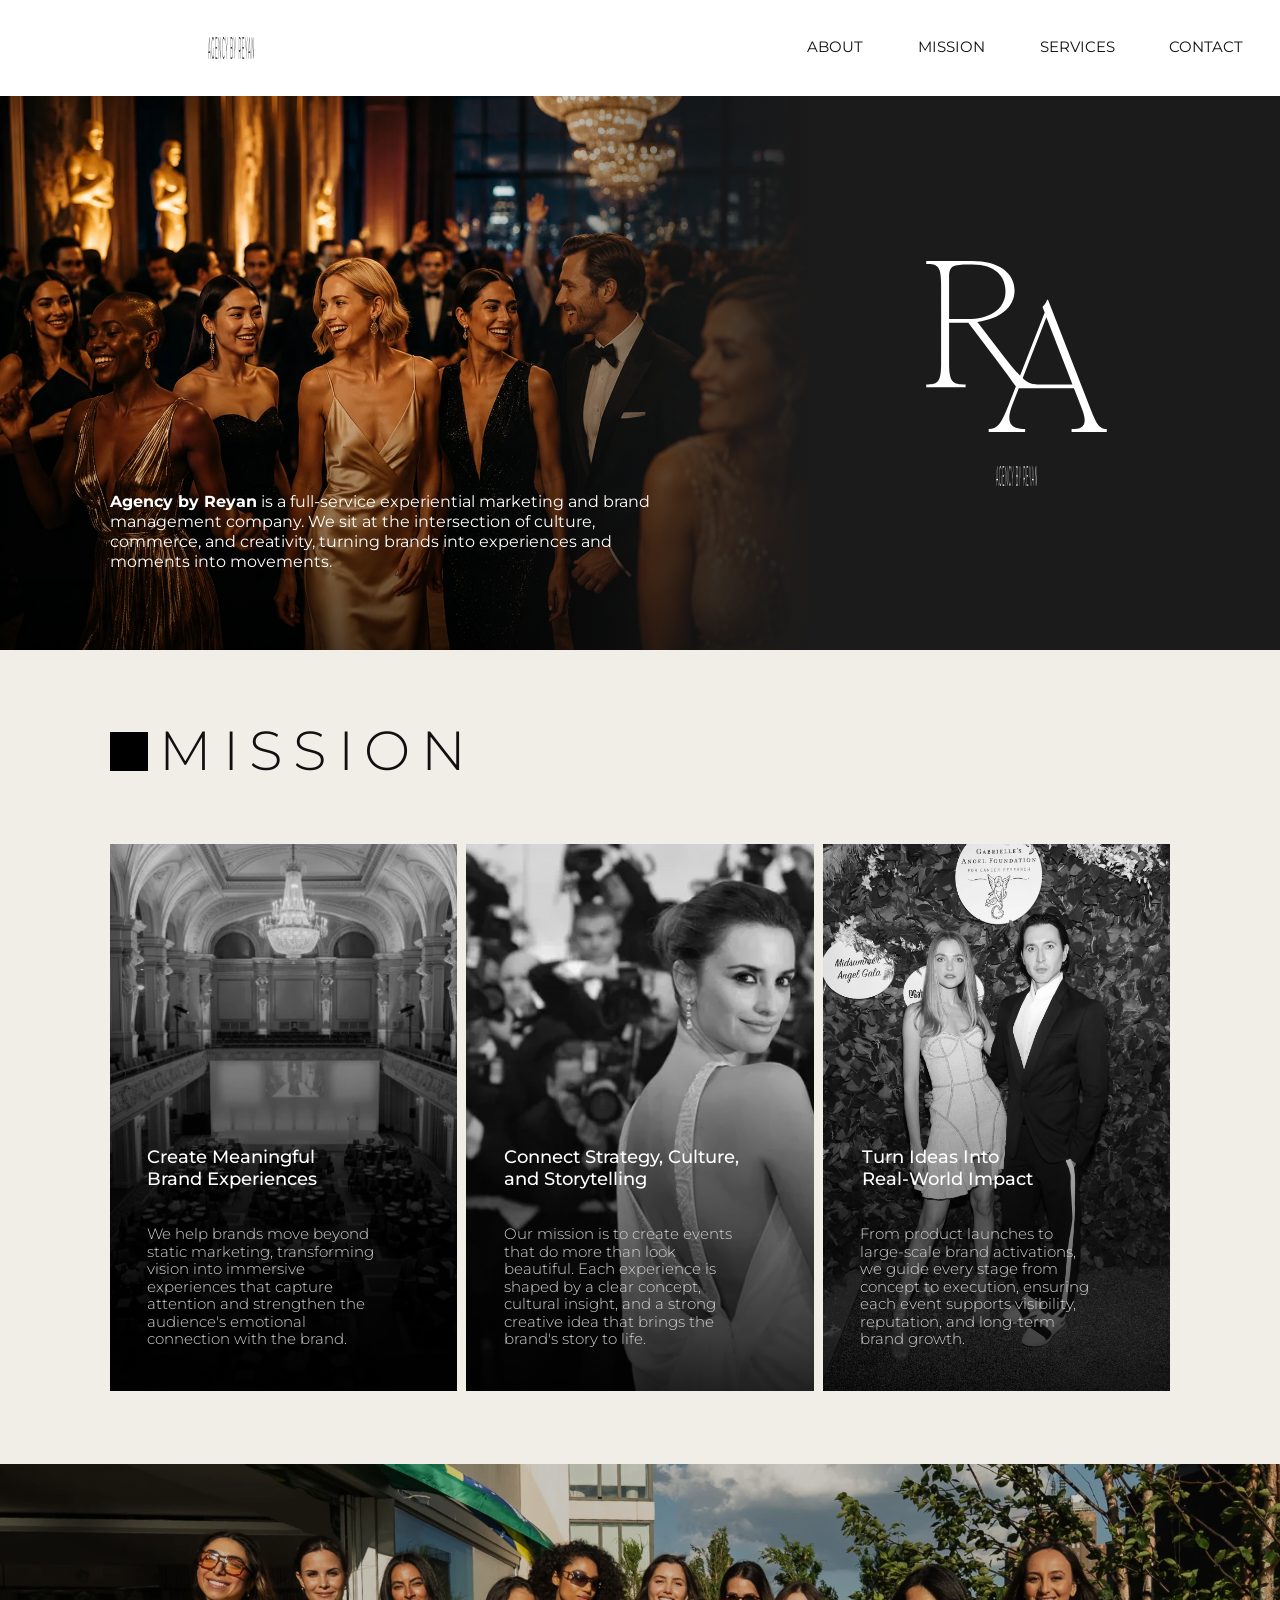
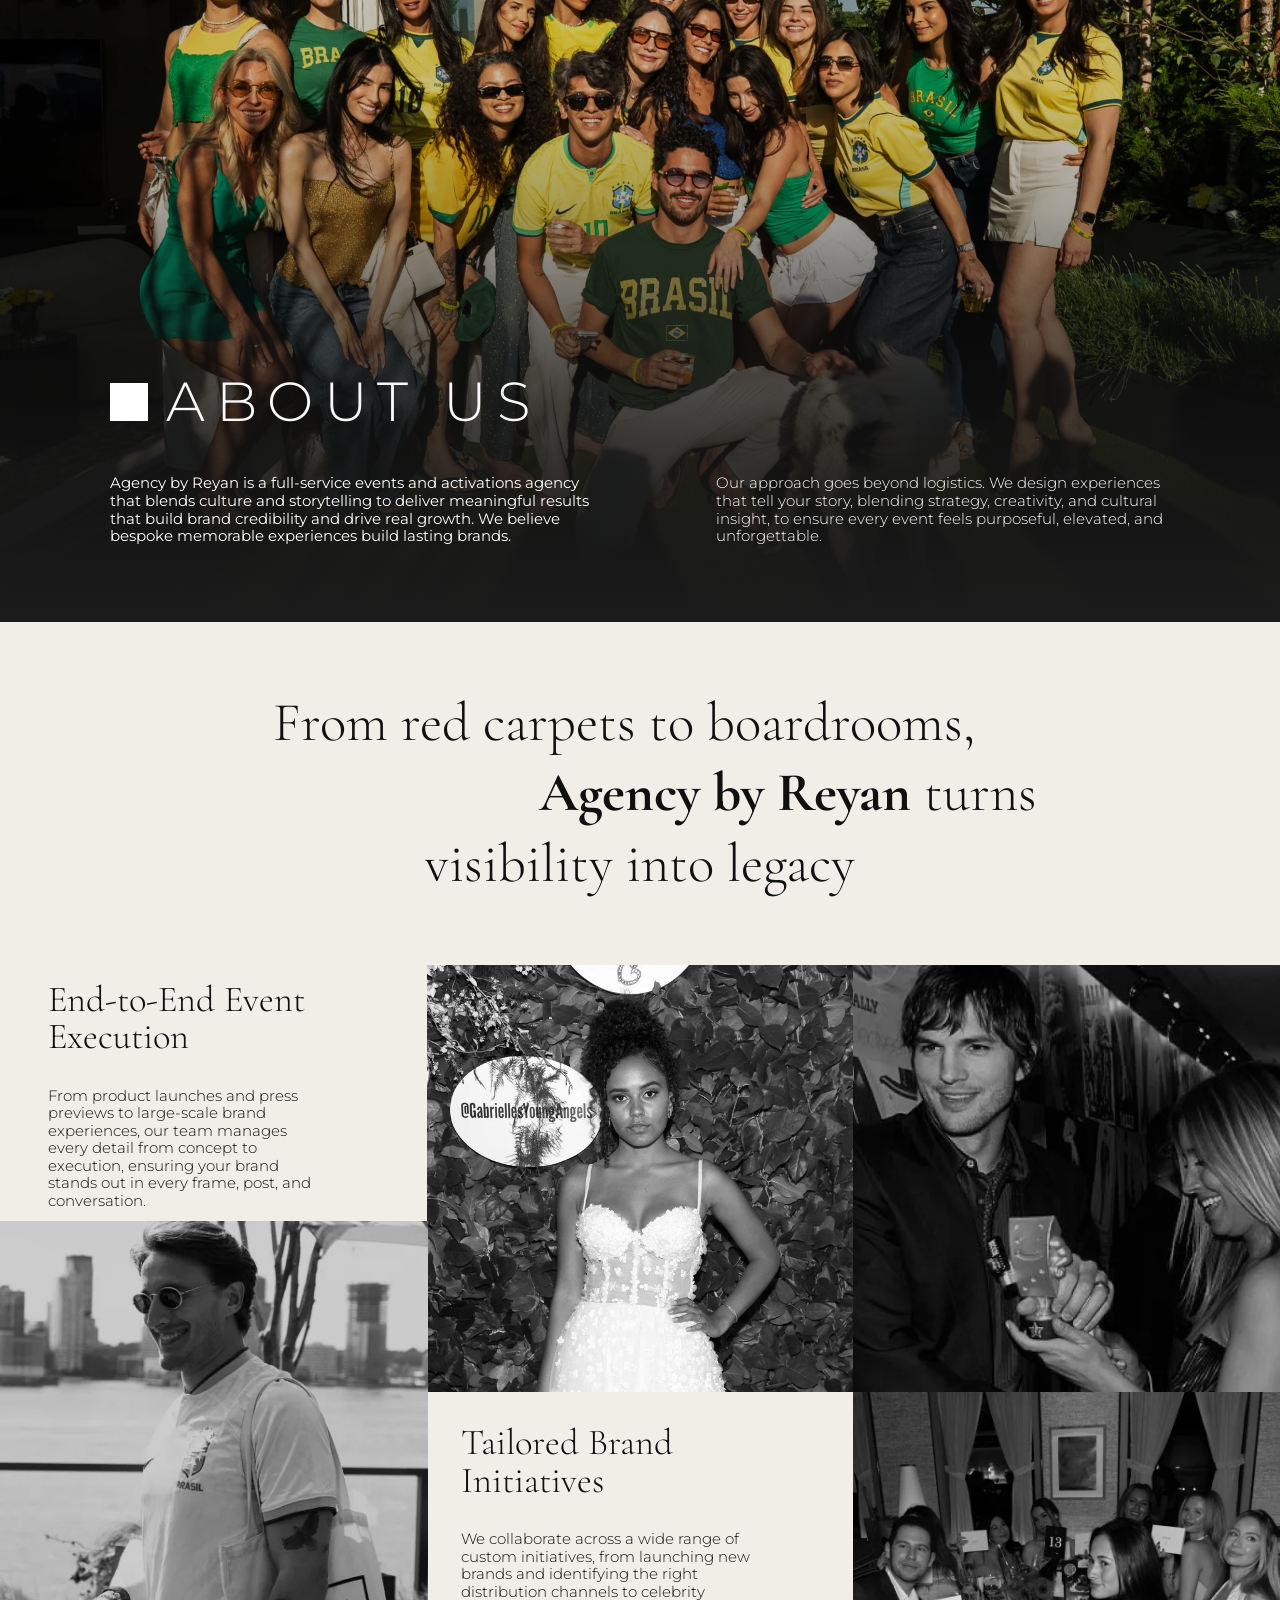
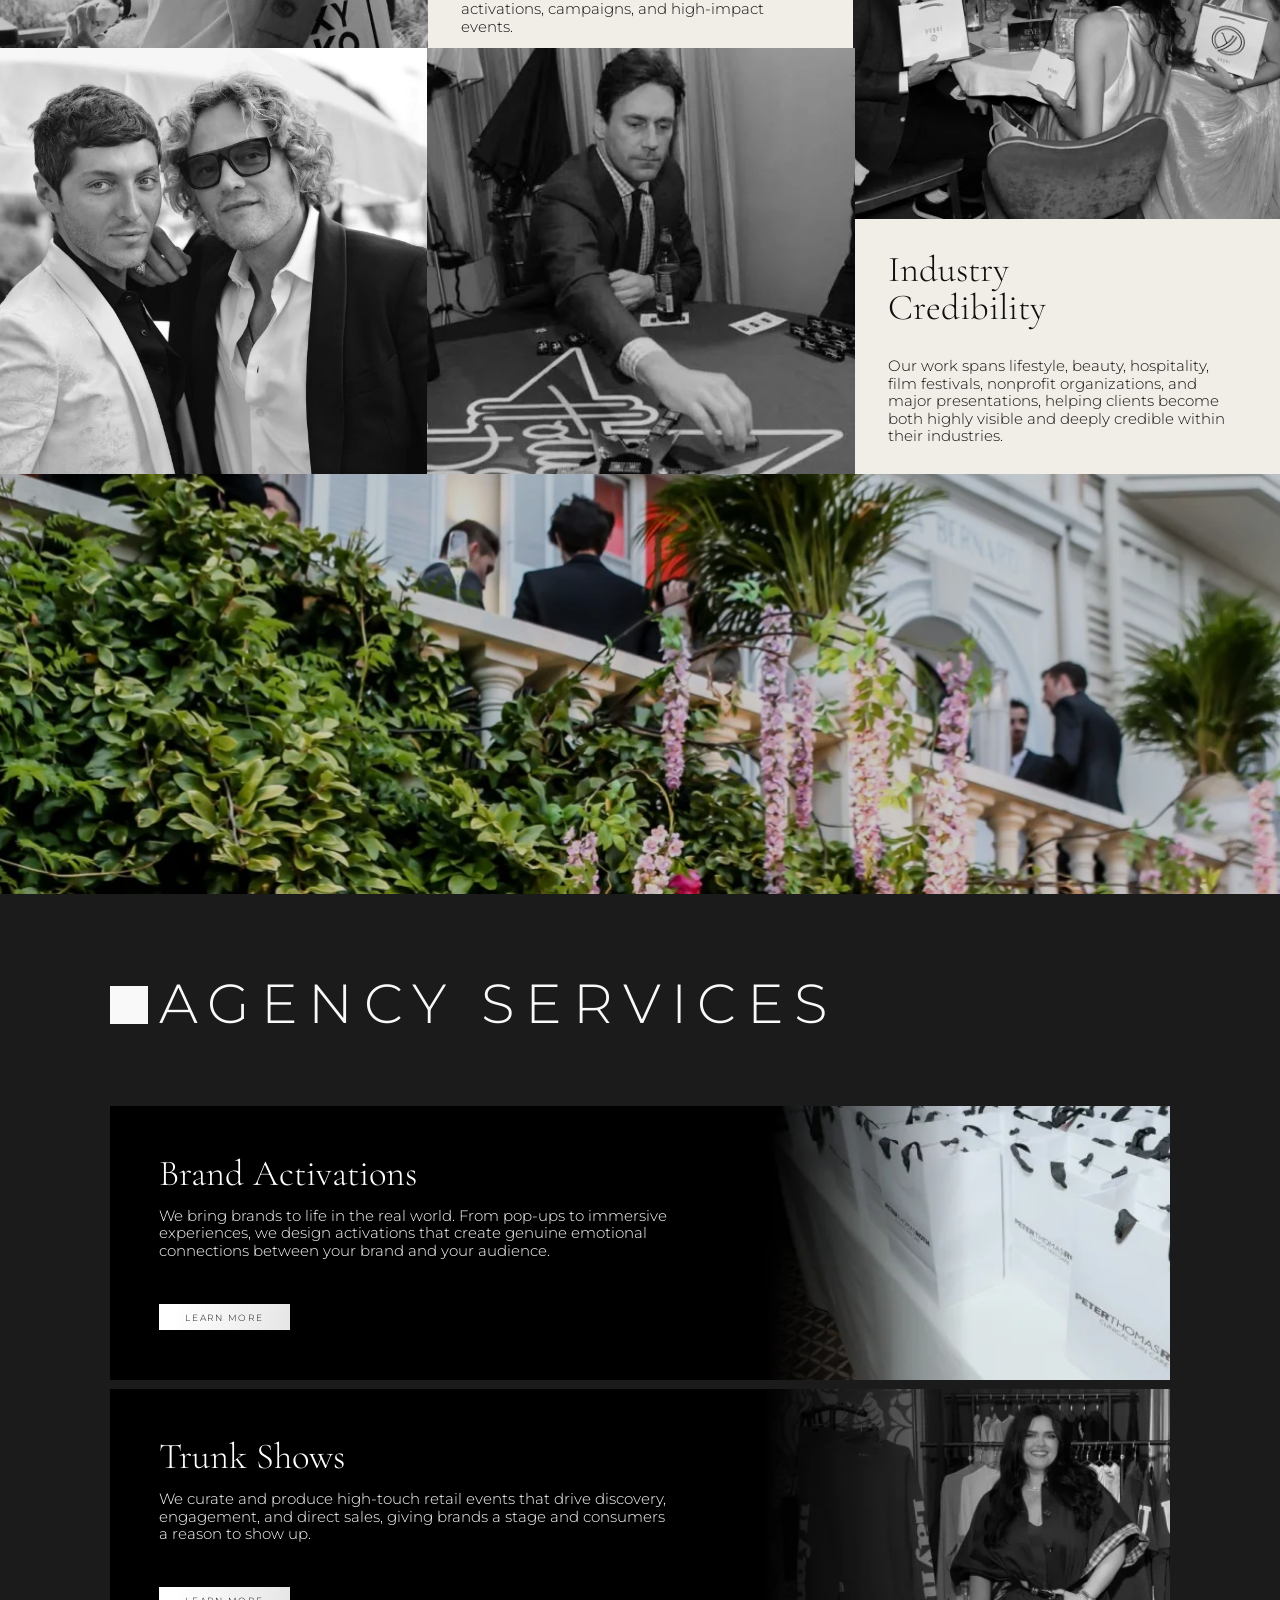
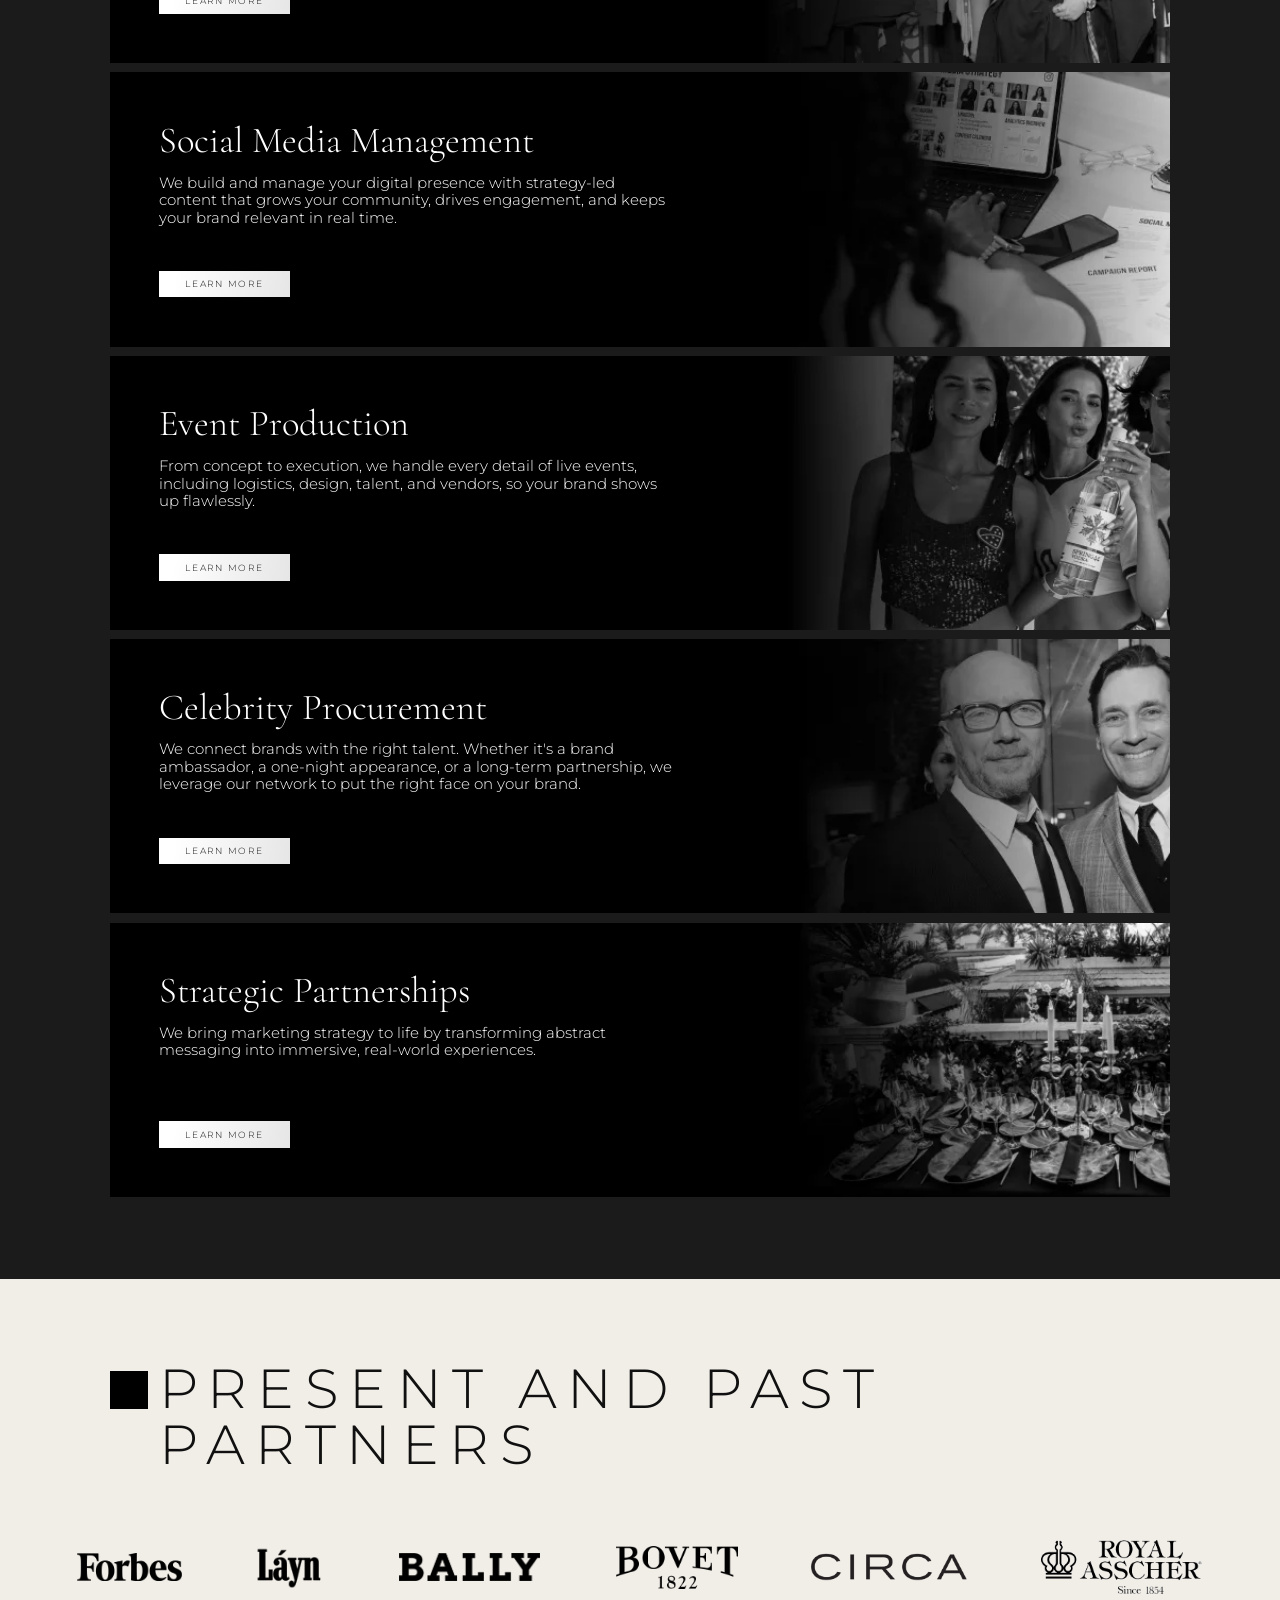
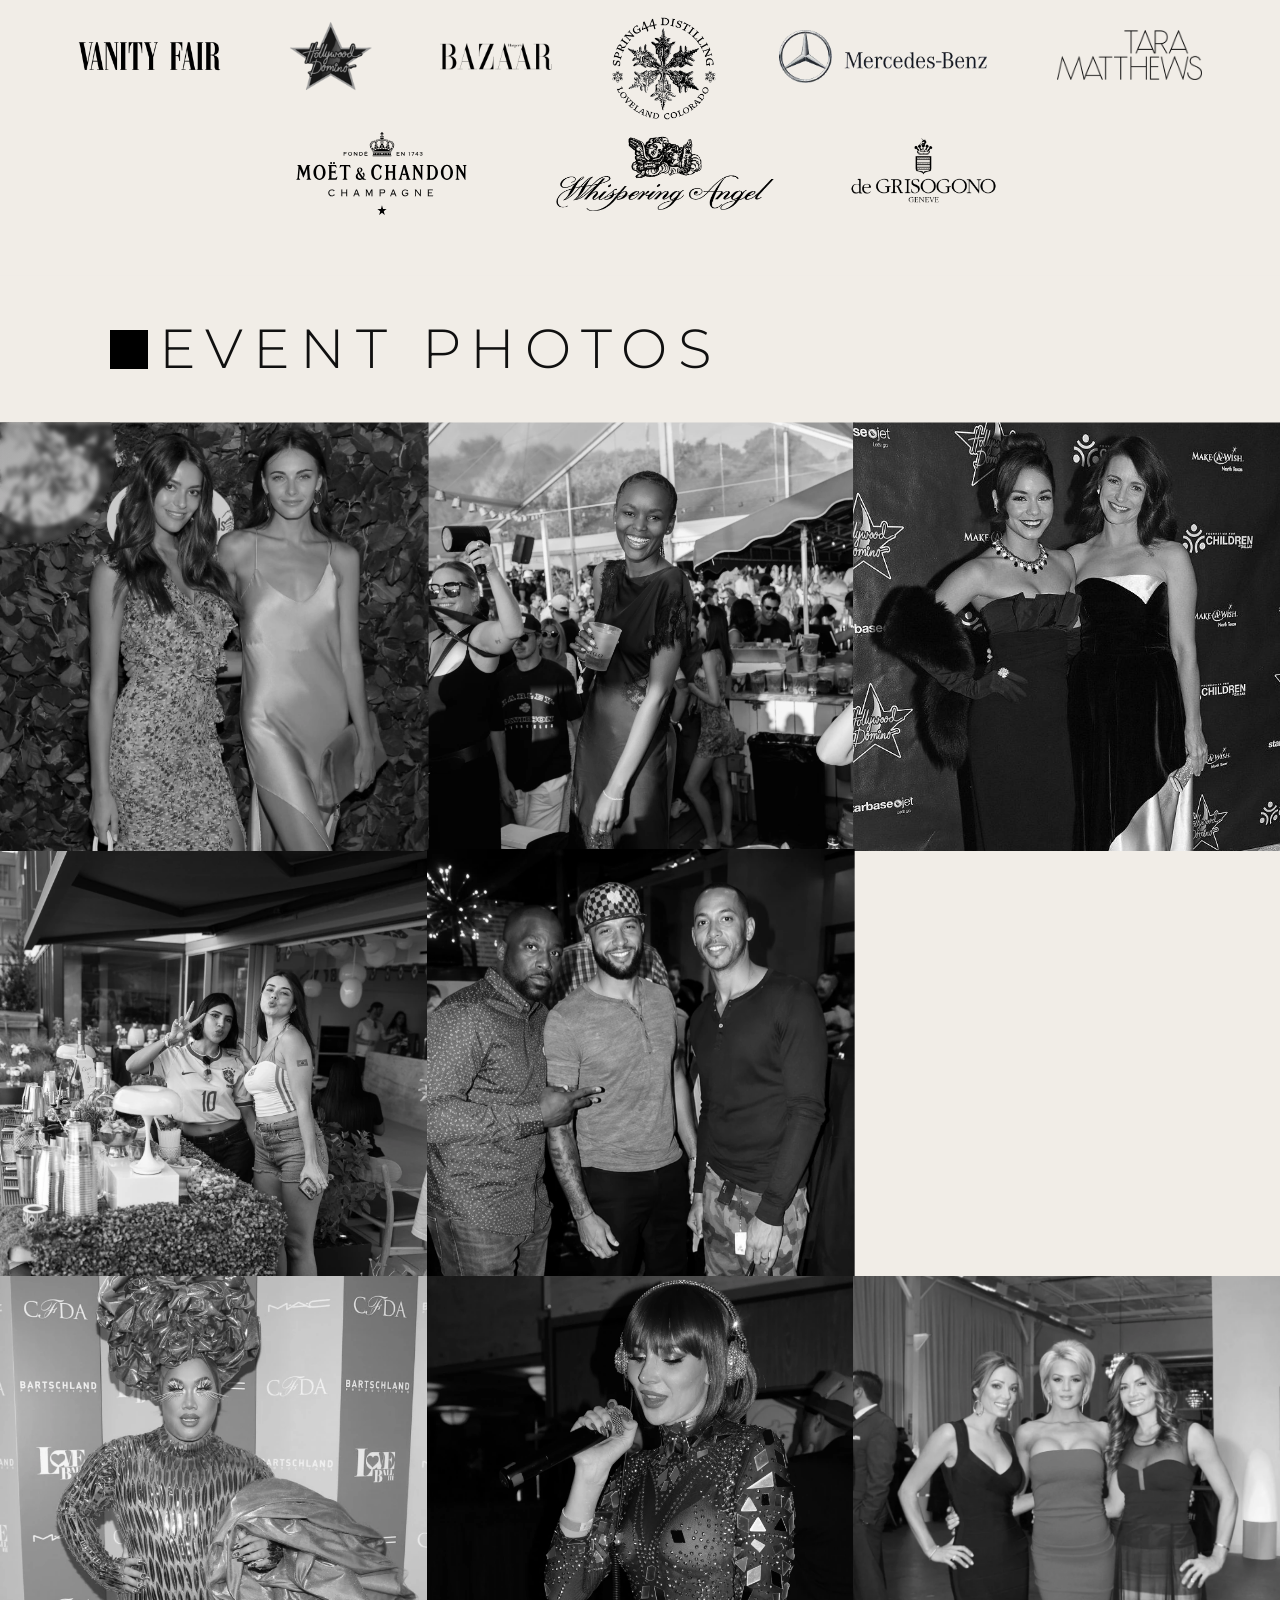
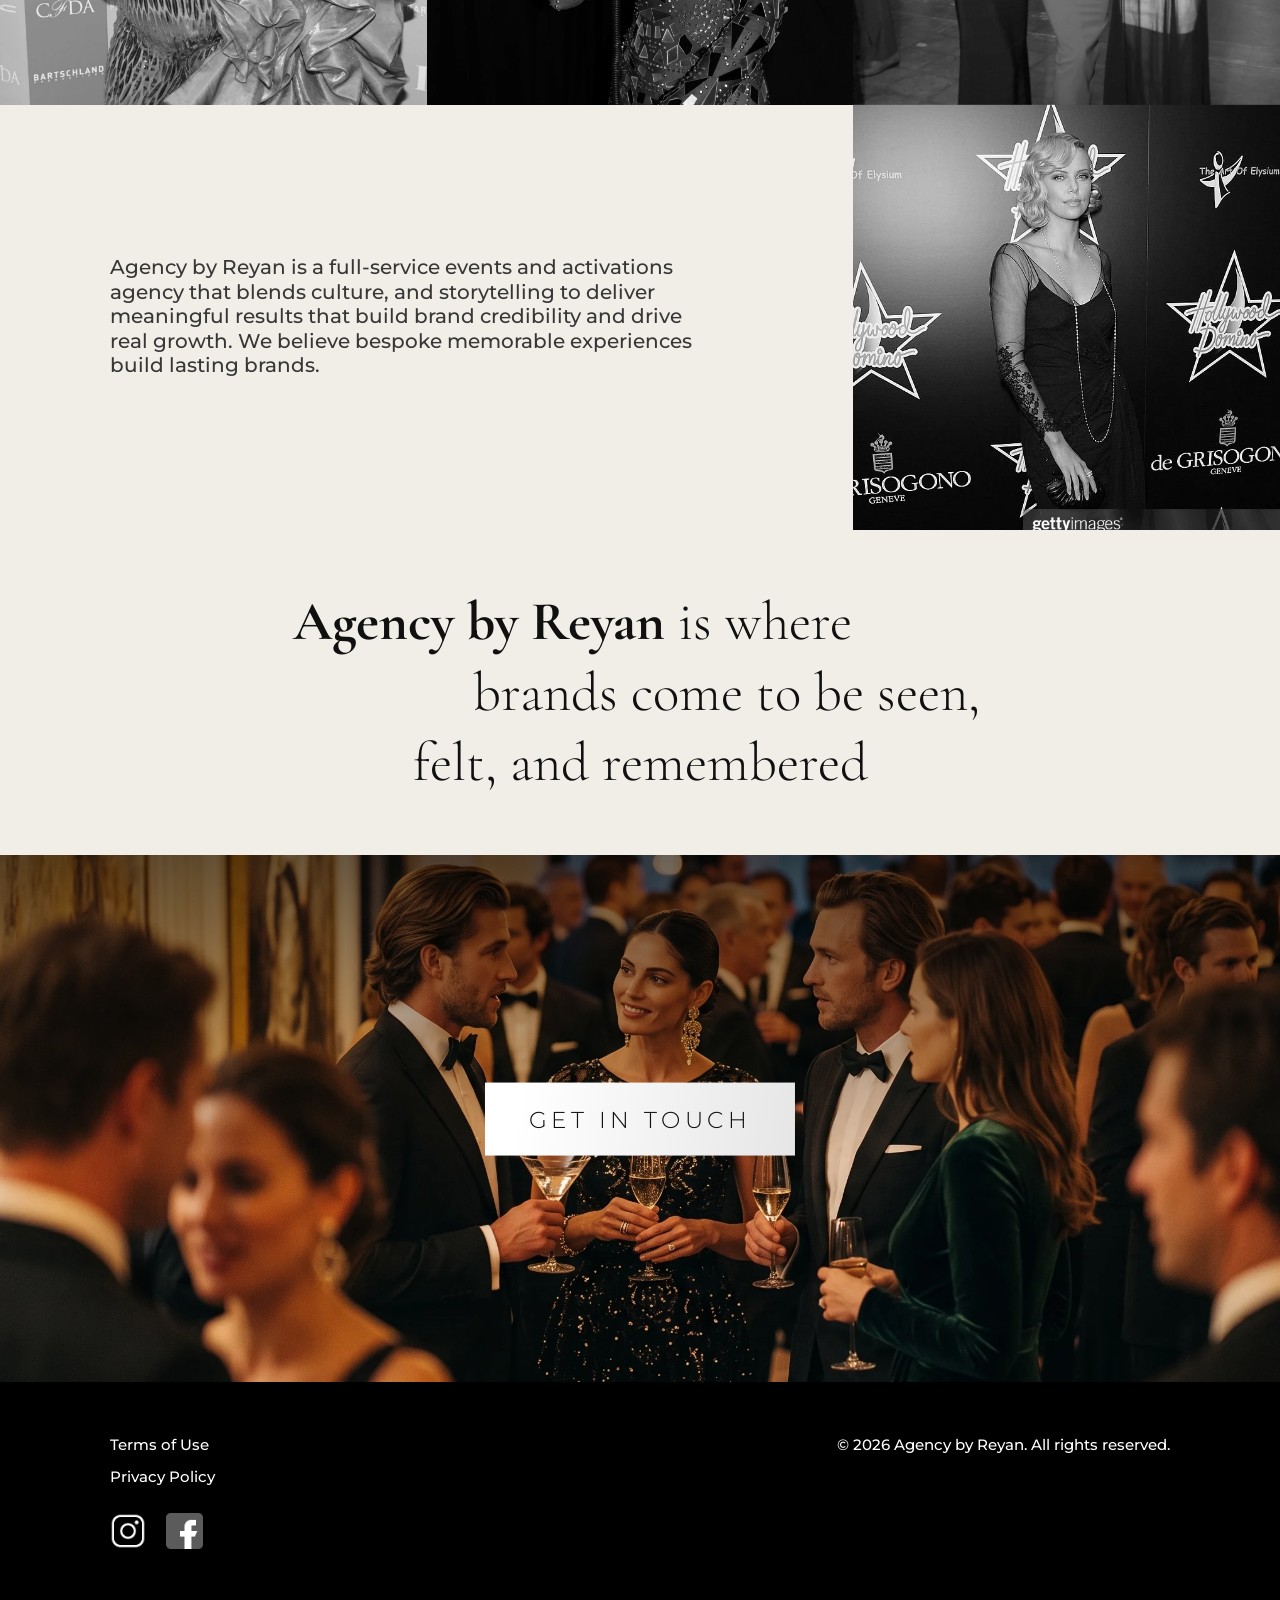
==== commit 78ce6f28: "test" ====
--- a/index.html
+++ b/index.html
@@ -87,7 +87,7 @@
       <div class="about-grid">
         <div class="about-copy">
           <p class="about-p1">Agency by Reyan is a full-service events and activations agency that blends culture and storytelling to deliver meaningful results that build brand credibility and drive real growth. We believe bespoke memorable experiences build lasting brands.</p>
-          <p class="about-p2">Our approach goes beyond logistics. We design experiences that tell your story, blending strategy, creativity, and cultural insight, to ensure every event feels purposeful, elevated, and unforgettable.</p>
+          <p class="about-p2">Our approach goes beyond logistics. We design experiences that tell your story, blending strategy, creativity, and cultural insight, to ensure every event feels purposeful, elevated, and unforgettable. </p>
         </div>
         <div class="about-photo-frame">
           <img src="assets/about_figma.webp" alt="Guests at an Agency by Reyan event" loading="lazy" decoding="async" />
